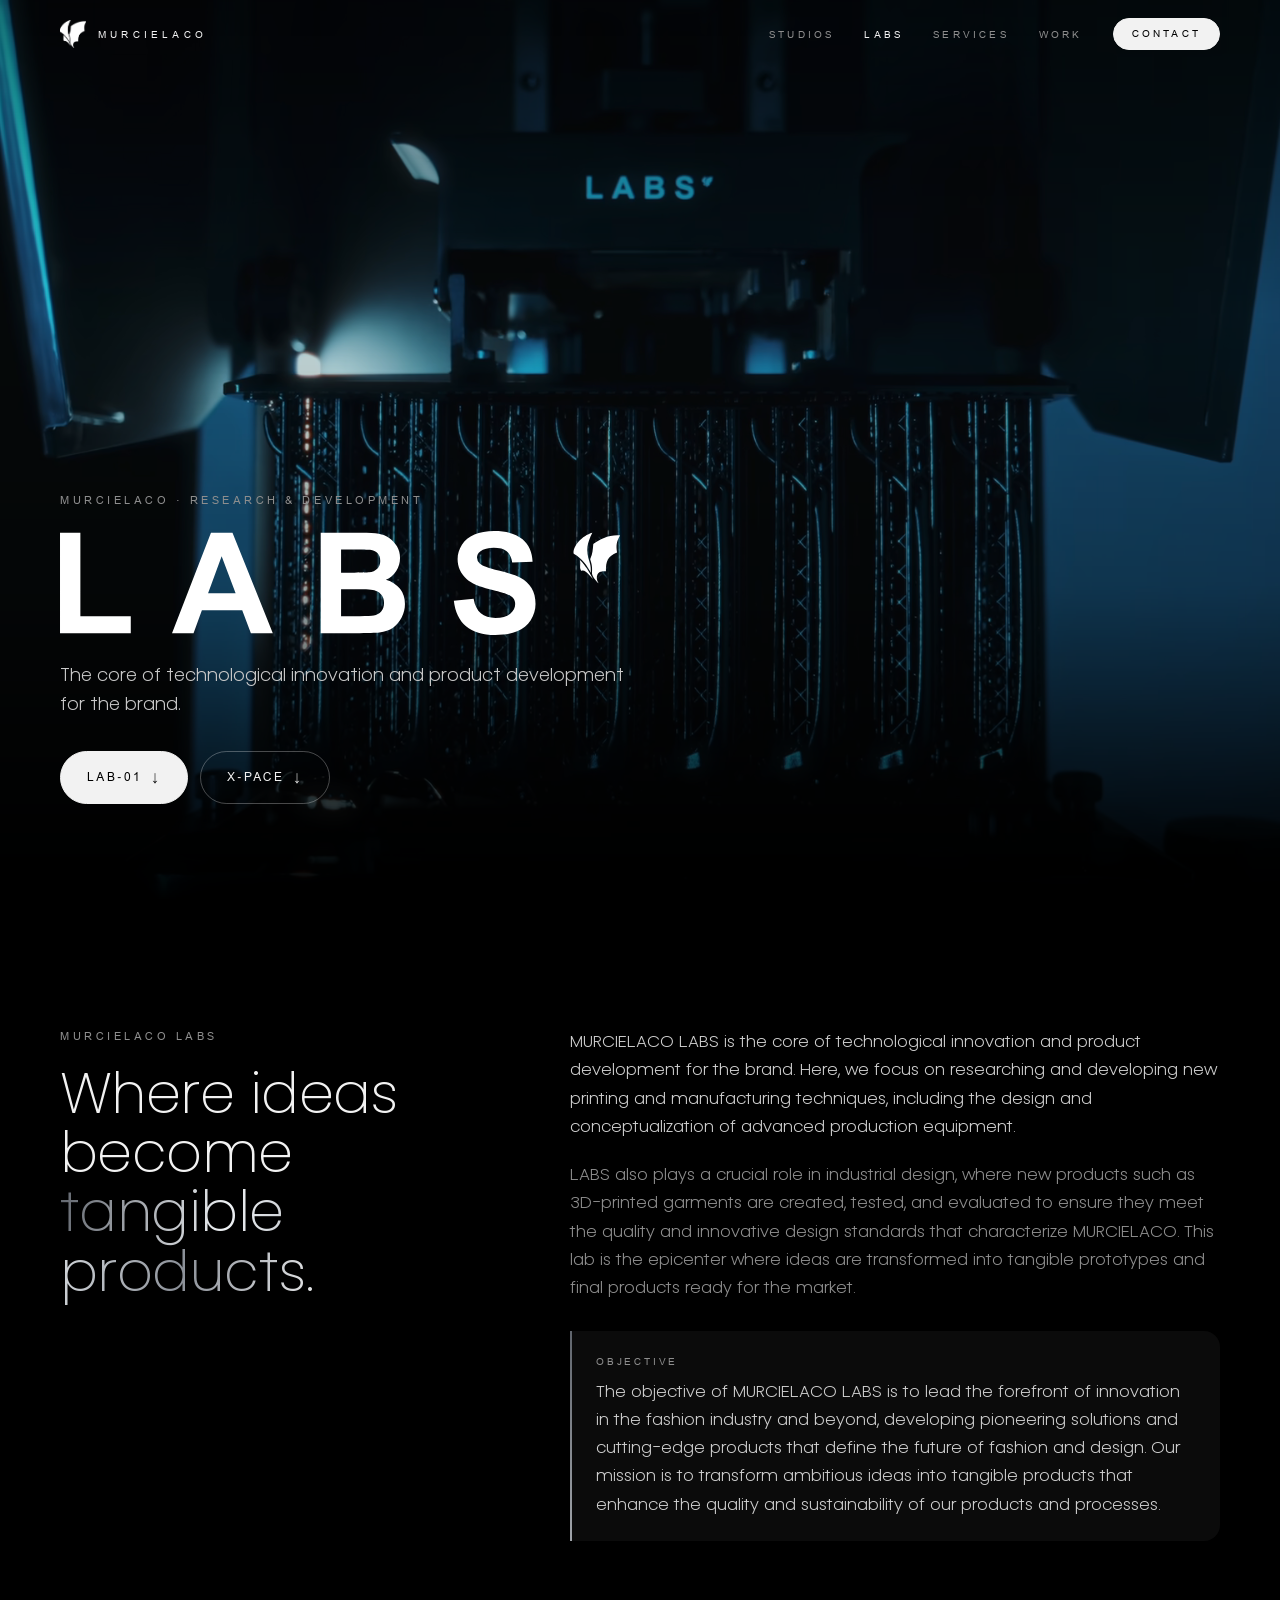
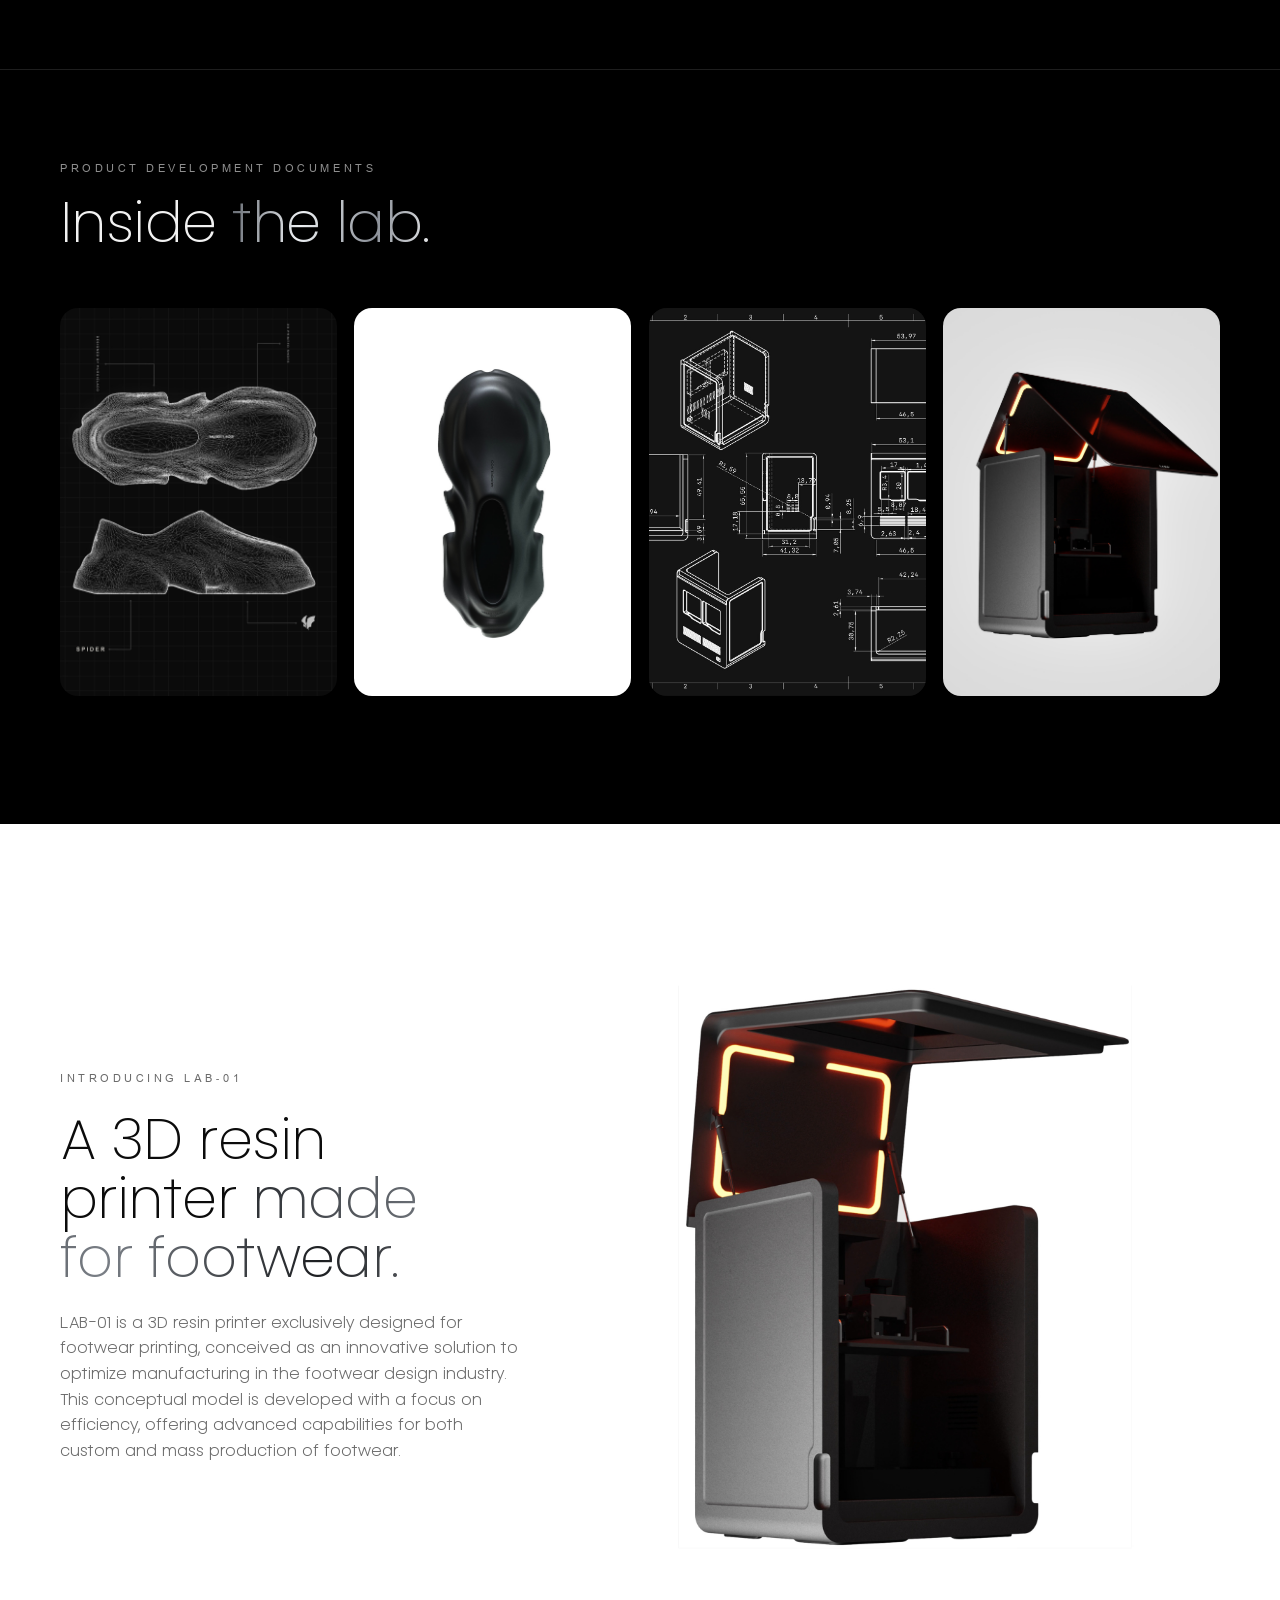
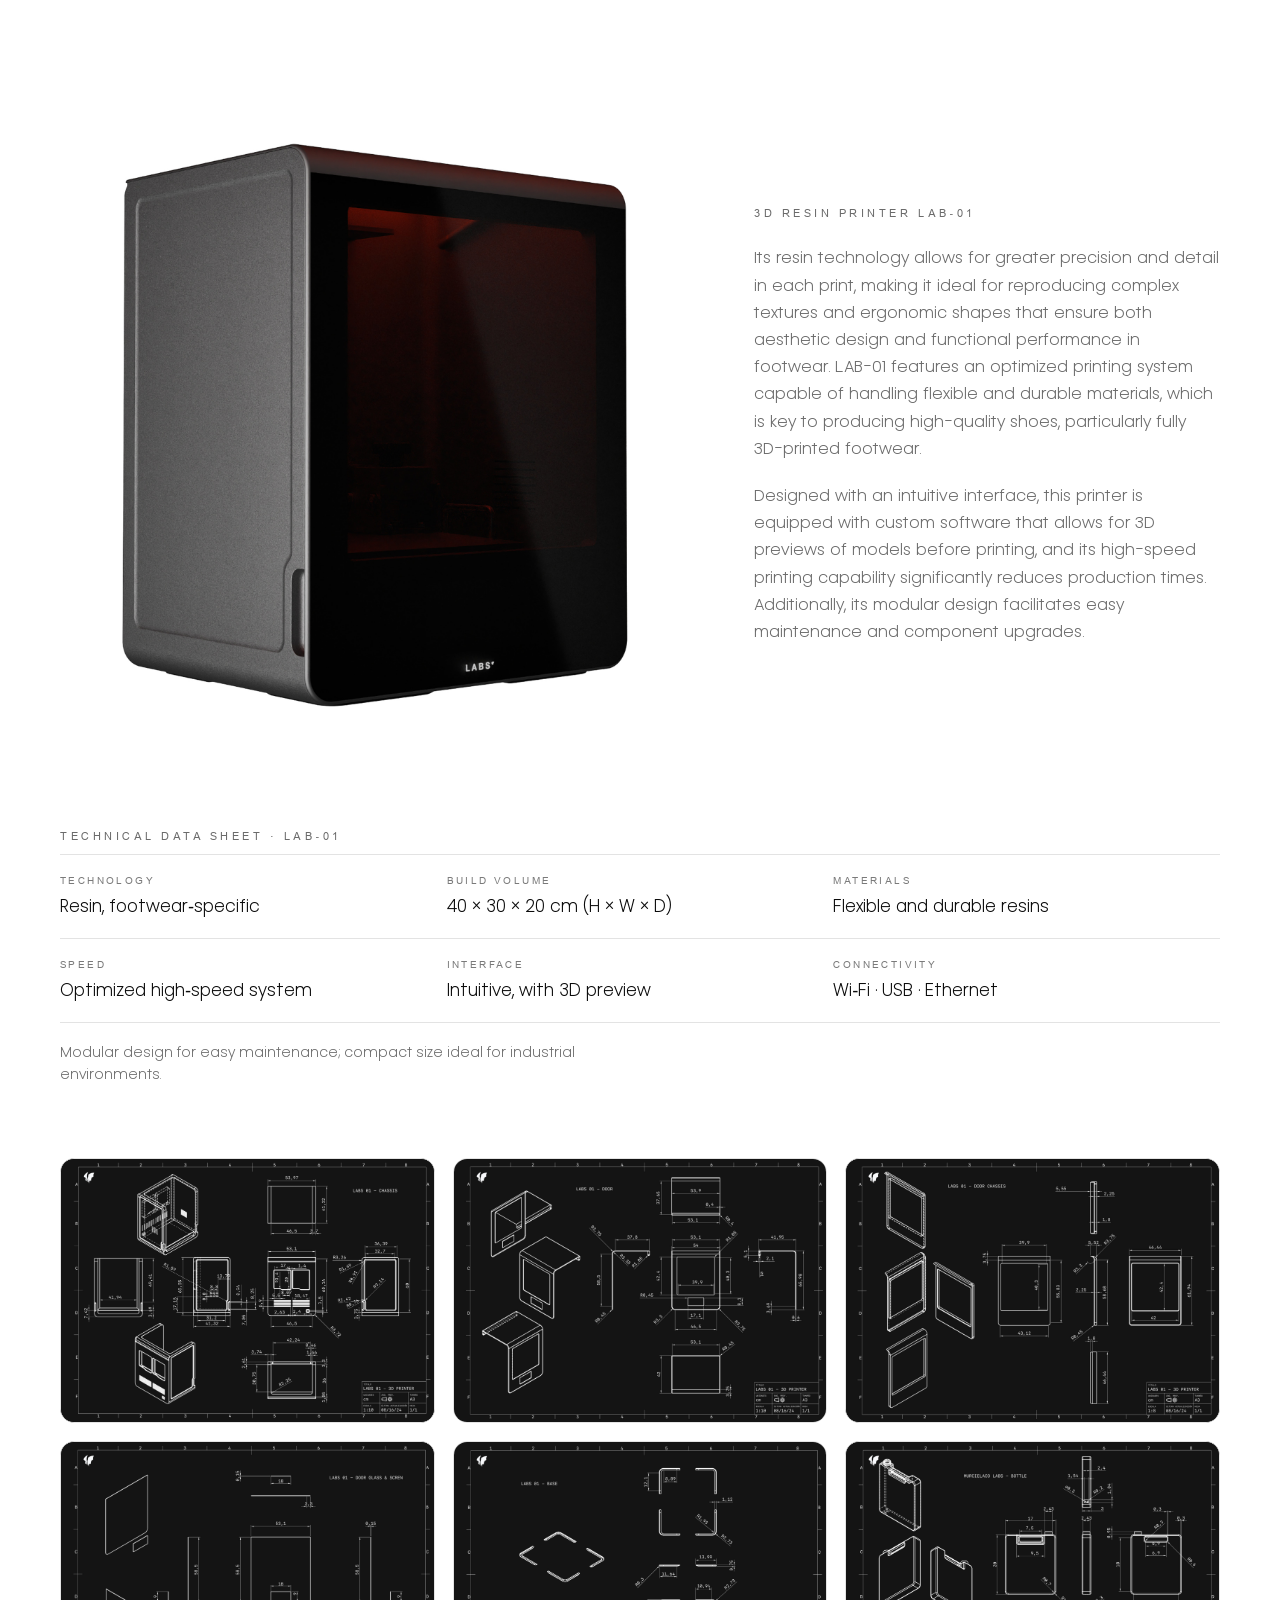
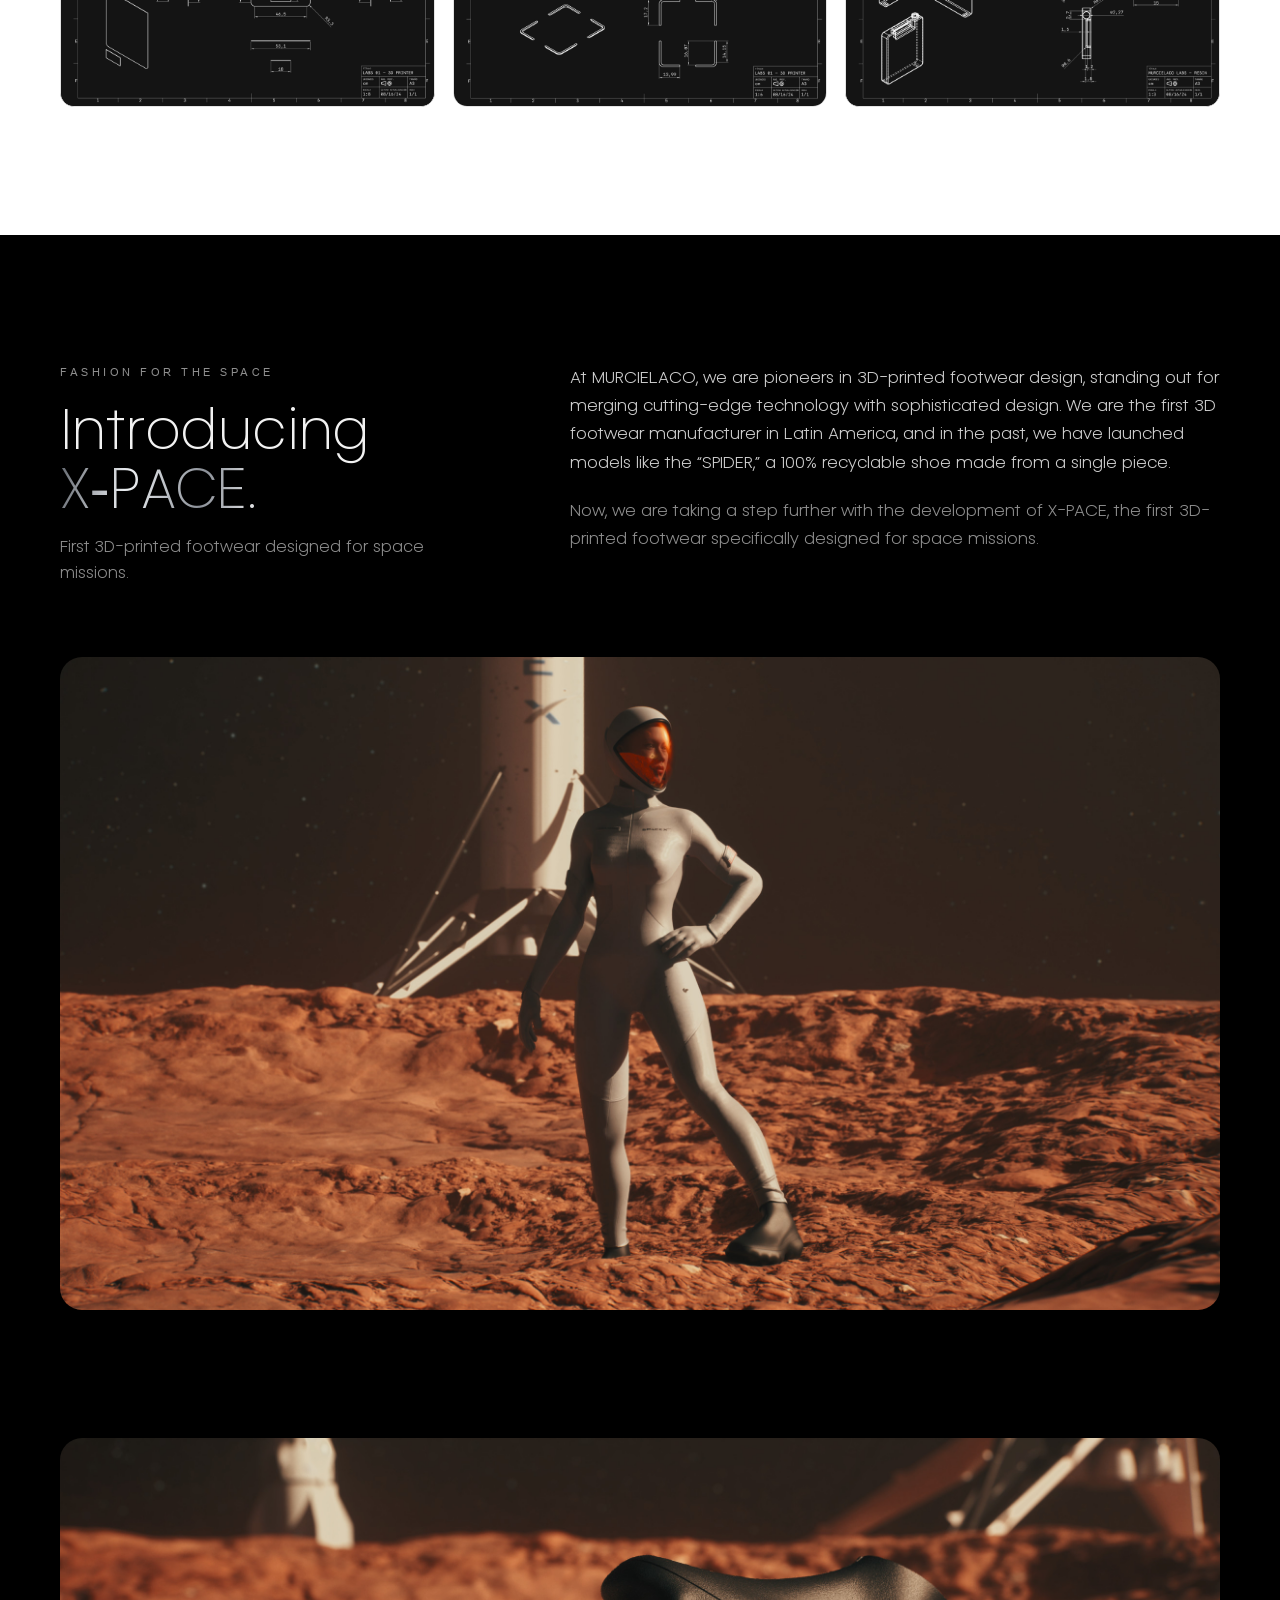
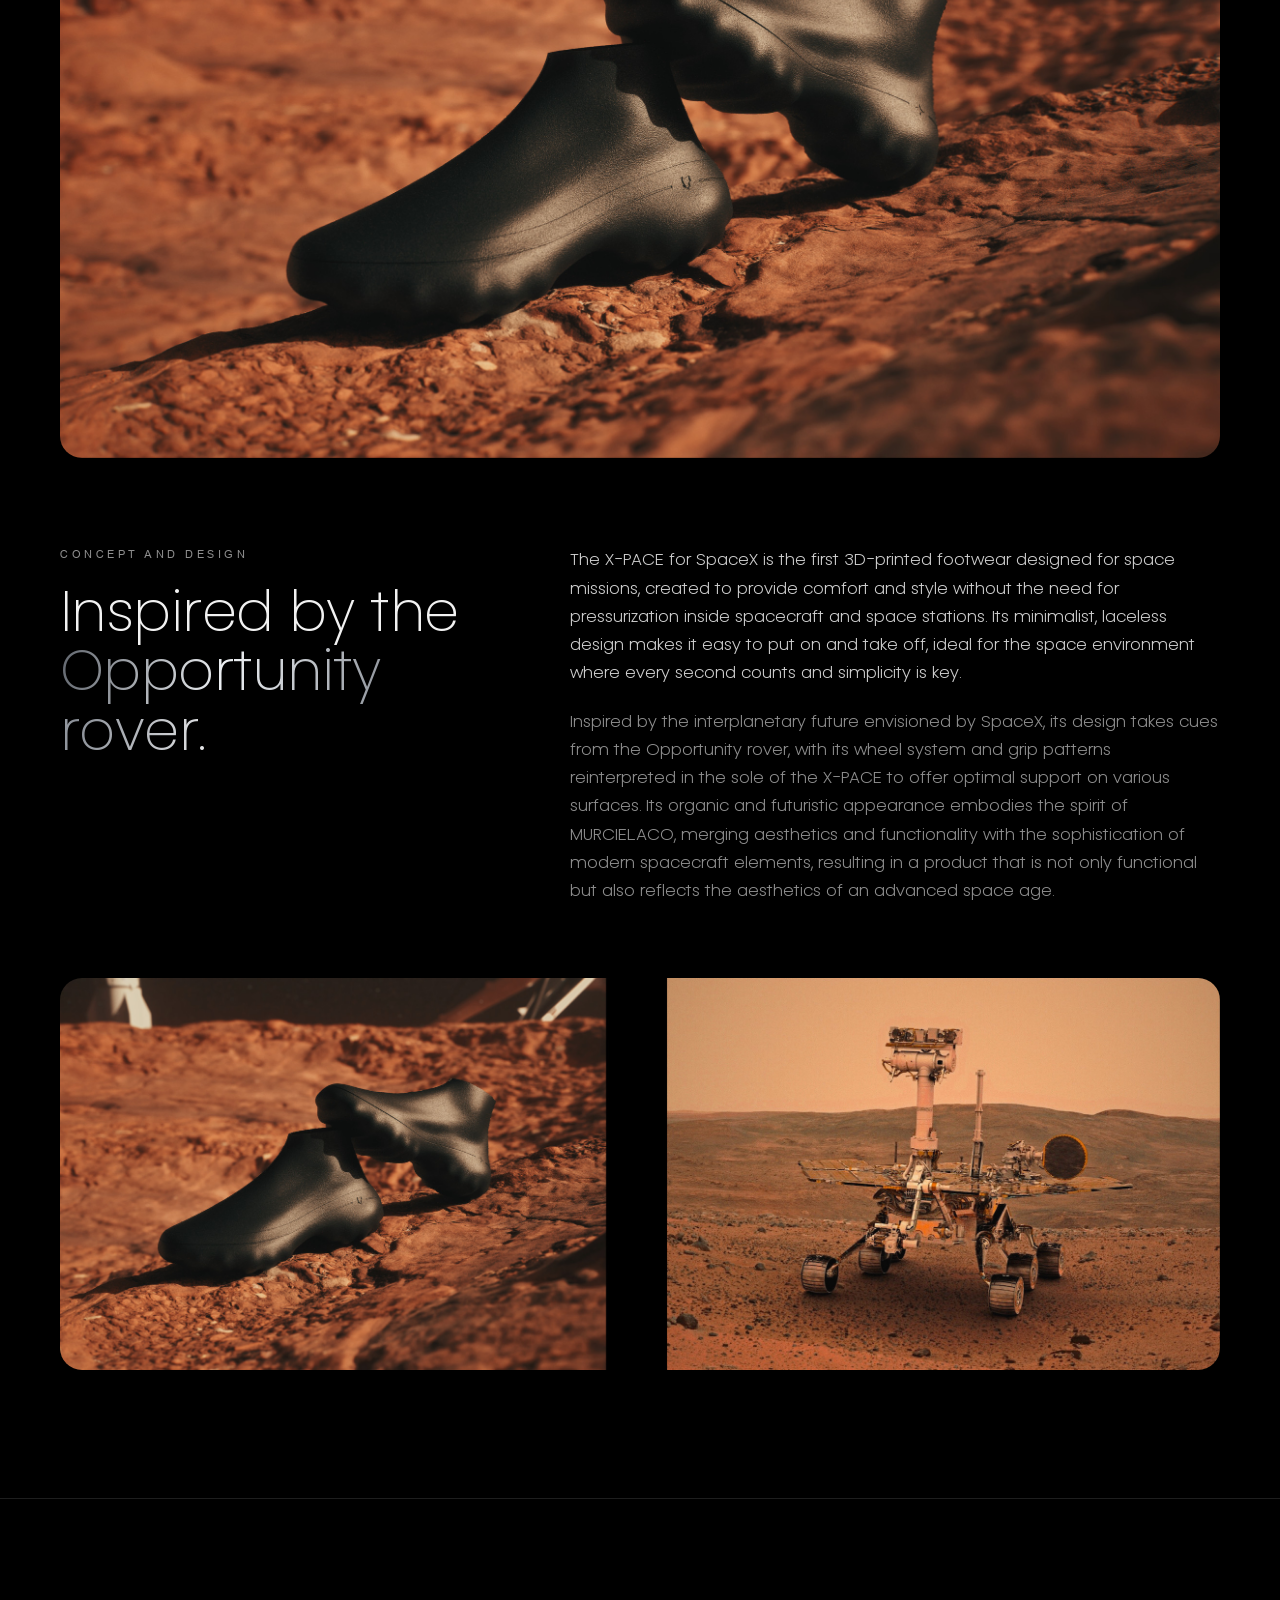
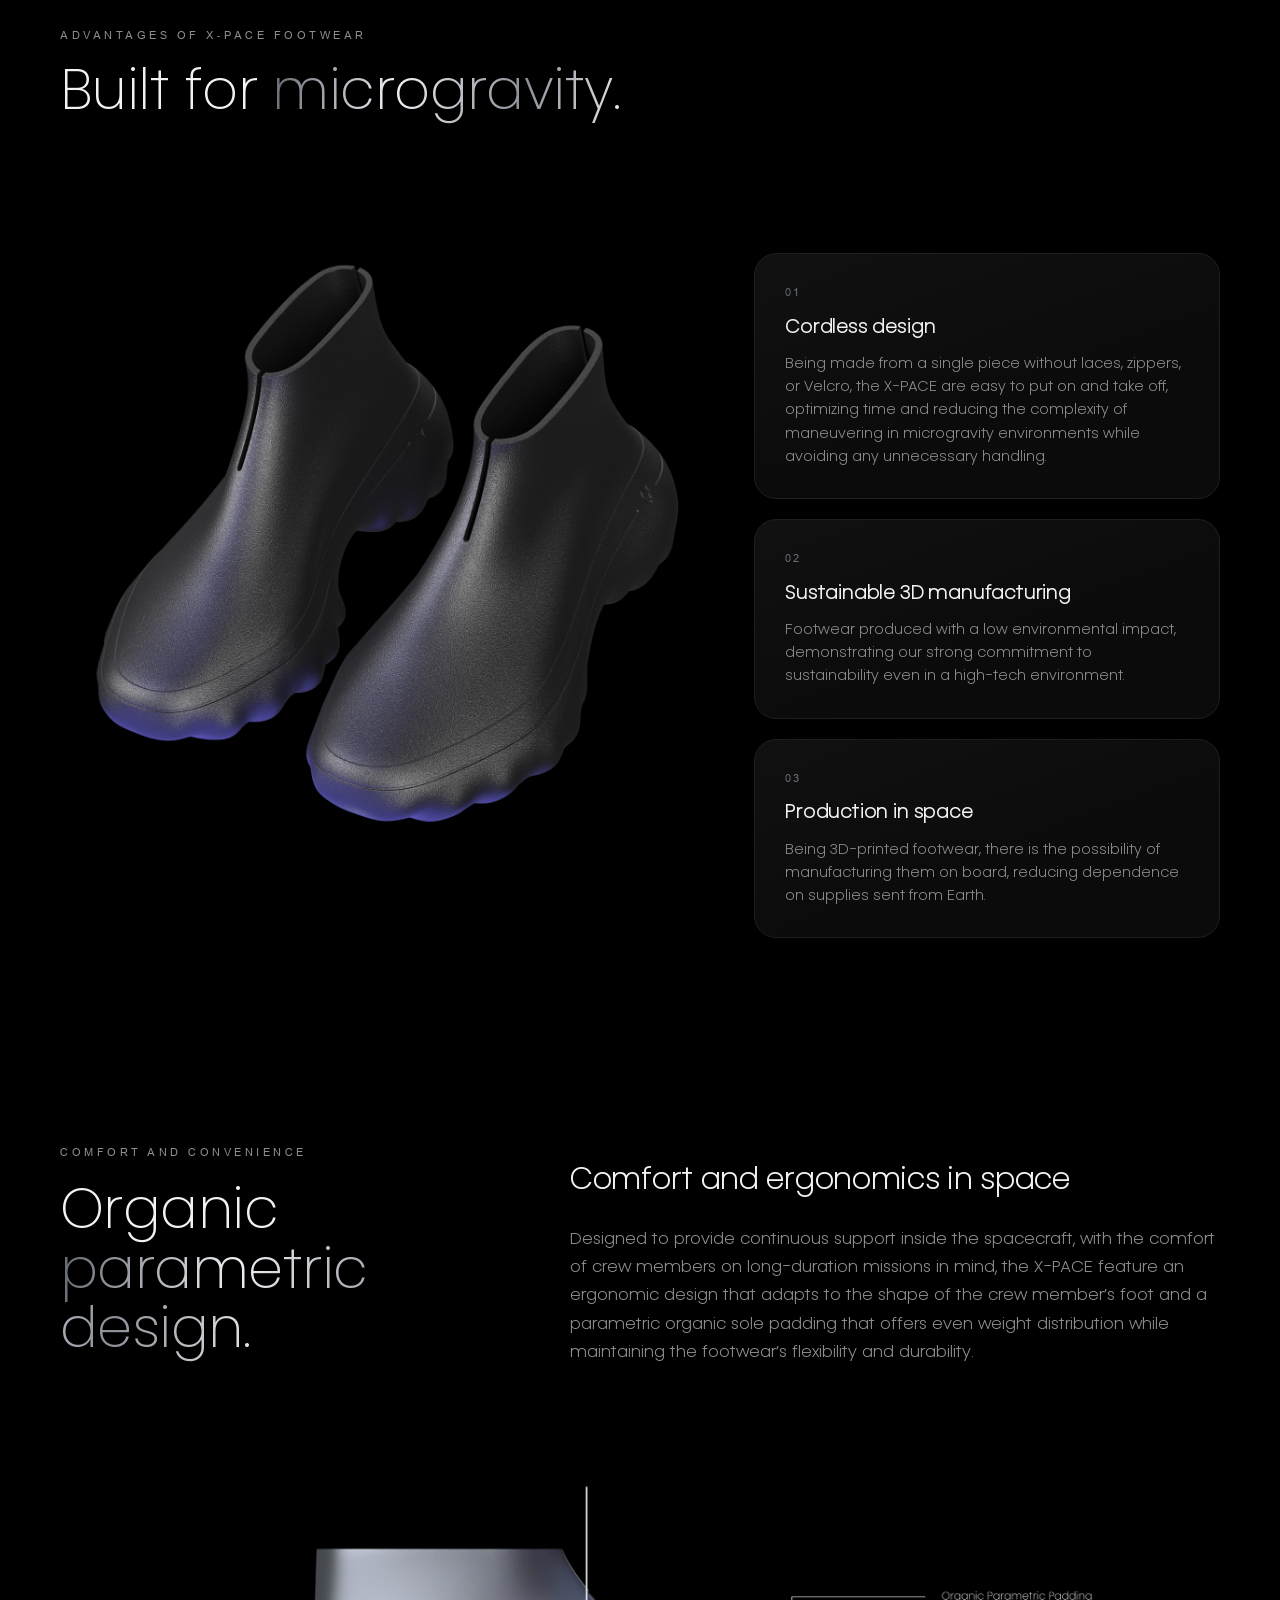
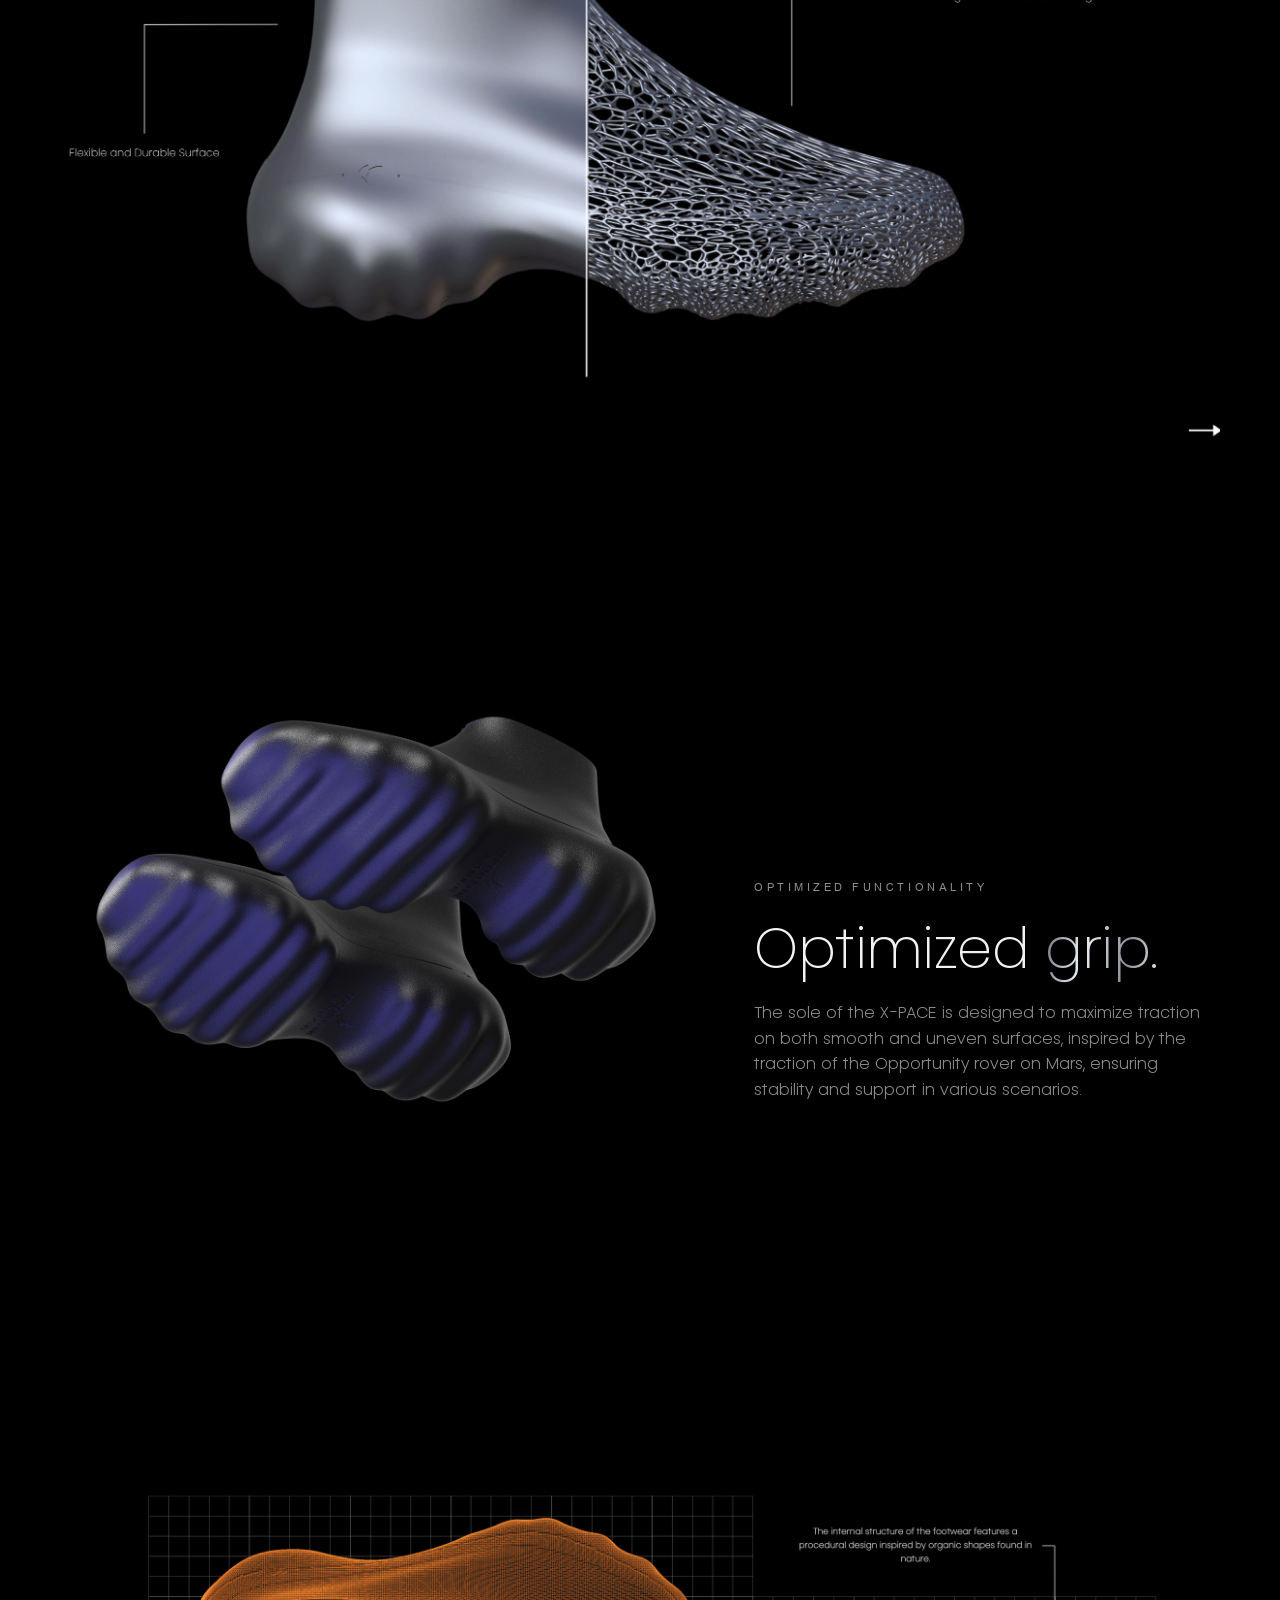
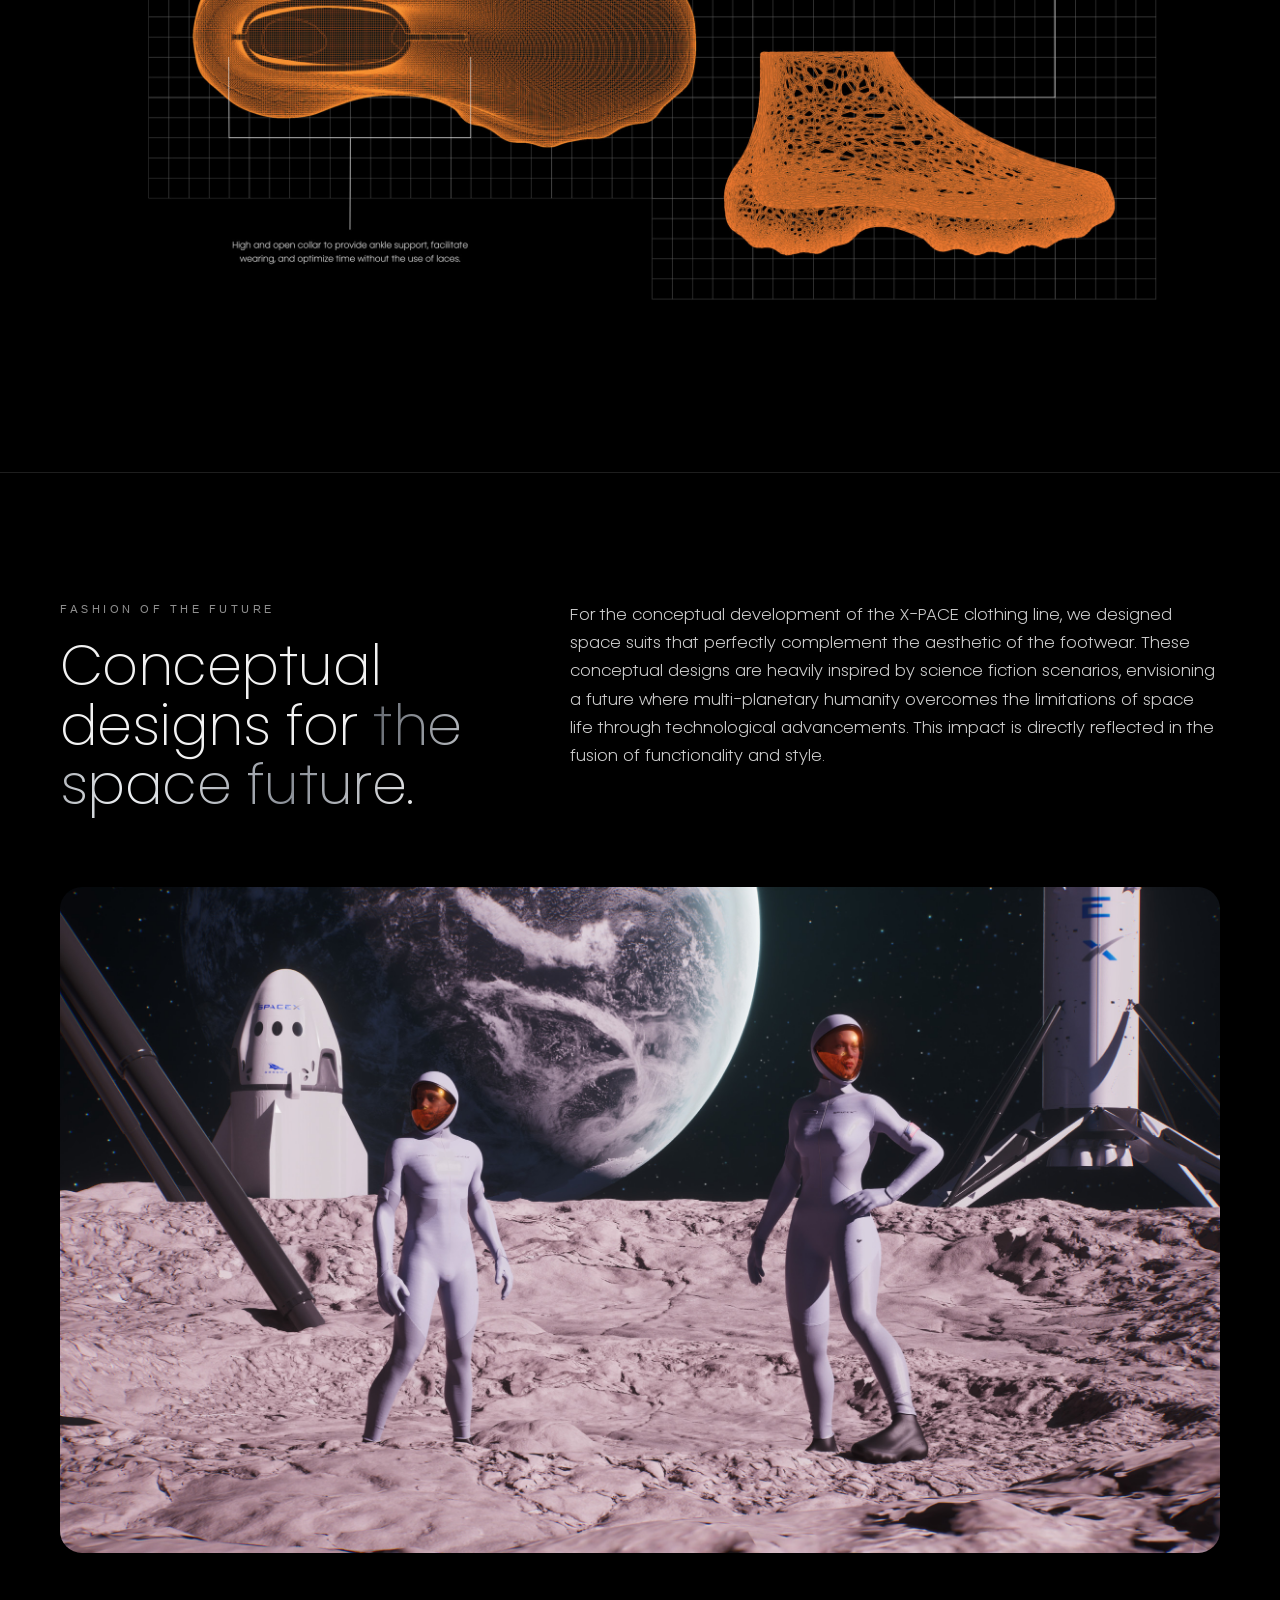
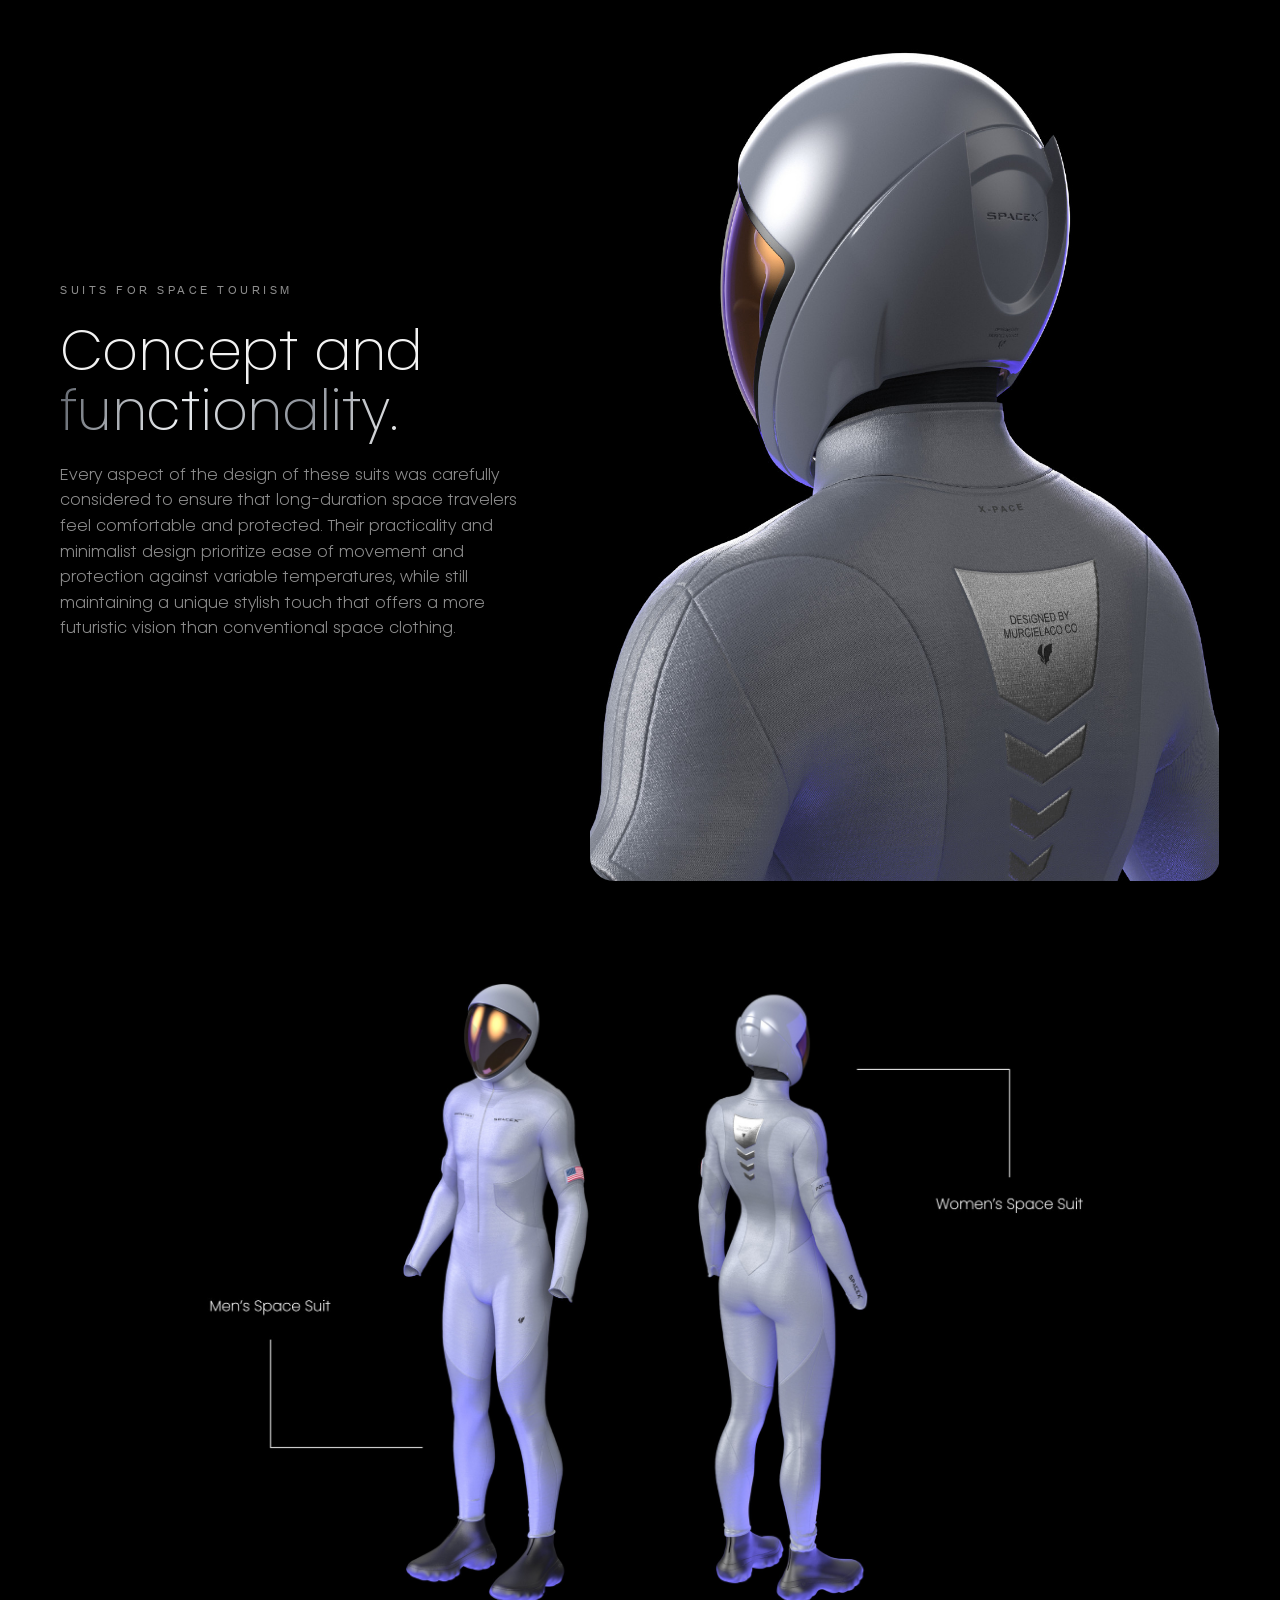
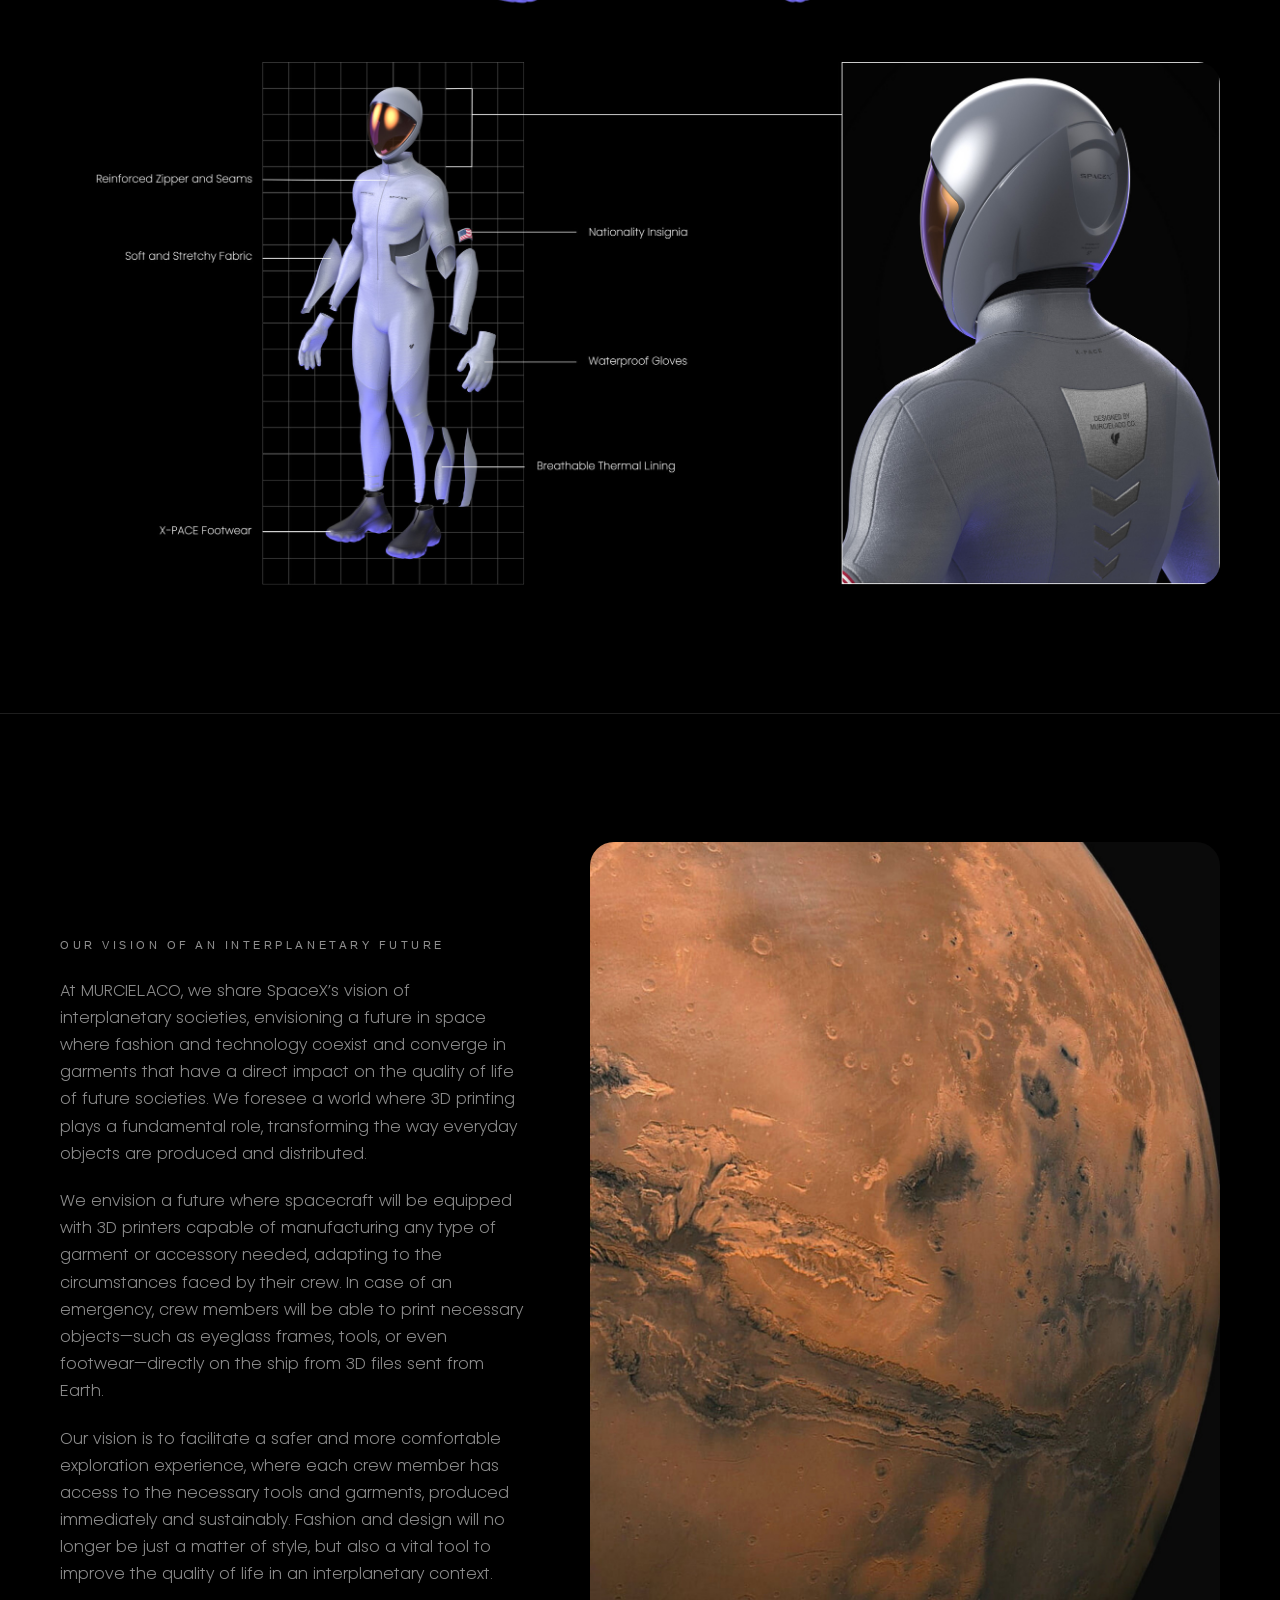
==== labs/index.html @ 5fa409cf "Add files via upload" ====
<!doctype html>
<html lang="en">
<head>
<meta charset="utf-8">
<meta name="viewport" content="width=device-width, initial-scale=1, viewport-fit=cover">
<title>MURCIELACO | LABS</title>
<meta name="description" content="MURCIELACO LABS: research and development of new printing and manufacturing techniques, the LAB-01 resin printer for footwear and X-PACE, the first 3D printed footwear designed for space missions.">
<link rel="icon" href="../assets/logo.png">
<link rel="canonical" href="https://www.murcielaco.com/labs/">
<meta property="og:type" content="website">
<meta property="og:site_name" content="MURCIELACO">
<meta property="og:title" content="MURCIELACO | LABS">
<meta property="og:description" content="LAB-01 resin printer for footwear and X-PACE, the first 3D printed footwear designed for space missions.">
<meta property="og:url" content="https://www.murcielaco.com/labs/">
<meta property="og:image" content="https://www.murcielaco.com/assets/img/og-labs.jpg">
<meta property="og:image:width" content="1200">
<meta property="og:image:height" content="630">
<meta name="twitter:card" content="summary_large_image">
<meta name="twitter:image" content="https://www.murcielaco.com/assets/img/og-labs.jpg">
<link rel="stylesheet" href="../assets/site.css?v=8">
</head>
<body>

<header class="nav">
  <div class="wrap">
    <a class="brand" href="../" aria-label="MURCIELACO home"><img src="../assets/logo.png" alt=""><span>MURCIELACO</span></a>
    <ul>
      <li><a href="../studios/">Studios</a></li>
      <li><a href="./" aria-current="page">Labs</a></li>
      <li><a href="../#services">Services</a></li>
      <li><a href="../#work">Work</a></li>
      <li><a href="#contact" class="btn sm" style="color:var(--void)">Contact</a></li>
    </ul>
    <button class="menu-btn" type="button" aria-label="Open menu" aria-expanded="false" aria-controls="drawer"><i></i></button>
  </div>
</header>
<div class="drawer" id="drawer" hidden>
  <button class="close" type="button" aria-label="Close menu">✕</button>
  <ul>
    <li><a href="../">Home</a></li>
    <li><a href="../studios/">Studios</a></li>
    <li><a href="./">Labs</a></li>
    <li><a href="../#services">Services</a></li>
    <li><a href="#contact">Contact</a></li>
  </ul>
  <p class="mail">contact@murcielaco.com</p>
</div>

<main>
<section class="hero labs-hero">
  <video data-auto autoplay muted loop playsinline preload="auto" poster="../assets/video/labs-poster.jpg">
    <source src="../assets/video/labs-av1.mp4" type='video/mp4; codecs="av01.0.08M.10"'>
    <source src="../assets/video/labs.mp4" type="video/mp4">
  </video>
  <div class="wrap">
    <p class="eyebrow">MURCIELACO · Research &amp; development</p>
    <h1 class="sr-only" style="position:absolute;width:1px;height:1px;overflow:hidden;clip:rect(0 0 0 0)">MURCIELACO LABS</h1>
    <img class="labs-title" src="../assets/labs-logo.svg" alt="LABS">
    <p class="lede">The core of technological innovation and product development for the brand.</p>
    <div class="cta-row"><a class="btn" href="#lab01">LAB‑01 <span aria-hidden="true">↓</span></a><a class="btn ghost" href="#xpace">X‑PACE <span aria-hidden="true">↓</span></a></div>
  </div>
</section>

<section class="block">
  <div class="wrap intro-grid">
    <div class="rv">
      <p class="eyebrow">MURCIELACO LABS</p>
      <h2 style="margin-top:18px">Where ideas become <span class="metal">tangible products.</span></h2>
    </div>
    <div class="prose rv">
      <p>MURCIELACO LABS is the core of technological innovation and product development for the brand. Here, we focus on researching and developing new printing and manufacturing techniques, including the design and conceptualization of advanced production equipment.</p>
      <p class="muted">LABS also plays a crucial role in industrial design, where new products such as 3D-printed garments are created, tested, and evaluated to ensure they meet the quality and innovative design standards that characterize MURCIELACO. This lab is the epicenter where ideas are transformed into tangible prototypes and final products ready for the market.</p>
      <div class="objective"><b>Objective</b>The objective of MURCIELACO LABS is to lead the forefront of innovation in the fashion industry and beyond, developing pioneering solutions and cutting-edge products that define the future of fashion and design. Our mission is to transform ambitious ideas into tangible products that enhance the quality and sustainability of our products and processes.</div>
    </div>
  </div>
</section>

<section class="block rule" style="padding-top:clamp(56px,7vw,96px)">
  <div class="wrap">
    <div class="sec-head rv">
      <p class="eyebrow">Product development documents</p>
      <h2>Inside <span class="metal">the lab.</span></h2>
    </div>
    <div class="strip rv">
      <figure><img src="../assets/img/spider-wireframe.jpg" alt="SPIDER shoe wireframe study" loading="lazy"></figure>
      <figure><img src="../assets/img/lab-shoe-top.jpg" alt="3D printed black shoe seen from above" loading="lazy"></figure>
      <figure><img src="../assets/img/lab01-blueprint.jpg" alt="LAB-01 printer blueprint" loading="lazy" style="object-position:30% 50%"></figure>
      <figure><img src="../assets/img/lab01-white.jpg" alt="LAB-01 printer render on white" loading="lazy"></figure>
    </div>
  </div>
</section>

<section class="block light" id="lab01">
  <div class="wrap">
    <div class="split rev">
      <figure class="media rv" style="aspect-ratio:1"><img style="object-fit:contain" src="../assets/img/lab01-open.jpg" alt="LAB-01 3D resin printer with the lid open" loading="lazy"></figure>
      <div class="text rv">
        <p class="eyebrow">Introducing LAB‑01</p>
        <h2>A 3D resin printer <span class="metal">made for footwear.</span></h2>
        <p>LAB-01 is a 3D resin printer exclusively designed for footwear printing, conceived as an innovative solution to optimize manufacturing in the footwear design industry. This conceptual model is developed with a focus on efficiency, offering advanced capabilities for both custom and mass production of footwear.</p>
      </div>
    </div>
  </div>
</section>

<section class="block light" style="padding-top:0">
  <div class="wrap">
    <div class="split">
      <figure class="media rv" style="aspect-ratio:1"><img style="object-fit:contain" src="../assets/img/lab01-closed.jpg" alt="LAB-01 3D resin printer closed, with the LABS logo" loading="lazy"></figure>
      <div class="text rv">
        <p class="eyebrow">3D Resin Printer LAB‑01</p>
        <div class="prose" style="font-size:16px">
          <p>Its resin technology allows for greater precision and detail in each print, making it ideal for reproducing complex textures and ergonomic shapes that ensure both aesthetic design and functional performance in footwear. LAB-01 features an optimized printing system capable of handling flexible and durable materials, which is key to producing high-quality shoes, particularly fully 3D-printed footwear.</p>
          <p class="muted">Designed with an intuitive interface, this printer is equipped with custom software that allows for 3D previews of models before printing, and its high-speed printing capability significantly reduces production times. Additionally, its modular design facilitates easy maintenance and component upgrades.</p>
        </div>
      </div>
    </div>

    <div class="rv" style="margin-top:clamp(48px,7vw,88px)">
      <p class="eyebrow">Technical data sheet · LAB‑01</p>
      <dl class="specs">
        <div><dt>Technology</dt><dd>Resin, footwear‑specific</dd></div>
        <div><dt>Build volume</dt><dd>40 × 30 × 20 cm (H × W × D)</dd></div>
        <div><dt>Materials</dt><dd>Flexible and durable resins</dd></div>
        <div><dt>Speed</dt><dd>Optimized high‑speed system</dd></div>
        <div><dt>Interface</dt><dd>Intuitive, with 3D preview</dd></div>
        <div><dt>Connectivity</dt><dd>Wi‑Fi · USB · Ethernet</dd></div>
      </dl>
      <p class="lede" style="margin-top:18px;font-size:14px">Modular design for easy maintenance; compact size ideal for industrial environments.</p>
    </div>

    <div class="docs rv" style="margin-top:clamp(40px,6vw,72px)">
      <a href="../assets/img/lab01-doc-1.jpg" target="_blank" rel="noopener"><img src="../assets/img/lab01-doc-1.jpg" alt="LAB-01 technical drawing 1" loading="lazy"></a>
      <a href="../assets/img/lab01-doc-2.jpg" target="_blank" rel="noopener"><img src="../assets/img/lab01-doc-2.jpg" alt="LAB-01 technical drawing 2" loading="lazy"></a>
      <a href="../assets/img/lab01-doc-3.jpg" target="_blank" rel="noopener"><img src="../assets/img/lab01-doc-3.jpg" alt="LAB-01 technical drawing 3" loading="lazy"></a>
      <a href="../assets/img/lab01-doc-4.jpg" target="_blank" rel="noopener"><img src="../assets/img/lab01-doc-4.jpg" alt="LAB-01 technical drawing 4" loading="lazy"></a>
      <a href="../assets/img/lab01-doc-5.jpg" target="_blank" rel="noopener"><img src="../assets/img/lab01-doc-5.jpg" alt="LAB-01 technical drawing 5" loading="lazy"></a>
      <a href="../assets/img/lab01-doc-6.jpg" target="_blank" rel="noopener"><img src="../assets/img/lab01-doc-6.jpg" alt="LAB-01 technical drawing 6" loading="lazy"></a>
    </div>
  </div>
</section>

<section class="block rule" id="xpace">
  <div class="wrap">
    <div class="intro-grid">
      <div class="rv">
        <p class="eyebrow">Fashion for the space</p>
        <h2 style="margin-top:18px">Introducing <span class="metal">X‑PACE.</span></h2>
        <p class="lede" style="margin-top:16px">First 3D-printed footwear designed for space missions.</p>
      </div>
      <div class="prose rv">
        <p>At MURCIELACO, we are pioneers in 3D-printed footwear design, standing out for merging cutting-edge technology with sophisticated design. We are the first 3D footwear manufacturer in Latin America, and in the past, we have launched models like the “SPIDER,” a 100% recyclable shoe made from a single piece.</p>
        <p class="muted">Now, we are taking a step further with the development of X-PACE, the first 3D-printed footwear specifically designed for space missions.</p>
      </div>
    </div>
    <figure class="wide rv" style="margin-top:clamp(40px,6vw,72px);aspect-ratio:16/9"><img src="../assets/img/xpace-mars-walk.jpg" alt="Astronaut wearing X-PACE footwear on Mars" loading="lazy"></figure>
  </div>
</section>

<section class="block" style="padding-top:0">
  <div class="wrap">
    <figure class="wide rv" style="aspect-ratio:1.87"><img src="../assets/img/xpace-mars-pair.jpg" alt="Pair of X-PACE shoes on Martian soil" loading="lazy"></figure>
    <div class="intro-grid" style="margin-top:clamp(48px,7vw,88px)">
      <div class="rv"><p class="eyebrow">Concept and design</p><h2 style="margin-top:18px">Inspired by the <span class="metal">Opportunity rover.</span></h2></div>
      <div class="prose rv">
        <p>The X-PACE for SpaceX is the first 3D-printed footwear designed for space missions, created to provide comfort and style without the need for pressurization inside spacecraft and space stations. Its minimalist, laceless design makes it easy to put on and take off, ideal for the space environment where every second counts and simplicity is key.</p>
        <p class="muted">Inspired by the interplanetary future envisioned by SpaceX, its design takes cues from the Opportunity rover, with its wheel system and grip patterns reinterpreted in the sole of the X-PACE to offer optimal support on various surfaces. Its organic and futuristic appearance embodies the spirit of MURCIELACO, merging aesthetics and functionality with the sophistication of modern spacecraft elements, resulting in a product that is not only functional but also reflects the aesthetics of an advanced space age.</p>
      </div>
    </div>
    <figure class="wide rv" style="margin-top:clamp(40px,6vw,72px);aspect-ratio:2.96"><img src="../assets/img/xpace-rover.jpg" alt="X-PACE shoe beside the Opportunity rover reference" loading="lazy"></figure>
  </div>
</section>

<section class="block rule">
  <div class="wrap">
    <div class="sec-head rv"><p class="eyebrow">Advantages of X‑PACE footwear</p><h2>Built for <span class="metal">microgravity.</span></h2></div>
    <div class="split">
      <figure class="media rv" style="aspect-ratio:3/4"><img src="../assets/img/xpace-pair-studio.jpg" alt="Pair of X-PACE shoes in the studio" loading="lazy"></figure>
      <div class="adv rv" style="grid-template-columns:minmax(0,1fr)">
        <article><span class="n metal">01</span><h3>Cordless design</h3><p>Being made from a single piece without laces, zippers, or Velcro, the X-PACE are easy to put on and take off, optimizing time and reducing the complexity of maneuvering in microgravity environments while avoiding any unnecessary handling.</p></article>
        <article><span class="n metal">02</span><h3>Sustainable 3D manufacturing</h3><p>Footwear produced with a low environmental impact, demonstrating our strong commitment to sustainability even in a high-tech environment.</p></article>
        <article><span class="n metal">03</span><h3>Production in space</h3><p>Being 3D-printed footwear, there is the possibility of manufacturing them on board, reducing dependence on supplies sent from Earth.</p></article>
      </div>
    </div>
  </div>
</section>

<section class="block" style="padding-top:0">
  <div class="wrap">
    <div class="intro-grid">
      <div class="rv"><p class="eyebrow">Comfort and convenience</p><h2 style="margin-top:18px">Organic <span class="metal">parametric design.</span></h2></div>
      <div class="prose rv">
        <h3>Comfort and ergonomics in space</h3>
        <p class="muted">Designed to provide continuous support inside the spacecraft, with the comfort of crew members on long-duration missions in mind, the X-PACE feature an ergonomic design that adapts to the shape of the crew member’s foot and a parametric organic sole padding that offers even weight distribution while maintaining the footwear’s flexibility and durability.</p>
      </div>
    </div>
    <figure class="wide rv" style="margin-top:clamp(40px,6vw,72px);aspect-ratio:1.8"><img src="../assets/img/xpace-parametric.jpg" alt="X-PACE parametric lattice structure" loading="lazy"></figure>
    <div class="split" style="margin-top:clamp(48px,7vw,88px)">
      <figure class="media rv" style="aspect-ratio:3/4"><img src="../assets/img/xpace-sole-blue.jpg" alt="X-PACE sole traction pattern" loading="lazy"></figure>
      <div class="text rv"><p class="eyebrow">Optimized functionality</p><h2>Optimized <span class="metal">grip.</span></h2><p>The sole of the X-PACE is designed to maximize traction on both smooth and uneven surfaces, inspired by the traction of the Opportunity rover on Mars, ensuring stability and support in various scenarios.</p></div>
    </div>
    <figure class="wide rv" style="margin-top:clamp(40px,6vw,72px);aspect-ratio:2.516"><img src="../assets/img/xpace-sole-grid.jpg" alt="X-PACE sole and collar design sheet" loading="lazy"></figure>
  </div>
</section>

<section class="block rule">
  <div class="wrap">
    <div class="intro-grid">
      <div class="rv"><p class="eyebrow">Fashion of the future</p><h2 style="margin-top:18px">Conceptual designs for <span class="metal">the space future.</span></h2></div>
      <div class="prose rv"><p>For the conceptual development of the X-PACE clothing line, we designed space suits that perfectly complement the aesthetic of the footwear. These conceptual designs are heavily inspired by science fiction scenarios, envisioning a future where multi-planetary humanity overcomes the limitations of space life through technological advancements. This impact is directly reflected in the fusion of functionality and style.</p></div>
    </div>
    <figure class="wide rv" style="margin-top:clamp(40px,6vw,72px);aspect-ratio:1.74"><img src="../assets/img/suits-moon.jpg" alt="Two travelers in X-PACE space suits on the Moon" loading="lazy"></figure>
    <div class="split rev" style="margin-top:clamp(48px,7vw,88px)">
      <figure class="media rv" style="aspect-ratio:3/4"><img src="../assets/img/suit-helmet.jpg" alt="Space suit helmet and back detail" loading="lazy"></figure>
      <div class="text rv"><p class="eyebrow">Suits for space tourism</p><h2>Concept and <span class="metal">functionality.</span></h2><p>Every aspect of the design of these suits was carefully considered to ensure that long-duration space travelers feel comfortable and protected. Their practicality and minimalist design prioritize ease of movement and protection against variable temperatures, while still maintaining a unique stylish touch that offers a more futuristic vision than conventional space clothing.</p></div>
    </div>
    <figure class="wide rv" style="margin-top:clamp(40px,6vw,72px);aspect-ratio:1.68"><img src="../assets/img/suits-front-back.jpg" alt="Men's and women's space suits, front and back" loading="lazy"></figure>
    <figure class="wide rv" style="margin-top:clamp(10px,1.4vw,18px);aspect-ratio:2.216"><img src="../assets/img/suits-specs.jpg" alt="Space suit specification sheet" loading="lazy"></figure>
  </div>
</section>

<section class="block rule">
  <div class="wrap">
    <div class="split rev">
      <figure class="media rv" style="aspect-ratio:3/4"><img src="../assets/img/mars.jpg" alt="Mars" loading="lazy"></figure>
      <div class="text rv">
        <p class="eyebrow">Our vision of an interplanetary future</p>
        <div class="prose" style="font-size:16px">
          <p>At MURCIELACO, we share SpaceX’s vision of interplanetary societies, envisioning a future in space where fashion and technology coexist and converge in garments that have a direct impact on the quality of life of future societies. We foresee a world where 3D printing plays a fundamental role, transforming the way everyday objects are produced and distributed.</p>
          <p class="muted">We envision a future where spacecraft will be equipped with 3D printers capable of manufacturing any type of garment or accessory needed, adapting to the circumstances faced by their crew. In case of an emergency, crew members will be able to print necessary objects—such as eyeglass frames, tools, or even footwear—directly on the ship from 3D files sent from Earth.</p>
          <p class="muted">Our vision is to facilitate a safer and more comfortable exploration experience, where each crew member has access to the necessary tools and garments, produced immediately and sustainably. Fashion and design will no longer be just a matter of style, but also a vital tool to improve the quality of life in an interplanetary context.</p>
        </div>
      </div>
    </div>
  </div>
</section>

<section class="block" style="padding-top:0">
  <div class="wrap">
    <figure class="wide rv" style="aspect-ratio:1.74"><img src="../assets/img/suits-moon-2.jpg" alt="Space travelers on the lunar surface" loading="lazy"></figure>
    <div class="intro-grid" style="margin-top:clamp(48px,7vw,88px)">
      <div class="rv"><p class="eyebrow">A step towards the future</p><h2 style="margin-top:18px">The first contact is <span class="metal">through the feet.</span></h2></div>
      <div class="prose rv">
        <p>Interestingly, humanity’s first contact with the surface of another planet is through the feet. When Neil Armstrong descended from the lunar module and stepped onto the Moon’s surface, his feet were not only touching unknown ground but also the future.</p>
        <p class="muted">The feet are the first physical connection that humans have when exploring a new world. Each step represents a historic moment and an act of conquest, a declaration of our presence on that unfamiliar terrain. The footwear that astronauts wear holds unparalleled symbolic and practical significance: an essential tool for mobility and safety, and an extension of our desire to explore, adapt, and thrive in environments so foreign to those on Earth.</p>
        <p class="muted">The first contact with the surface of Mars could be marked by footwear that not only protects and facilitates exploration but also reflects human vision and creativity — a work of art and technology that tells the story of how we arrived at that moment. This idea is precisely what inspires the design of MURCIELACO. X-PACE aims to be more than just footwear; it seeks to be a symbol of the human spirit in exploring new horizons.</p>
      </div>
    </div>
  </div>
</section>

<section class="quote rule">
  <div class="wrap">
    <figure class="rv" style="margin:0 auto 40px;width:min(320px,70%)"><img src="../assets/img/mars-2.jpg" alt="" loading="lazy" style="border-radius:50%;aspect-ratio:1;object-fit:cover"></figure>
    <blockquote class="rv">“Setting the pace for the future in <span class="metal">space.</span>”</blockquote>
    <p class="eyebrow rv">X‑PACE · MURCIELACO LABS</p>
  </div>
</section>

<section class="block rule" id="contact">
  <div class="wrap contact-grid">
    <div class="rv">
      <p class="eyebrow">Contact us</p>
      <h2 style="margin-top:18px">Build with <span class="metal">LABS.</span></h2>
      <a class="mail-big" href="mailto:contact@murcielaco.com">contact@murcielaco.com</a>
      <div class="socials">
        <a href="https://www.instagram.com/murcielaco" target="_blank" rel="noopener">Instagram @murcielaco</a>
        <a href="https://www.tiktok.com/@murcielaco" target="_blank" rel="noopener">TikTok</a>
        <a href="https://www.youtube.com/@murcielacostudios" target="_blank" rel="noopener">YouTube</a>
        <a href="https://x.com/murcielaco" target="_blank" rel="noopener">X</a>
      </div>
    </div>
    <form class="contact rv" id="contactForm">
      <div class="field"><label for="first">First name</label><input id="first" name="first" autocomplete="given-name" required></div>
      <div class="field"><label for="last">Last name</label><input id="last" name="last" autocomplete="family-name"></div>
      <div class="field full"><label for="email">Email</label><input id="email" name="email" type="email" autocomplete="email" required></div>
      <div class="field full"><label for="message">Message</label><textarea id="message" name="message" required></textarea></div>
      <button class="btn" type="submit">Send <span aria-hidden="true">→</span></button>
      <p class="form-note">Sending opens your email app with the message ready to go to contact@murcielaco.com.</p>
    </form>
  </div>
</section>
</main>

<footer>
  <div class="wrap">
    <div class="top">
      <a class="brand" href="../"><img src="../assets/logo.png" alt=""><span>MURCIELACO</span></a>
      <ul>
        <li><a href="../">Home</a></li>
        <li><a href="../studios/">Studios</a></li>
        <li><a href="./">Labs</a></li>
        <li><a href="#contact">Contact</a></li>
      </ul>
    </div>
    <p class="fine">© 2026 MURCIELACO · LAB‑01 and X‑PACE are conceptual products developed by MURCIELACO LABS. X‑PACE is a concept design and is not affiliated with, sponsored or endorsed by SpaceX; all third‑party names and trademarks belong to their respective owners.</p>
  </div>
</footer>

<script src="../assets/site.js?v=7" defer></script>
</body>
</html>
---- assets/site.css ----
@font-face{font-family:"Metal Bat";src:url("../fonts/metal-bat-thin.woff2") format("woff2");font-weight:200;font-display:swap}
@font-face{font-family:"Metal Bat";src:url("../fonts/metal-bat-light.woff2") format("woff2");font-weight:300;font-display:swap}
@font-face{font-family:"Metal Bat";src:url("../fonts/metal-bat-regular.woff2") format("woff2");font-weight:400;font-display:swap}
@font-face{font-family:"Metal Bat";src:url("../fonts/metal-bat-bold.woff2") format("woff2");font-weight:700;font-display:swap}
@font-face{font-family:"Murcielaco Type";src:url("../fonts/murcielaco-type-regular.woff2") format("woff2");font-weight:400;font-display:swap}
@font-face{font-family:"Murcielaco Type";src:url("../fonts/murcielaco-type-black.woff2") format("woff2");font-weight:900;font-display:swap}

/* Pure black stage, bone text, one liquid-chrome accent — same system as studios.murcielaco.com */
:root{
  --void:#000;--hall:#0b0b0b;--line:#1e1e1e;--mist:#8e8e8e;--bone:#f2f2f2;--signal:#dfe3e8;
  --chrome:linear-gradient(100deg,#5f646c 0%,#eef1f4 12%,#8b9098 24%,#fff 36%,#6e737b 48%,#d9dde2 60%,#7d828a 72%,#f6f8fa 84%,#5f646c 100%);
  --display:"Metal Bat","Poppins",system-ui,sans-serif;
  --util:"Murcielaco Type","Helvetica Neue",Arial,sans-serif;
  --wrap:1240px;color-scheme:dark;
}
*{box-sizing:border-box}
[hidden]{display:none!important}
html{scroll-behavior:smooth;background:var(--void)}
body{margin:0;background:var(--void);color:var(--bone);font-family:var(--display);font-weight:300;font-size:16px;line-height:1.6;-webkit-font-smoothing:antialiased;overflow-x:hidden}
img,video{max-width:100%;display:block}
a{color:inherit}
button,input,textarea{font:inherit;color:inherit}
:focus-visible{outline:2px solid var(--signal);outline-offset:3px;border-radius:2px}
.wrap{max-width:var(--wrap);margin-inline:auto;padding-inline:clamp(16px,4vw,40px)}
.eyebrow{font-family:var(--util);font-size:11px;letter-spacing:.32em;text-transform:uppercase;color:var(--mist);margin:0}
h1,h2,h3{font-family:var(--display);font-weight:200;letter-spacing:-.01em;text-wrap:balance;margin:0}
h2{font-size:clamp(30px,4.4vw,56px);line-height:1.06}
p{margin:0}
.lede{color:var(--mist);max-width:60ch}
.metal{background:var(--chrome);background-size:300% 100%;-webkit-background-clip:text;background-clip:text;color:transparent;-webkit-text-fill-color:transparent;animation:flow 7s linear infinite}
.metal{padding-right:.14em;margin-right:-.14em}
@keyframes flow{to{background-position:-300% 0}}
section.block{padding-block:clamp(72px,10vw,140px)}
.rule{border-top:1px solid var(--line)}

/* nav */
.nav{position:fixed;inset:0 0 auto;z-index:30;transition:background .3s,border-color .3s;border-bottom:1px solid transparent;padding-top:env(safe-area-inset-top,0px)}
.nav.solid{background:rgba(0,0,0,.82);backdrop-filter:blur(14px);-webkit-backdrop-filter:blur(14px);border-color:var(--line)}
.nav .wrap{display:flex;align-items:center;gap:24px;height:68px}
.brand{display:flex;align-items:center;gap:12px;text-decoration:none}
.brand img{width:26px;height:auto}
.brand span,.nav ul a{font-family:var(--util);font-size:10px;line-height:1;display:block;padding-top:.12em}
.brand span{letter-spacing:.42em}
.nav ul{display:flex;align-items:center;gap:30px;list-style:none;margin:0 0 0 auto;padding:0}
.nav ul a{letter-spacing:.32em;text-transform:uppercase;text-decoration:none;color:var(--mist);transition:color .2s}
.nav ul a:hover,.nav ul a[aria-current]{color:var(--bone)}
.nav ul a sup{font-size:8px;margin-left:2px}
.menu-btn{display:none;margin-left:auto;width:44px;height:44px;margin-right:-14px;border:0;background:none;padding:0;cursor:pointer;place-items:center}
.menu-btn i{display:block;width:16px;height:1px;background:var(--bone);box-shadow:0 5px 0 var(--bone),0 -5px 0 var(--bone)}
.drawer{position:fixed;inset:0;z-index:40;background:rgba(0,0,0,.96);backdrop-filter:blur(10px);display:grid;align-content:center;padding:32px}
.drawer ul{list-style:none;margin:0;padding:0;display:grid;gap:8px}
.drawer ul a{text-transform:uppercase;letter-spacing:.04em}
.drawer a{font-family:var(--display);font-weight:200;font-size:clamp(34px,10vw,56px);text-decoration:none;line-height:1.15}
.drawer .close{position:absolute;top:calc(env(safe-area-inset-top,0px) + 12px);right:16px;width:44px;height:44px;border:0;background:none;padding:0;color:transparent;font-size:0;cursor:pointer}
.drawer .close::before,.drawer .close::after{content:"";position:absolute;left:50%;top:50%;width:15px;height:1px;background:var(--bone);transform:translate(-50%,-50%) rotate(45deg)}
.drawer .close::after{transform:translate(-50%,-50%) rotate(-45deg)}
.drawer .mail{margin-top:36px;font-family:var(--util);font-size:12px;letter-spacing:.2em;color:var(--mist)}

.btn{display:inline-flex;align-items:center;justify-content:center;gap:10px;font-family:var(--util);font-size:12px;letter-spacing:.2em;text-transform:uppercase;text-decoration:none;padding:16px 26px;border-radius:999px;border:1px solid var(--bone);background:var(--bone);color:var(--void);transition:transform .2s,background .2s,color .2s,border-color .2s;white-space:nowrap;cursor:pointer}
.btn:hover{transform:translateY(-1px);background:var(--chrome);background-size:300% 100%;animation:flow 4s linear infinite;border-color:#cfd4da}
.btn.ghost{background:transparent;color:var(--bone);border-color:rgba(255,255,255,.28)}
.btn.ghost:hover{border-color:var(--signal);color:var(--signal);background:transparent}
.btn.sm{padding:10px 18px;font-size:10px}
.cta-row{display:flex;flex-wrap:wrap;gap:12px}

/* hero video */
.hero{position:relative;min-height:100svh;display:grid;align-items:end;overflow:hidden;isolation:isolate}
.hero video,.hero .poster{position:absolute;inset:0;width:100%;height:100%;object-fit:cover;z-index:-2}
.hero::after{content:"";position:absolute;inset:0;z-index:-1;background:linear-gradient(180deg,rgba(0,0,0,.55) 0%,rgba(0,0,0,.15) 35%,rgba(0,0,0,.35) 65%,#000 100%)}
.hero .wrap{width:100%;padding-block:140px clamp(56px,9vw,110px)}
.hero h1{font-size:clamp(46px,9vw,132px);line-height:.95;margin-block:20px 26px;letter-spacing:-.025em}
.hero h1 b{font-weight:700}
.hero .lede{font-size:clamp(15px,1.4vw,18px);color:#c9c9c9;max-width:52ch}
.hero .cta-row{margin-top:32px}
.scroll-cue{position:absolute;right:clamp(16px,4vw,40px);bottom:clamp(56px,9vw,110px);font-family:var(--util);font-size:10px;letter-spacing:.32em;color:var(--mist);writing-mode:vertical-rl;text-transform:uppercase}

/* about */
.about .wrap{display:grid;grid-template-columns:minmax(0,.8fr) minmax(0,1.2fr);gap:clamp(28px,6vw,96px);align-items:start}
.about h2{font-size:clamp(30px,4vw,52px)}
.about .copy{display:grid;gap:22px;color:#cfcfcf;font-size:clamp(16px,1.35vw,19px);line-height:1.65}
.stats{display:flex;flex-wrap:wrap;gap:12px 40px;margin-top:10px;border-top:1px solid var(--line);padding-top:24px}
.stats div{display:grid;gap:4px}
.stats strong{font-family:var(--display);font-weight:300;font-size:clamp(32px,4vw,46px);line-height:1}
.stats span{font-family:var(--util);font-size:10px;letter-spacing:.24em;text-transform:uppercase;color:var(--mist)}

/* featured */
.featured{border-block:1px solid var(--line);padding-block:clamp(40px,6vw,72px)}
.featured-title{text-align:center;margin-bottom:clamp(28px,4vw,48px);font-weight:200;font-size:clamp(22px,2.6vw,30px)}
.logos{display:flex;flex-wrap:wrap;justify-content:center;align-items:center;gap:28px clamp(36px,7vw,96px)}
.logos a{display:block;opacity:.85;transition:opacity .2s}
.logos a:hover{opacity:1}
.logos img{height:30px;width:auto}
.logos a.forbes img{height:32px}.logos a.polly img{height:38px}.logos a.unreal img{height:34px}

/* split feature */
.split{display:grid;grid-template-columns:minmax(0,1.15fr) minmax(0,.85fr);gap:clamp(28px,5vw,80px);align-items:center}
.split.rev{grid-template-columns:minmax(0,.85fr) minmax(0,1.15fr)}
.split.rev .media{order:2}
.media{margin:0;border-radius:24px;overflow:hidden;background:var(--hall);position:relative}
.media img,.media video{width:100%;height:100%;object-fit:cover}
.media figcaption,.cap{font-family:var(--util);font-size:9px;letter-spacing:.2em;text-transform:uppercase;color:rgba(255,255,255,.8);text-shadow:0 1px 4px rgba(0,0,0,.6)}
.media figcaption{position:absolute;left:20px;bottom:18px}
.split .text{display:grid;gap:22px;align-content:center}
.split .text p{color:var(--mist)}

/* divisions */
.divisions{display:grid;grid-template-columns:repeat(2,minmax(0,1fr));gap:clamp(14px,2vw,24px)}
.division{position:relative;display:grid;align-content:end;min-height:clamp(440px,48vw,640px);border-radius:28px;overflow:hidden;text-decoration:none;isolation:isolate;border:1px solid var(--line);background:var(--hall)}
.division > img,.division > video{position:absolute;inset:0;width:100%;height:100%;object-fit:cover;z-index:-2;transition:transform 1.2s cubic-bezier(.2,.7,.2,1)}
.division:hover > img,.division:hover > video{transform:scale(1.04)}
.division::after{content:"";position:absolute;inset:0;z-index:-1;background:linear-gradient(180deg,transparent 35%,rgba(0,0,0,.85) 100%)}
.division .in{padding:clamp(22px,3vw,40px);display:grid;gap:12px}
.division h3{font-size:clamp(30px,3.6vw,48px);line-height:1}
.division p{color:#c5c5c5;max-width:42ch;font-size:15px}
.division .go{font-family:var(--util);font-size:11px;letter-spacing:.24em;text-transform:uppercase;display:inline-flex;gap:10px;align-items:center;margin-top:6px}
.division .go i{font-style:normal;transition:transform .25s}
.division:hover .go i{transform:translateX(4px)}
.division .labs-mark{width:min(220px,50%);height:auto;margin-bottom:6px}
.division.studios{background:radial-gradient(70% 60% at 55% 40%,#242424,#000 75%)}
.division.studios > img{object-fit:contain;padding:9% 12% 34%;filter:drop-shadow(0 40px 50px rgba(0,0,0,.8));animation:float 7s ease-in-out infinite}
@keyframes float{50%{transform:translateY(-12px)}}
.division.studios:hover > img{transform:none}

/* full-bleed video band */
.band{position:relative;overflow:hidden;isolation:isolate;min-height:clamp(420px,62vw,820px);display:grid;align-items:center}
.band video{position:absolute;inset:0;width:100%;height:100%;object-fit:cover;z-index:-2}
.band::after{content:"";position:absolute;inset:0;z-index:-1;background:linear-gradient(90deg,rgba(0,0,0,.75),rgba(0,0,0,.1) 60%)}
.band h2{font-size:clamp(36px,6vw,88px);line-height:.98}
.band .eyebrow{margin-bottom:18px}
.band .lede{margin-top:22px;color:#c9c9c9}

/* studios feature with rotating renders */
.shoes{display:grid;grid-template-columns:minmax(0,1fr) minmax(0,1fr);gap:clamp(28px,5vw,80px);align-items:center}
.rot-frame{margin:0;position:relative;aspect-ratio:1;border-radius:24px;overflow:hidden;background:var(--hall)}
.rot-frame img{position:absolute;inset:0;width:100%;height:100%;object-fit:cover;opacity:0;transition:opacity 1.6s ease}
.rot-frame img.on{opacity:1}
.rot-frame figcaption{position:absolute;left:20px;bottom:20px;z-index:2}
.claim{display:flex;align-items:center;gap:14px;padding:14px 18px;border:1px solid var(--line);border-radius:14px;max-width:440px;background:var(--hall)}
.claim strong{font-weight:400;font-size:30px;line-height:1}
.claim span{font-size:13px;color:var(--mist);line-height:1.4}
.ticks{list-style:none;margin:0;padding:0;display:grid;gap:10px}
.ticks li{display:grid;grid-template-columns:18px minmax(0,1fr);gap:12px;font-size:15px;color:#cfcfcf}
.ticks li::before{content:"";width:8px;height:8px;margin-top:8px;border-radius:50%;background:var(--chrome);background-size:300% 100%}

/* liquid separator */
.liquid{display:grid;place-items:center;overflow:hidden}
.liquid video{width:min(100%,1400px);aspect-ratio:16/9;object-fit:cover;pointer-events:none}

/* services */
.services-head{display:grid;grid-template-columns:minmax(0,1fr) minmax(0,1fr);gap:24px 64px;align-items:end;margin-bottom:clamp(36px,5vw,64px)}
.services-head .eyebrow{grid-column:1/-1}
.services-grid{display:grid;grid-template-columns:minmax(0,.9fr) minmax(0,1.1fr);gap:clamp(28px,5vw,72px);align-items:start}
.services-grid .media{position:sticky;top:96px;aspect-ratio:4/5}
.svc{list-style:none;margin:0;padding:0;border-top:1px solid var(--line);counter-reset:s}
.svc li{counter-increment:s;display:grid;grid-template-columns:44px minmax(0,1fr);gap:14px;padding-block:20px;border-bottom:1px solid var(--line)}
.svc li::before{content:counter(s,decimal-leading-zero);font-family:var(--util);font-size:11px;letter-spacing:.1em;padding-top:5px;background:var(--chrome);background-size:300% 100%;-webkit-background-clip:text;background-clip:text;color:transparent;-webkit-text-fill-color:transparent;animation:flow 7s linear infinite}
.svc h3{font-weight:400;font-size:18px;margin-bottom:4px}
.svc p{color:var(--mist);font-size:14.5px}

/* work */
.work .wrap{display:grid;grid-template-columns:minmax(0,1fr) auto;gap:24px 48px;align-items:end}
.work .lede{margin-top:16px}
.work-btn{display:flex;align-items:center;gap:18px;padding:14px 14px 14px 26px;border:1px solid var(--line);border-radius:999px;background:var(--hall);cursor:pointer;transition:border-color .2s}
.work-btn:hover{border-color:var(--signal)}
.work-btn span{font-family:var(--util);font-size:12px;letter-spacing:.22em;text-transform:uppercase}
.work-btn .thumbs{display:flex}
.work-btn .thumbs img{width:44px;height:44px;border-radius:50%;object-fit:cover;border:2px solid var(--void);margin-left:-12px}
.work-btn .thumbs img:first-child{margin-left:0}

/* gallery overlay (Instagram) */
.gal{position:fixed;inset:0;z-index:50;background:var(--void);display:grid;grid-template-rows:auto minmax(0,1fr) auto;padding:calc(env(safe-area-inset-top,0px) + 16px) clamp(16px,4vw,40px) calc(env(safe-area-inset-bottom,0px) + 20px)}
.gal-top{display:flex;justify-content:space-between;align-items:center;gap:16px}
.gal-close{width:44px;height:44px;border-radius:50%;border:1px solid var(--line);background:transparent;cursor:pointer;font-size:20px;line-height:1}
.track{display:flex;overflow:hidden;margin-block:16px;touch-action:pan-y}
.slide{flex:0 0 100%;margin:0;transform:translateX(var(--x,0px));transition:transform .45s cubic-bezier(.2,.7,.2,1);display:flex;align-items:center;justify-content:center;min-width:0;padding-inline:4px}
.igwrap{position:relative;overflow:hidden;border-radius:12px;background:#0b0b0b;max-width:100%}
.igwrap iframe{position:absolute;left:-1px;display:block;border:0;background:#0b0b0b;color-scheme:light}
.gal-nav{display:flex;justify-content:center;align-items:center;gap:20px}
.gal-nav button{width:52px;height:52px;border-radius:50%;border:1px solid var(--line);background:transparent;cursor:pointer;font-family:var(--util);font-size:18px}
.gal-nav button:hover,.gal-close:hover{border-color:var(--signal);color:var(--signal)}
.count{font-family:var(--util);font-size:12px;letter-spacing:.2em;color:var(--mist);min-width:70px;text-align:center;font-variant-numeric:tabular-nums}

/* contact */
.contact-grid{display:grid;grid-template-columns:minmax(0,.9fr) minmax(0,1.1fr);gap:clamp(28px,6vw,96px);align-items:start}
.contact-grid h2{font-size:clamp(36px,5.4vw,76px);line-height:.98}
.mail-big{display:inline-block;margin-top:26px;font-size:clamp(18px,2vw,24px);text-decoration:none;border-bottom:1px solid var(--line);padding-bottom:4px}
.mail-big:hover{border-color:var(--signal)}
.socials{display:flex;flex-wrap:wrap;gap:10px;margin-top:28px}
.socials a{display:inline-flex;align-items:center;gap:8px;font-family:var(--util);font-size:10px;letter-spacing:.24em;text-transform:uppercase;text-decoration:none;padding:10px 16px;border:1px solid var(--line);border-radius:999px;color:var(--mist);transition:color .2s,border-color .2s}
.socials a:hover{color:var(--bone);border-color:var(--signal)}
.socials svg{width:14px;height:14px;fill:currentColor}
form.contact{display:grid;grid-template-columns:1fr 1fr;gap:14px}
.field{display:grid;gap:8px}
.field.full{grid-column:1/-1}
.field label{font-family:var(--util);font-size:10px;letter-spacing:.24em;text-transform:uppercase;color:var(--mist)}
.field input,.field textarea{width:100%;background:var(--hall);border:1px solid var(--line);border-radius:14px;padding:15px 16px;font-size:16px;font-weight:300;transition:border-color .2s;resize:vertical}
.field input:focus,.field textarea:focus{outline:none;border-color:var(--signal)}
.field textarea{min-height:150px}
form.contact .btn{justify-self:start;grid-column:1/-1;margin-top:6px}
.form-note{grid-column:1/-1;font-size:12.5px;color:var(--mist)}

footer{border-top:1px solid var(--line);padding-block:36px 44px}
footer .wrap{display:grid;gap:22px}
footer .top{display:flex;flex-wrap:wrap;justify-content:space-between;gap:16px 32px;align-items:center}
footer ul{display:flex;flex-wrap:wrap;gap:12px 28px;list-style:none;margin:0;padding:0}
footer ul a{font-family:var(--util);font-size:10px;letter-spacing:.28em;text-transform:uppercase;text-decoration:none;color:var(--mist)}
footer ul a:hover{color:var(--bone)}
.fine{font-size:11.5px;line-height:1.6;color:var(--mist);max-width:110ch}

/* reveal */
@media (prefers-reduced-motion:no-preference){
  .rv{opacity:0;transform:translateY(22px);transition:opacity .9s cubic-bezier(.2,.7,.2,1),transform .9s cubic-bezier(.2,.7,.2,1)}
  .rv.in{opacity:1;transform:none}
}
@media (prefers-reduced-motion:reduce){*{animation:none!important;transition:none!important}}

@media (max-width:980px){
  .nav ul{display:none}
  .menu-btn{display:grid}
  .about .wrap,.split,.split.rev,.shoes,.services-head,.services-grid,.contact-grid,.work .wrap{grid-template-columns:minmax(0,1fr)}
  .split.rev .media{order:0}
  .services-grid .media{position:relative;top:0;aspect-ratio:16/10}
  .divisions{grid-template-columns:minmax(0,1fr)}
  .work-btn{justify-self:start}
  .band::after{background:linear-gradient(180deg,rgba(0,0,0,.2),rgba(0,0,0,.8))}
  .band{align-items:end}
  .band video{top:12.5%;height:75%}
  .band .wrap{padding-block:48px}
}
@media (max-width:560px){
  .brand span{letter-spacing:.28em}
  form.contact{grid-template-columns:minmax(0,1fr)}
  .logos{gap:22px 30px}
  .logos img{height:17px}.logos a.forbes img{height:19px}.logos a.polly img{height:22px}.logos a.unreal img{height:21px}
  .cta-row .btn{flex:1 1 100%}
  .scroll-cue{display:none}
}

/* ---------- LABS ---------- */
.labs-hero .wrap{padding-bottom:clamp(48px,8vw,96px)}
.labs-hero .labs-title{width:min(560px,82vw);height:auto;margin-block:22px 26px}
.prose{display:grid;gap:20px;color:#cfcfcf;font-size:clamp(16px,1.3vw,18px);line-height:1.7;max-width:68ch}
.prose p.muted,.prose .muted{color:var(--mist)}
.prose h3{font-weight:300;font-size:clamp(22px,2.4vw,30px);color:var(--bone);margin-top:10px}
.intro-grid{display:grid;grid-template-columns:minmax(0,.8fr) minmax(0,1.2fr);gap:clamp(28px,6vw,96px);align-items:start}
.objective{margin-top:8px;padding:22px 24px;border-left:2px solid;border-image:var(--chrome) 1;background:var(--hall);border-radius:0 16px 16px 0}
.objective b{display:block;font-family:var(--util);font-weight:400;font-size:10px;letter-spacing:.28em;text-transform:uppercase;color:var(--mist);margin-bottom:8px}
.strip{display:grid;grid-template-columns:repeat(4,minmax(0,1fr));gap:clamp(10px,1.4vw,18px)}
.strip figure{margin:0;border-radius:18px;overflow:hidden;aspect-ratio:5/7;background:var(--hall)}
.strip img{width:100%;height:100%;object-fit:cover}
.docs{display:grid;grid-template-columns:repeat(3,minmax(0,1fr));gap:clamp(10px,1.4vw,18px)}
.docs a{display:block;border-radius:14px;overflow:hidden;border:1px solid var(--line);background:#131313;transition:border-color .2s,transform .3s}
.docs a:hover{border-color:var(--signal);transform:translateY(-2px)}
.docs img{width:100%;aspect-ratio:1.414;object-fit:cover}
.sec-head{display:grid;gap:16px;margin-bottom:clamp(32px,5vw,56px);max-width:860px}
.sec-head h2 small{display:block;font-family:var(--util);font-size:11px;letter-spacing:.32em;text-transform:uppercase;color:var(--mist);margin-bottom:14px}
.duo{display:grid;grid-template-columns:repeat(2,minmax(0,1fr));gap:clamp(10px,1.4vw,18px)}
.duo figure,.wide{margin:0;border-radius:22px;overflow:hidden;background:var(--hall)}
.duo img,.wide img{width:100%;height:100%;object-fit:cover}
.specs{display:grid;grid-template-columns:repeat(3,minmax(0,1fr));border-top:1px solid var(--line);margin-top:8px}
.specs div{padding:18px 18px 18px 0;border-bottom:1px solid var(--line);display:grid;gap:4px}
.specs dt{font-family:var(--util);font-size:10px;letter-spacing:.24em;text-transform:uppercase;color:var(--mist)}
.specs dd{margin:0;font-size:17px}
.adv{display:grid;grid-template-columns:repeat(3,minmax(0,1fr));gap:clamp(12px,1.6vw,20px)}
.adv article{border:1px solid var(--line);border-radius:22px;padding:clamp(20px,2.4vw,30px);background:linear-gradient(160deg,#111,var(--hall) 60%);display:grid;gap:10px;align-content:start}
.adv .n{font-family:var(--util);font-size:11px;letter-spacing:.14em}
.adv h3{font-weight:400;font-size:19px}
.adv p{color:var(--mist);font-size:14.5px}
.quote{text-align:center;padding-block:clamp(80px,12vw,160px)}
.quote blockquote{margin:0 auto;max-width:22ch;font-family:var(--display);font-weight:200;font-size:clamp(34px,5.6vw,80px);line-height:1.02;letter-spacing:-.02em}
.quote p{margin-top:24px}
@media (max-width:980px){
  .intro-grid{grid-template-columns:minmax(0,1fr)}
  .strip{grid-template-columns:repeat(2,minmax(0,1fr))}
  .docs{grid-template-columns:repeat(2,minmax(0,1fr))}
  .adv{grid-template-columns:minmax(0,1fr)}
  .specs{grid-template-columns:repeat(2,minmax(0,1fr))}
}
@media (max-width:560px){
  .duo{grid-template-columns:minmax(0,1fr)}
  .specs{grid-template-columns:minmax(0,1fr)}
}
@media (max-width:980px){.division.studios > img{padding:6% 12% 46%}}

/* light section (LAB-01) */
.light{background:#fff;color:#0b0b0b;--chrome:linear-gradient(100deg,#2a2d31 0%,#7a7f86 14%,#1c1e21 28%,#9aa0a7 42%,#2f3237 56%,#6d727a 70%,#1d1f22 84%,#2a2d31 100%)}
.light .eyebrow,.light .lede,.light .split .text p,.light .prose .muted{color:#6b6b6b}
.light .prose{color:#2a2a2a}
.light .media{background:#fff}
.light .media figcaption{color:#6b6b6b;text-shadow:none}
.light .specs{border-color:#e3e3e3}
.light .specs div{border-color:#e3e3e3}
.light .specs dt{color:#7a7a7a}
.light .docs a{border-color:#e3e3e3}
.light .docs a:hover{border-color:#0b0b0b}
.light + .rule{border-top-color:transparent}
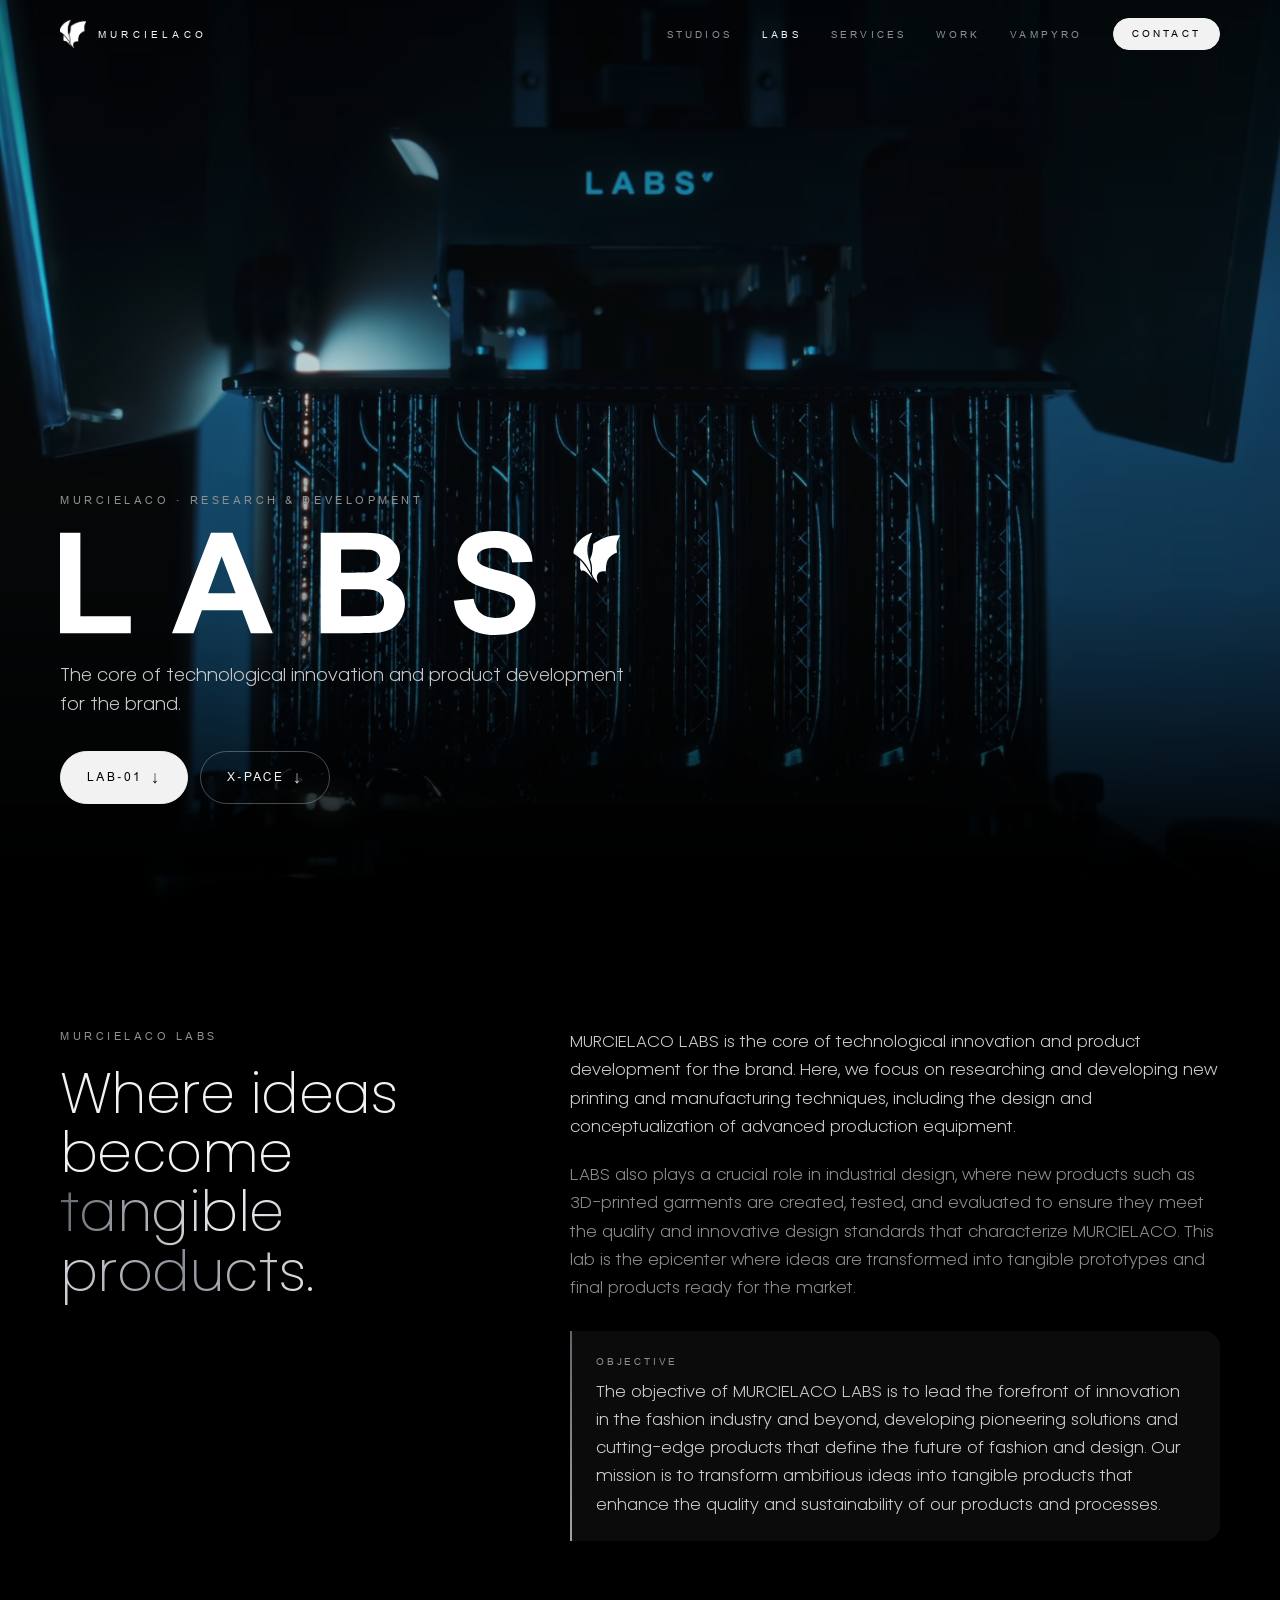
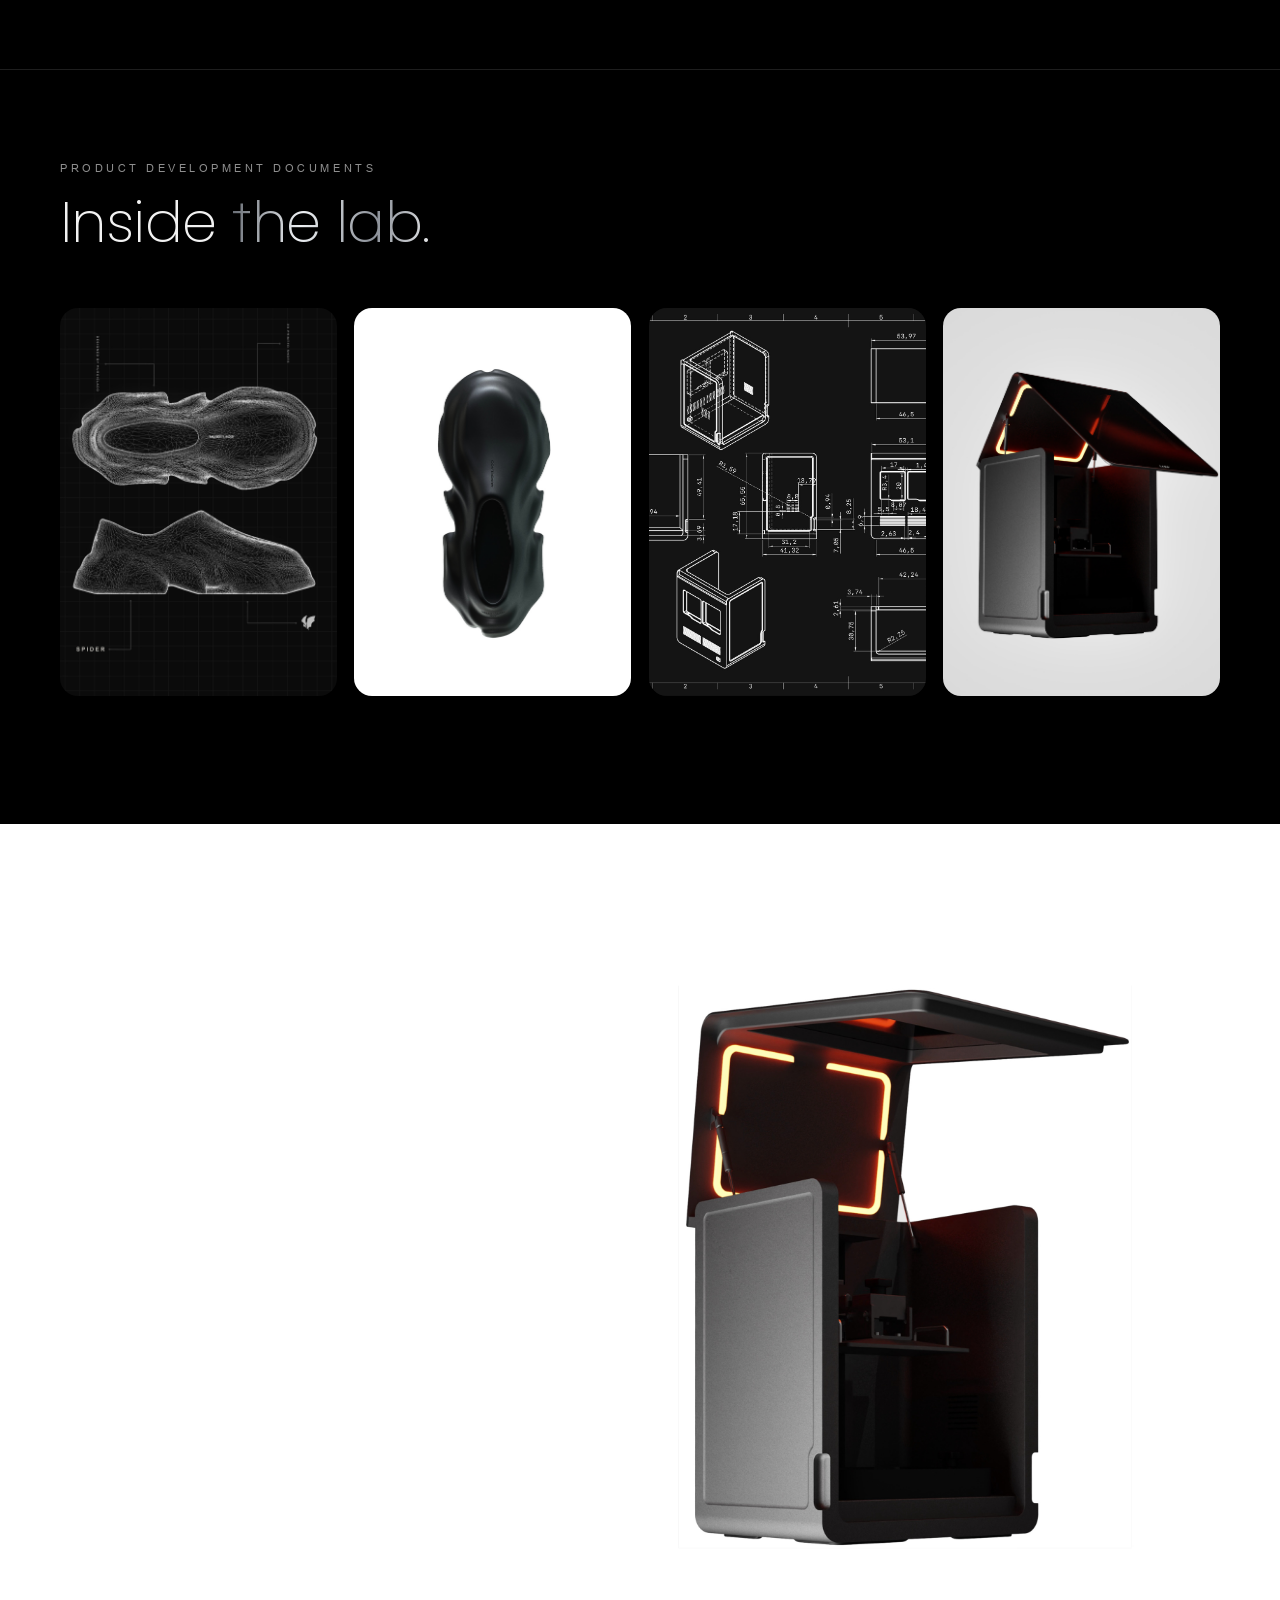
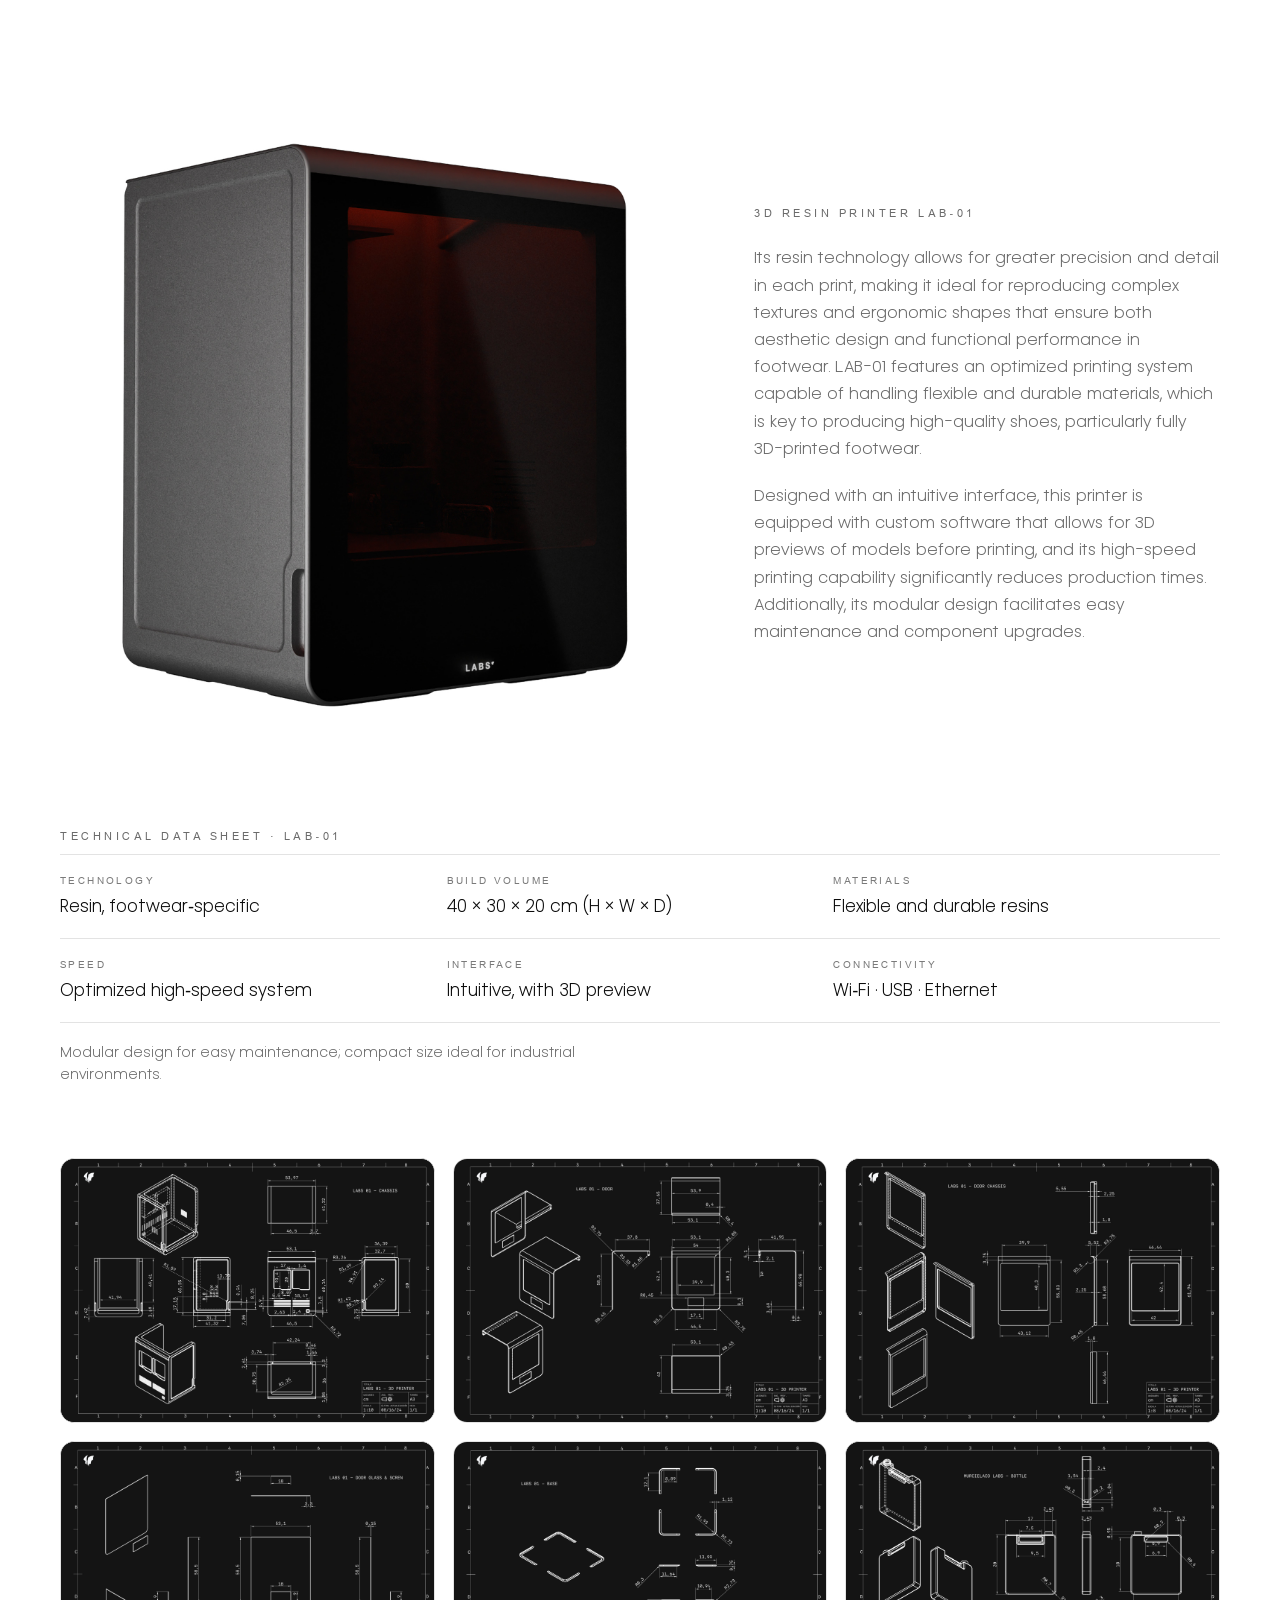
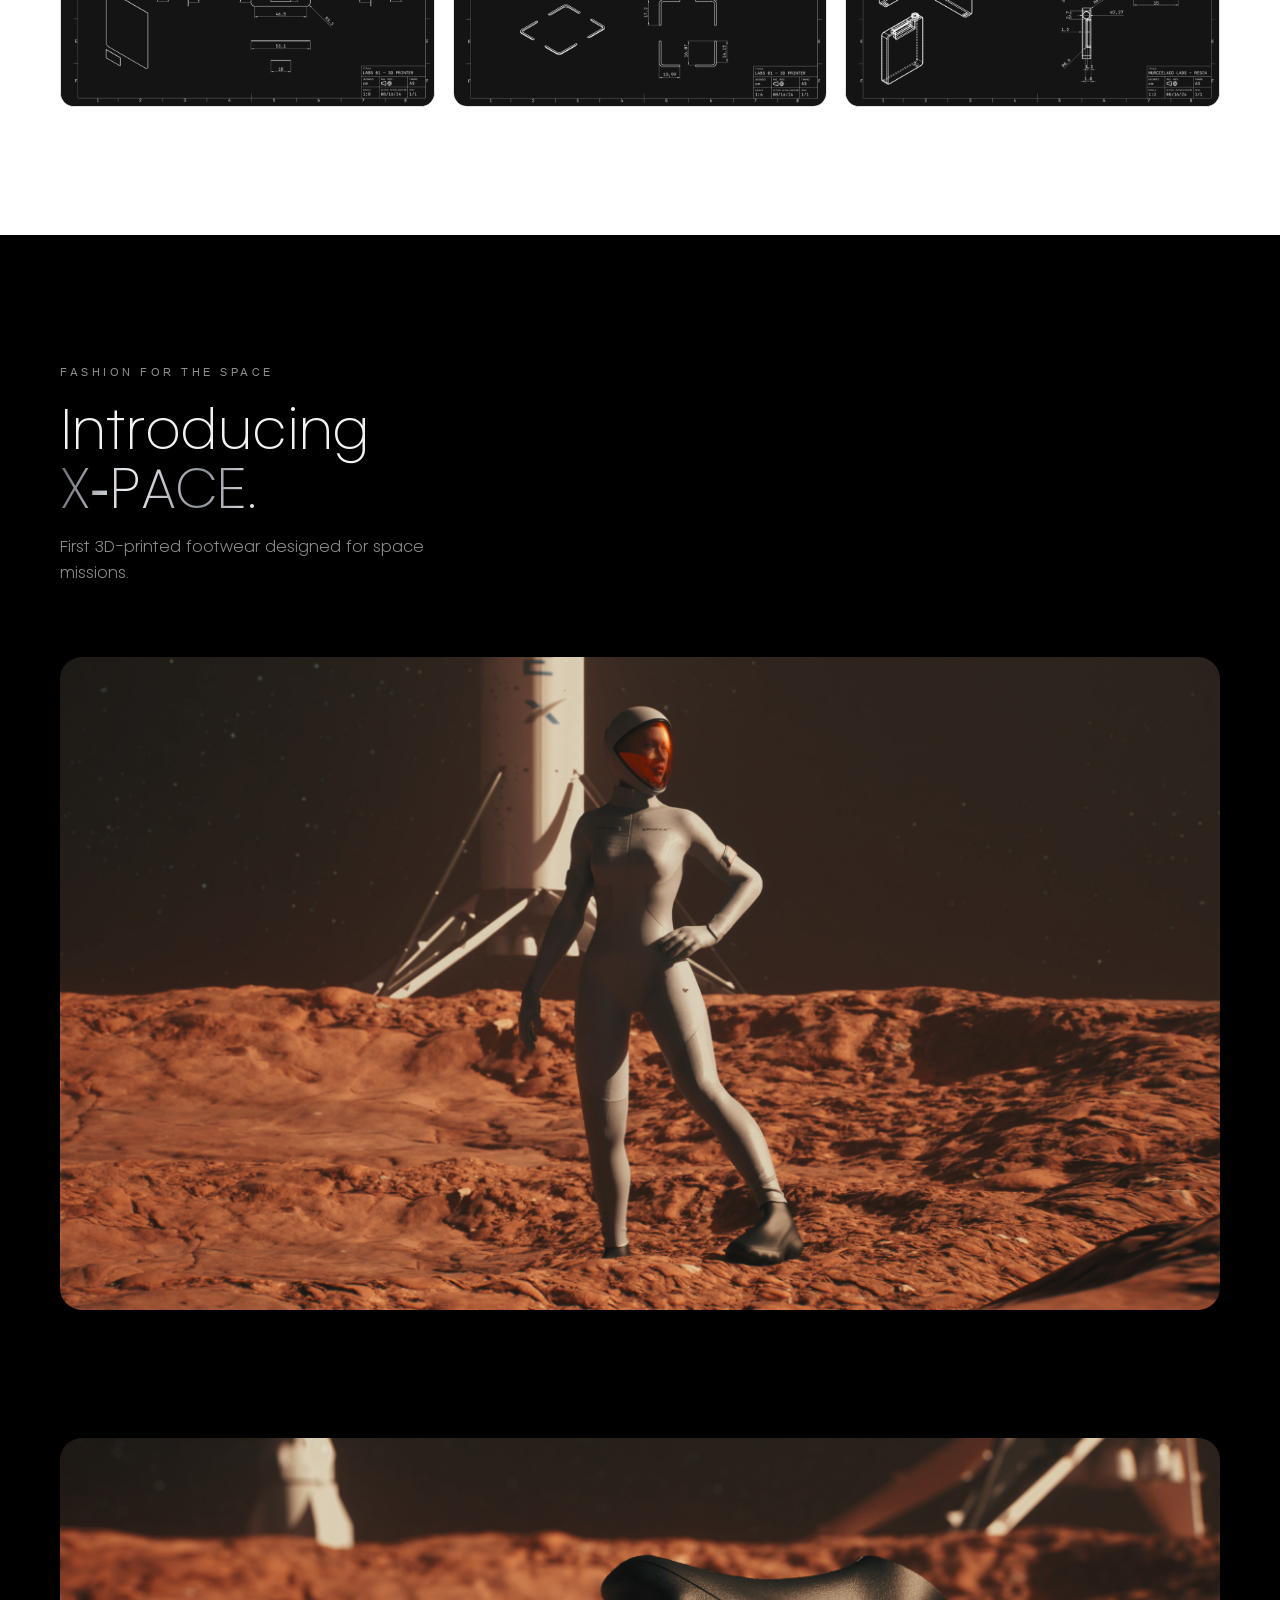
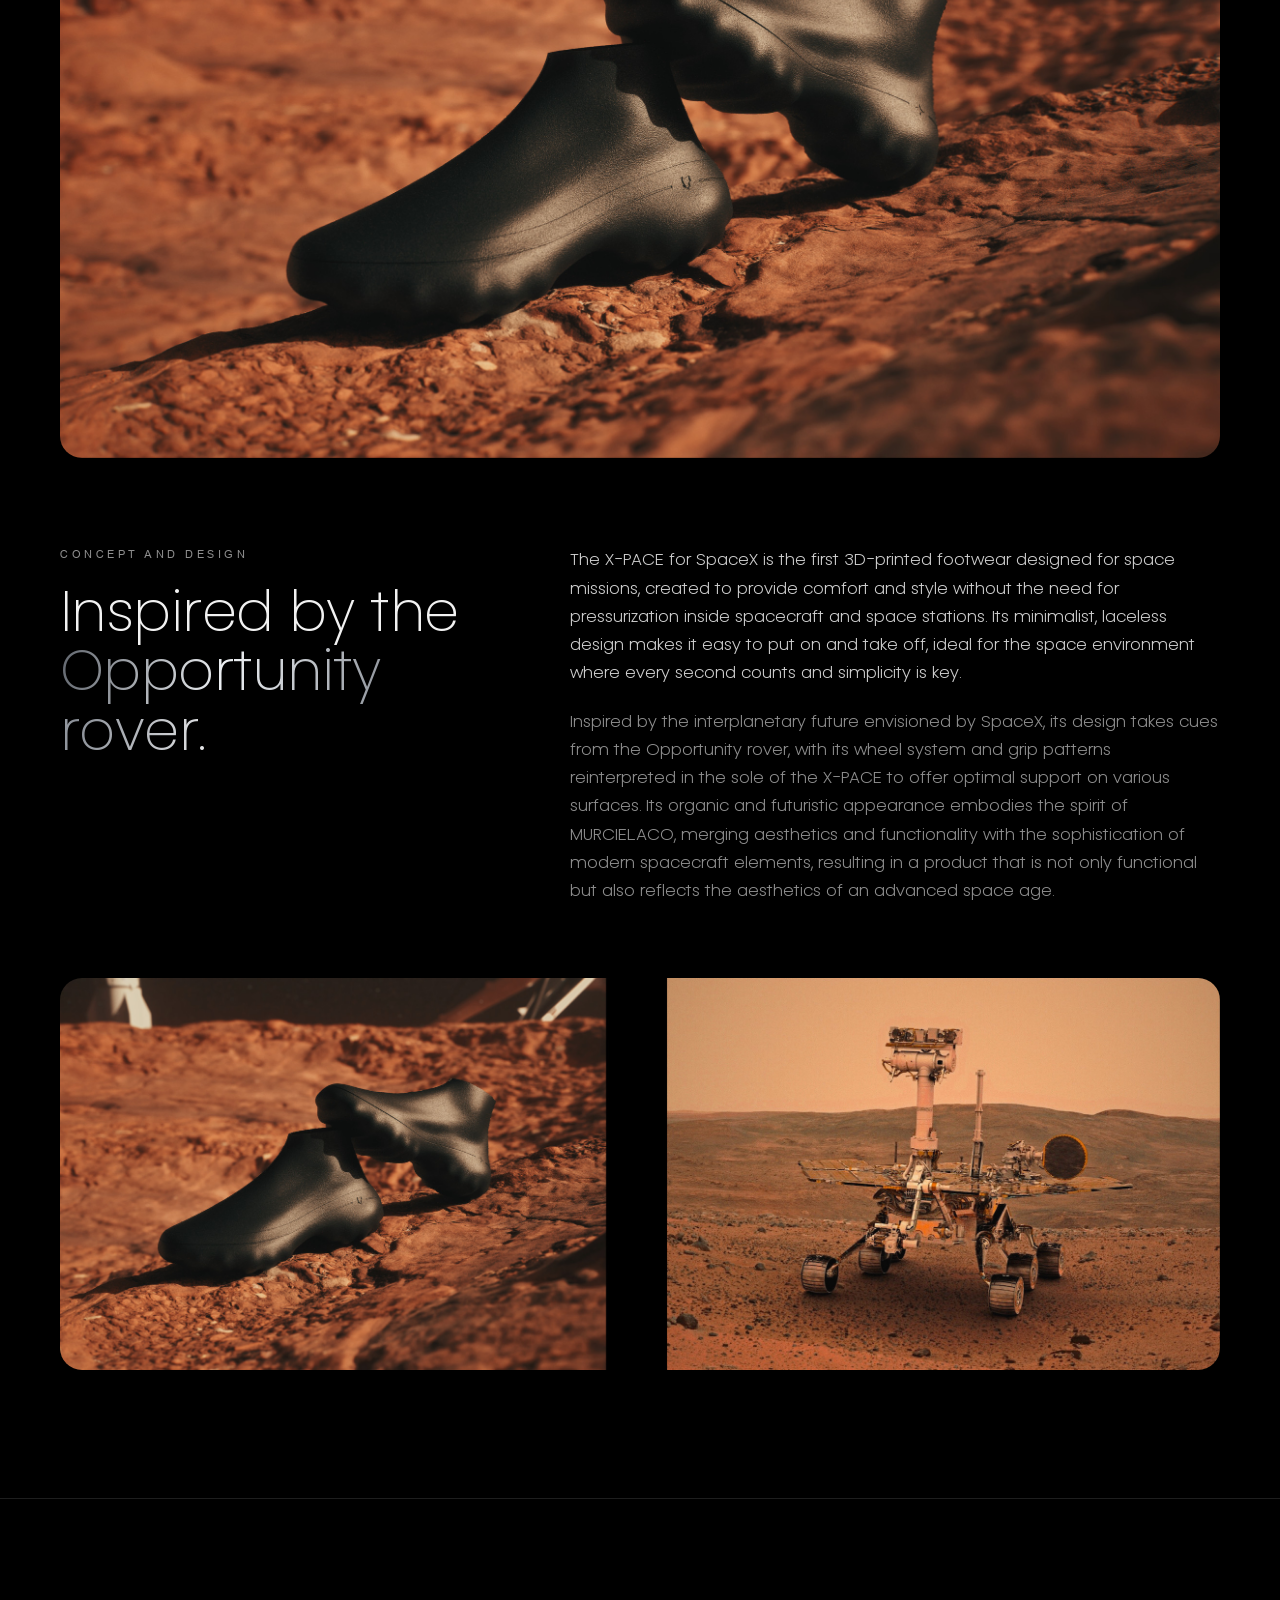
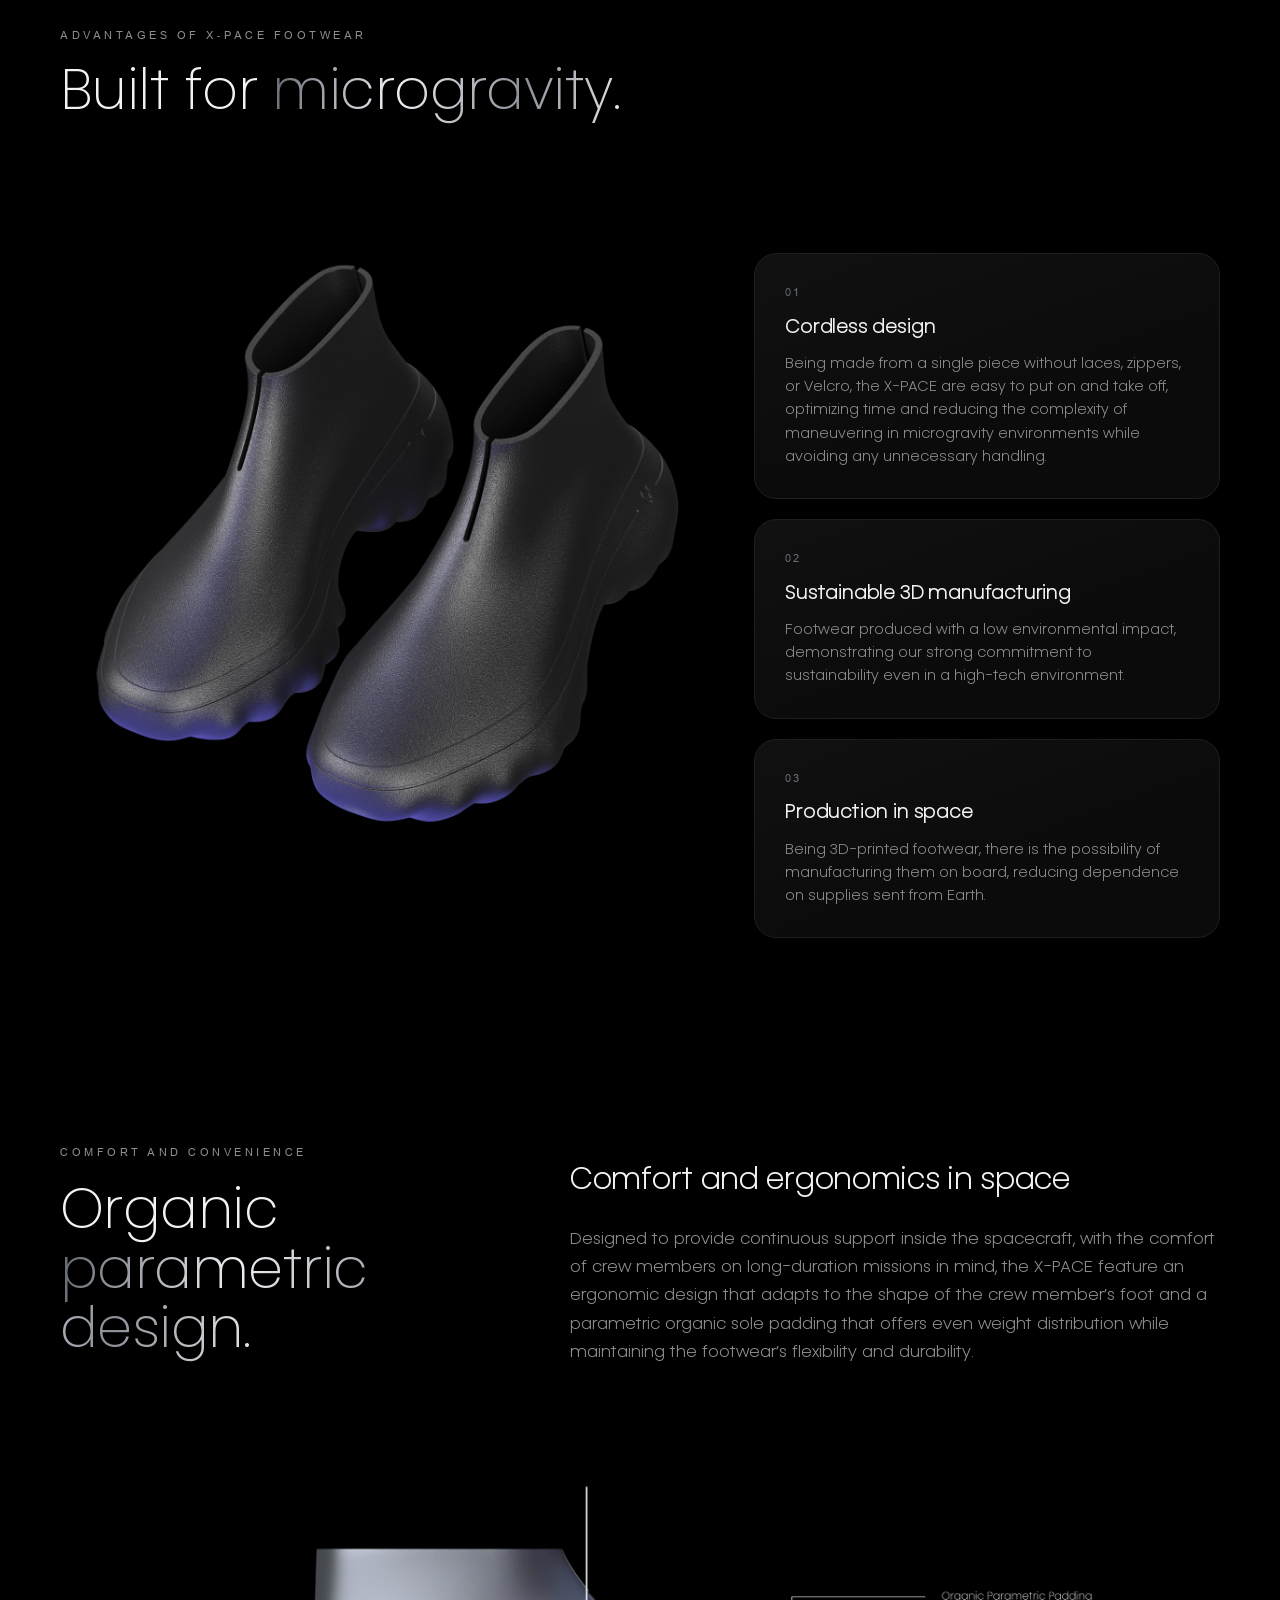
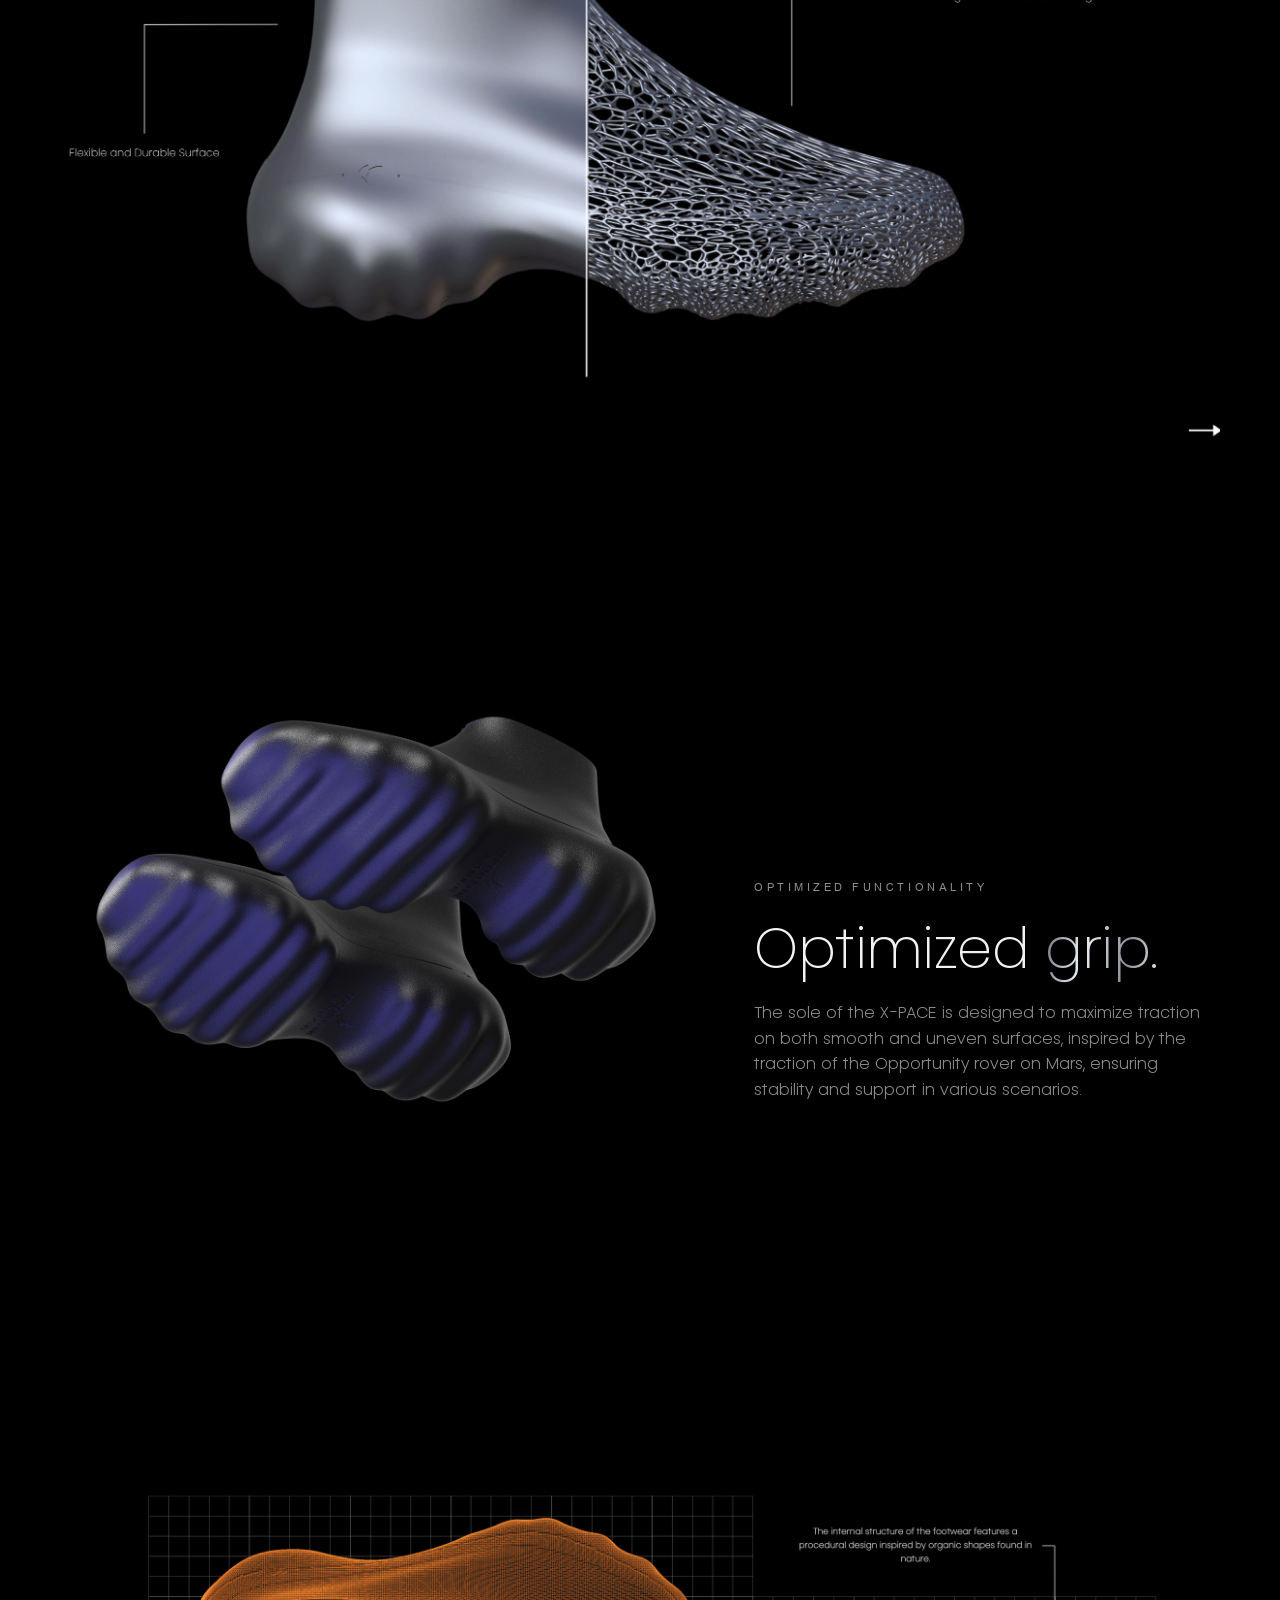
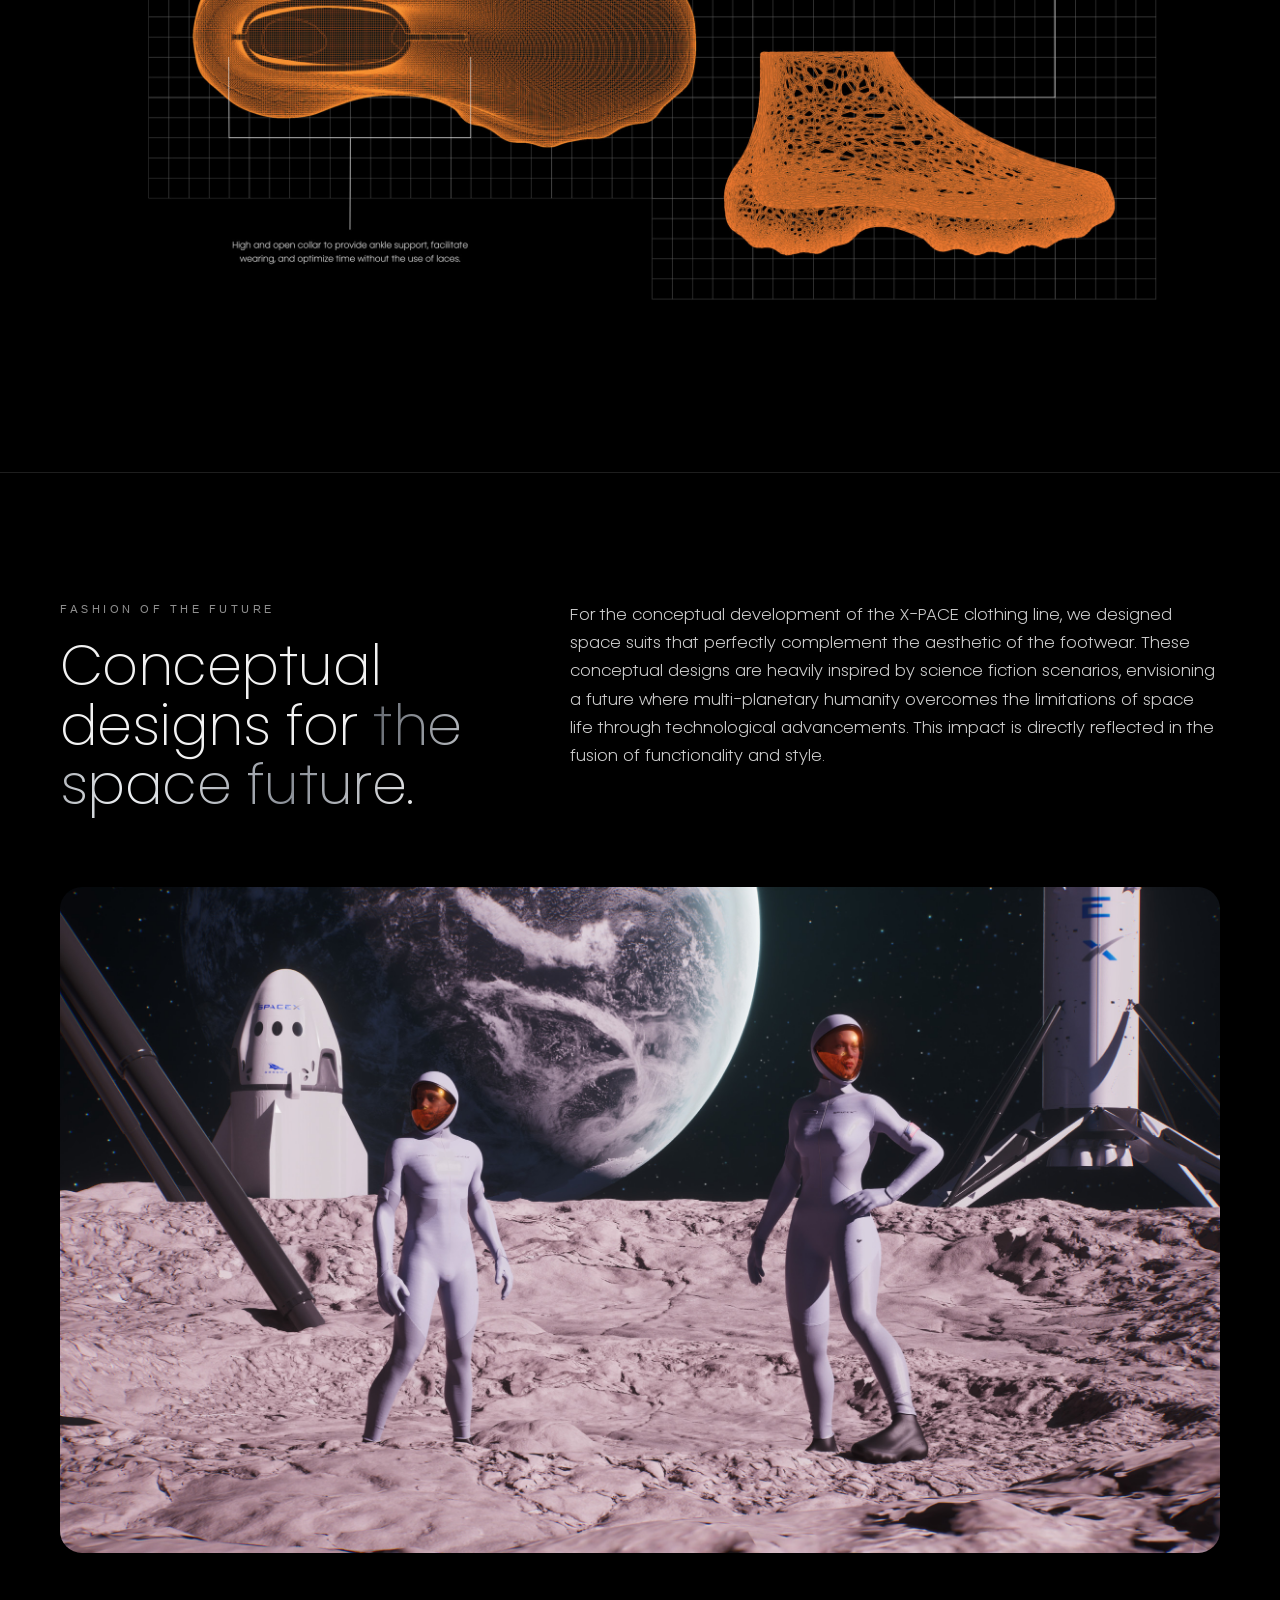
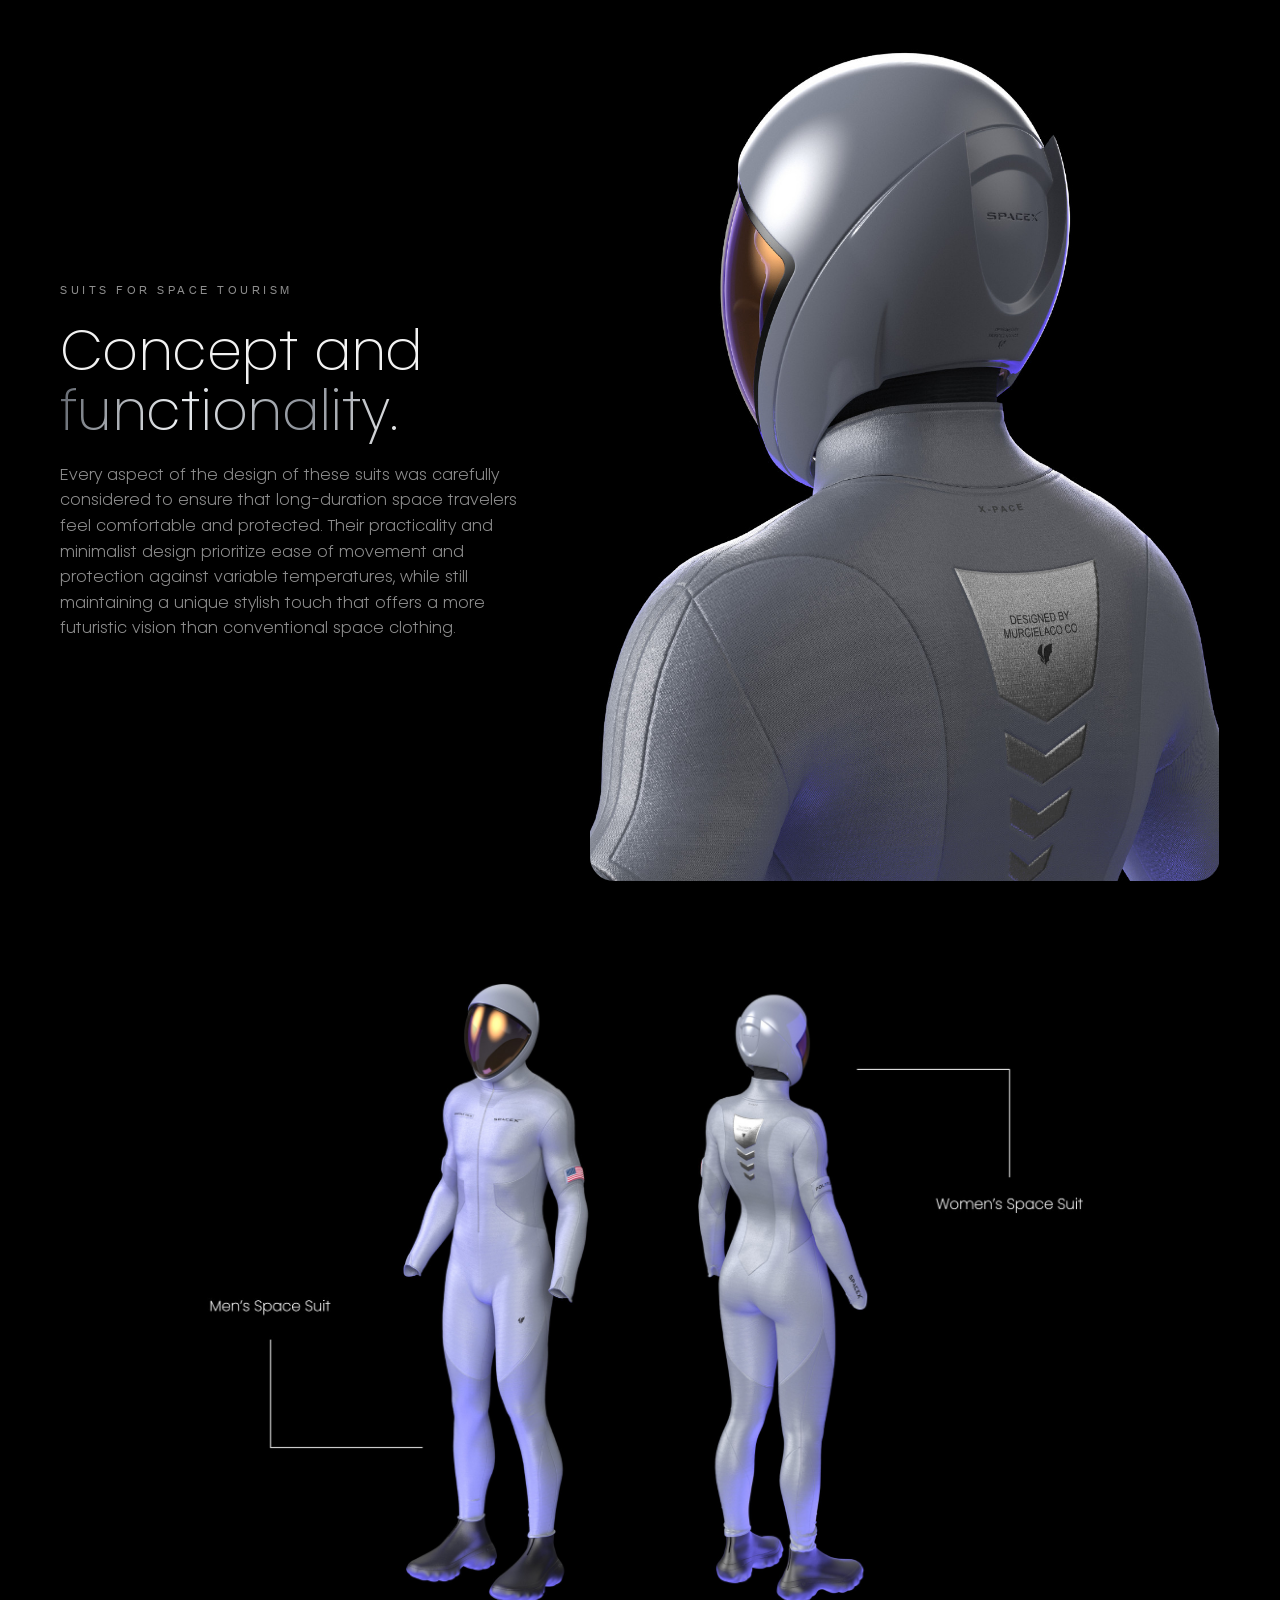
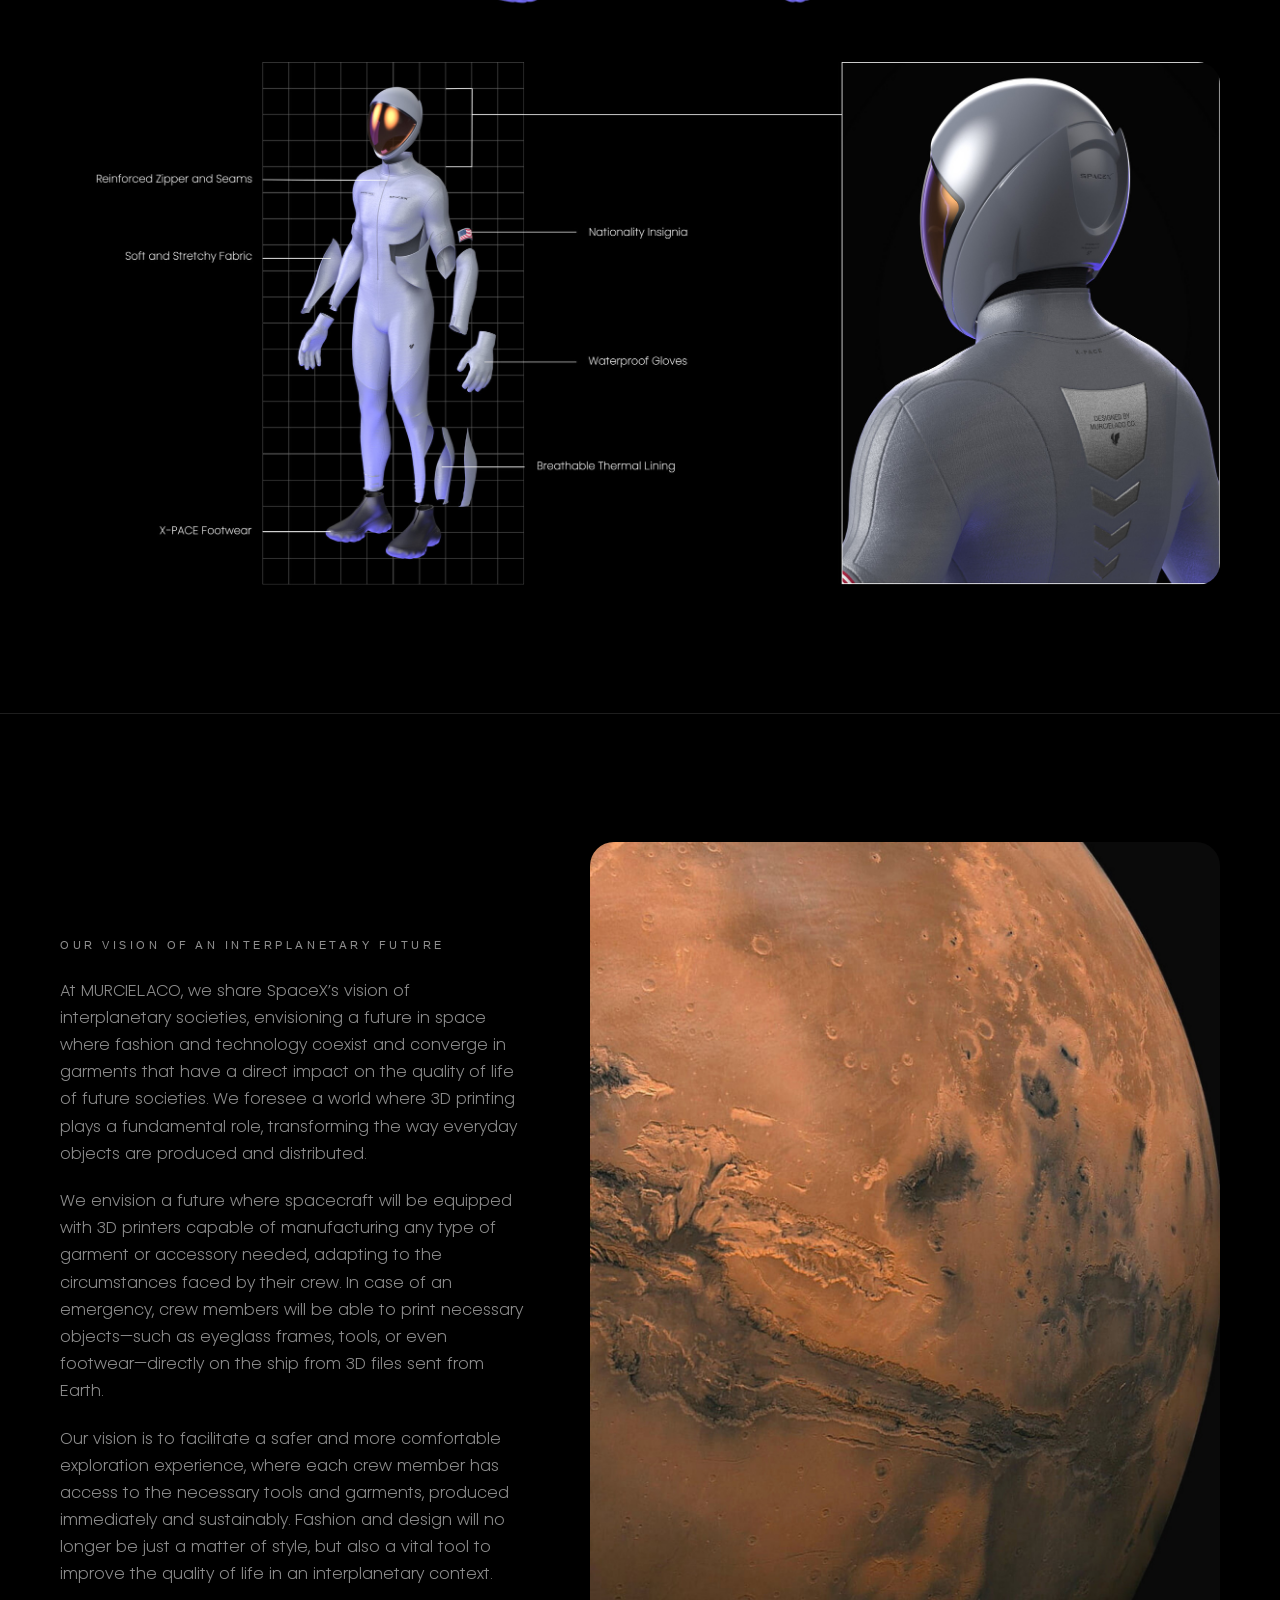
==== commit 1adcd435: "Add files via upload" ====
--- a/labs/index.html
+++ b/labs/index.html
@@ -29,6 +29,7 @@
       <li><a href="./" aria-current="page">Labs</a></li>
       <li><a href="../#services">Services</a></li>
       <li><a href="../#work">Work</a></li>
+      <li><a href="https://vampyro.space">VAMPYRO</a></li>
       <li><a href="#contact" class="btn sm" style="color:var(--void)">Contact</a></li>
     </ul>
     <button class="menu-btn" type="button" aria-label="Open menu" aria-expanded="false" aria-controls="drawer"><i></i></button>
@@ -41,6 +42,7 @@
     <li><a href="../studios/">Studios</a></li>
     <li><a href="./">Labs</a></li>
     <li><a href="../#services">Services</a></li>
+    <li><a href="https://vampyro.space">VAMPYRO</a></li>
     <li><a href="#contact">Contact</a></li>
   </ul>
   <p class="mail">contact@murcielaco.com</p>
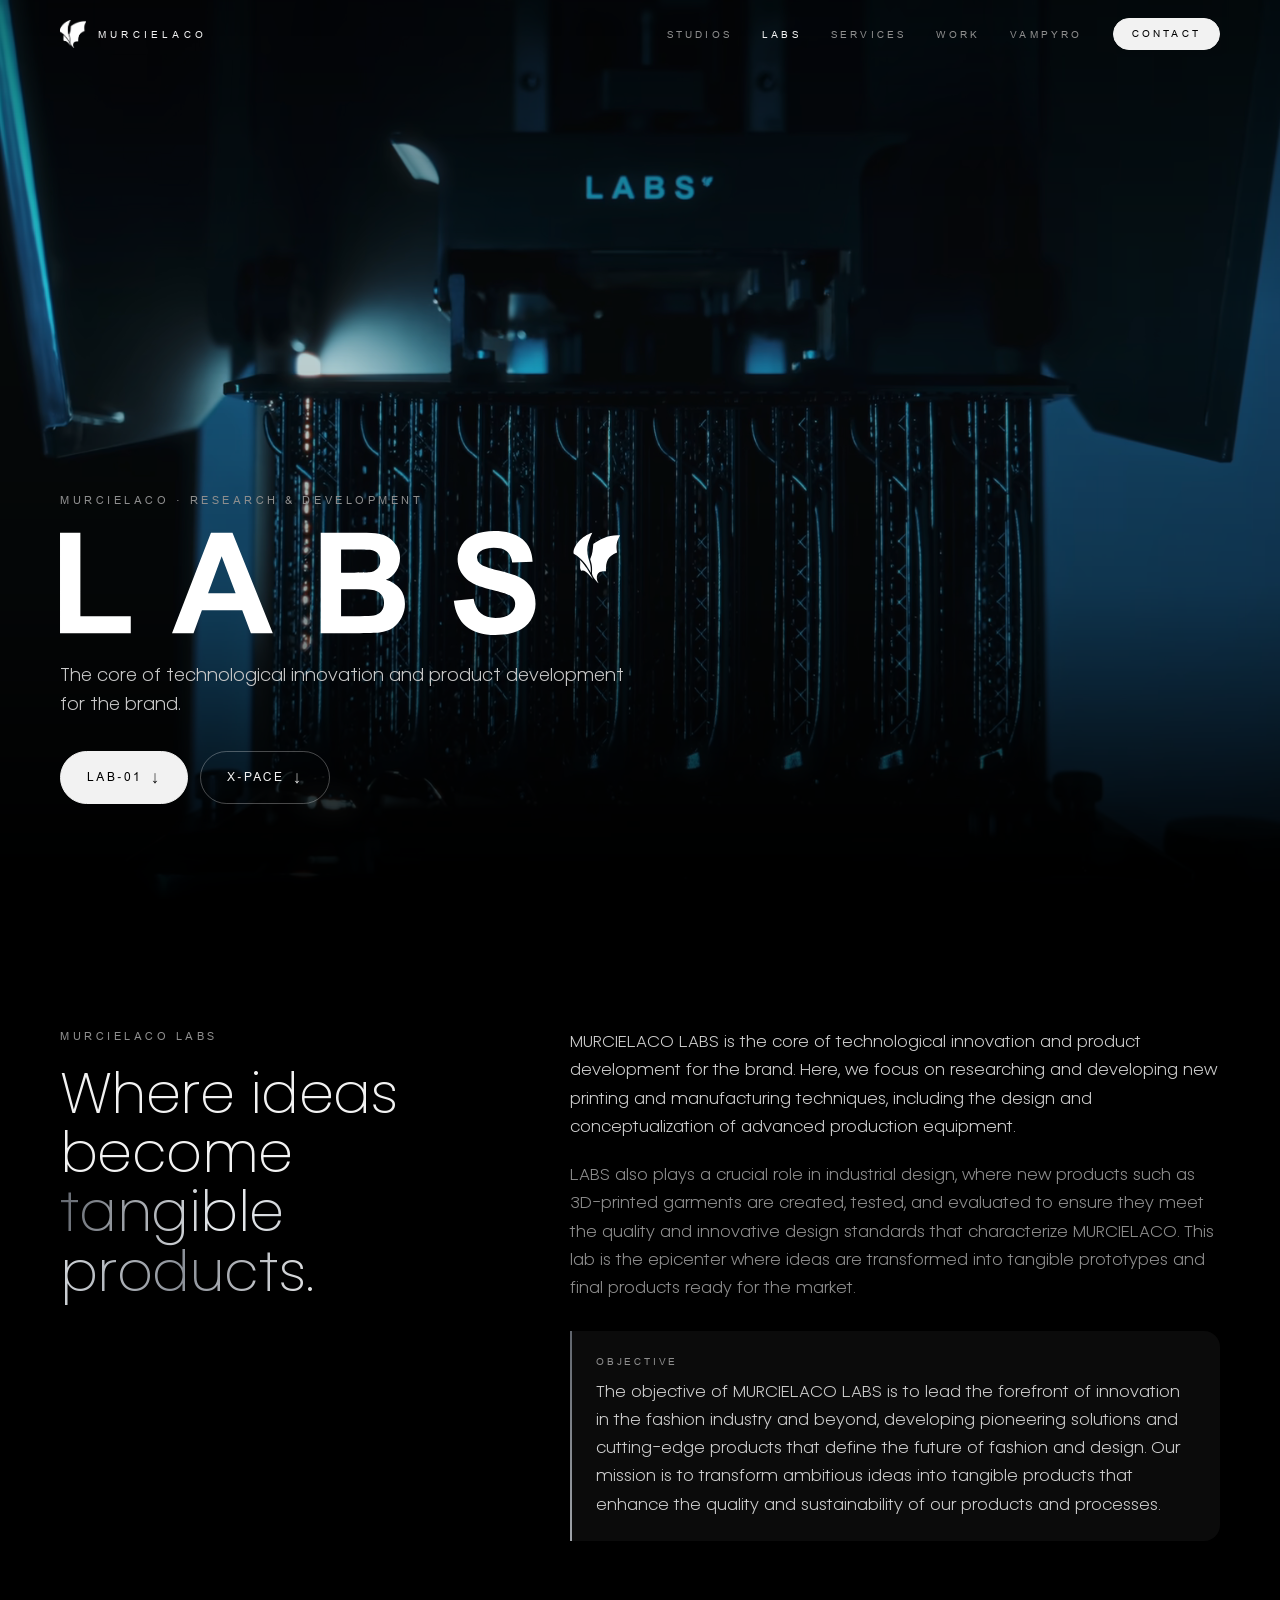
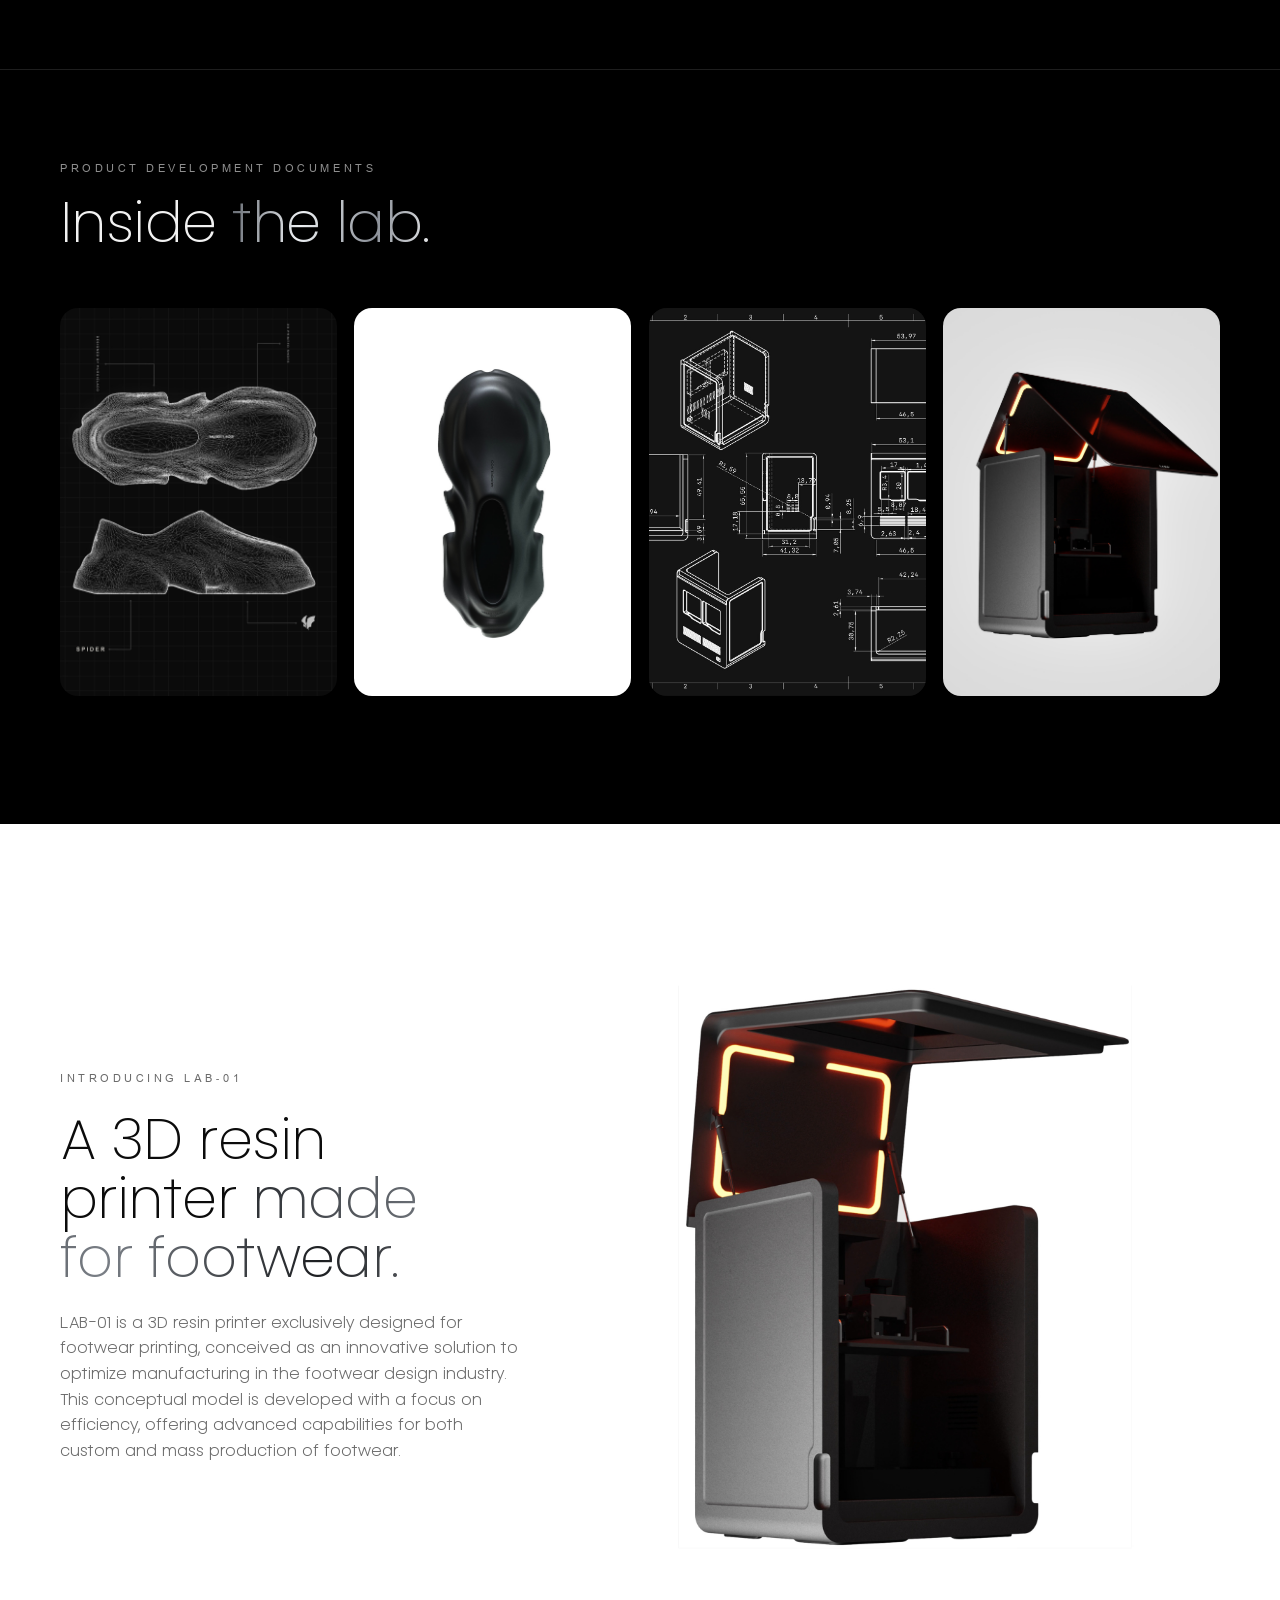
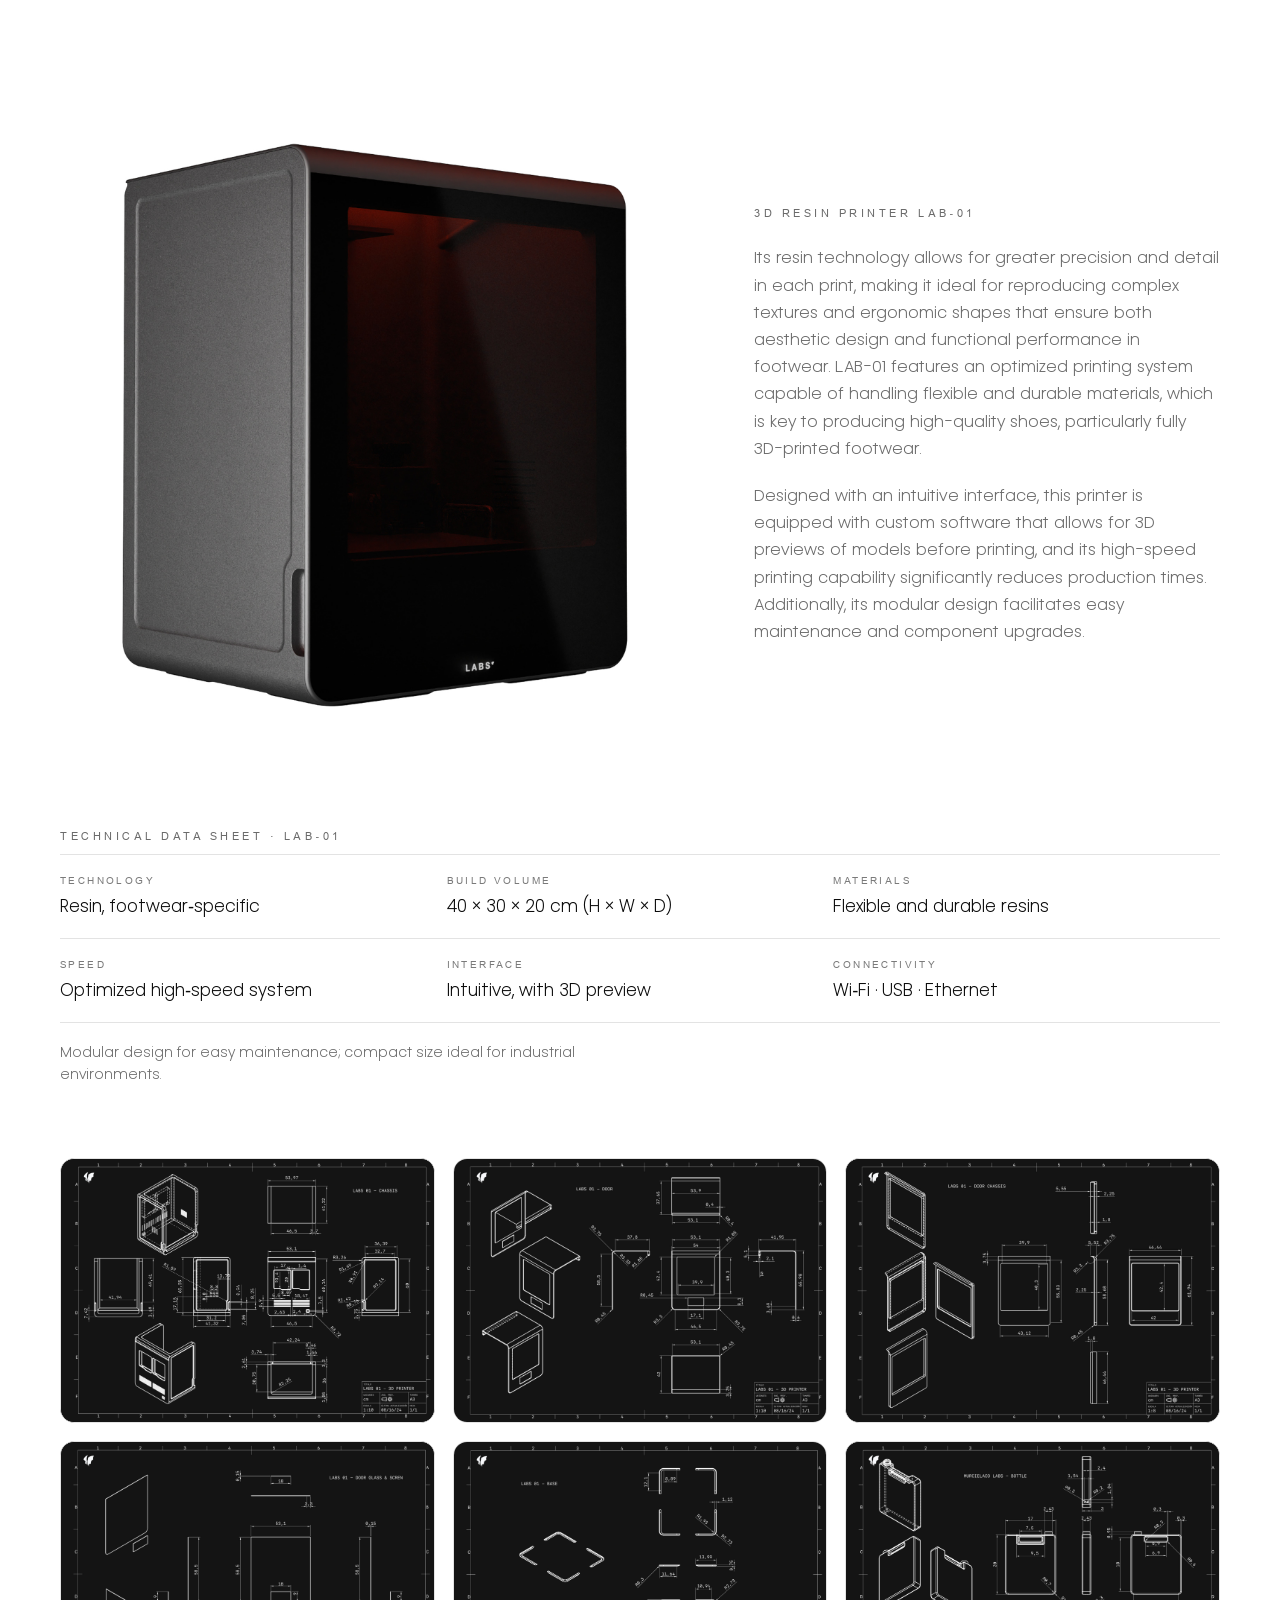
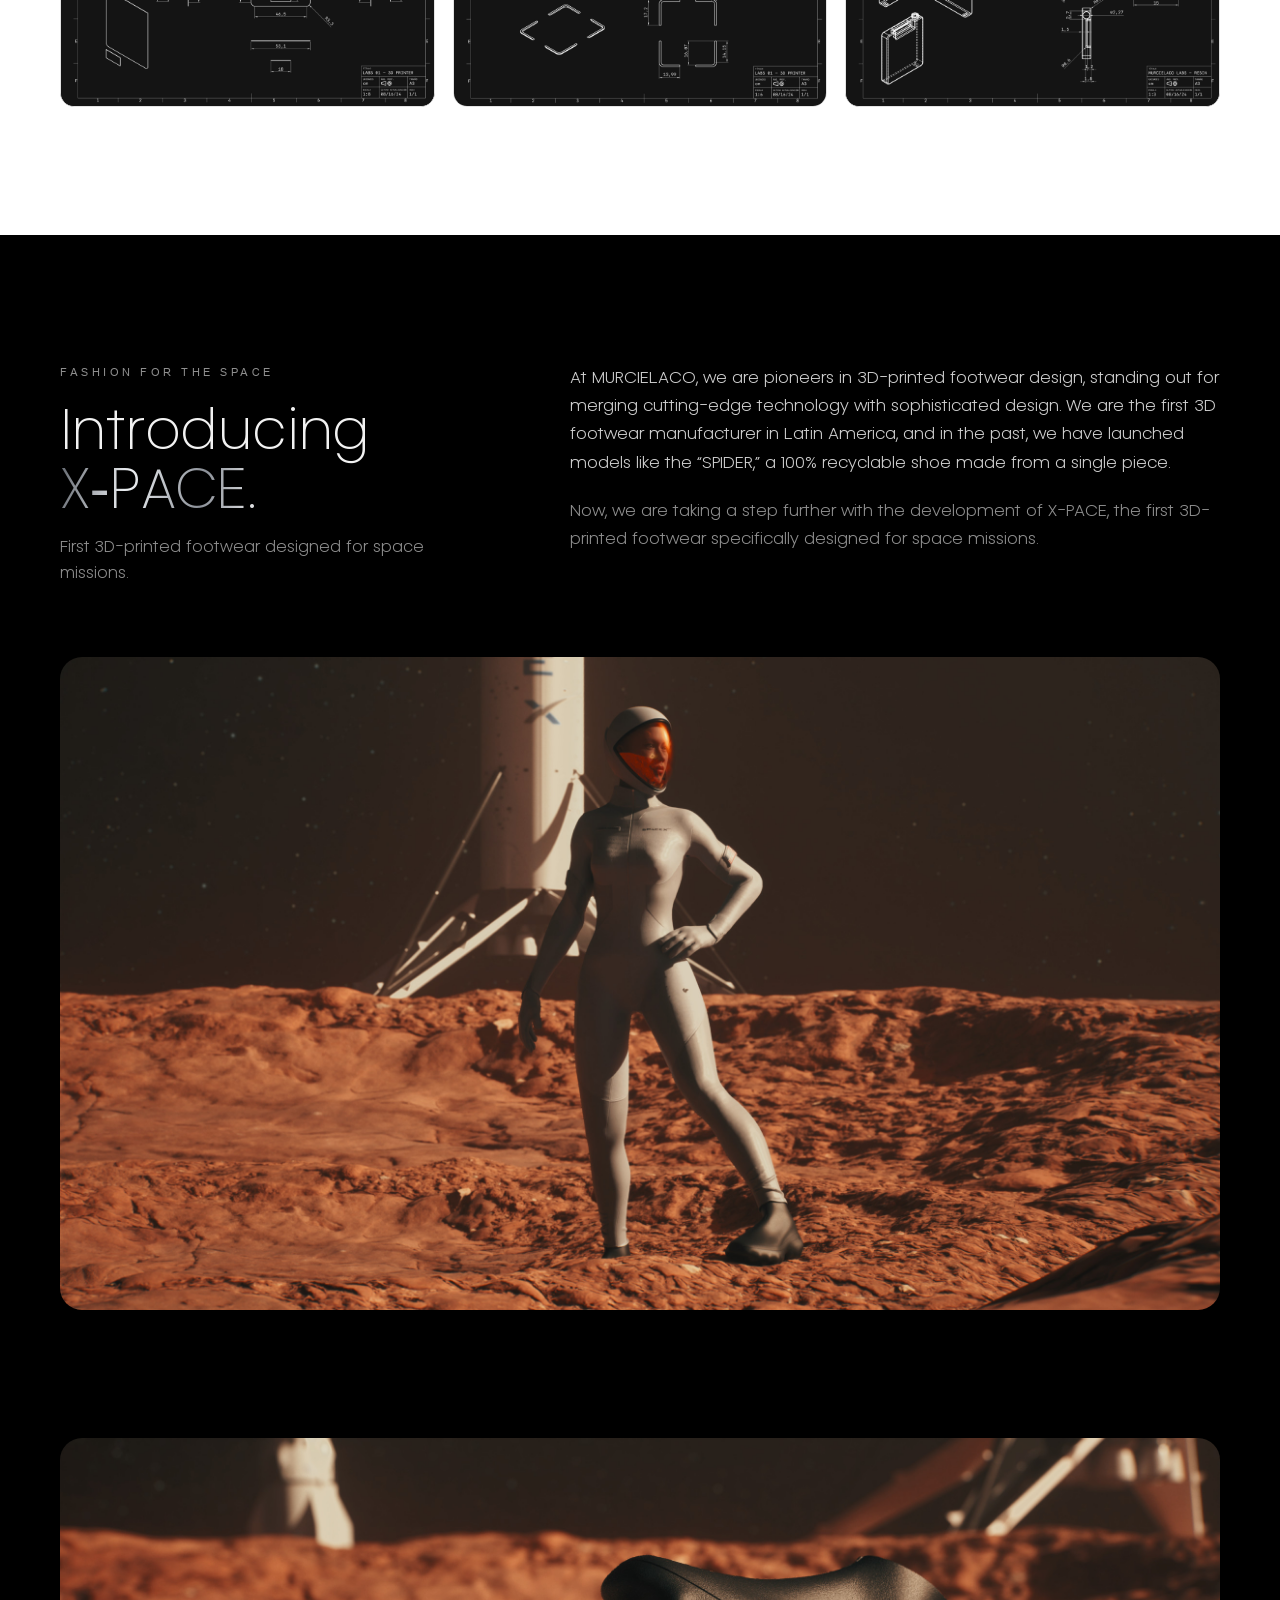
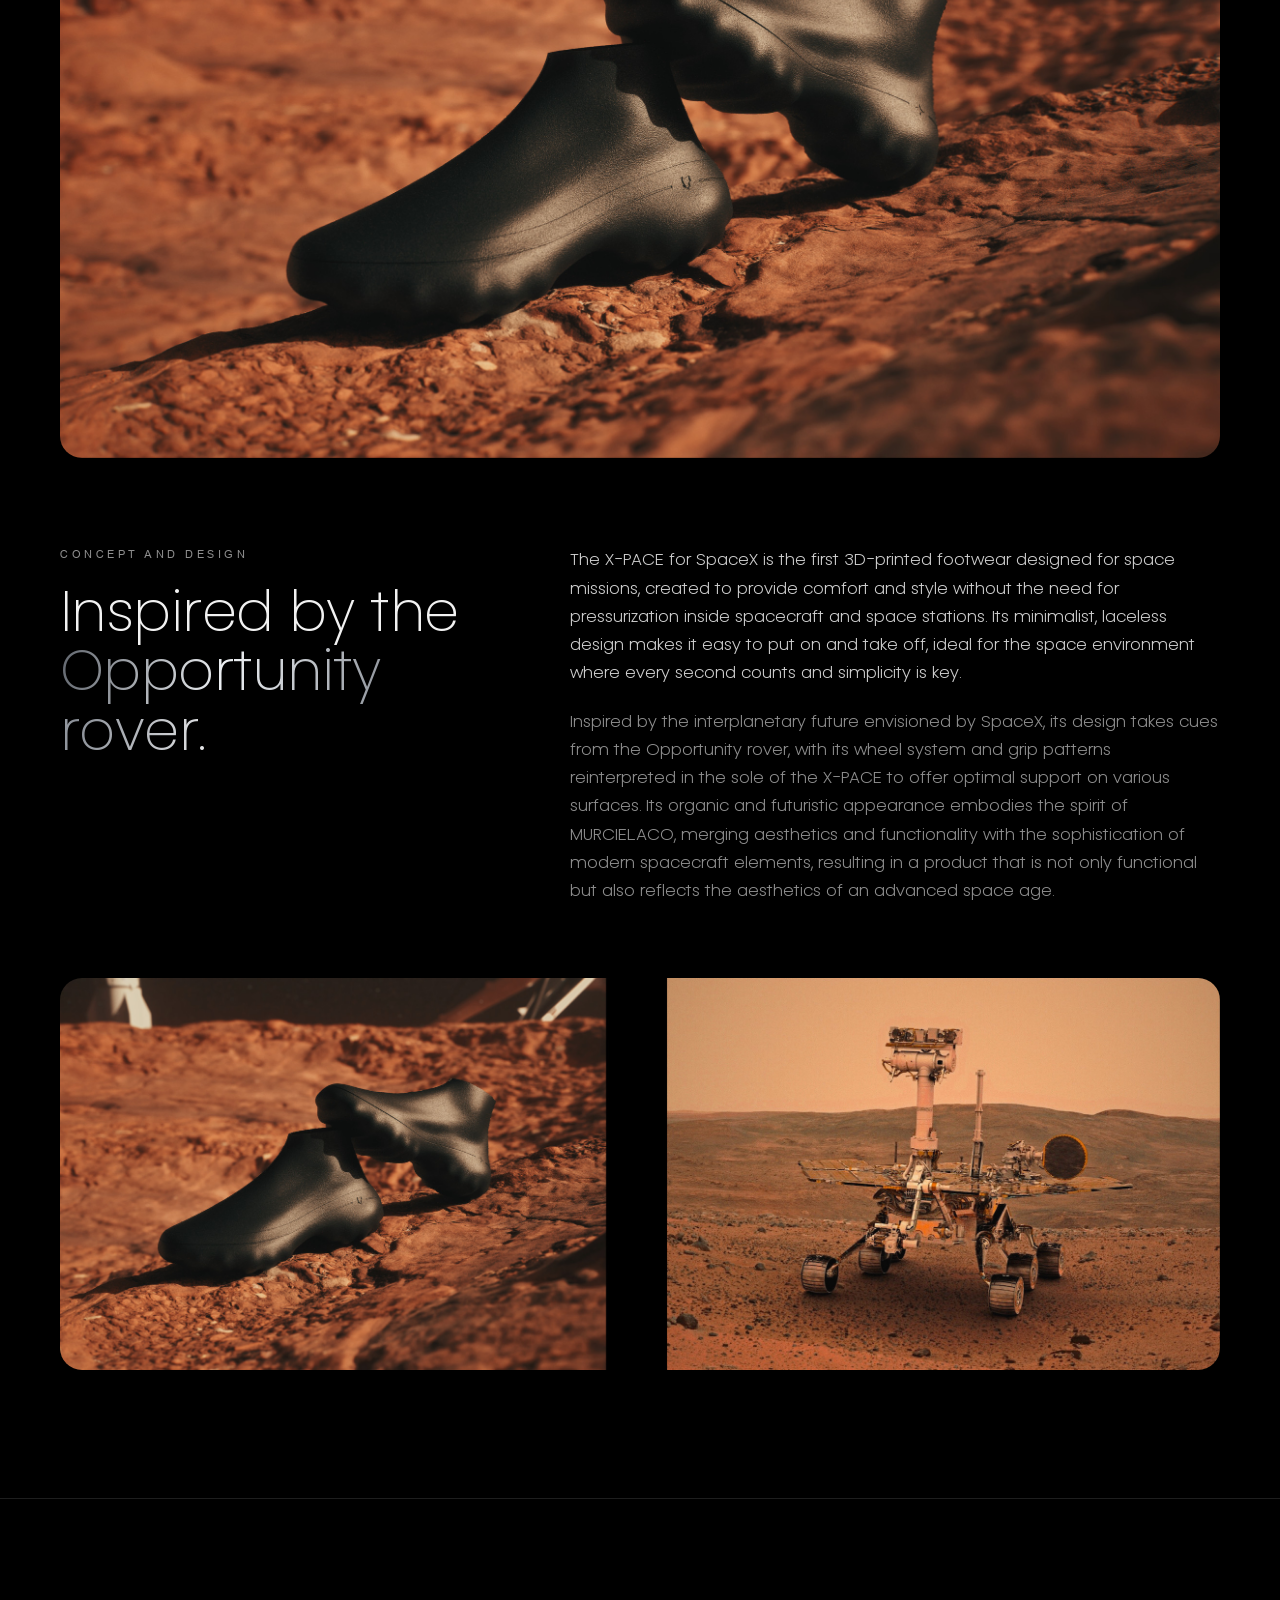
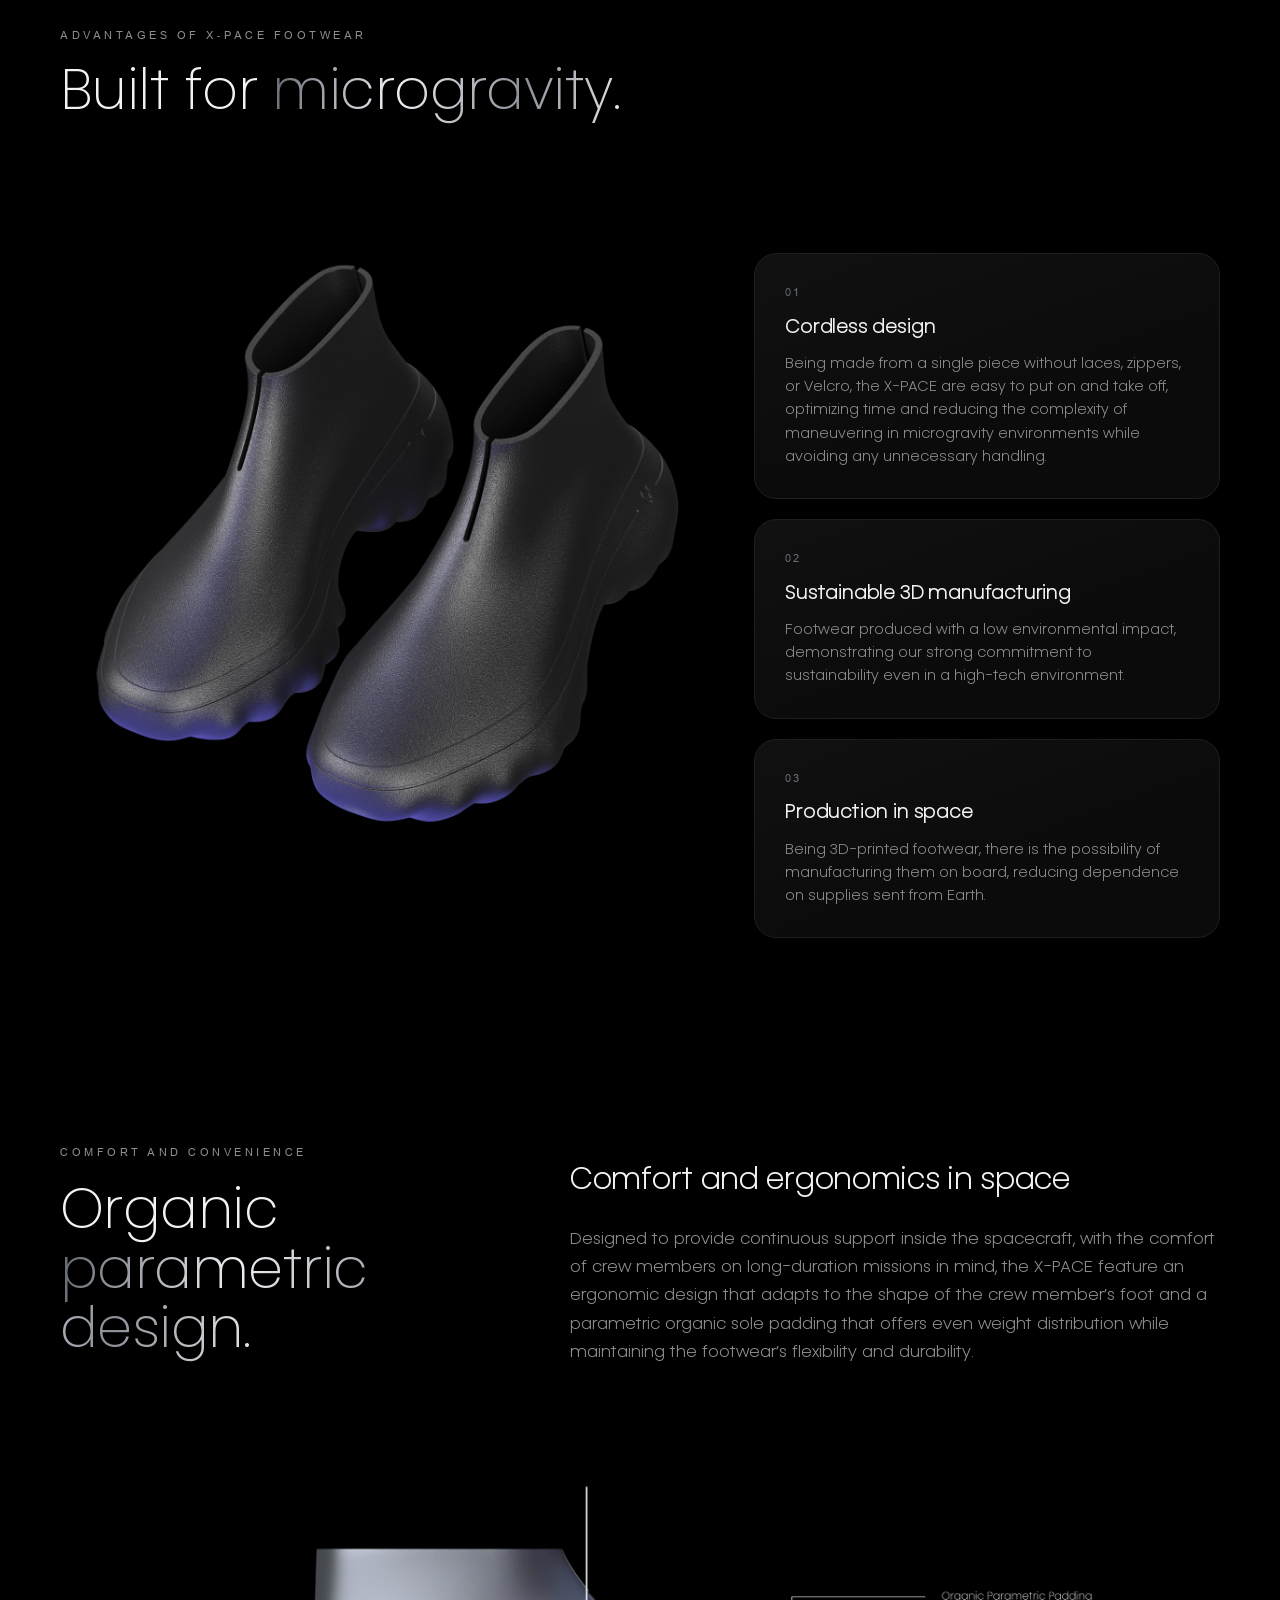
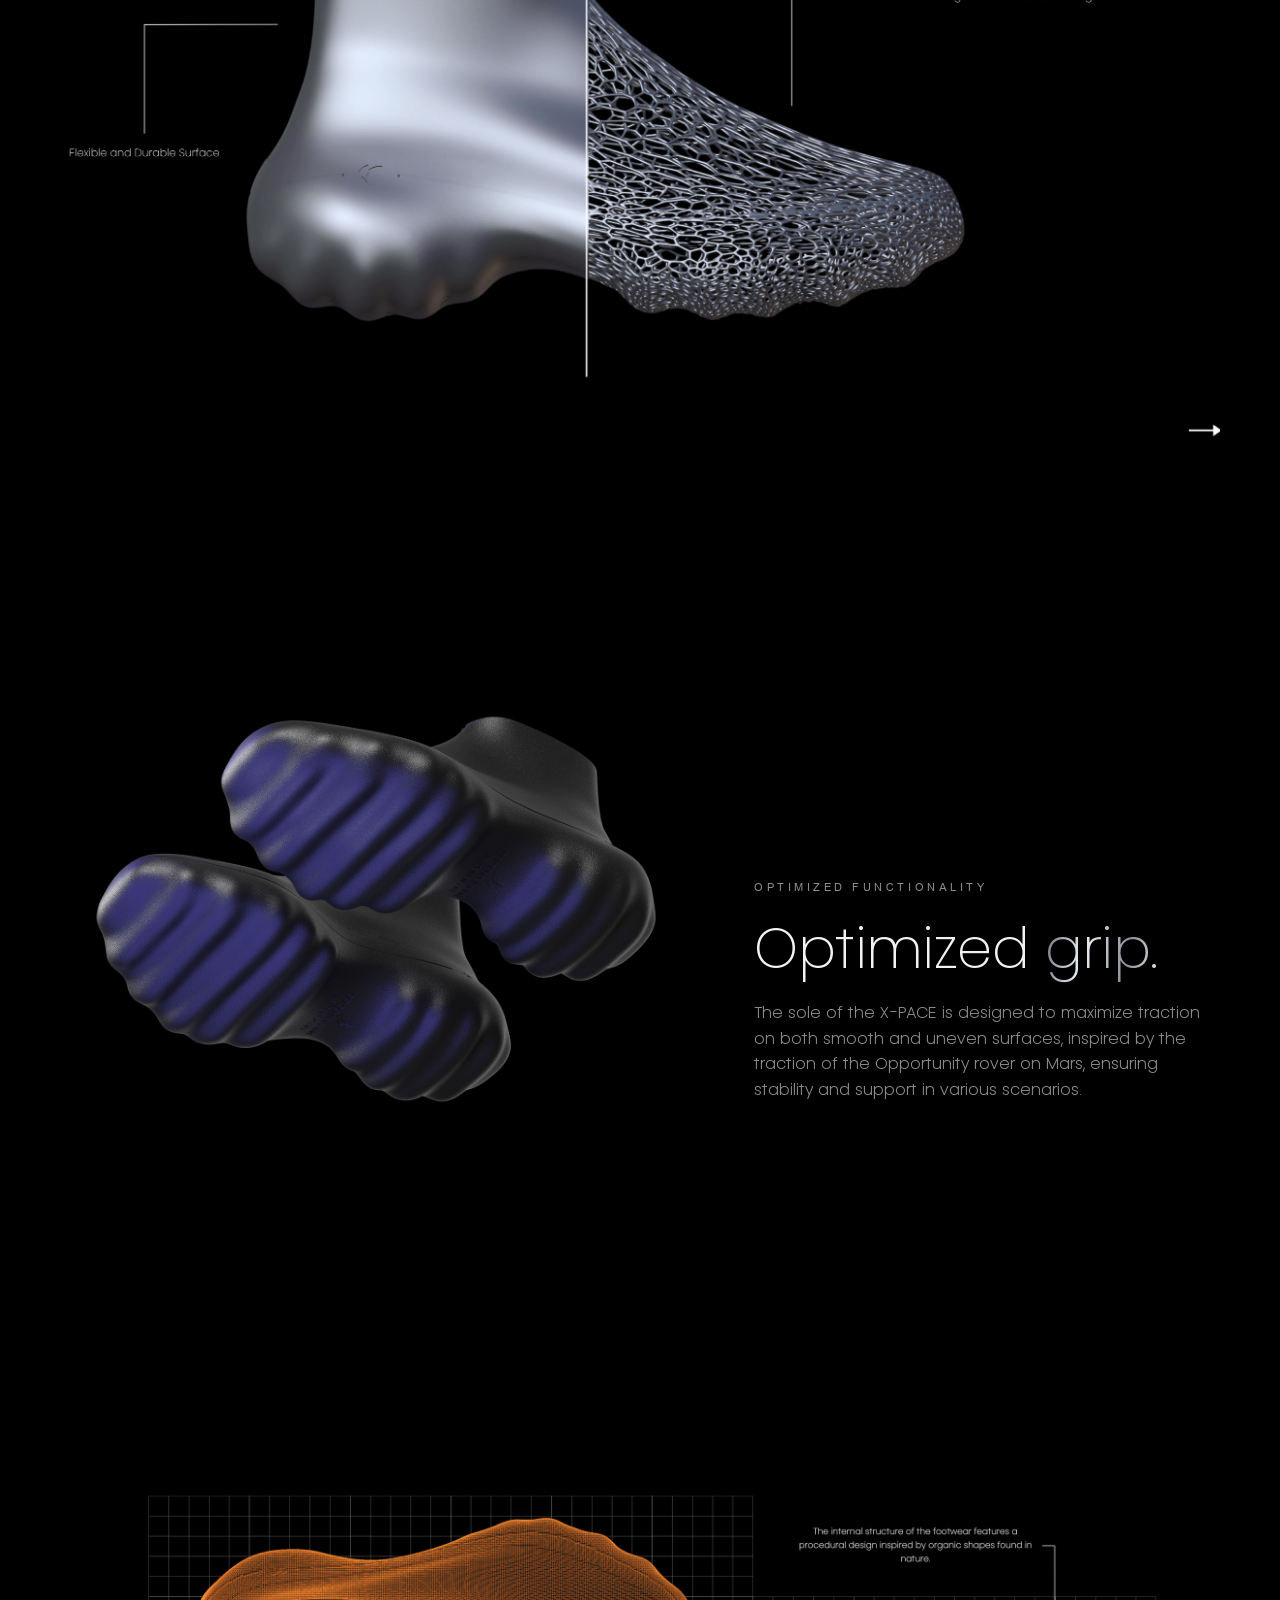
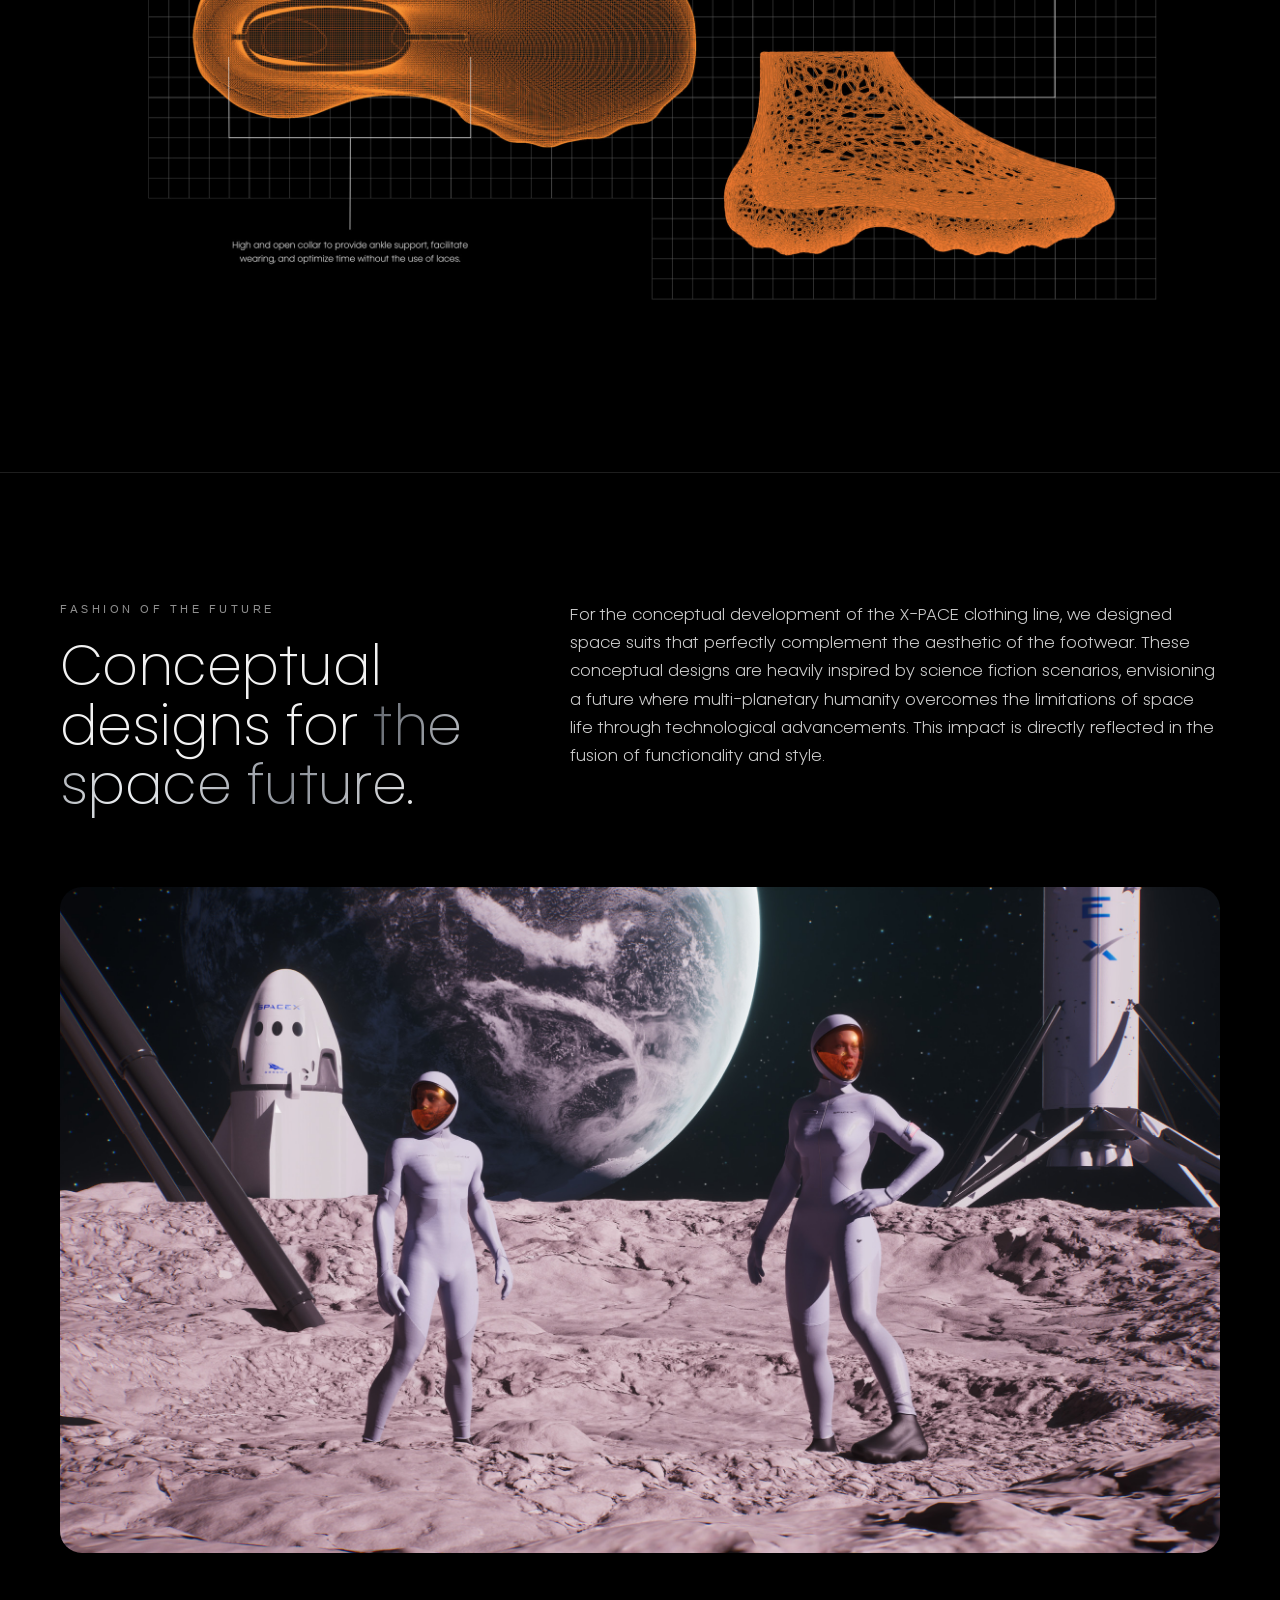
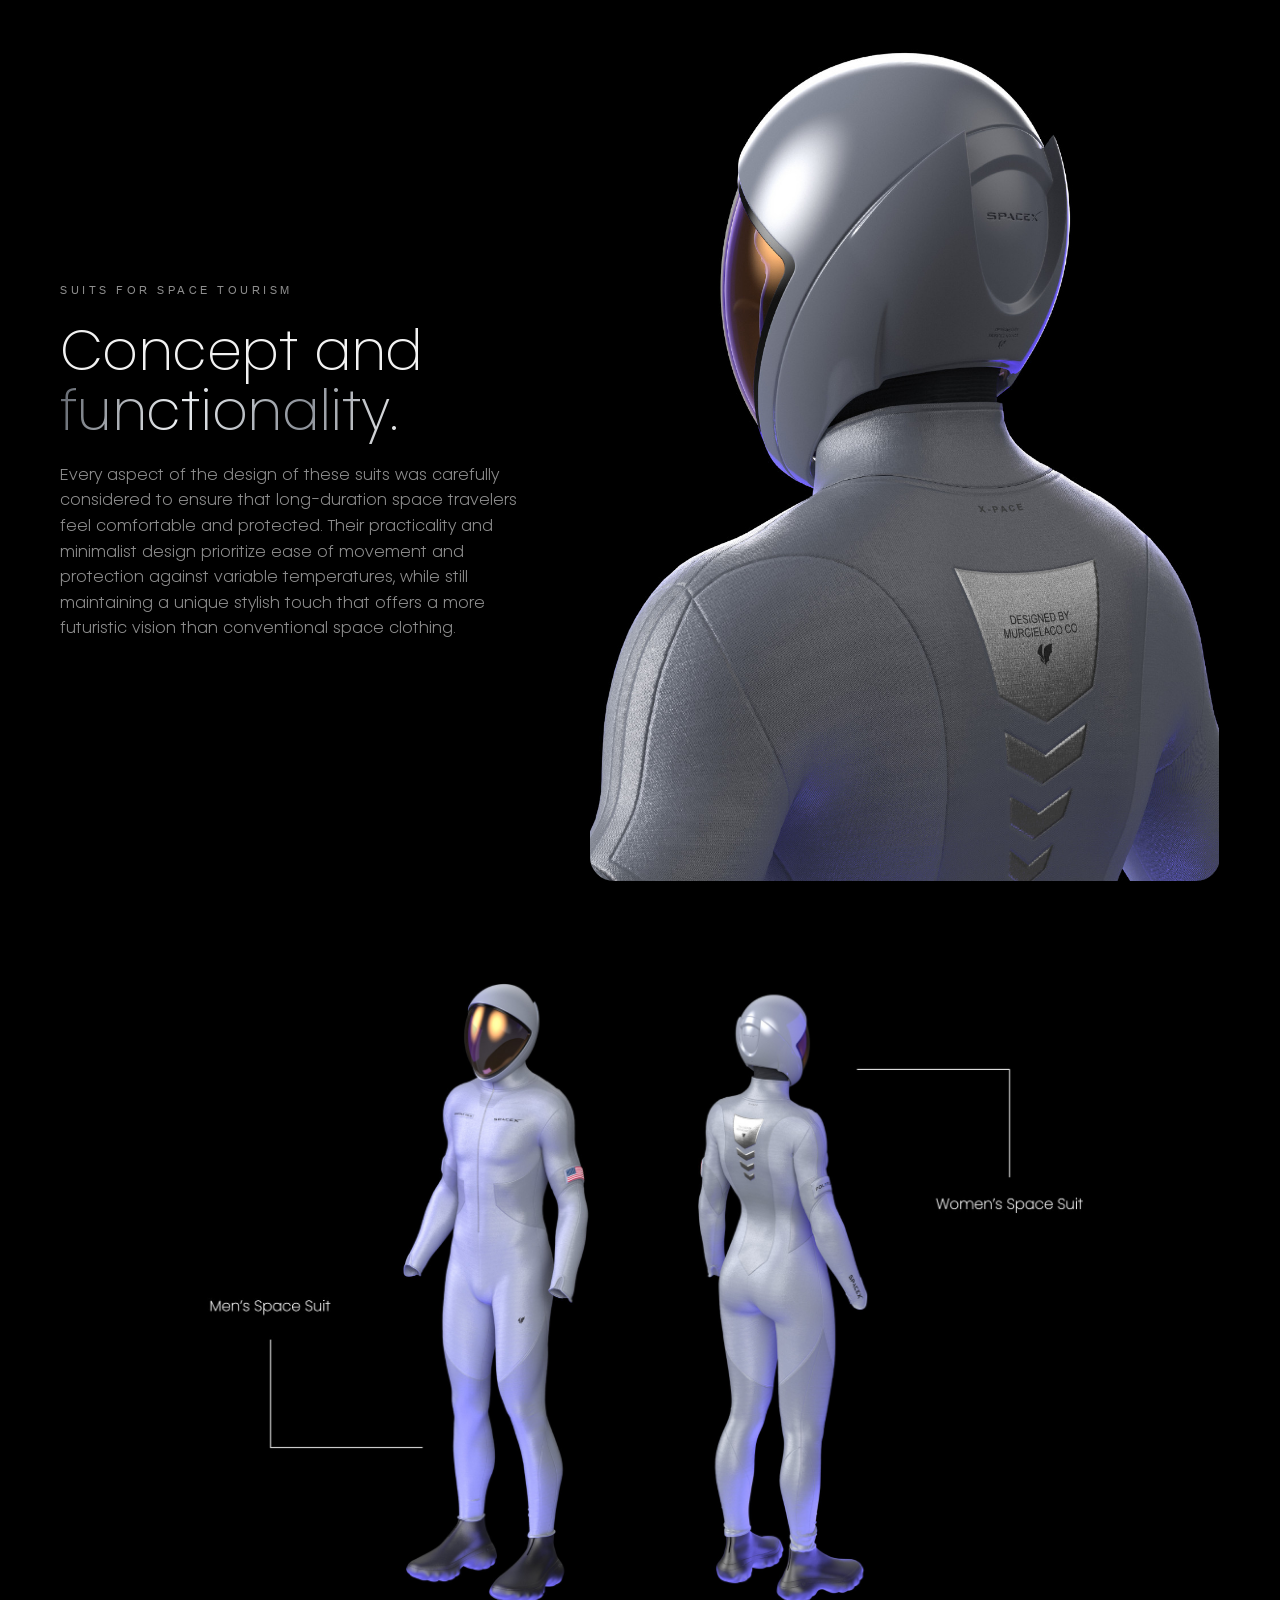
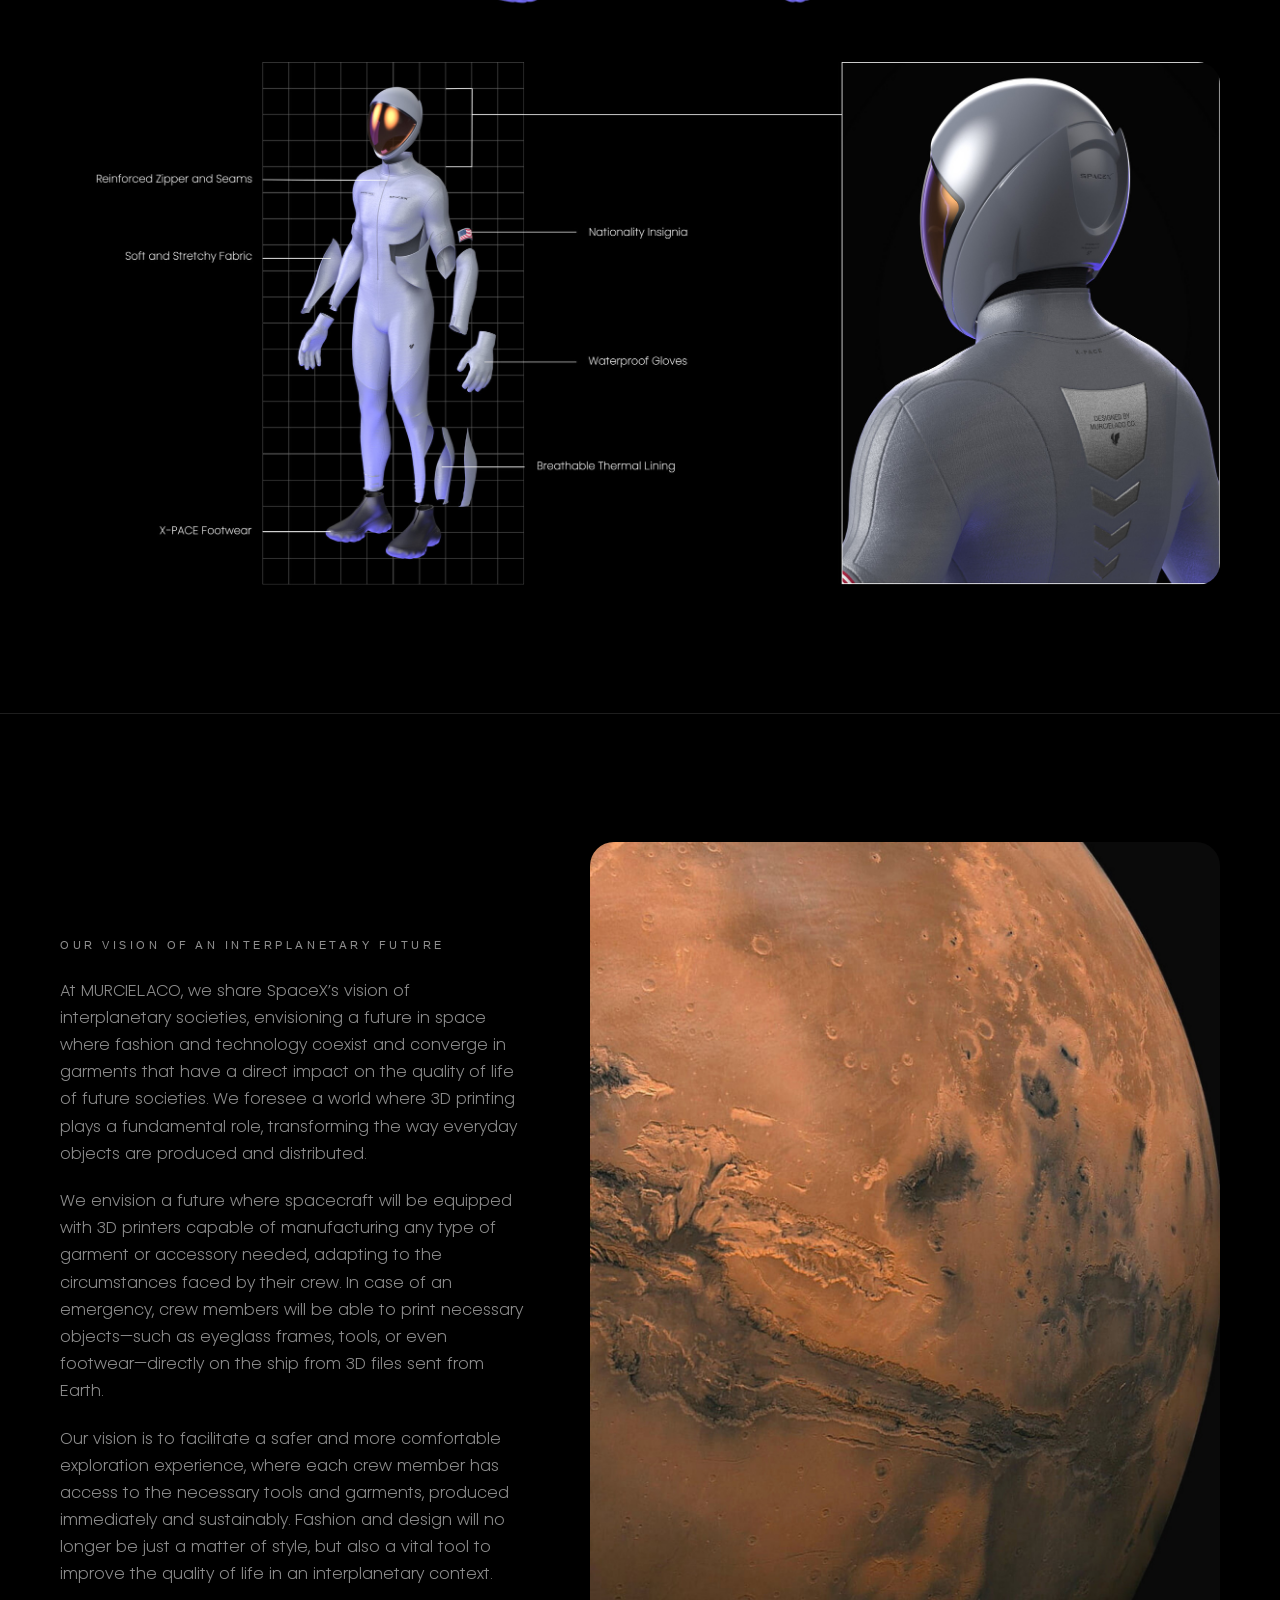
==== commit d1858b84: "Open VAMPYRO nav link in a new tab (labs) Co-Authored-By: Claude Opus 5.5 <noreply@anthropic.com> C" ====
--- a/labs/index.html
+++ b/labs/index.html
@@ -29,7 +29,7 @@
       <li><a href="./" aria-current="page">Labs</a></li>
       <li><a href="../#services">Services</a></li>
       <li><a href="../#work">Work</a></li>
-      <li><a href="https://vampyro.space">VAMPYRO</a></li>
+      <li><a href="https://vampyro.space" target="_blank" rel="noopener">VAMPYRO</a></li>
       <li><a href="#contact" class="btn sm" style="color:var(--void)">Contact</a></li>
     </ul>
     <button class="menu-btn" type="button" aria-label="Open menu" aria-expanded="false" aria-controls="drawer"><i></i></button>
@@ -42,7 +42,7 @@
     <li><a href="../studios/">Studios</a></li>
     <li><a href="./">Labs</a></li>
     <li><a href="../#services">Services</a></li>
-    <li><a href="https://vampyro.space">VAMPYRO</a></li>
+    <li><a href="https://vampyro.space" target="_blank" rel="noopener">VAMPYRO</a></li>
     <li><a href="#contact">Contact</a></li>
   </ul>
   <p class="mail">contact@murcielaco.com</p>
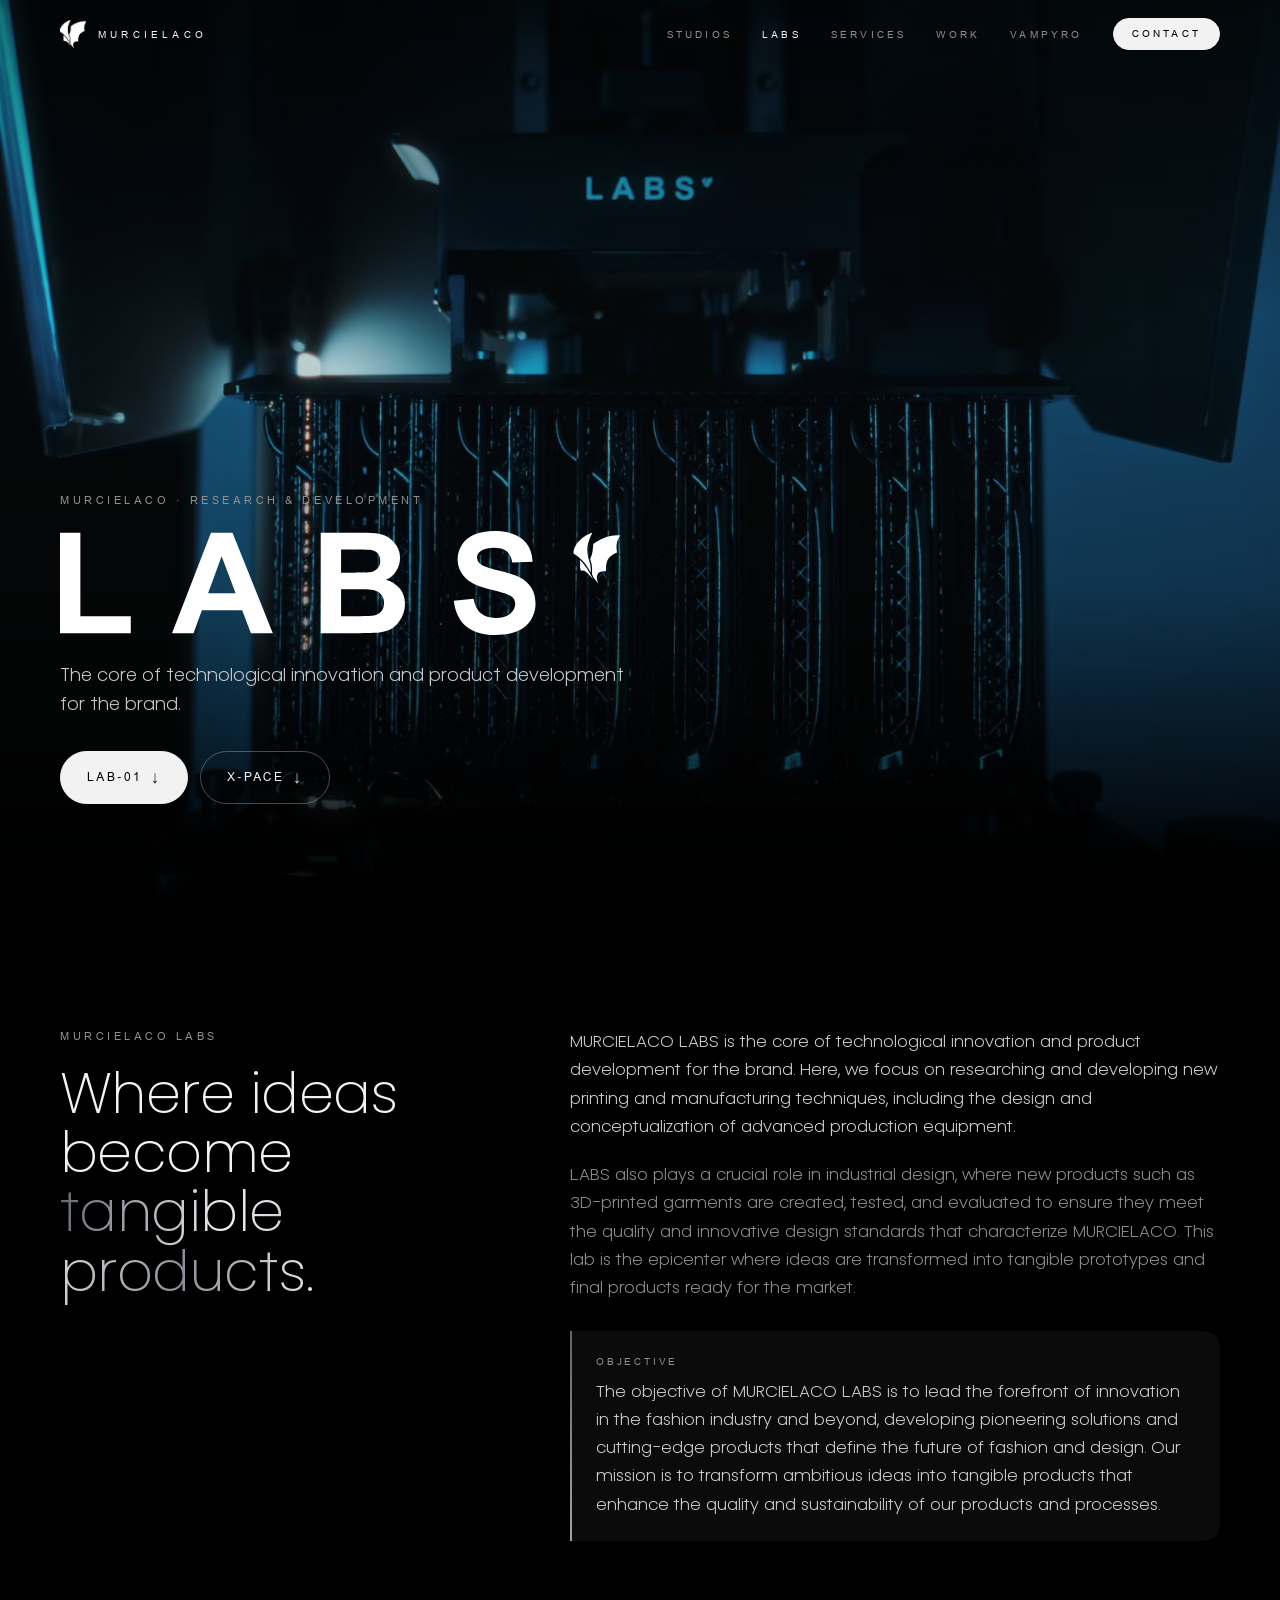
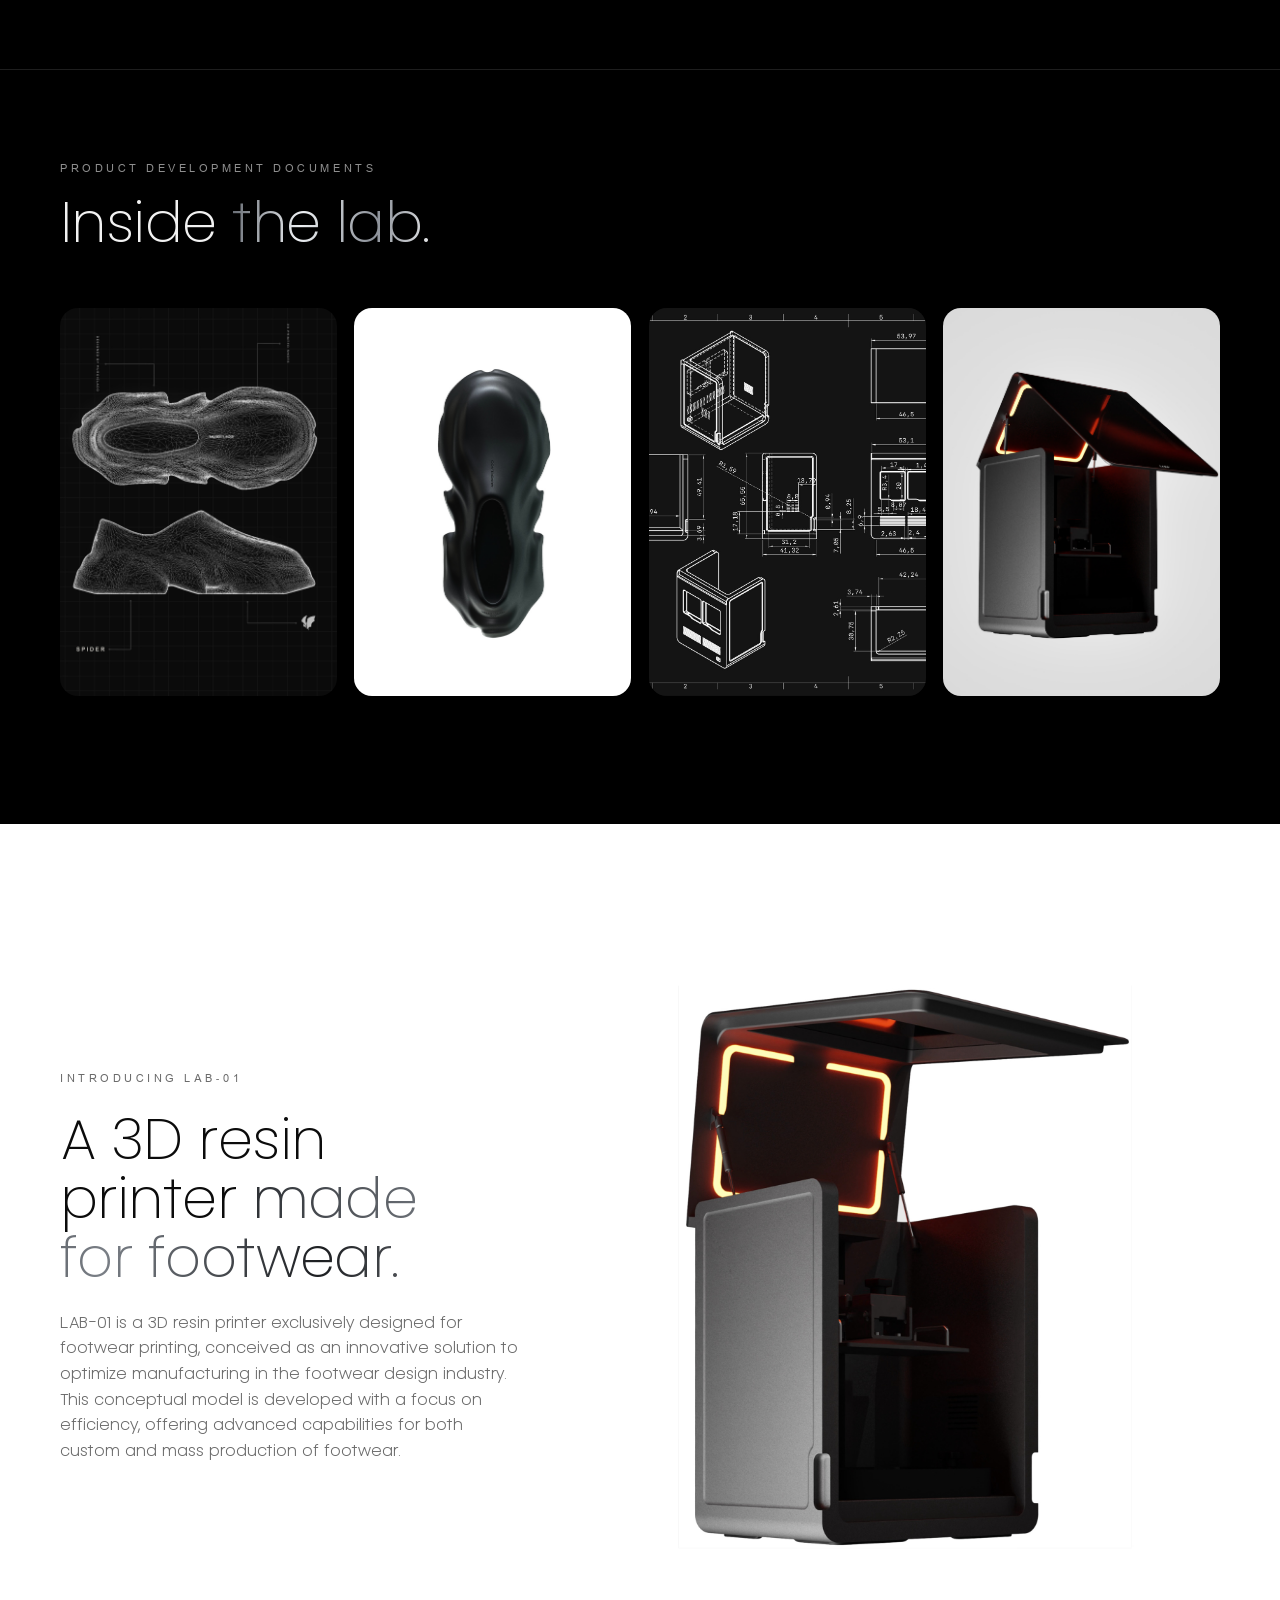
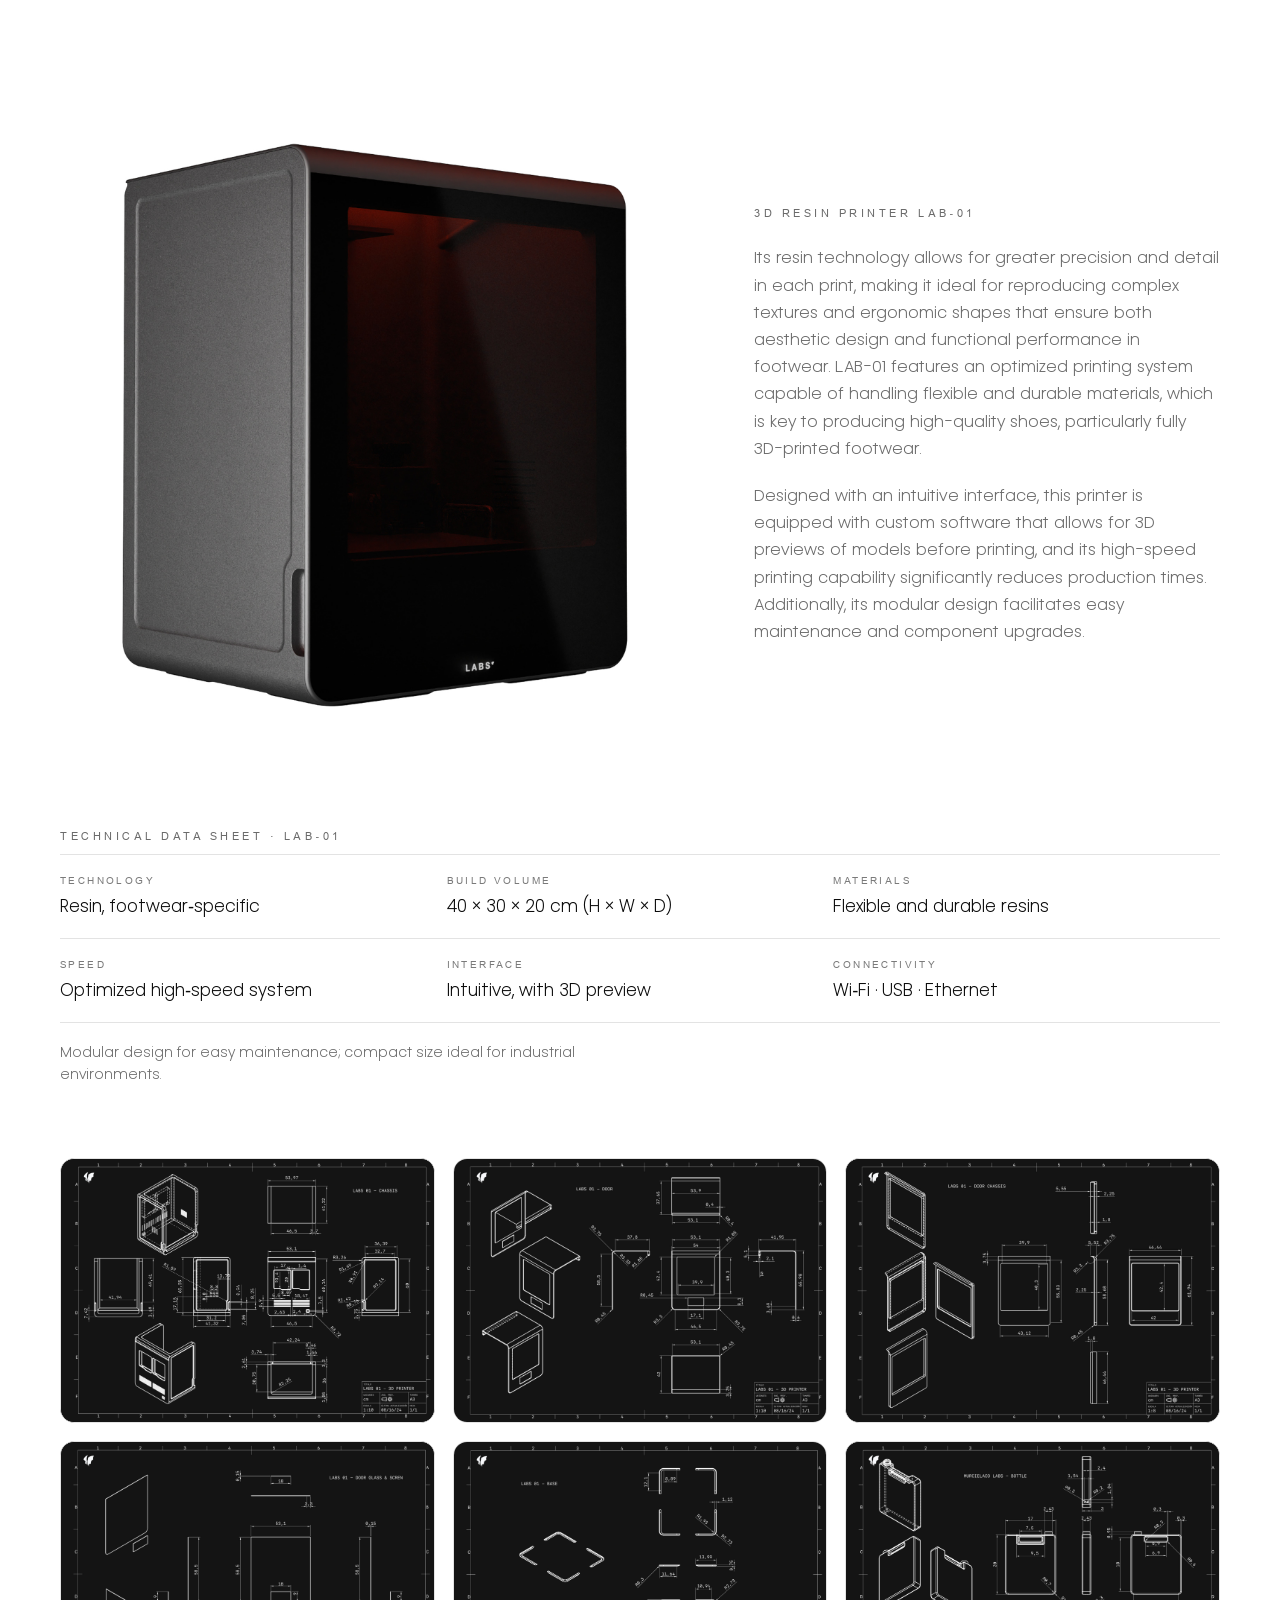
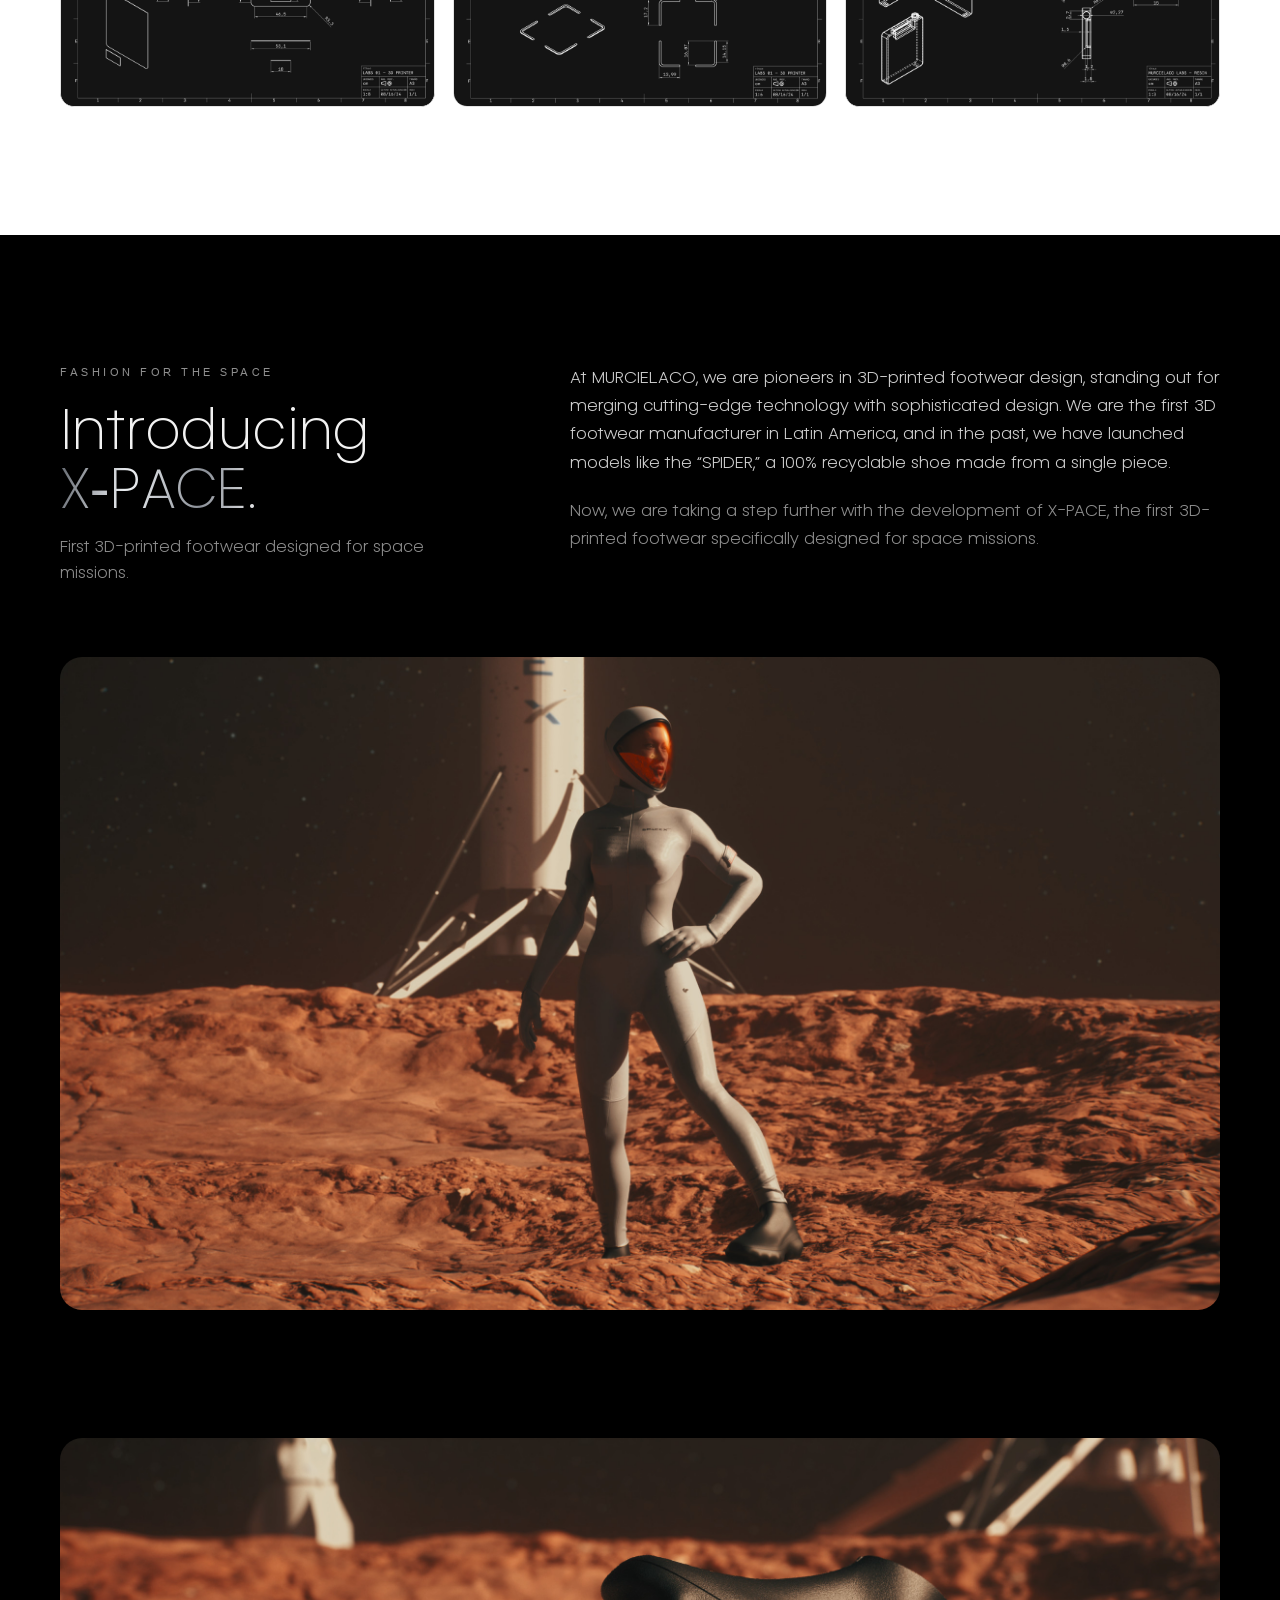
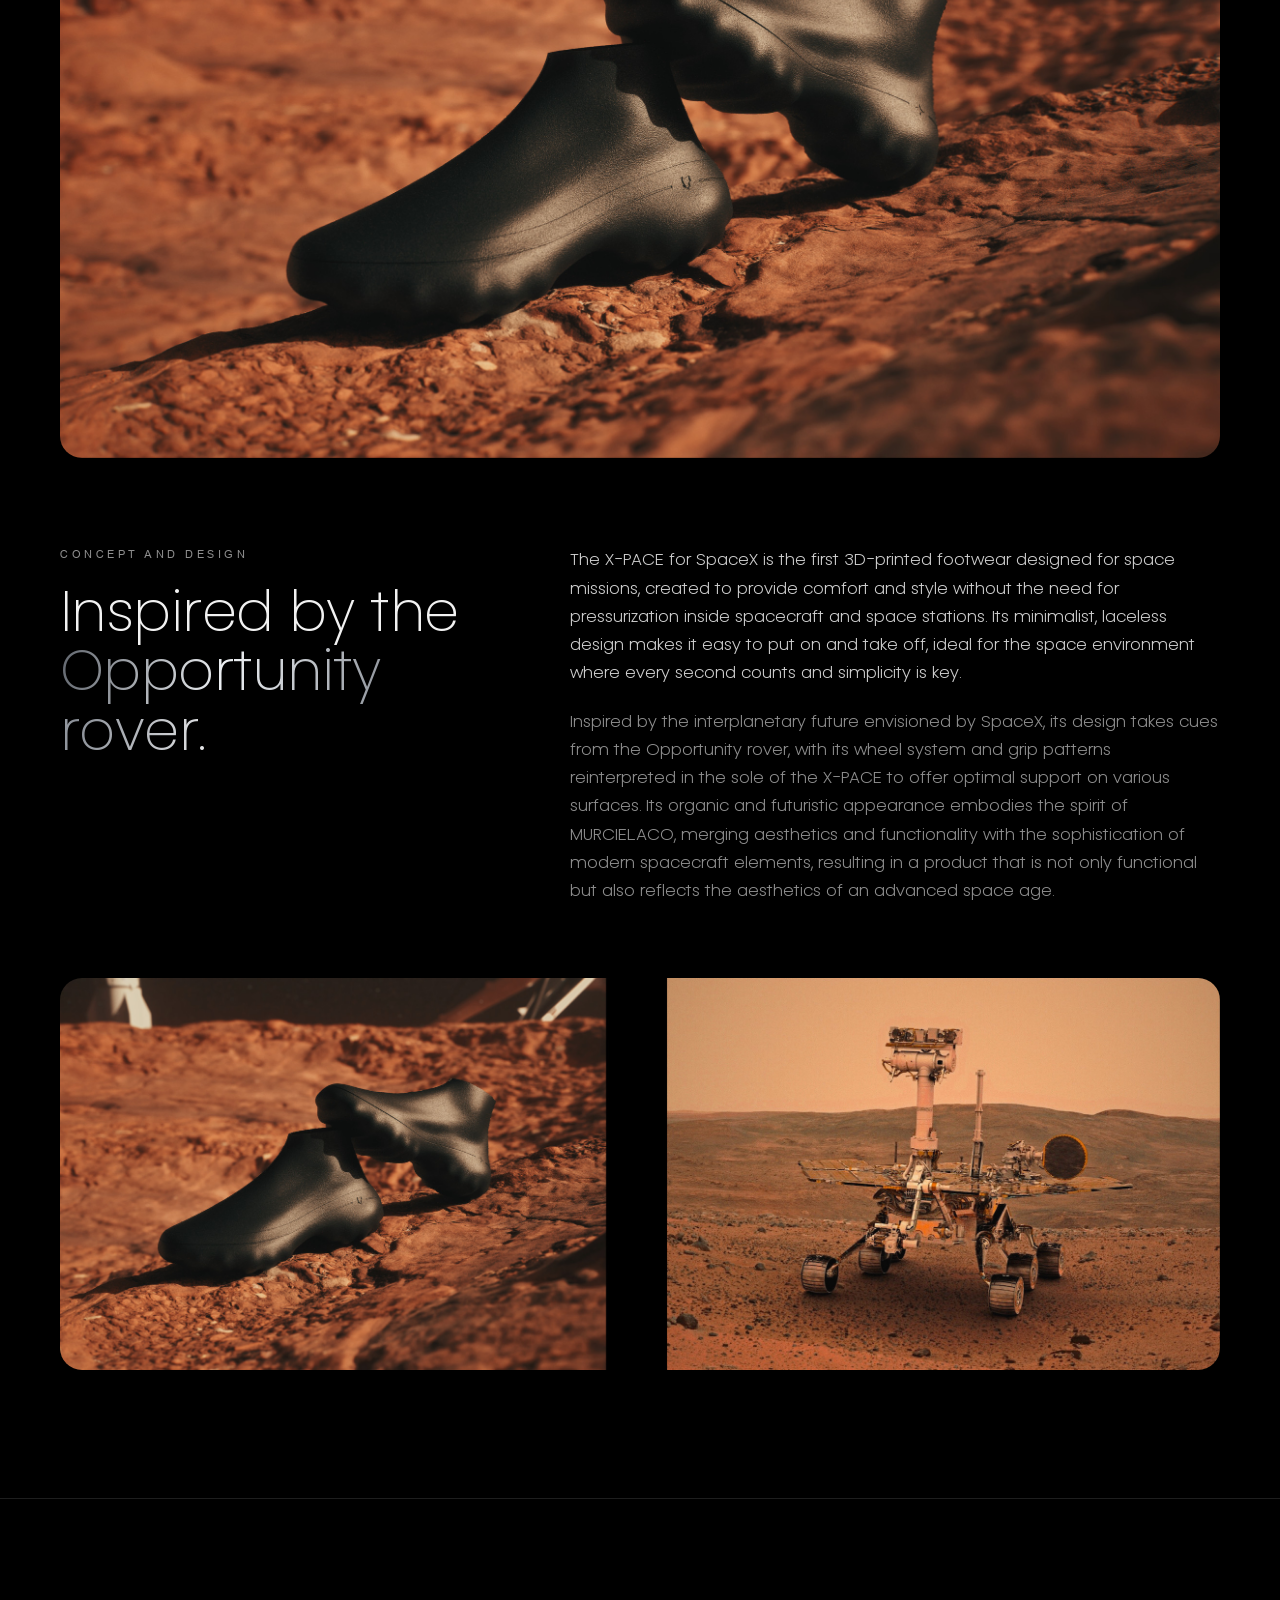
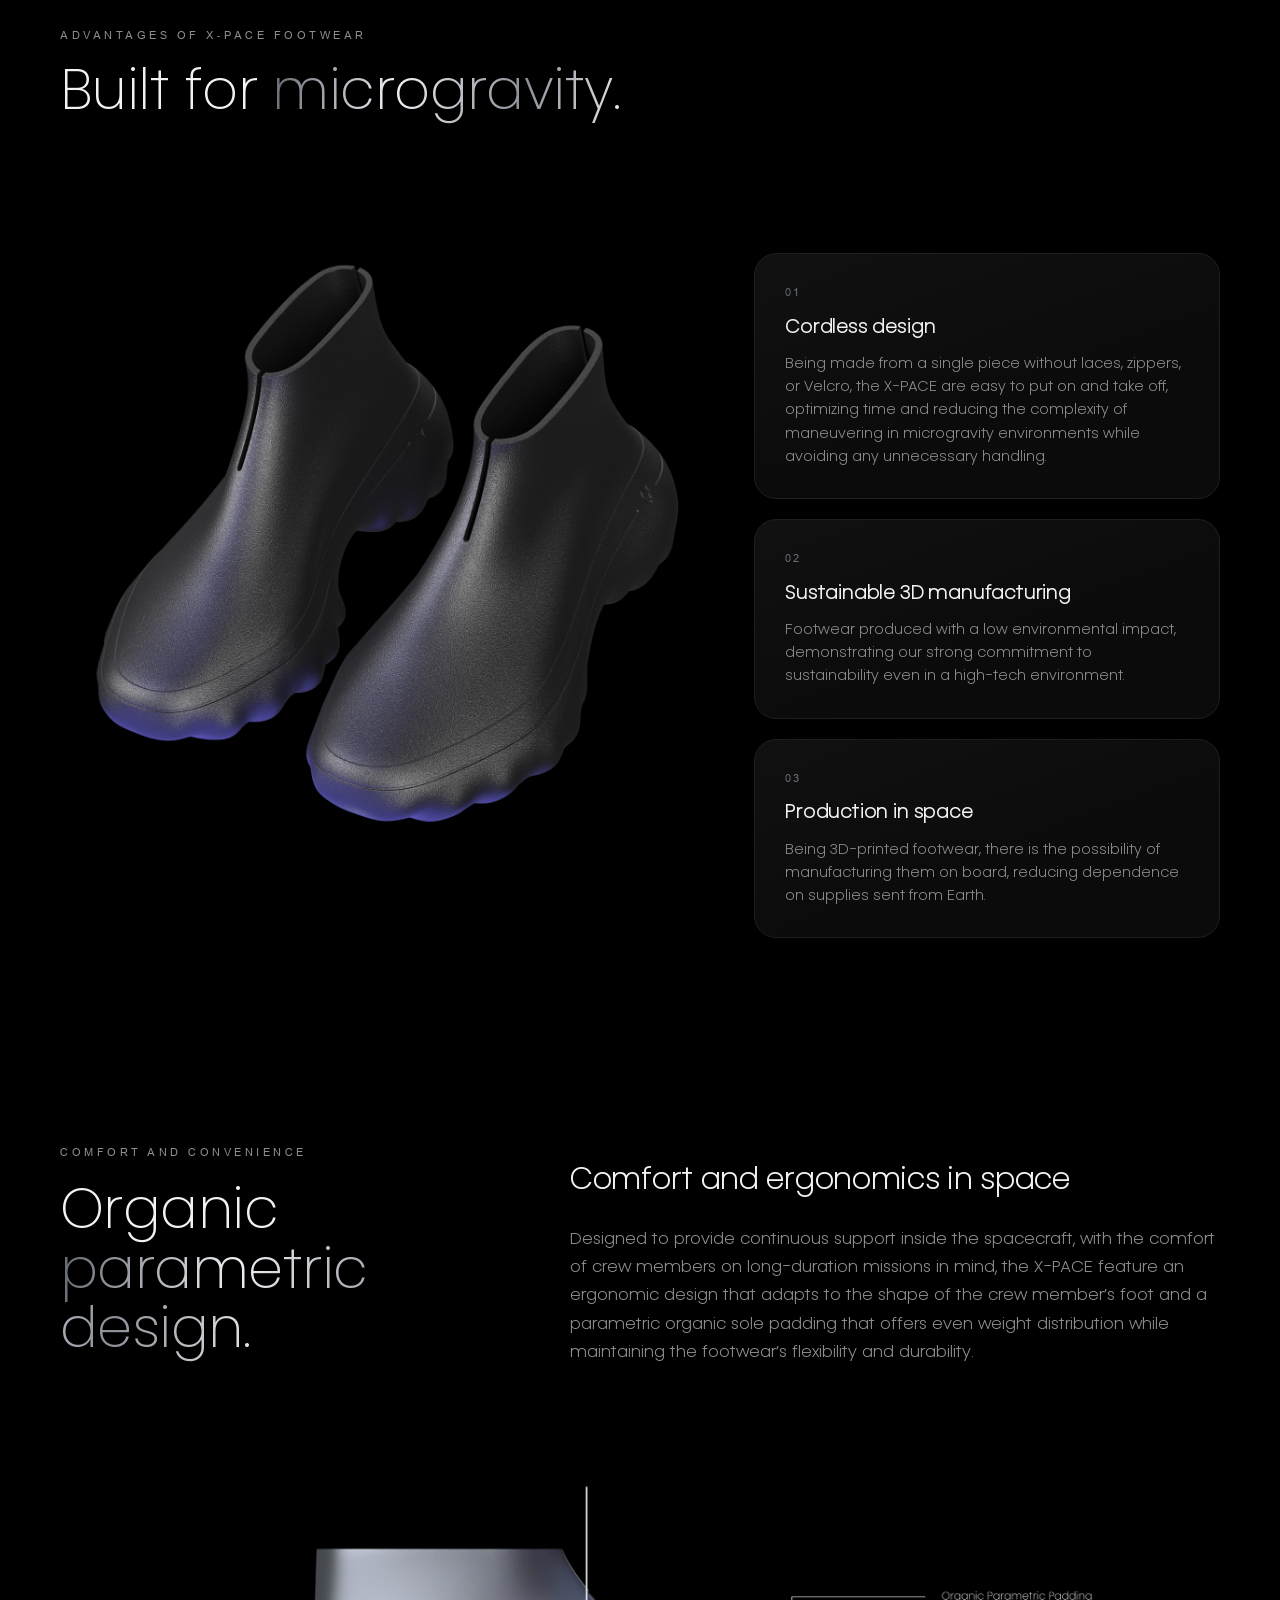
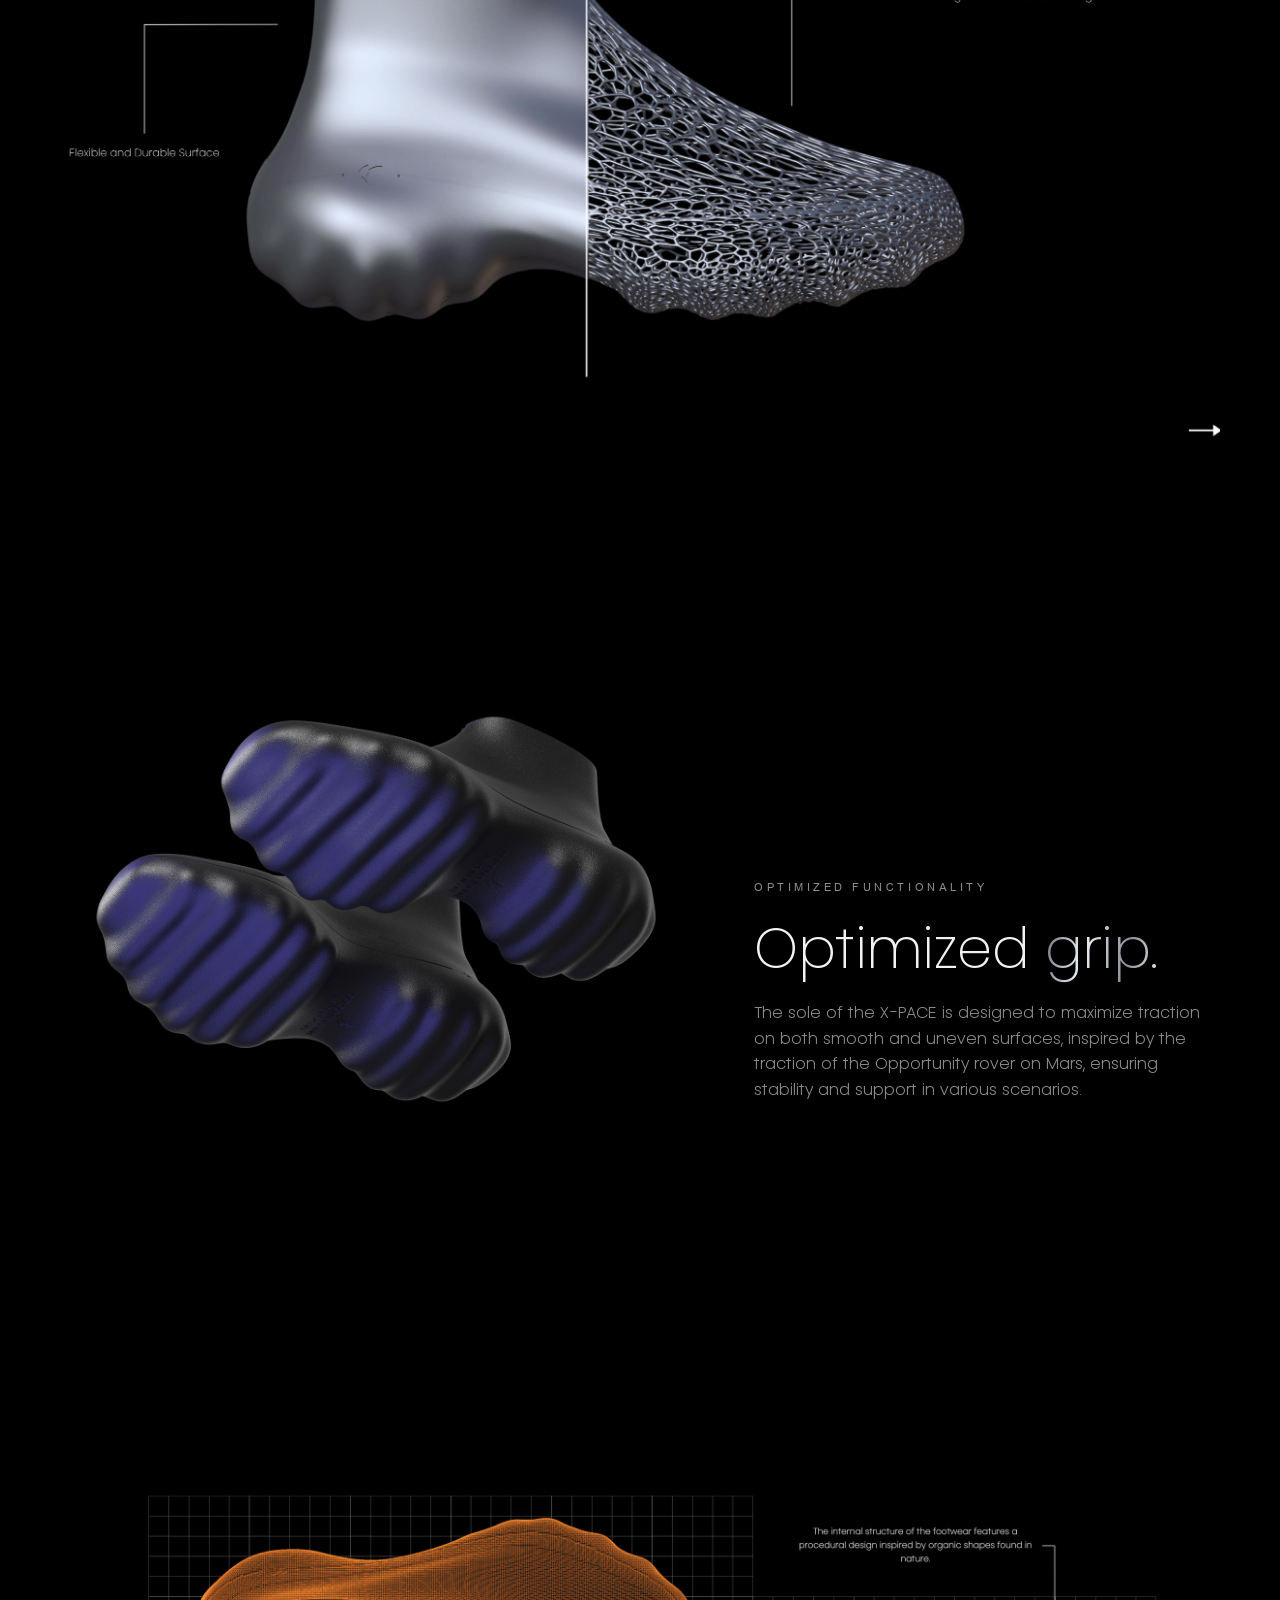
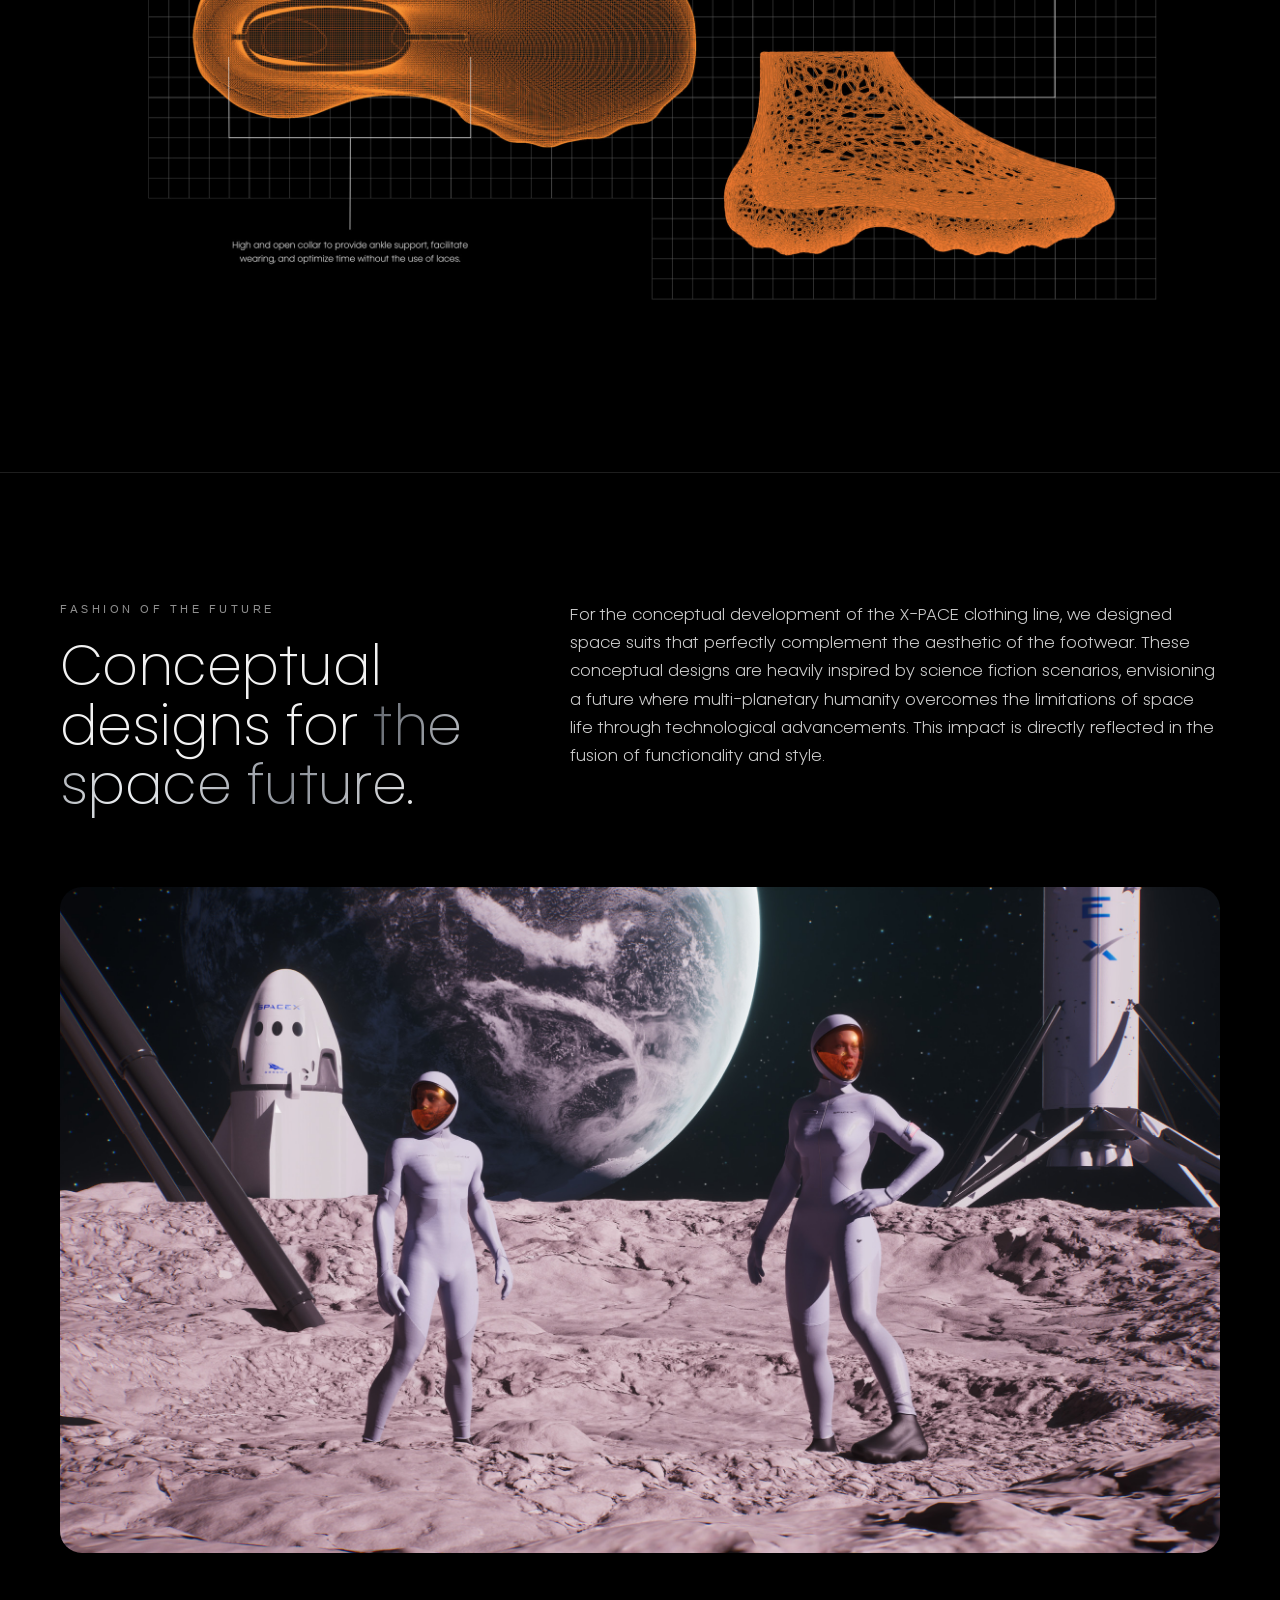
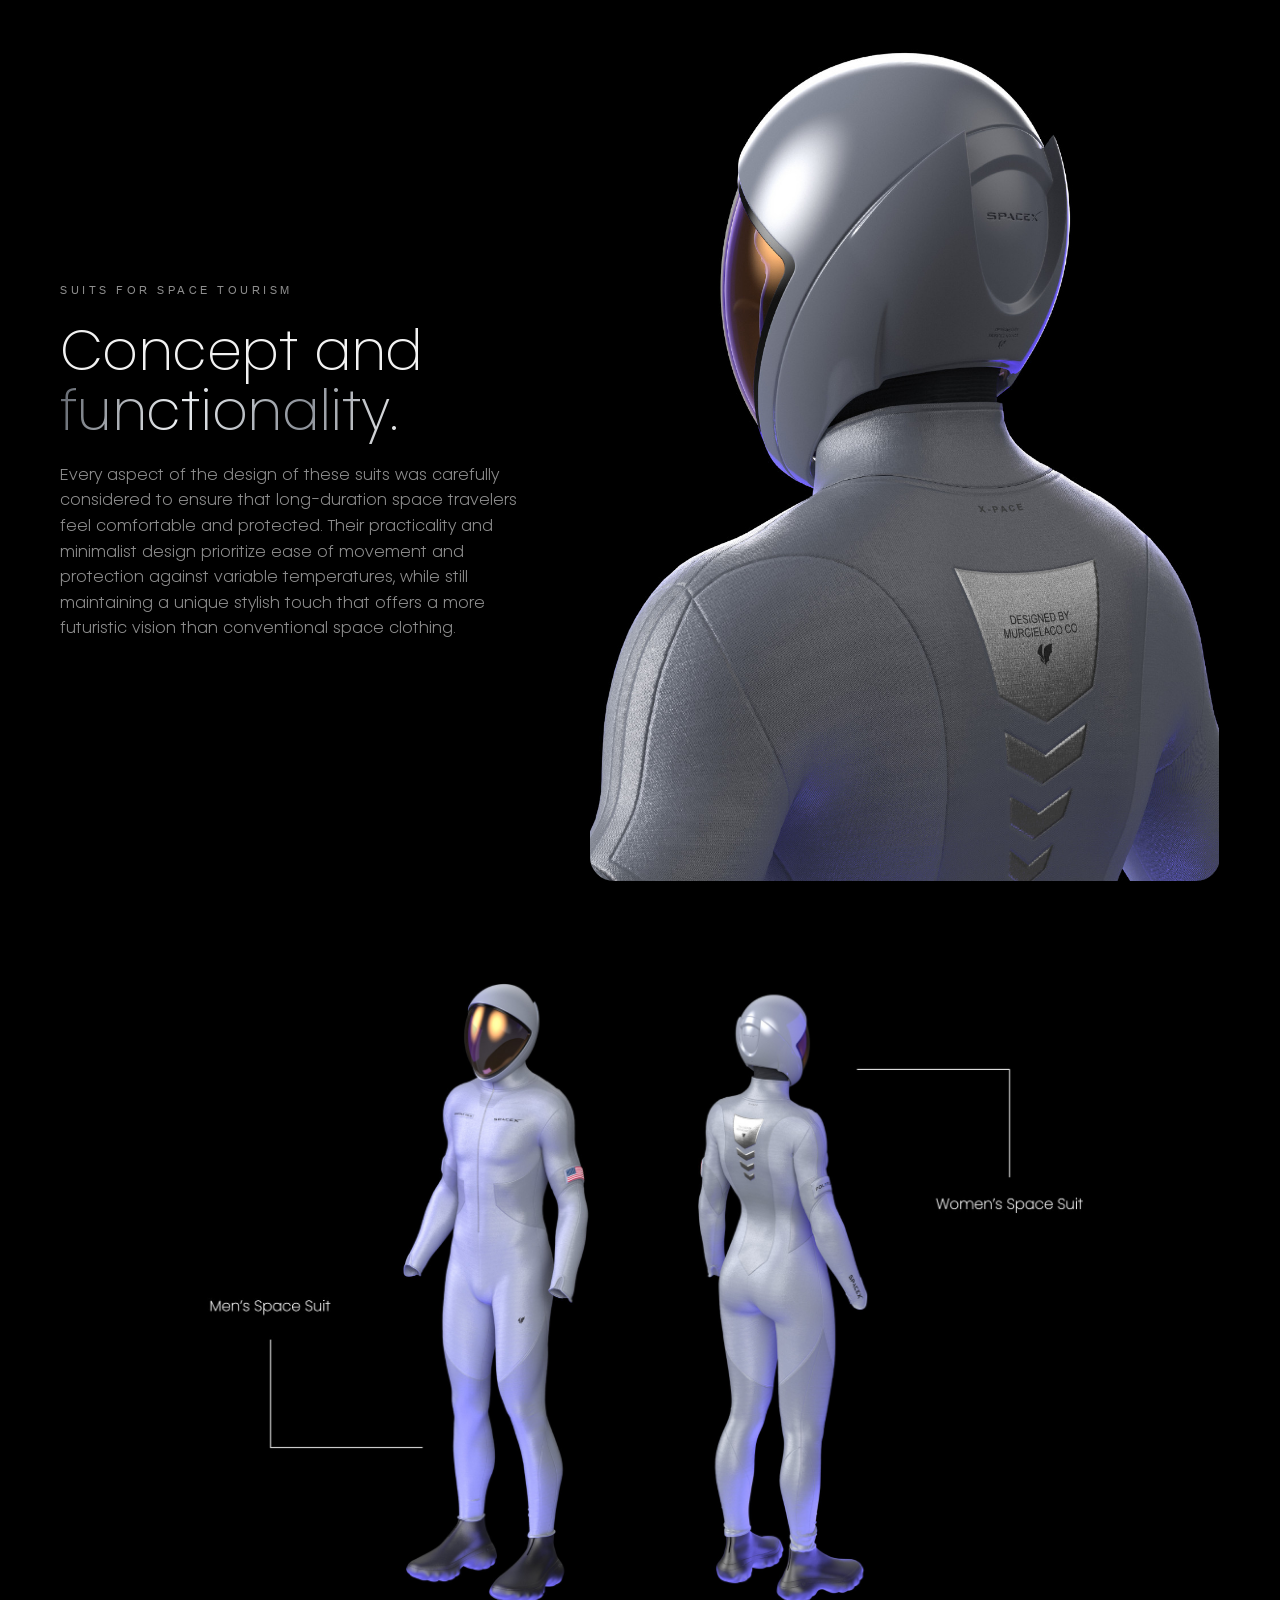
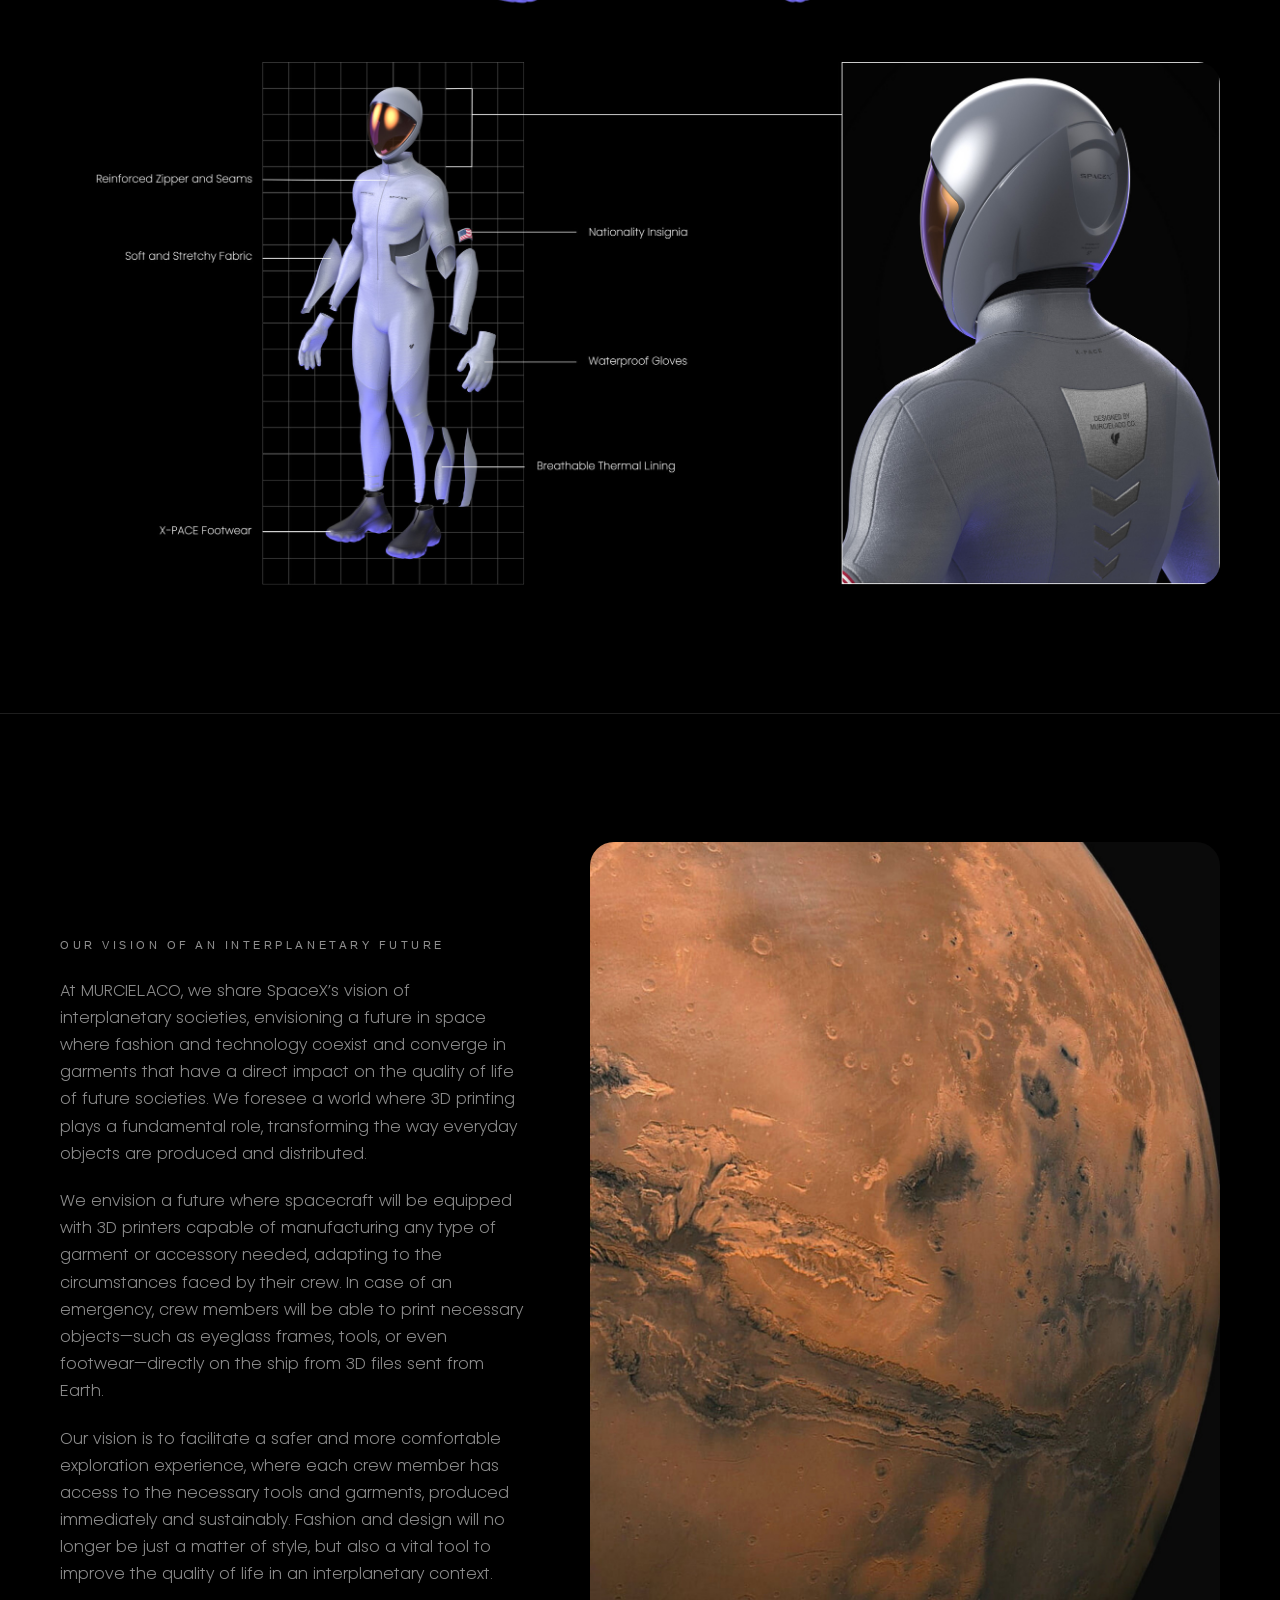
==== commit 779ba959: "Uppercase LABS/STUDIOS link text for search results (labs) Co-Authored-By: Claude Opus 5.5 <noreply@" ====
--- a/labs/index.html
+++ b/labs/index.html
@@ -25,8 +25,8 @@
   <div class="wrap">
     <a class="brand" href="../" aria-label="MURCIELACO home"><img src="../assets/logo.png" alt=""><span>MURCIELACO</span></a>
     <ul>
-      <li><a href="../studios/">Studios</a></li>
-      <li><a href="./" aria-current="page">Labs</a></li>
+      <li><a href="../studios/">STUDIOS</a></li>
+      <li><a href="./" aria-current="page">LABS</a></li>
       <li><a href="../#services">Services</a></li>
       <li><a href="../#work">Work</a></li>
       <li><a href="https://vampyro.space" target="_blank" rel="noopener">VAMPYRO</a></li>
@@ -39,8 +39,8 @@
   <button class="close" type="button" aria-label="Close menu">✕</button>
   <ul>
     <li><a href="../">Home</a></li>
-    <li><a href="../studios/">Studios</a></li>
-    <li><a href="./">Labs</a></li>
+    <li><a href="../studios/">STUDIOS</a></li>
+    <li><a href="./">LABS</a></li>
     <li><a href="../#services">Services</a></li>
     <li><a href="https://vampyro.space" target="_blank" rel="noopener">VAMPYRO</a></li>
     <li><a href="#contact">Contact</a></li>
@@ -290,8 +290,8 @@
       <a class="brand" href="../"><img src="../assets/logo.png" alt=""><span>MURCIELACO</span></a>
       <ul>
         <li><a href="../">Home</a></li>
-        <li><a href="../studios/">Studios</a></li>
-        <li><a href="./">Labs</a></li>
+        <li><a href="../studios/">STUDIOS</a></li>
+        <li><a href="./">LABS</a></li>
         <li><a href="#contact">Contact</a></li>
       </ul>
     </div>
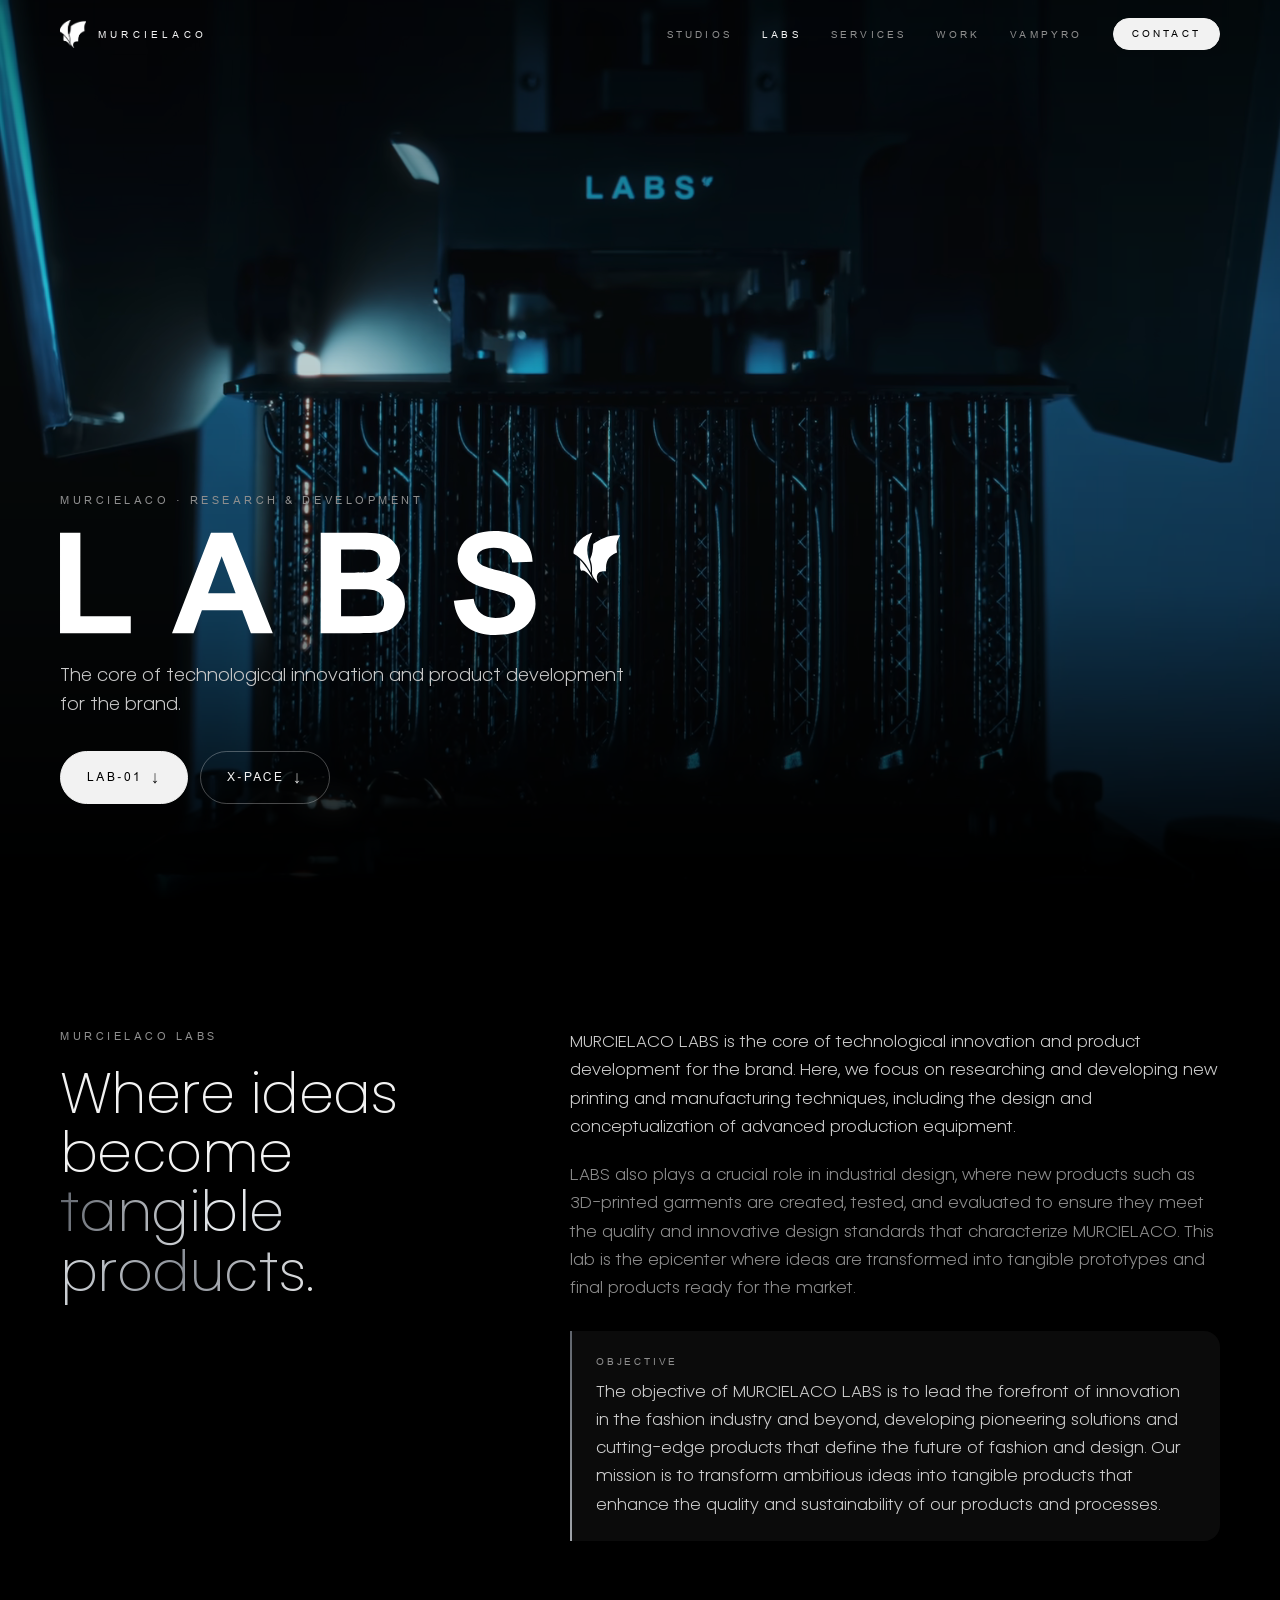
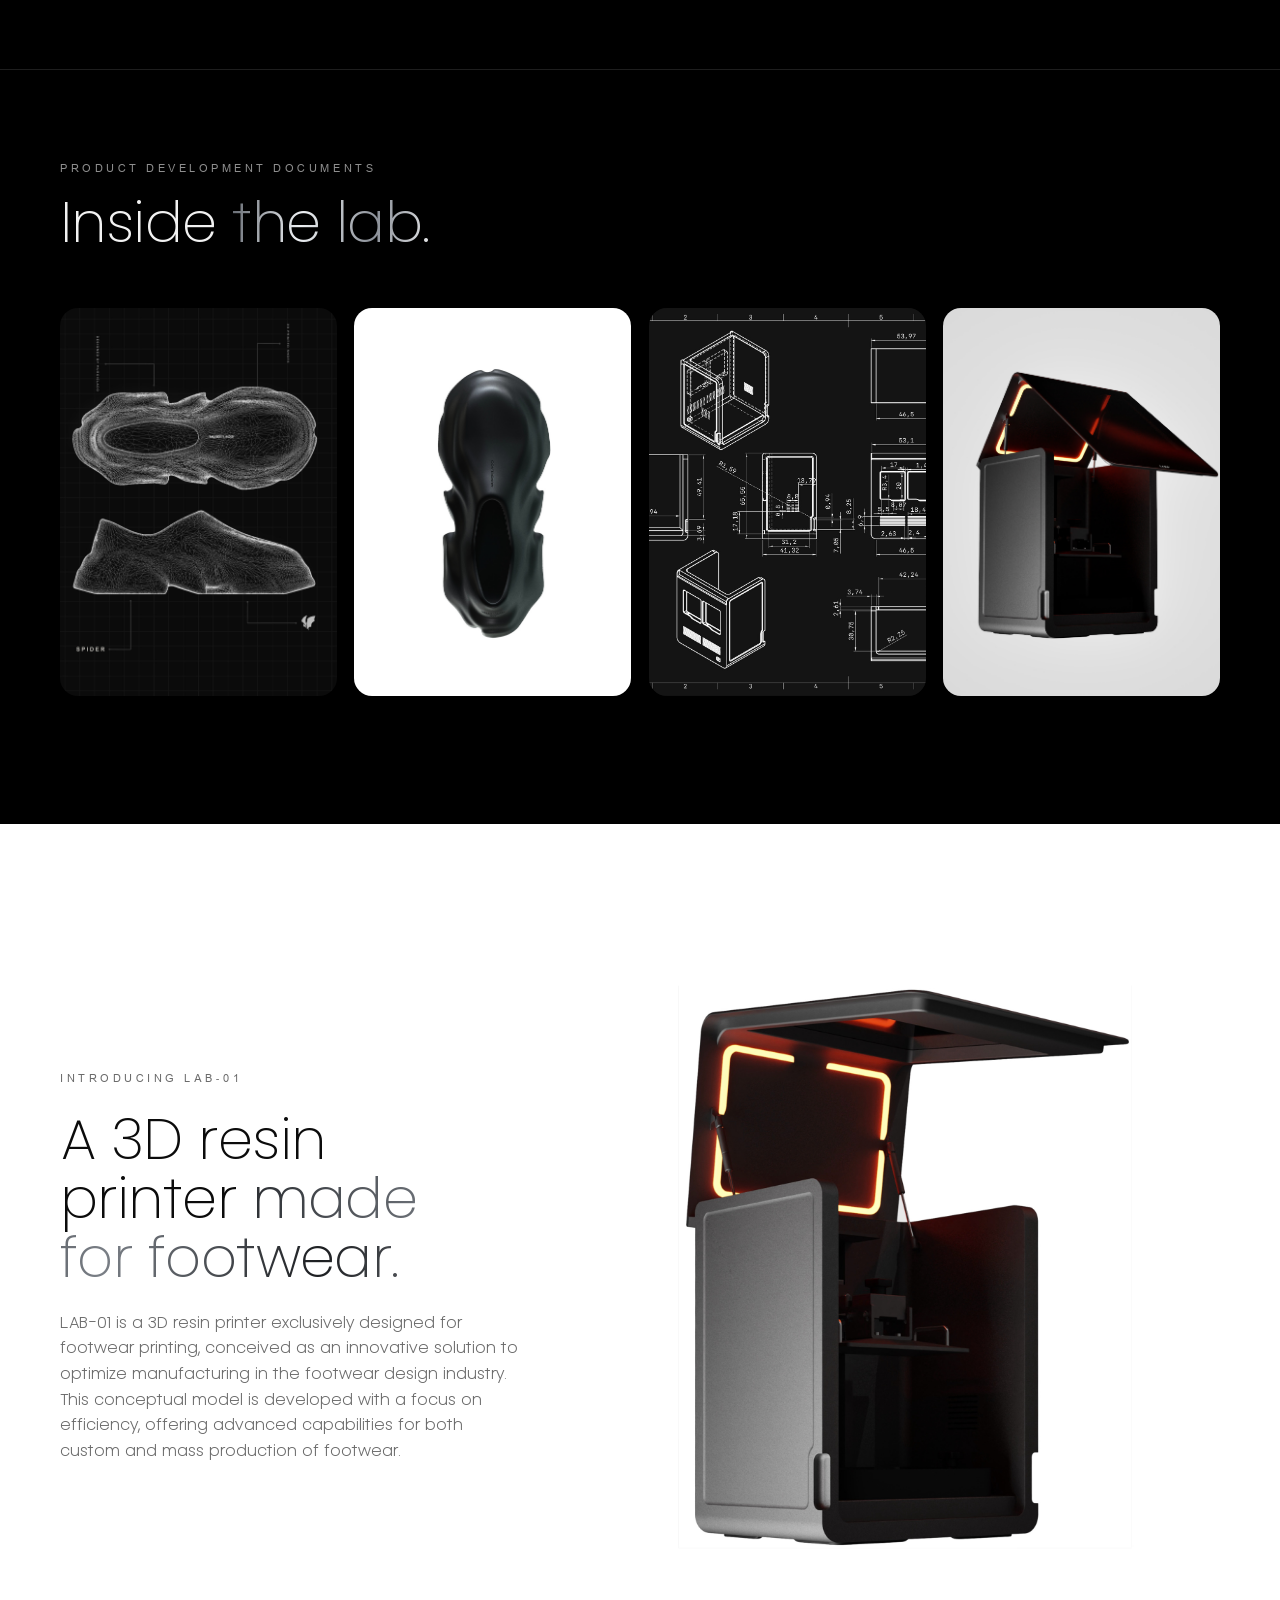
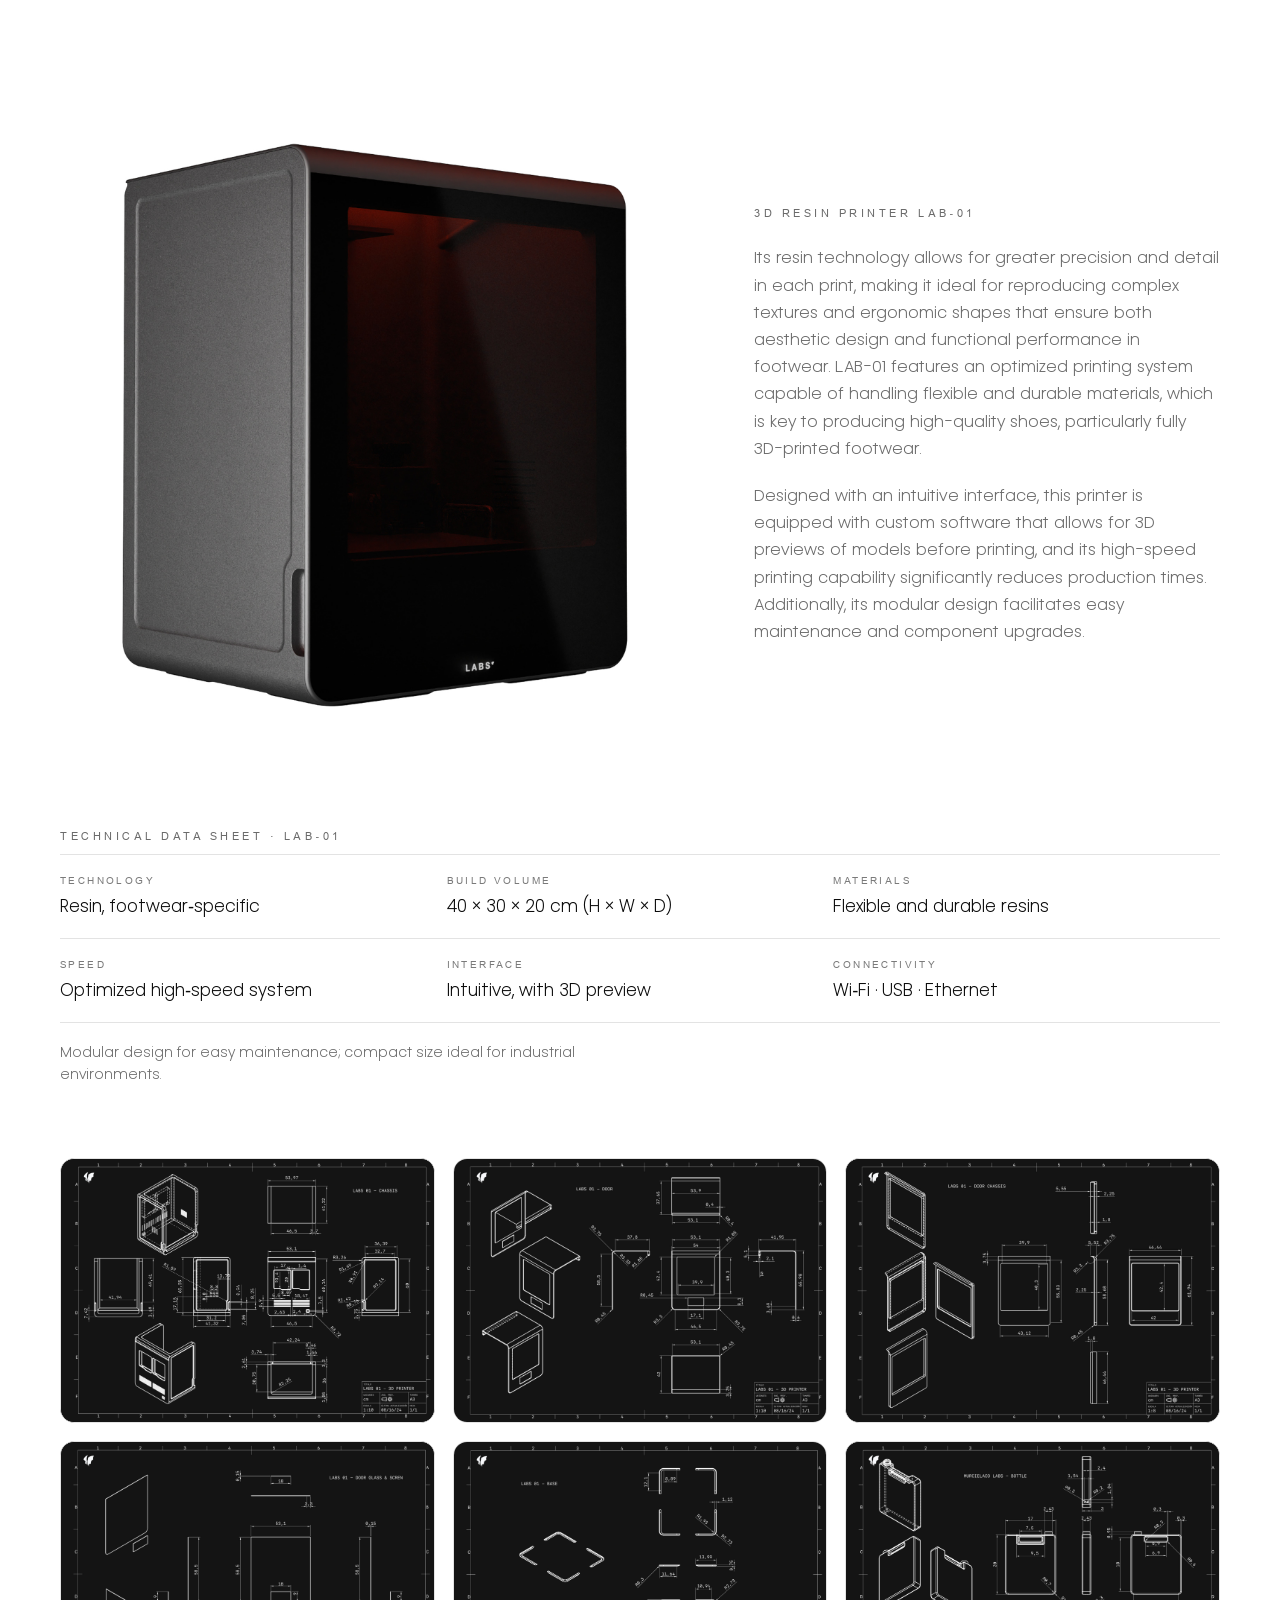
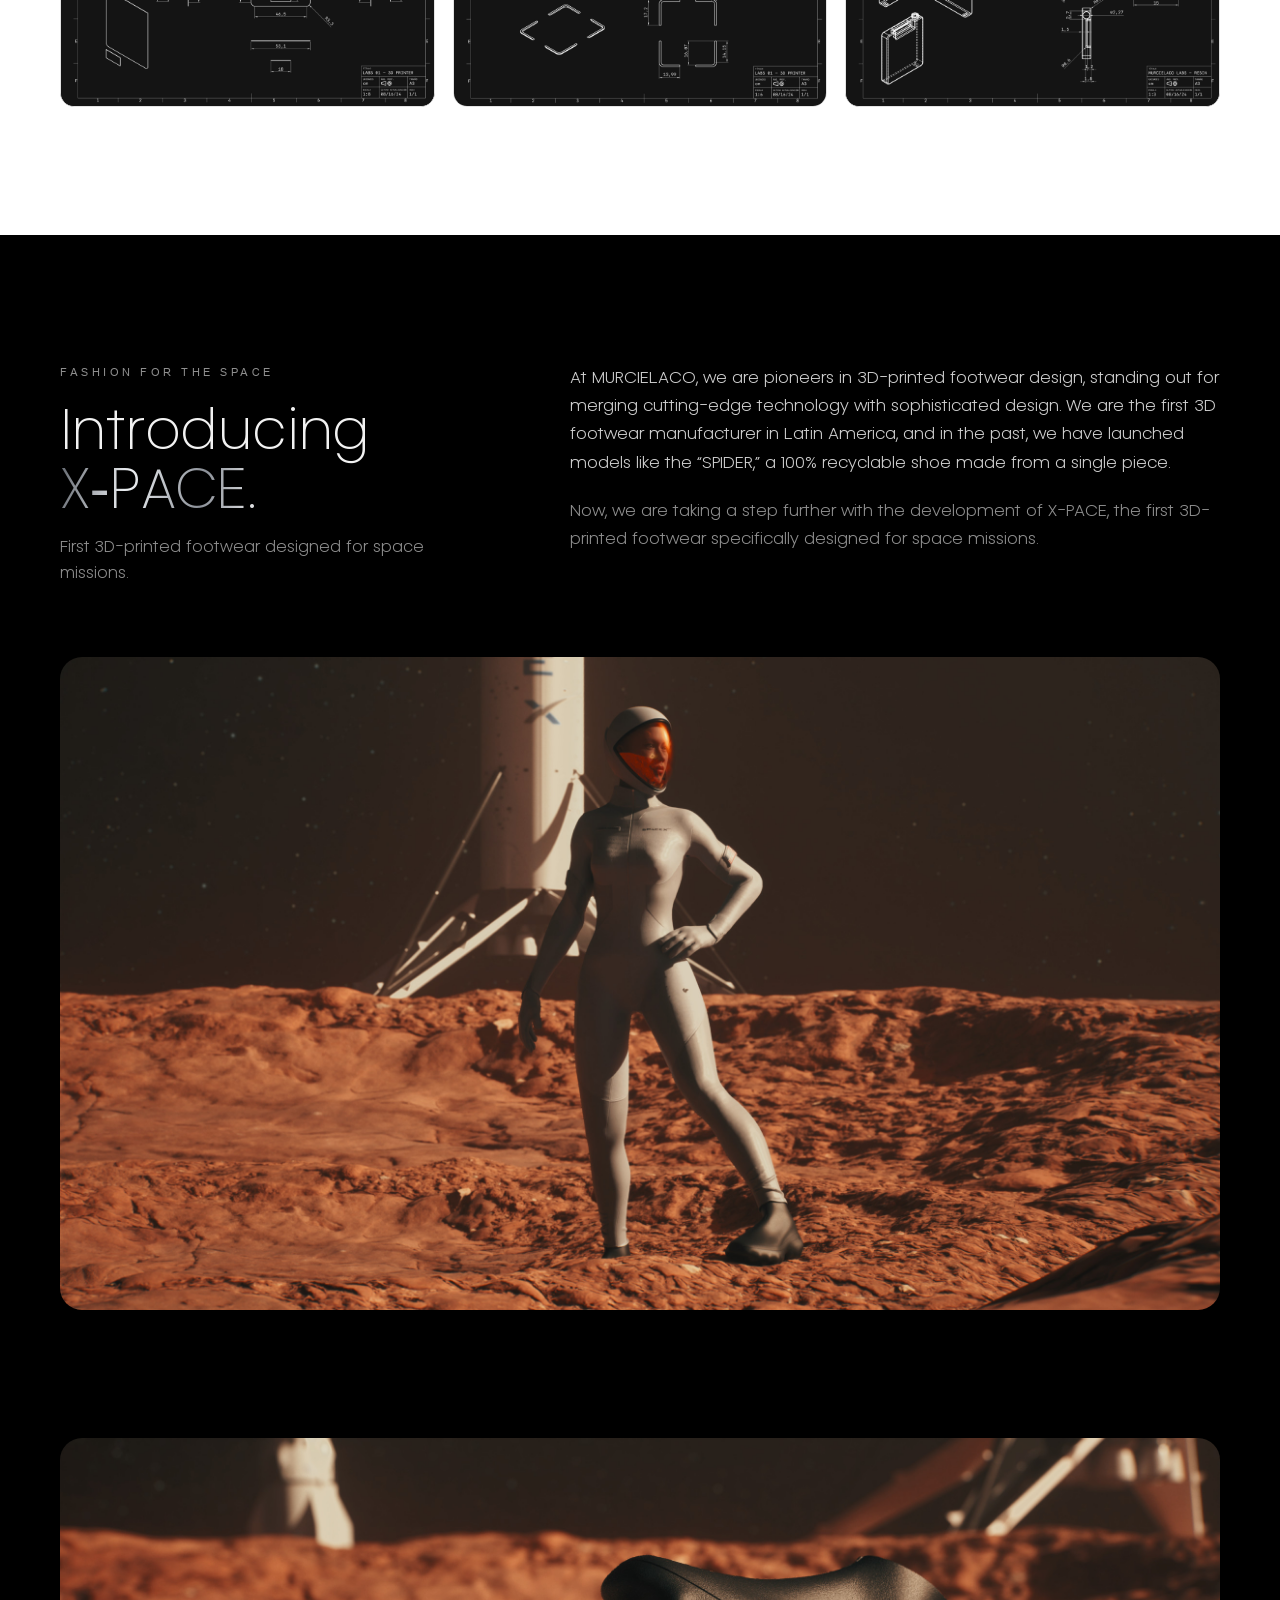
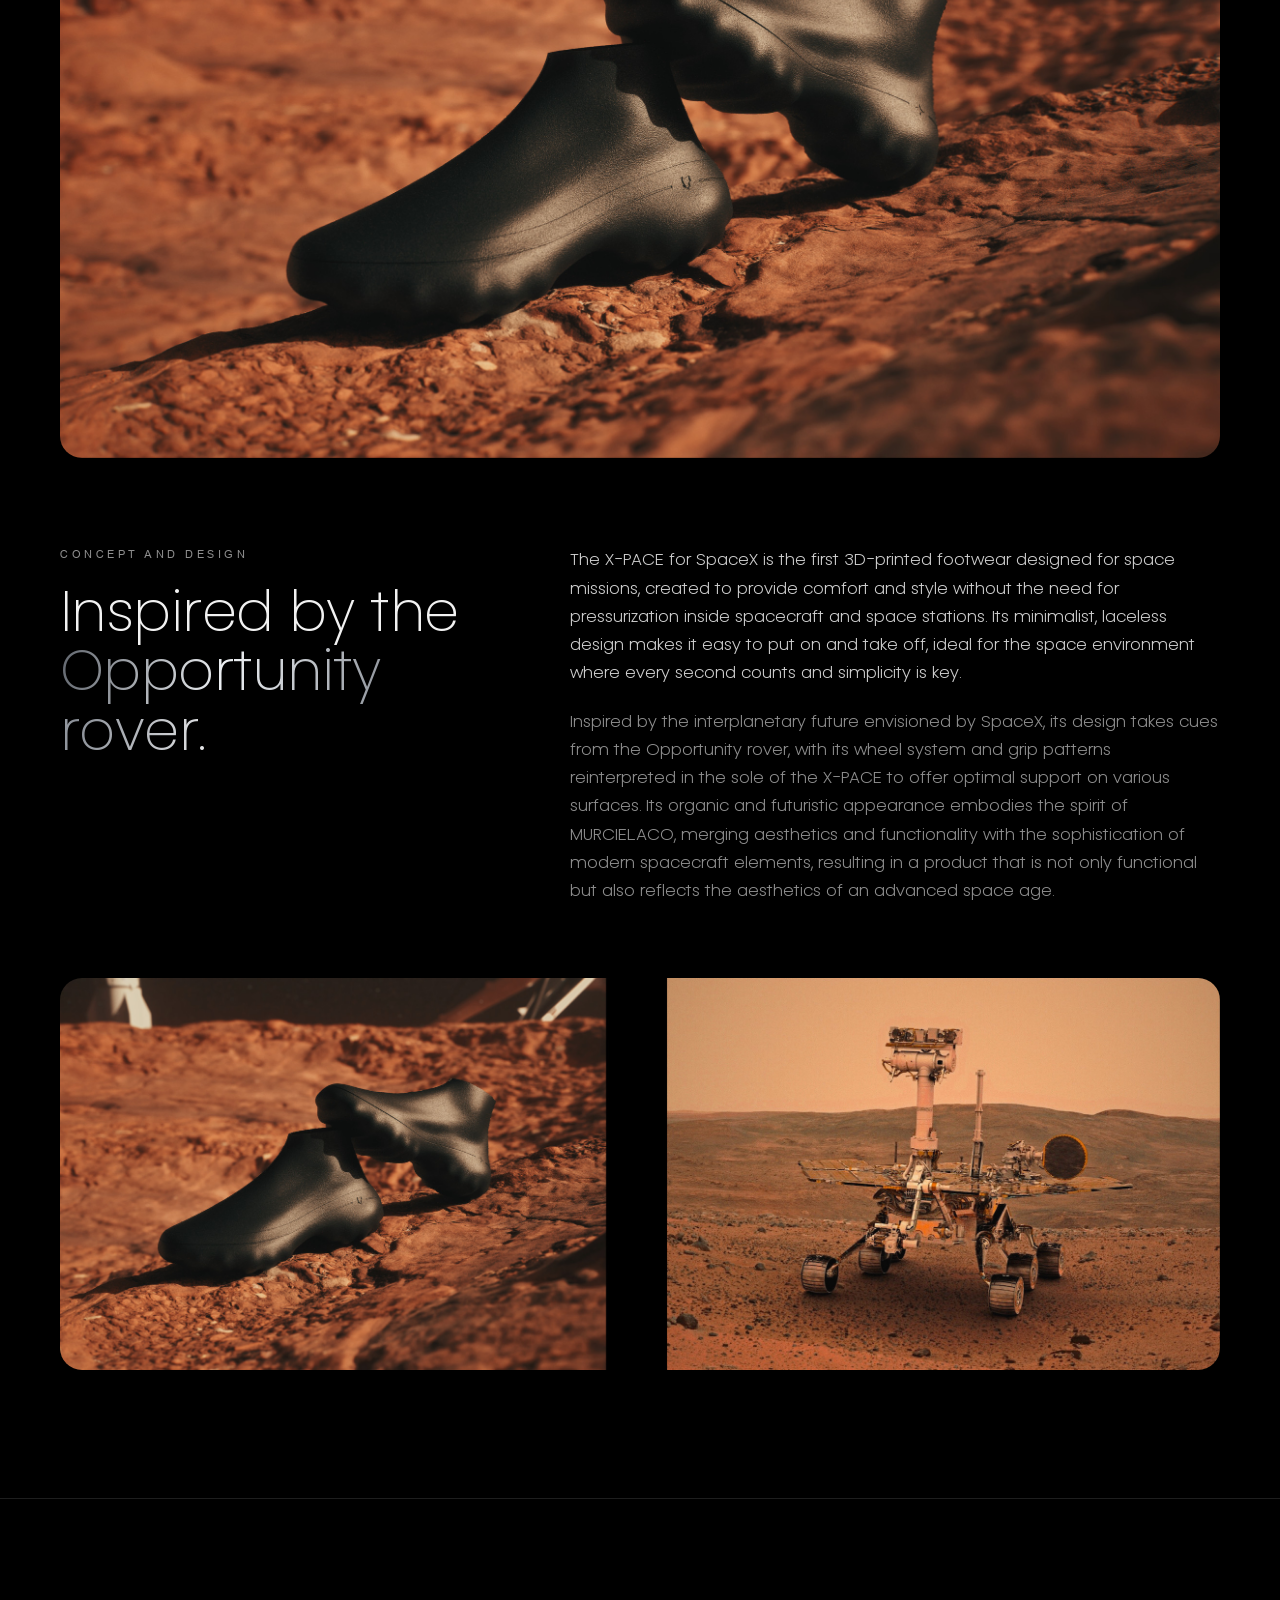
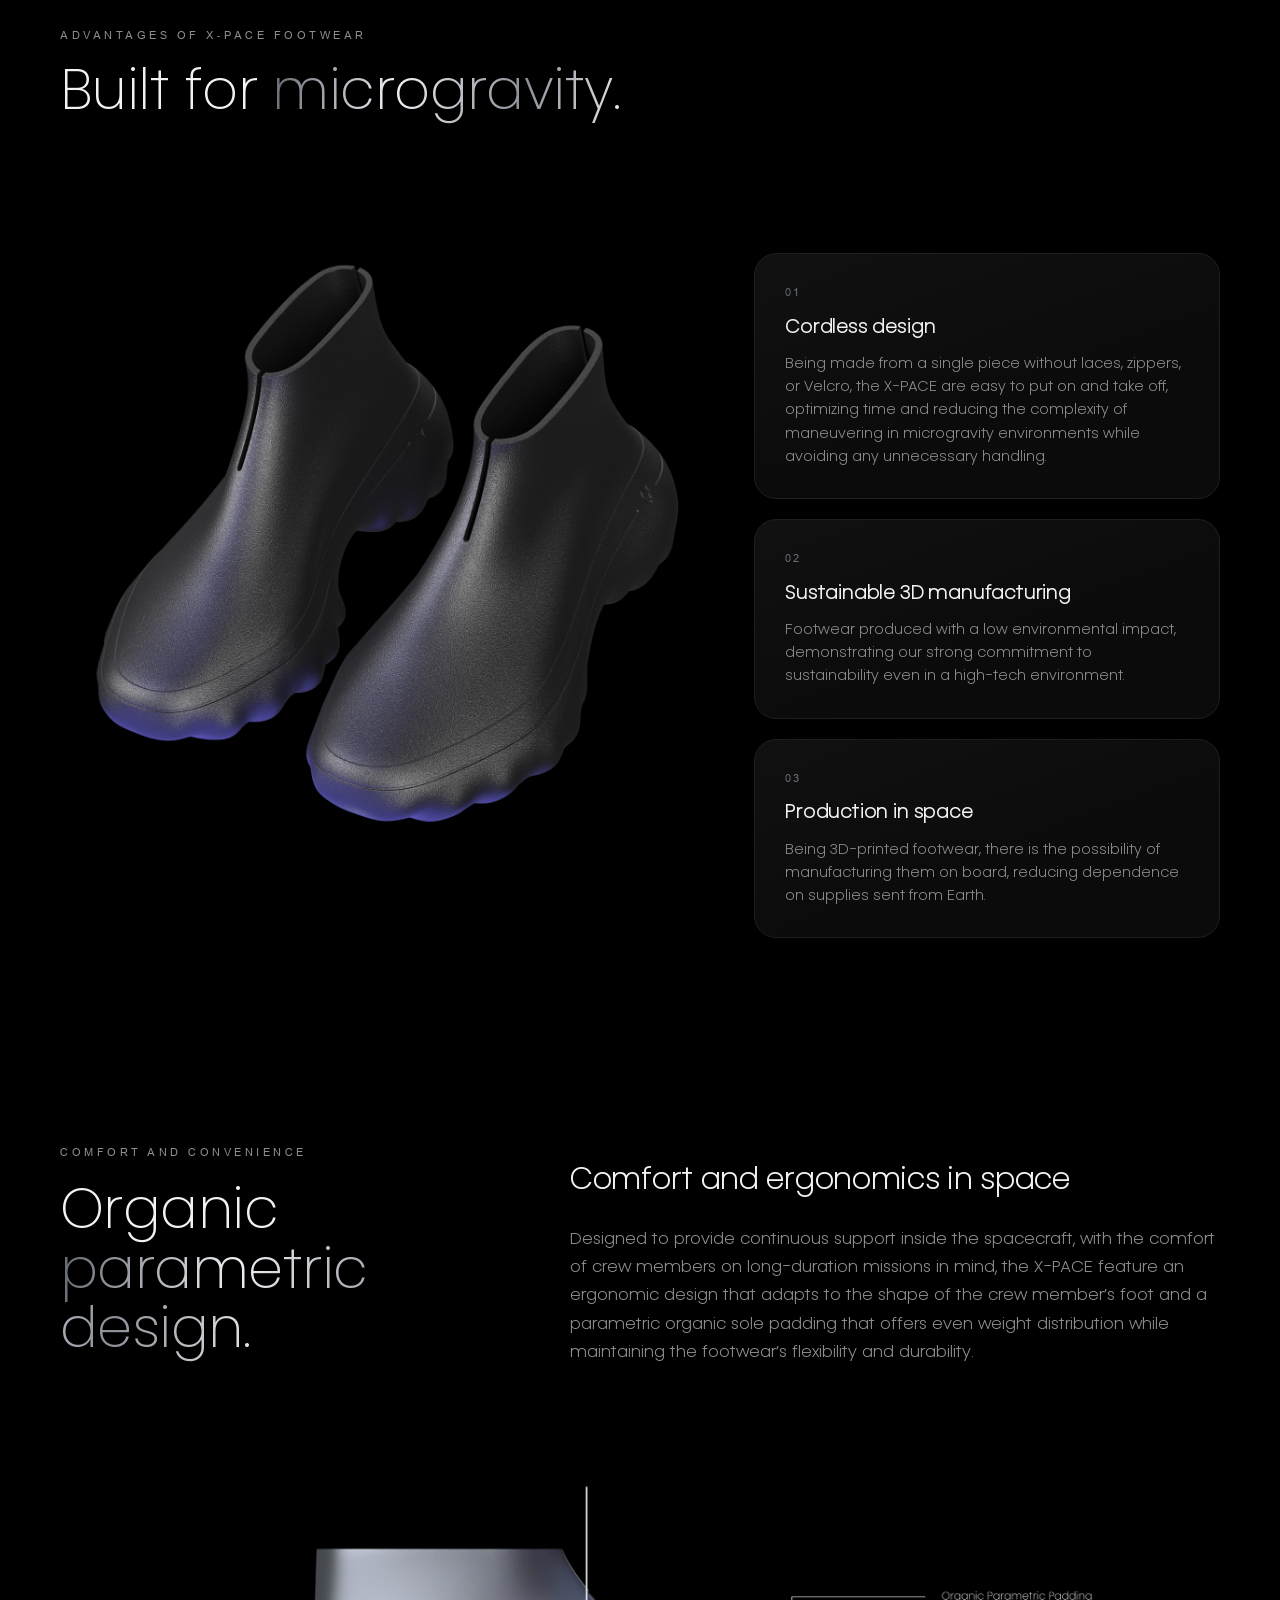
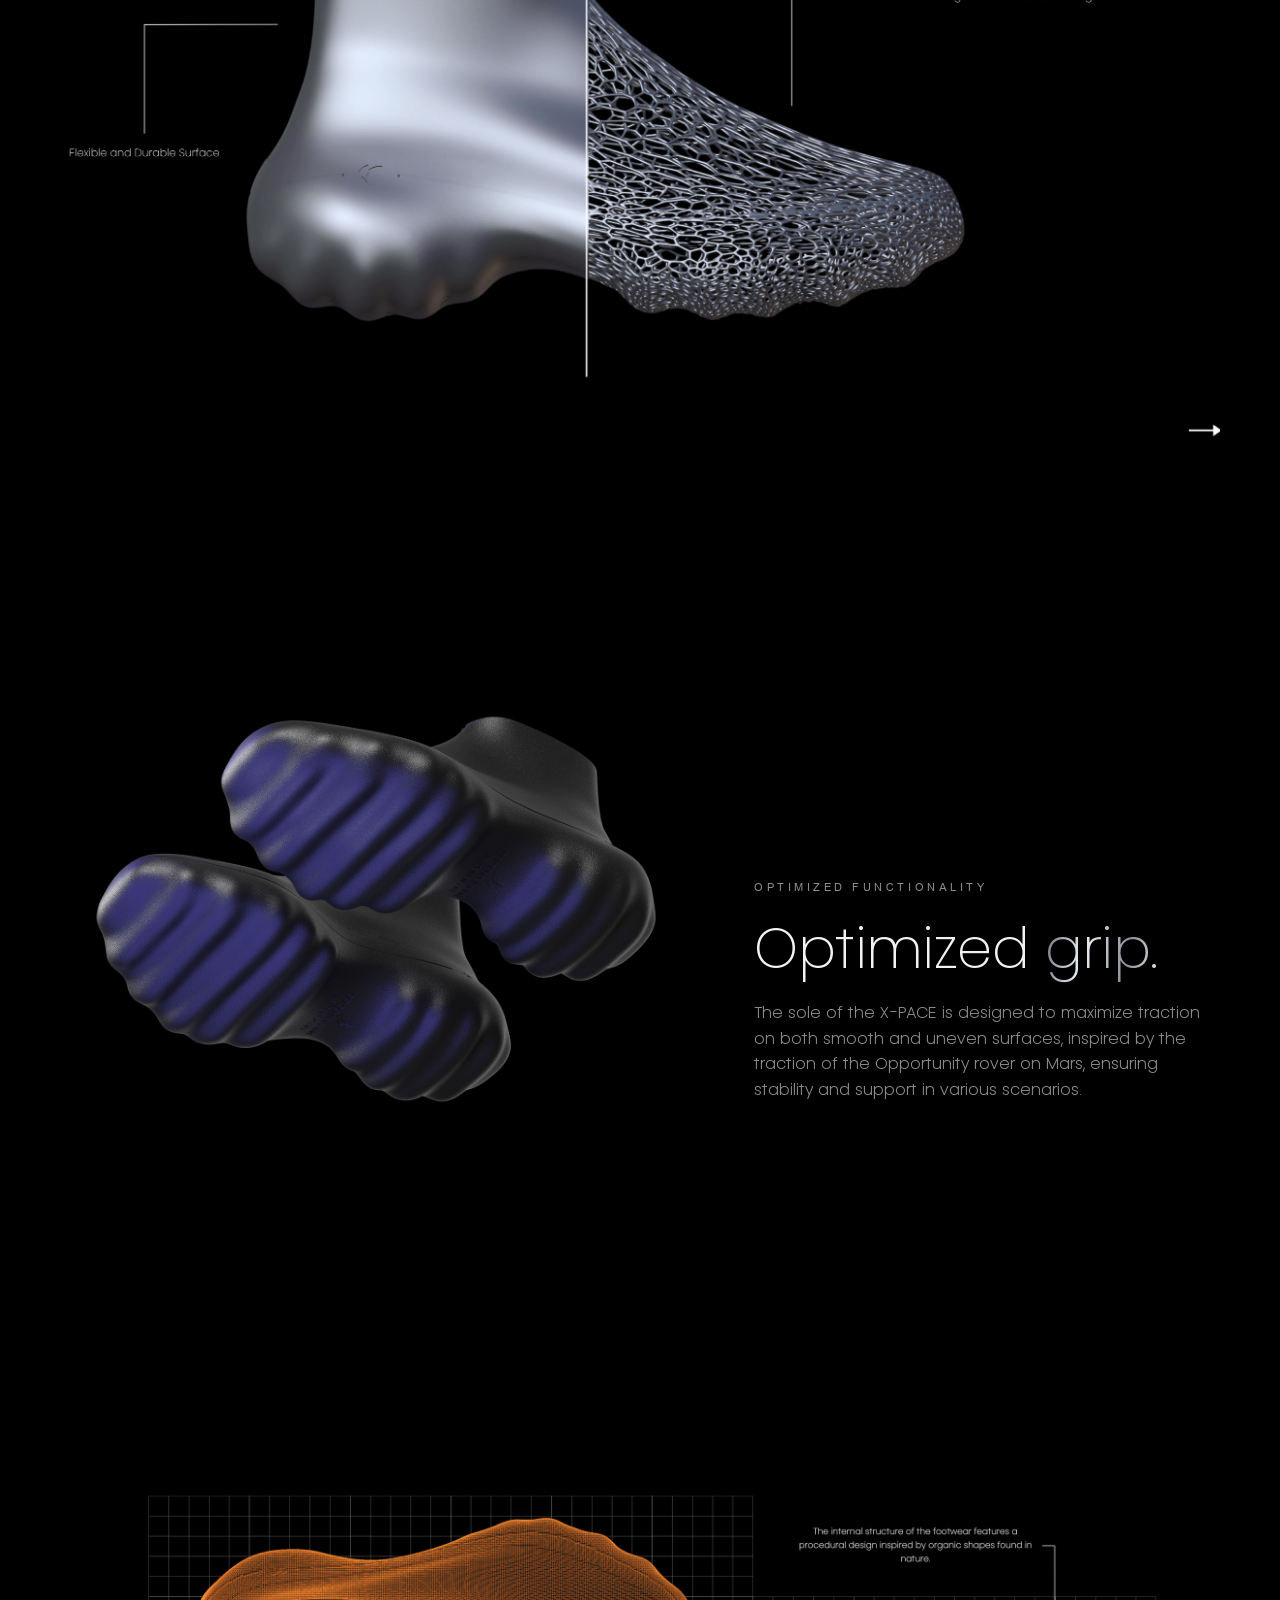
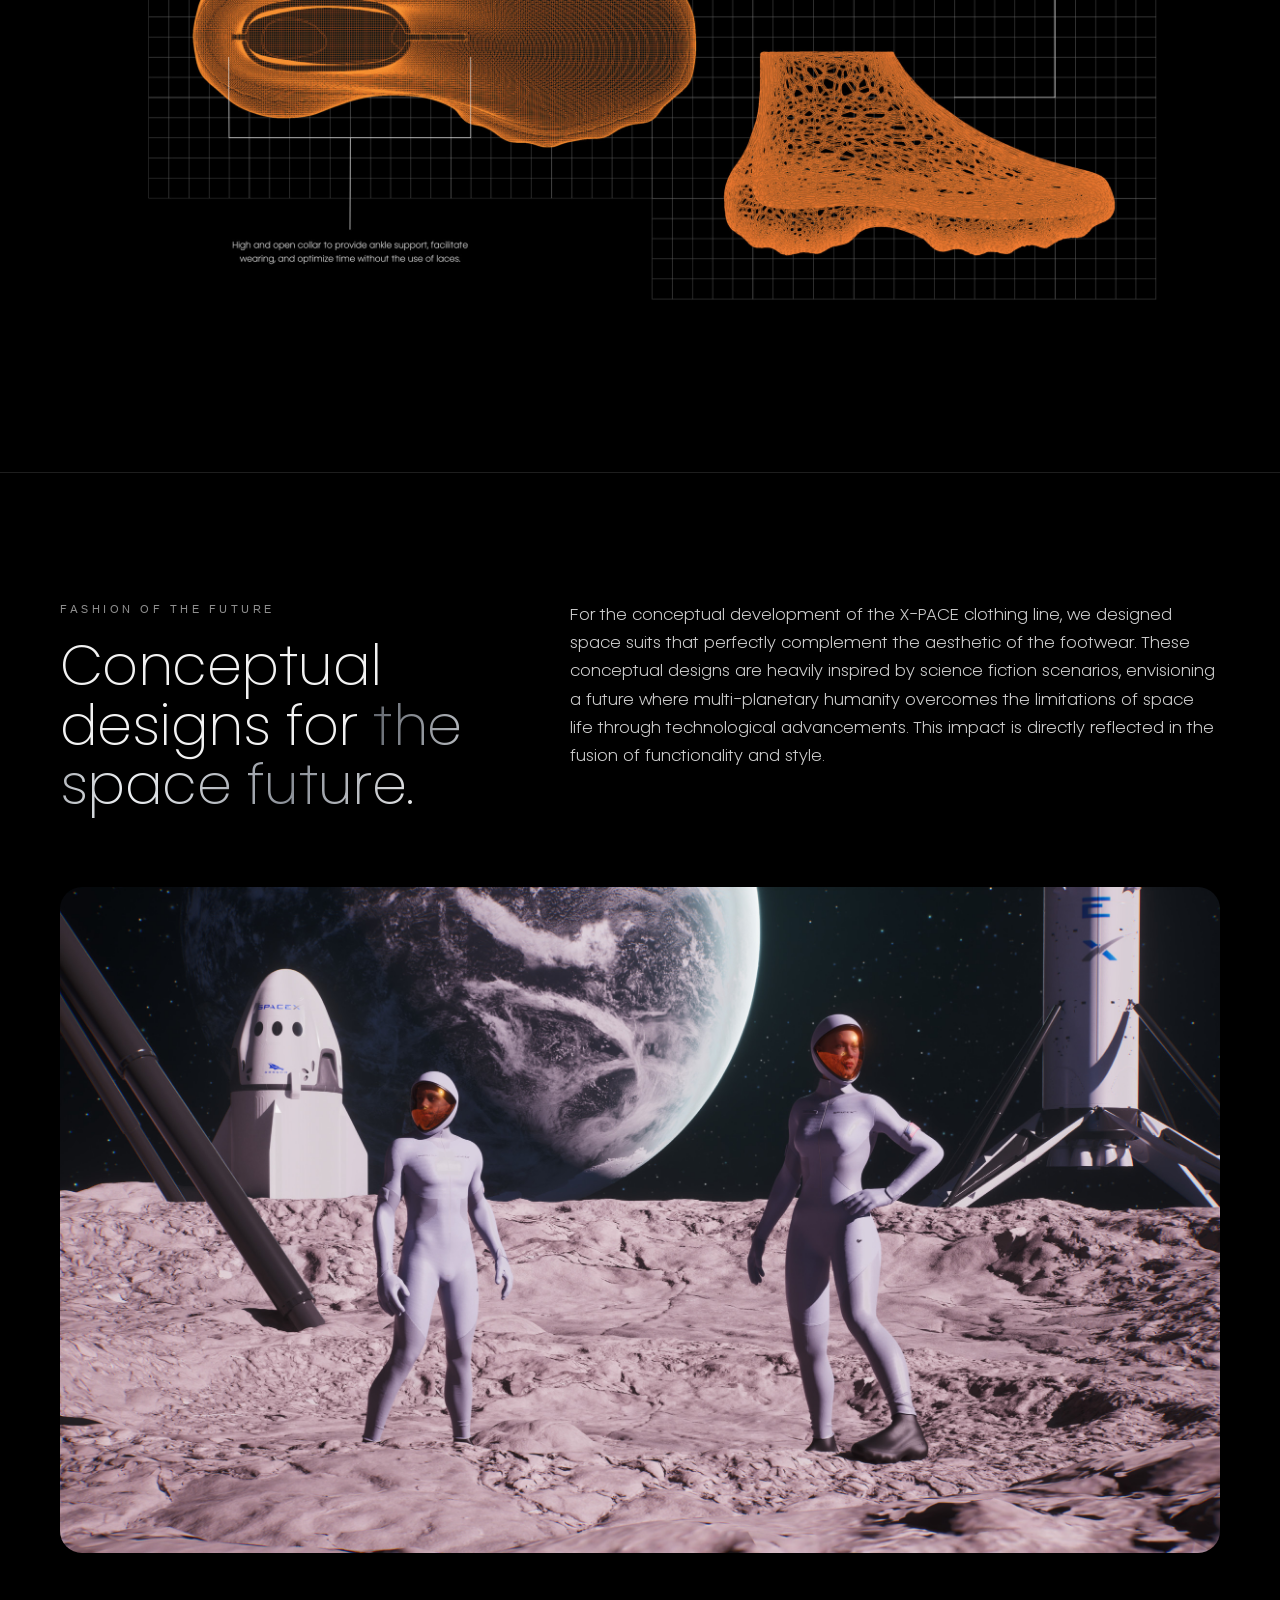
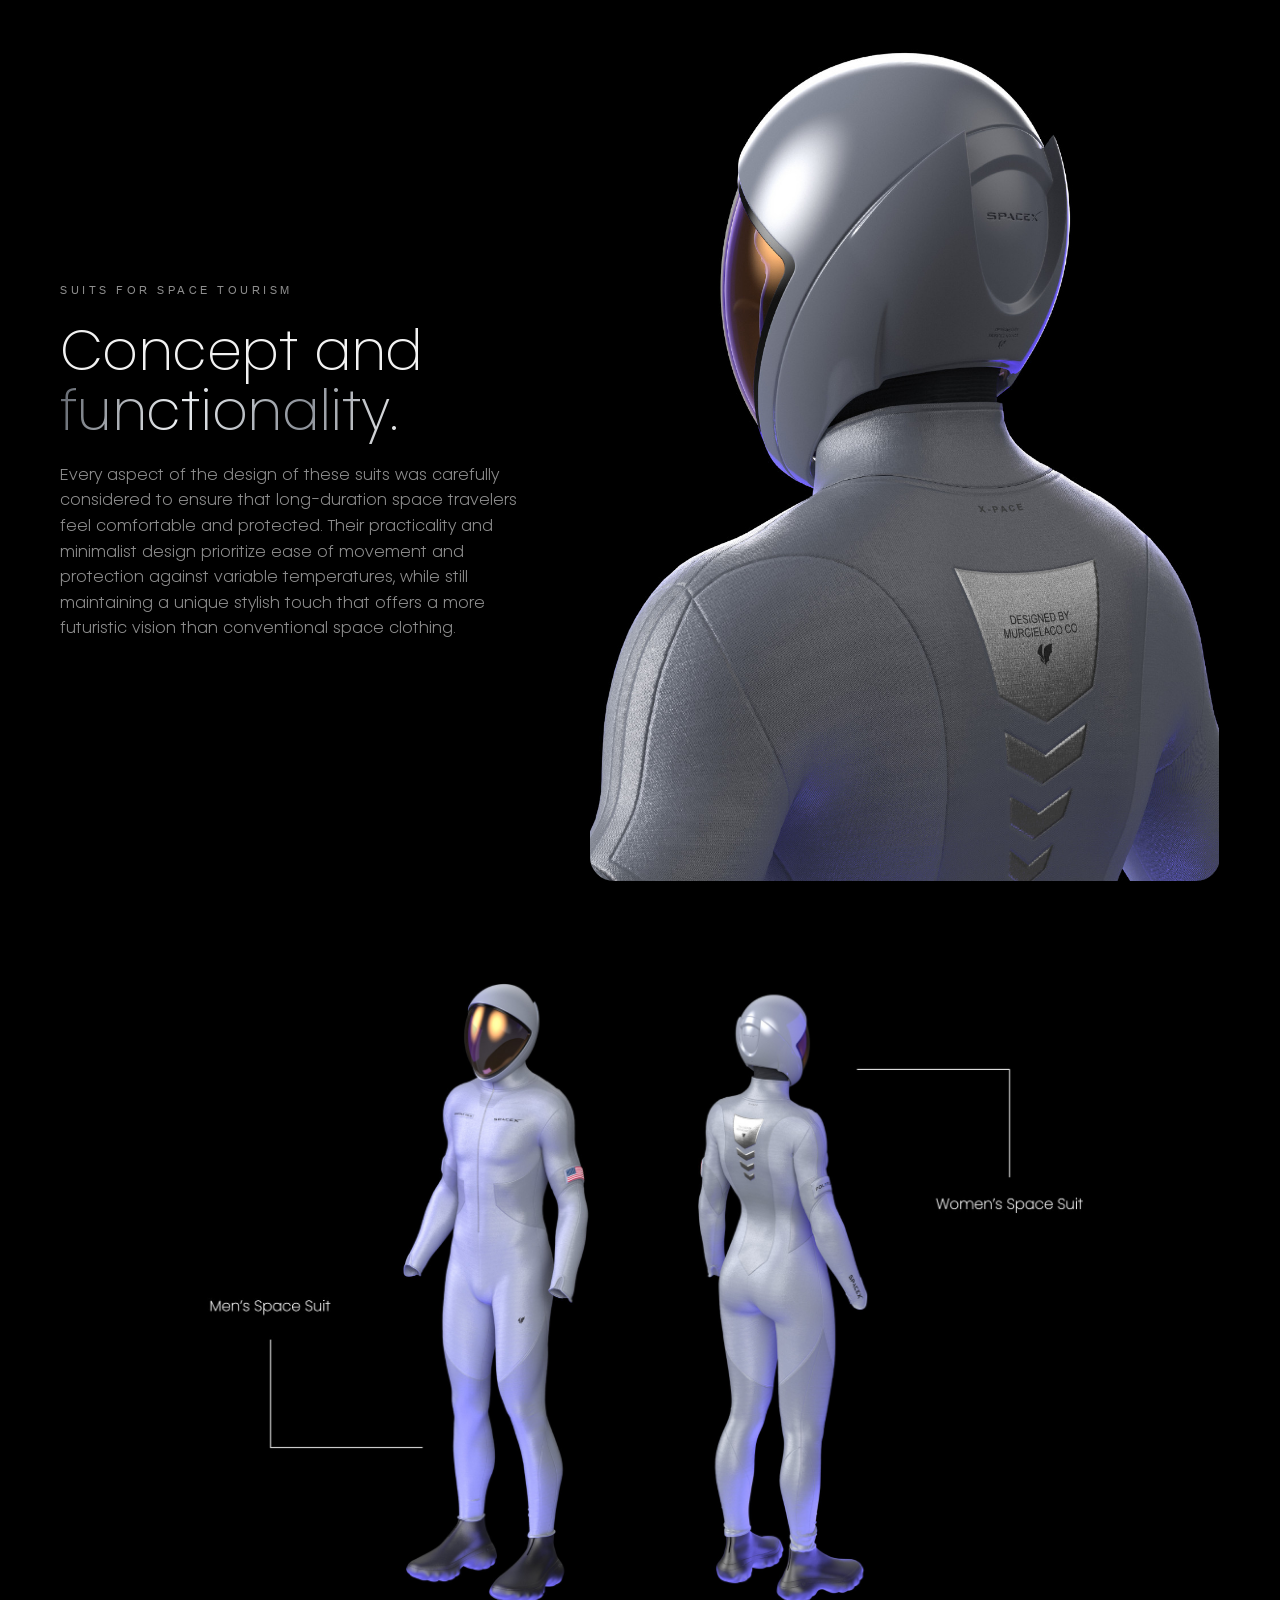
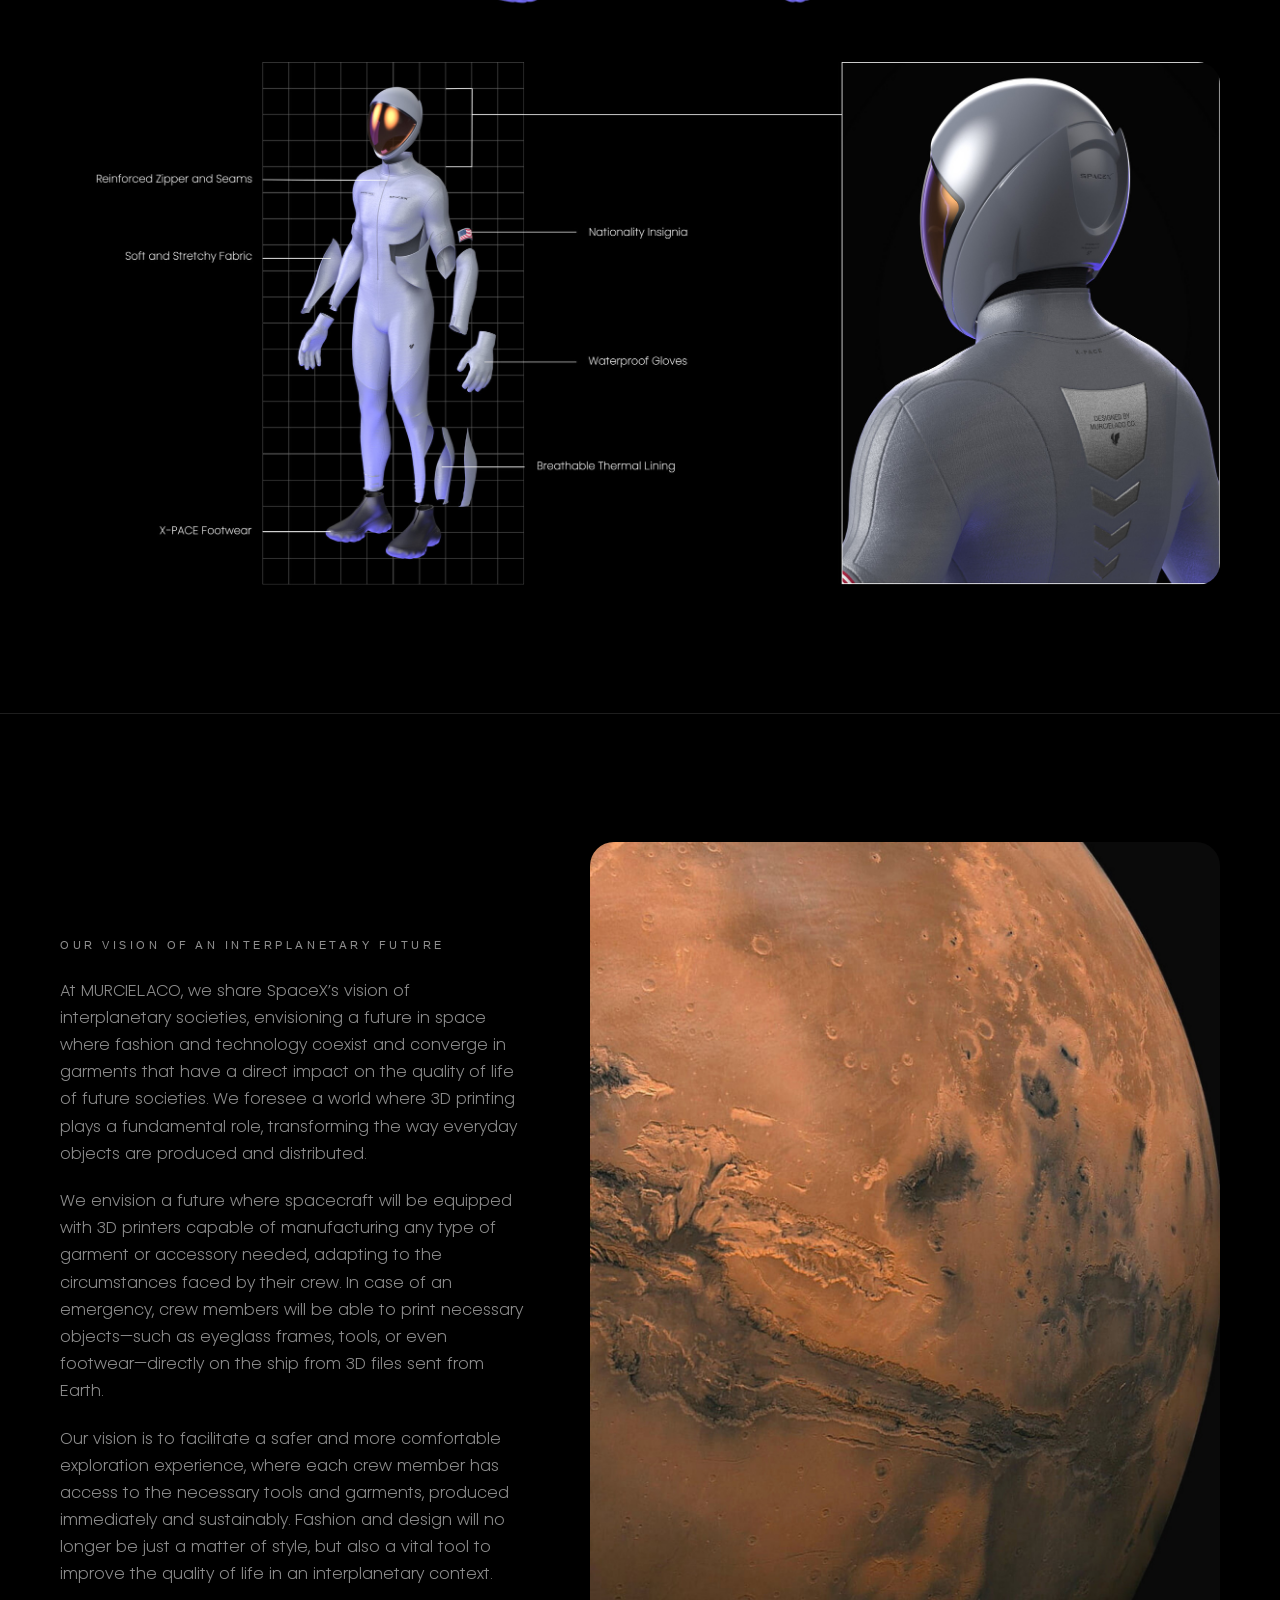
==== commit 990ed4d0: "Use new circle favicons (labs) Co-Authored-By: Claude Opus 5.5 <noreply@anthropic.com> Claude-Sessi" ====
--- a/labs/index.html
+++ b/labs/index.html
@@ -5,7 +5,7 @@
 <meta name="viewport" content="width=device-width, initial-scale=1, viewport-fit=cover">
 <title>MURCIELACO | LABS</title>
 <meta name="description" content="MURCIELACO LABS: research and development of new printing and manufacturing techniques, the LAB-01 resin printer for footwear and X-PACE, the first 3D printed footwear designed for space missions.">
-<link rel="icon" href="../assets/logo.png">
+<link rel="icon" href="/favicon.ico" sizes="48x48"><link rel="icon" href="/assets/favicon-192.png" sizes="192x192" type="image/png"><link rel="apple-touch-icon" href="/assets/apple-touch-icon.png">
 <link rel="canonical" href="https://www.murcielaco.com/labs/">
 <meta property="og:type" content="website">
 <meta property="og:site_name" content="MURCIELACO">
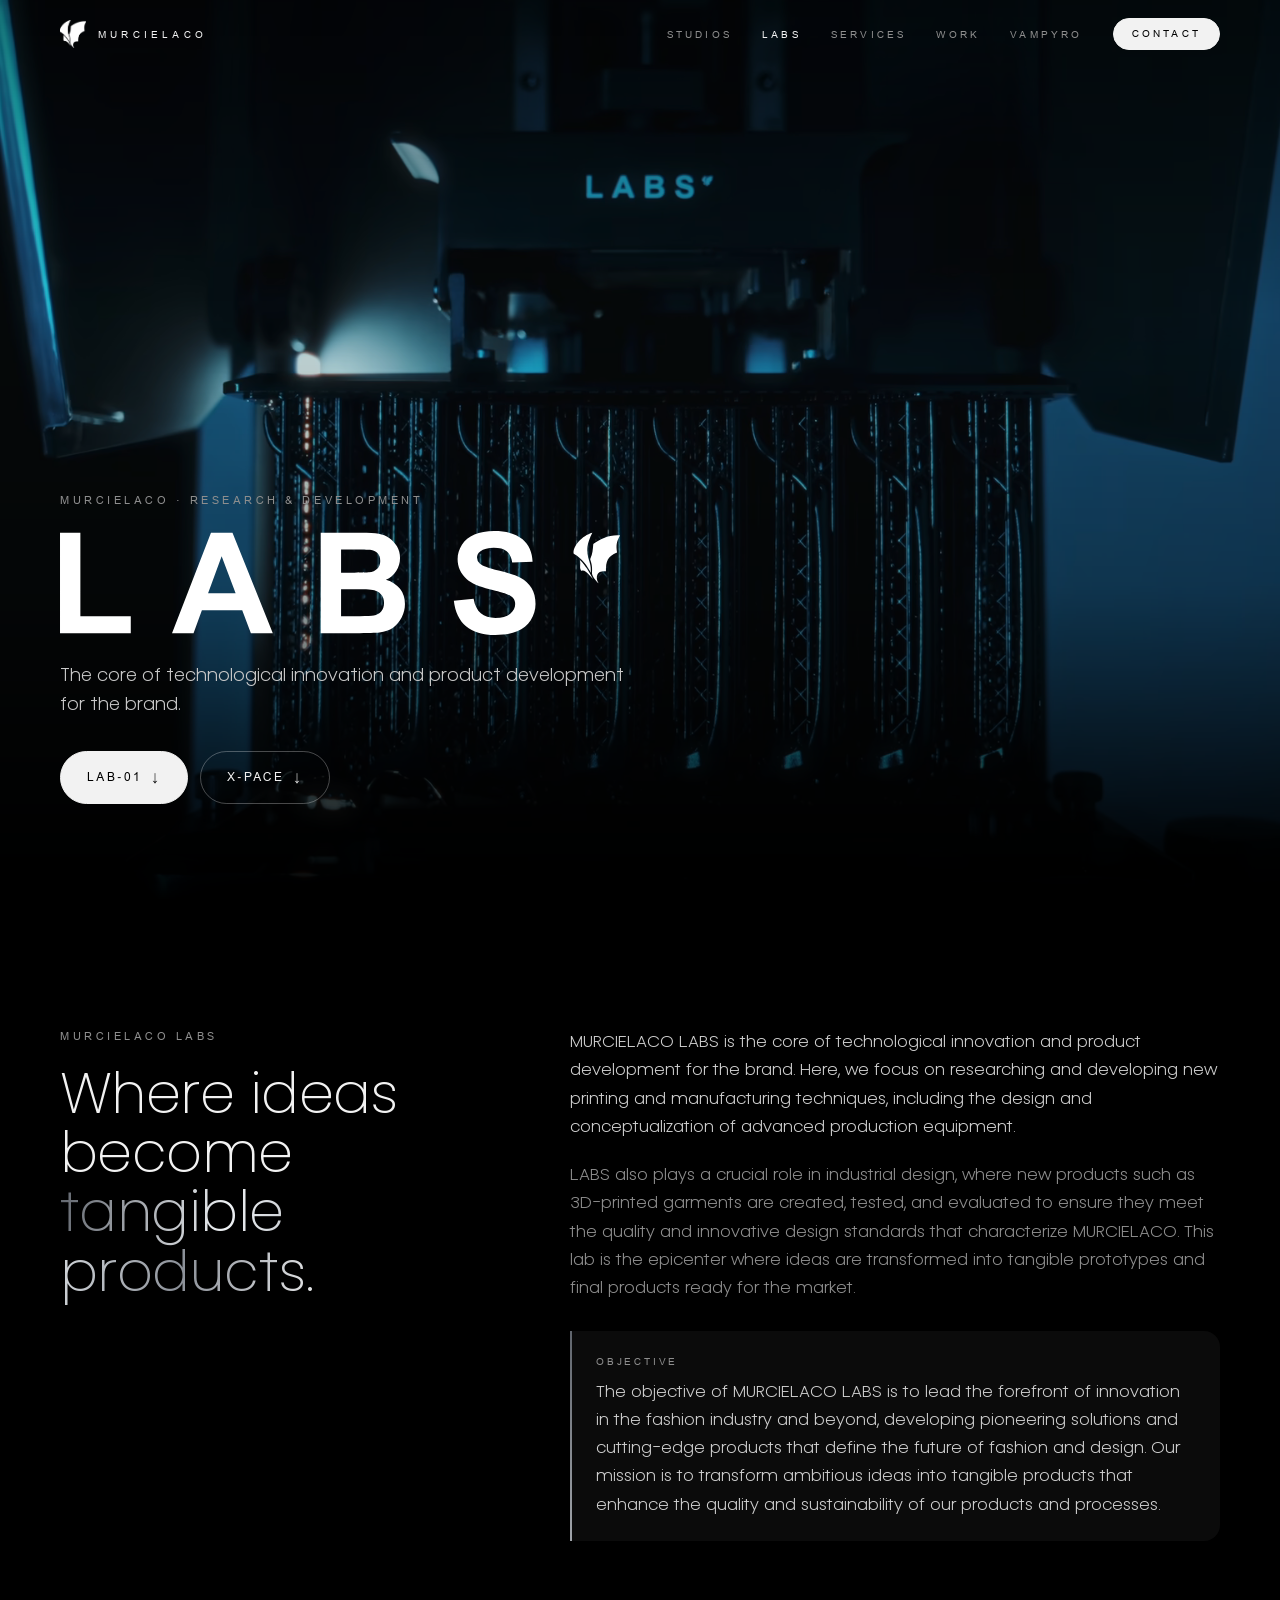
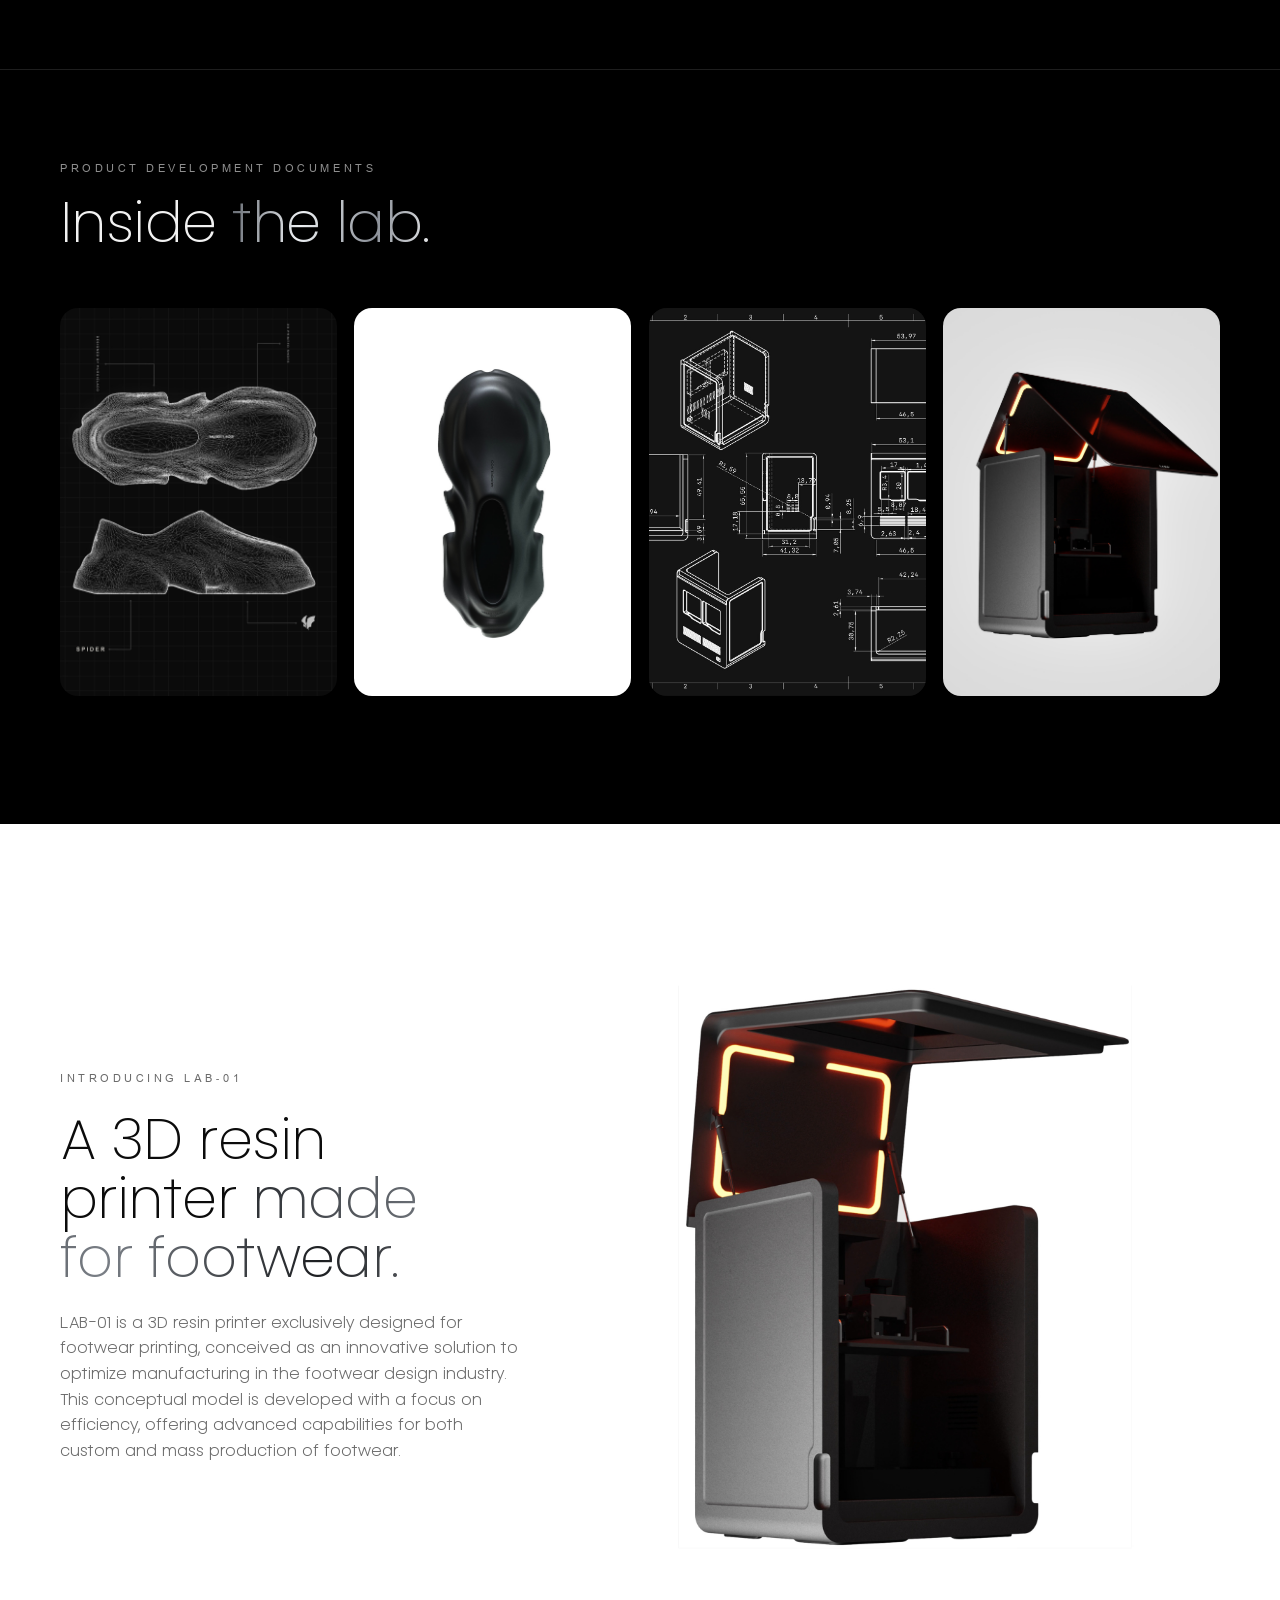
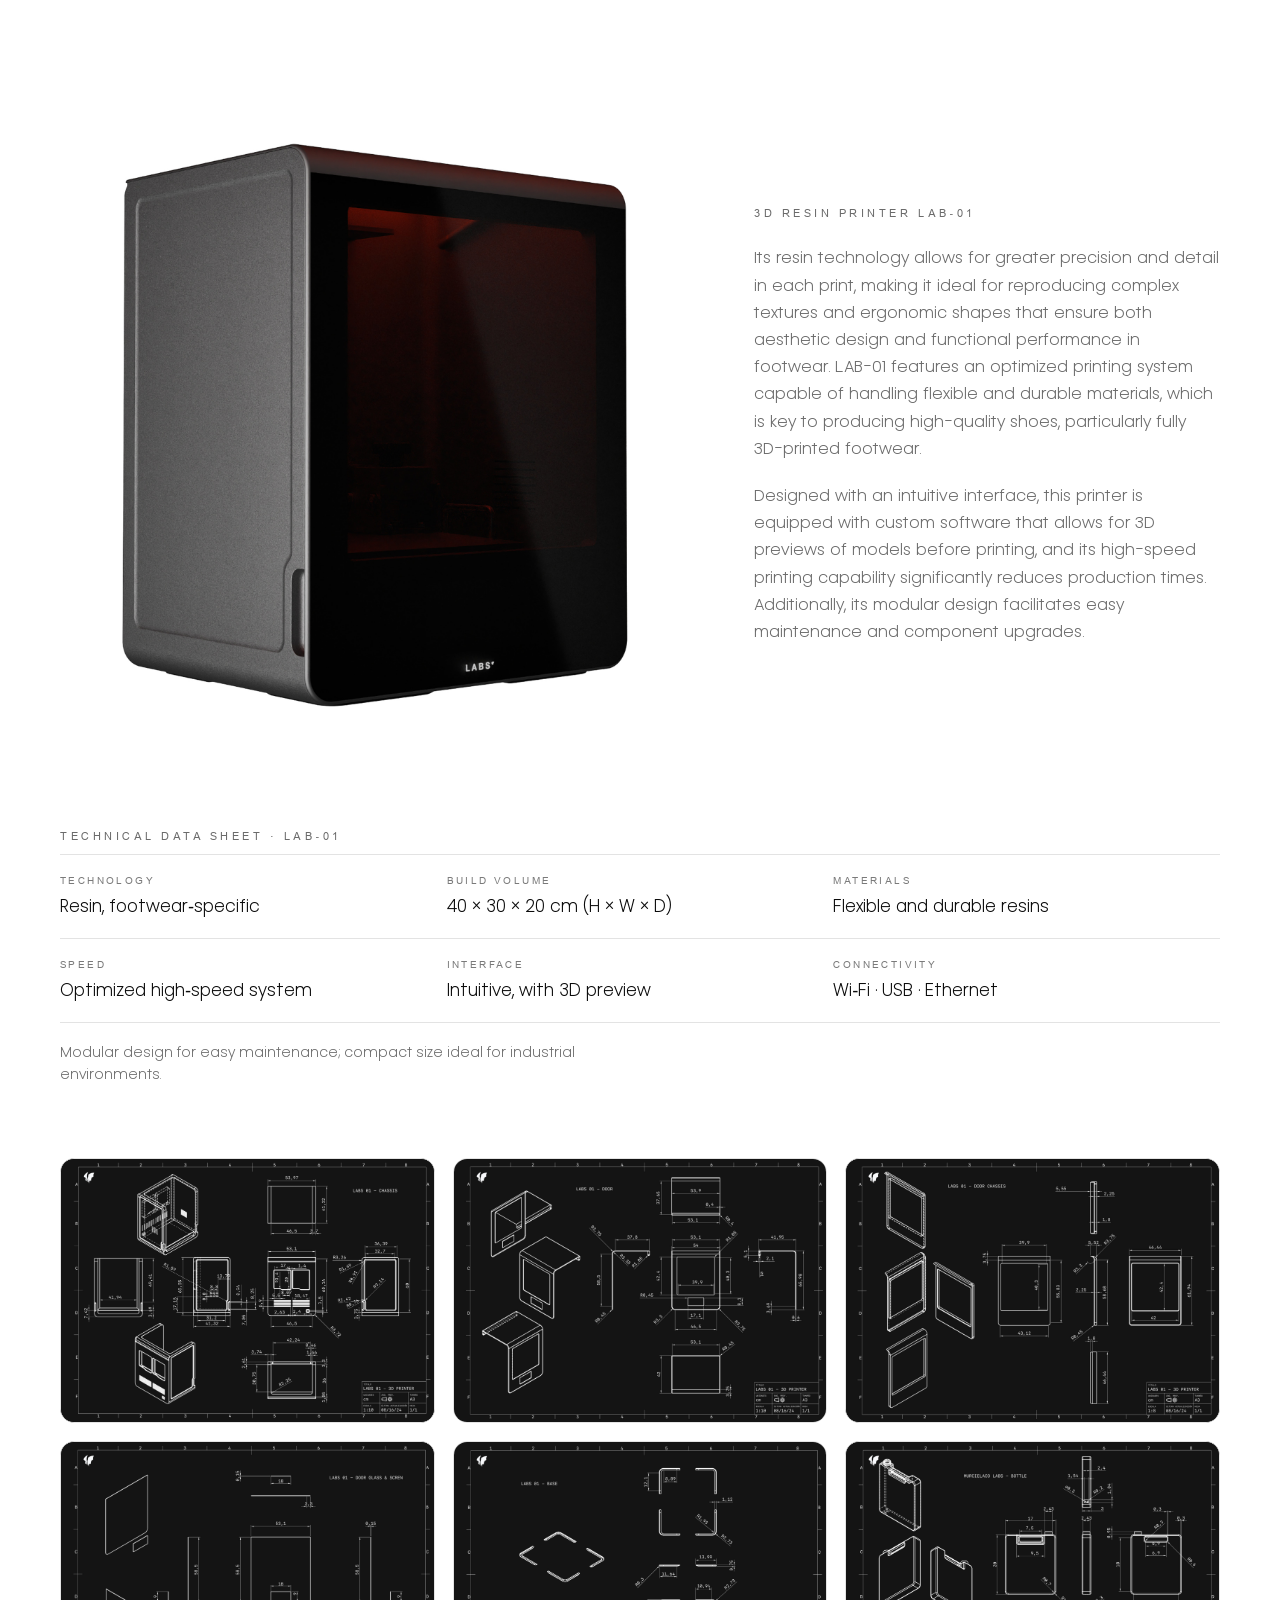
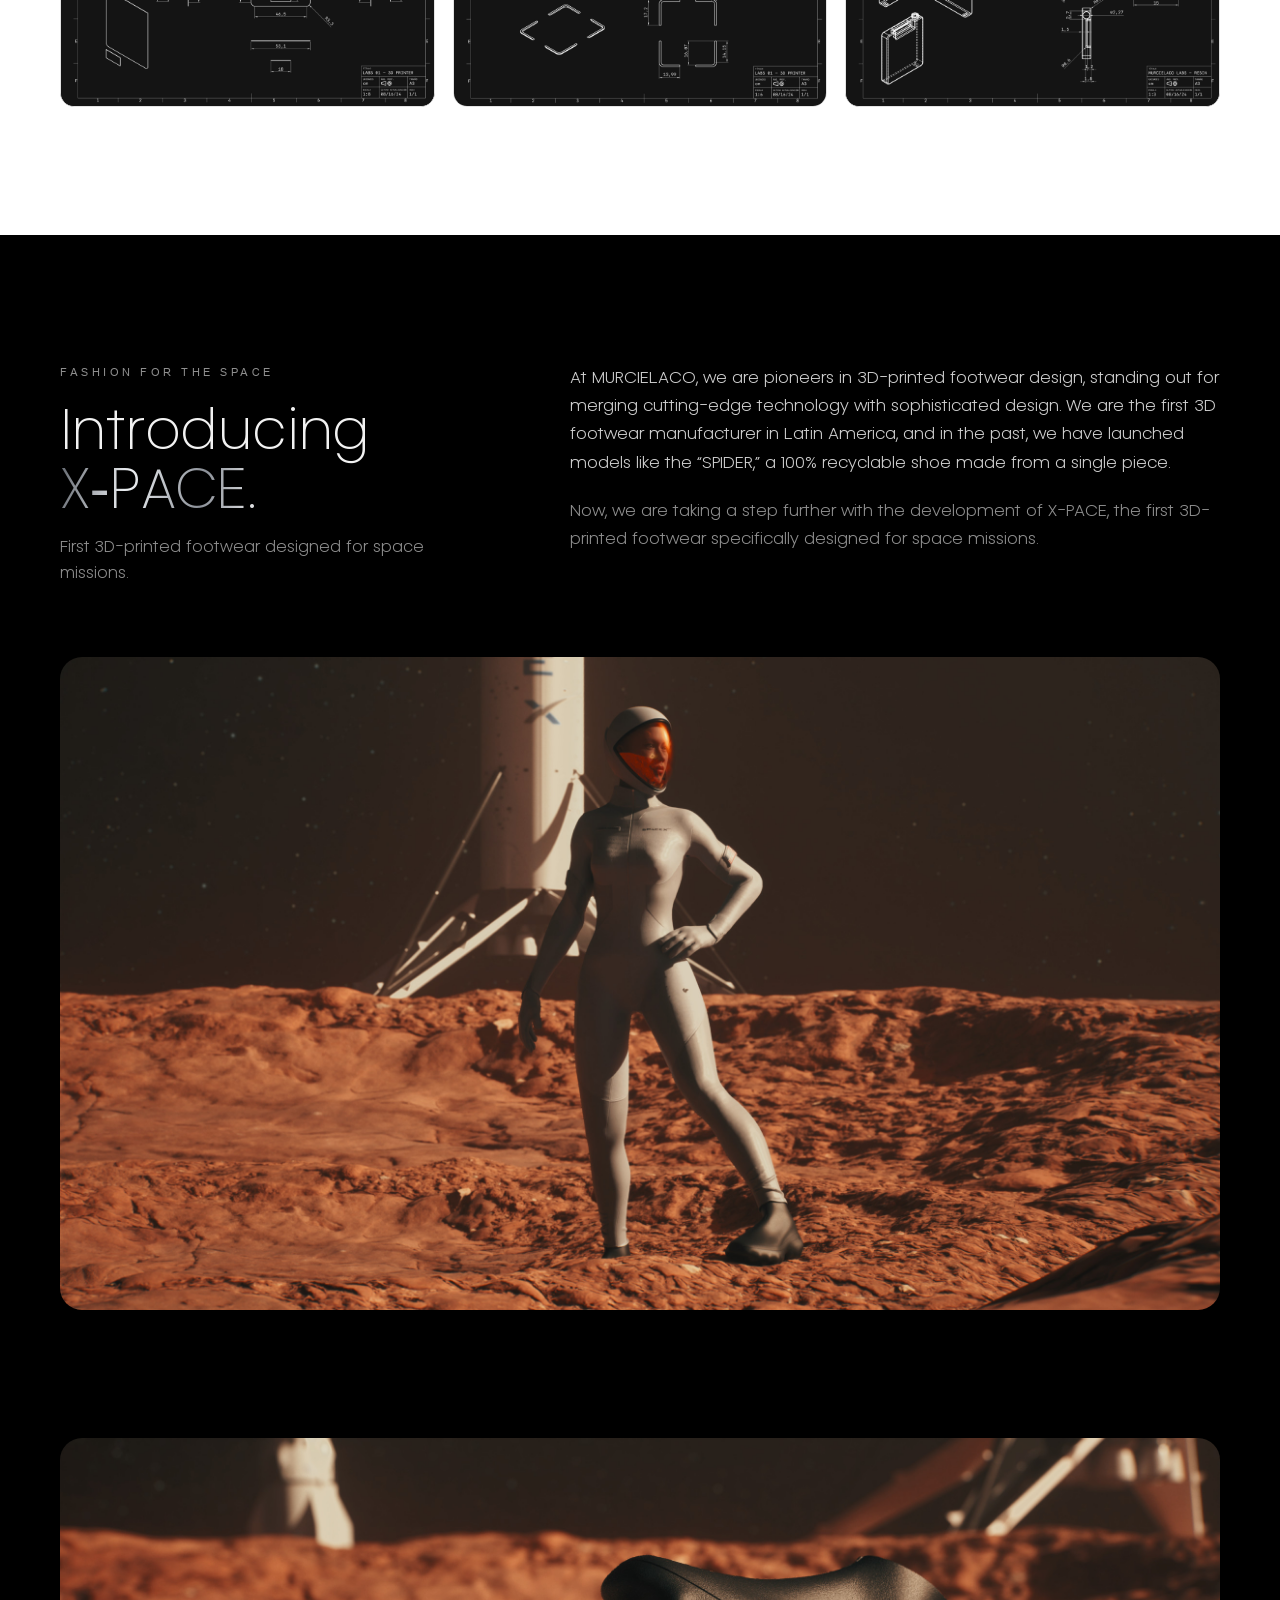
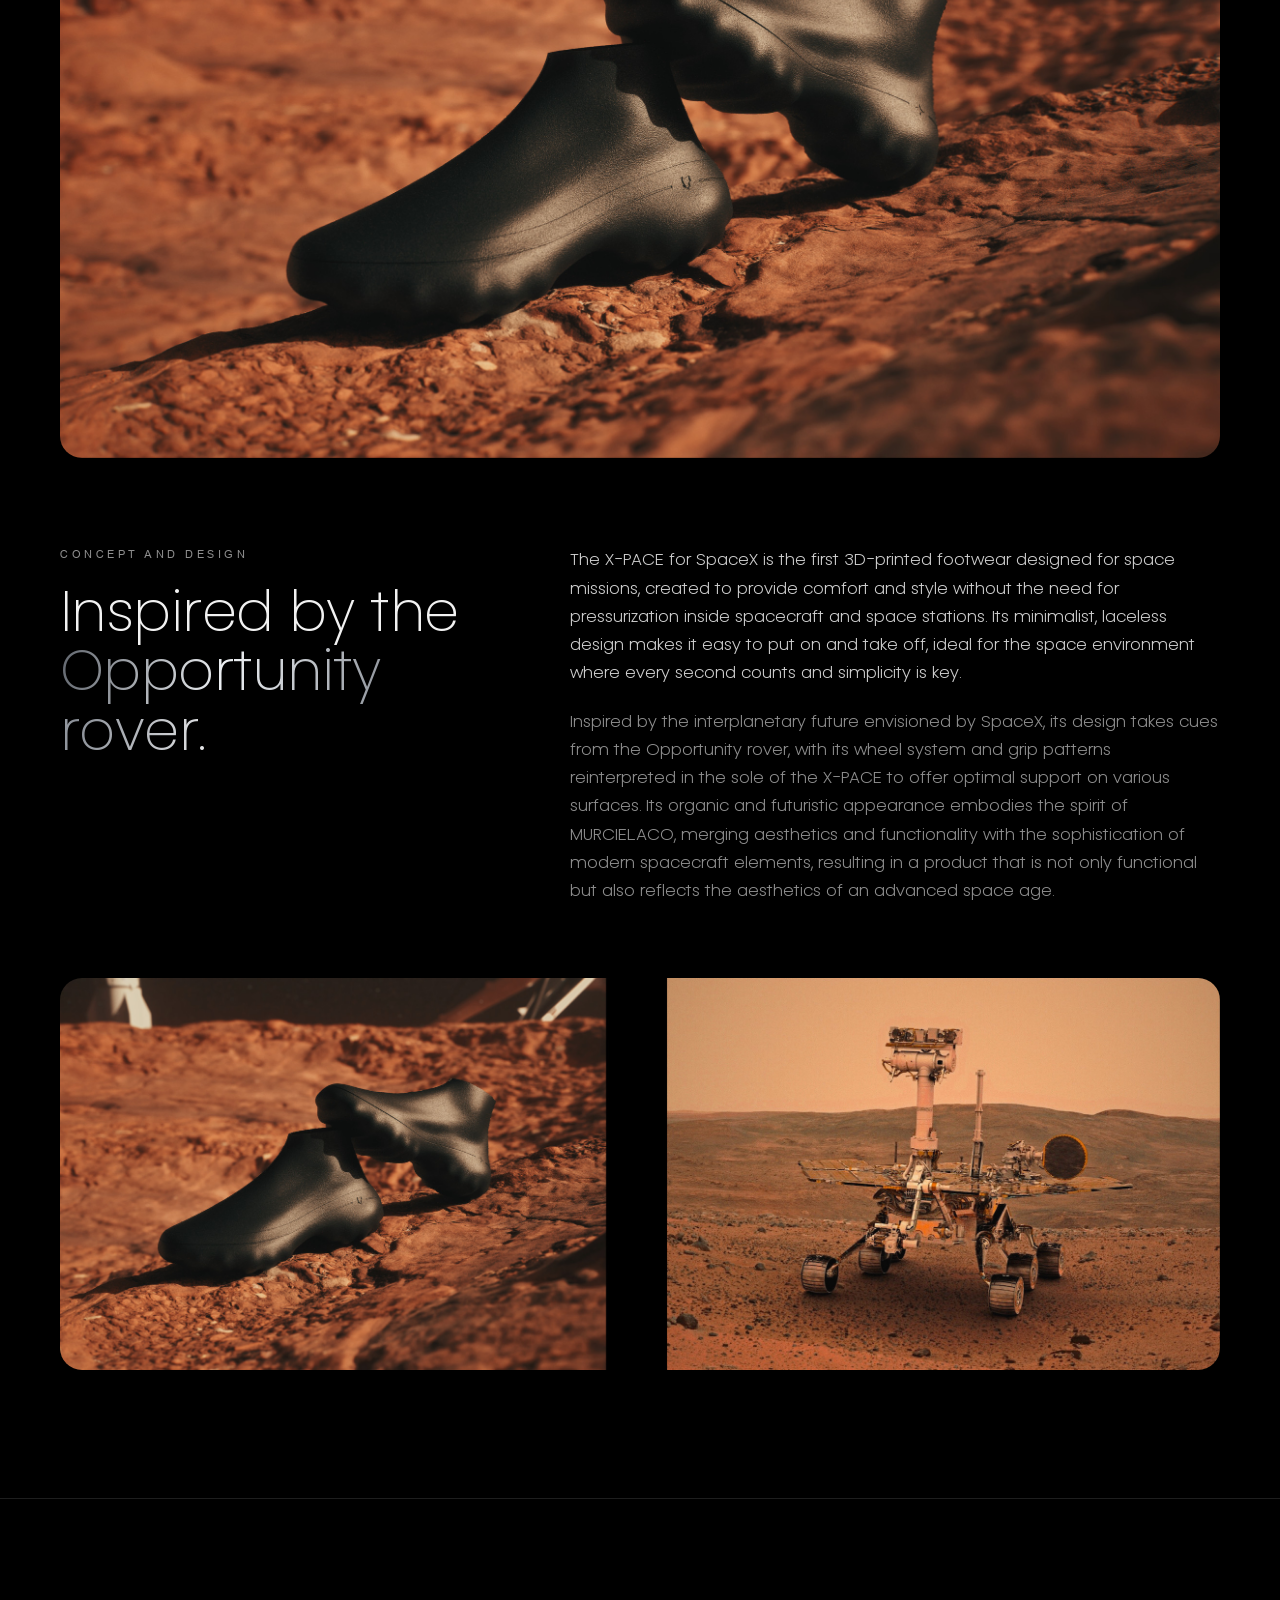
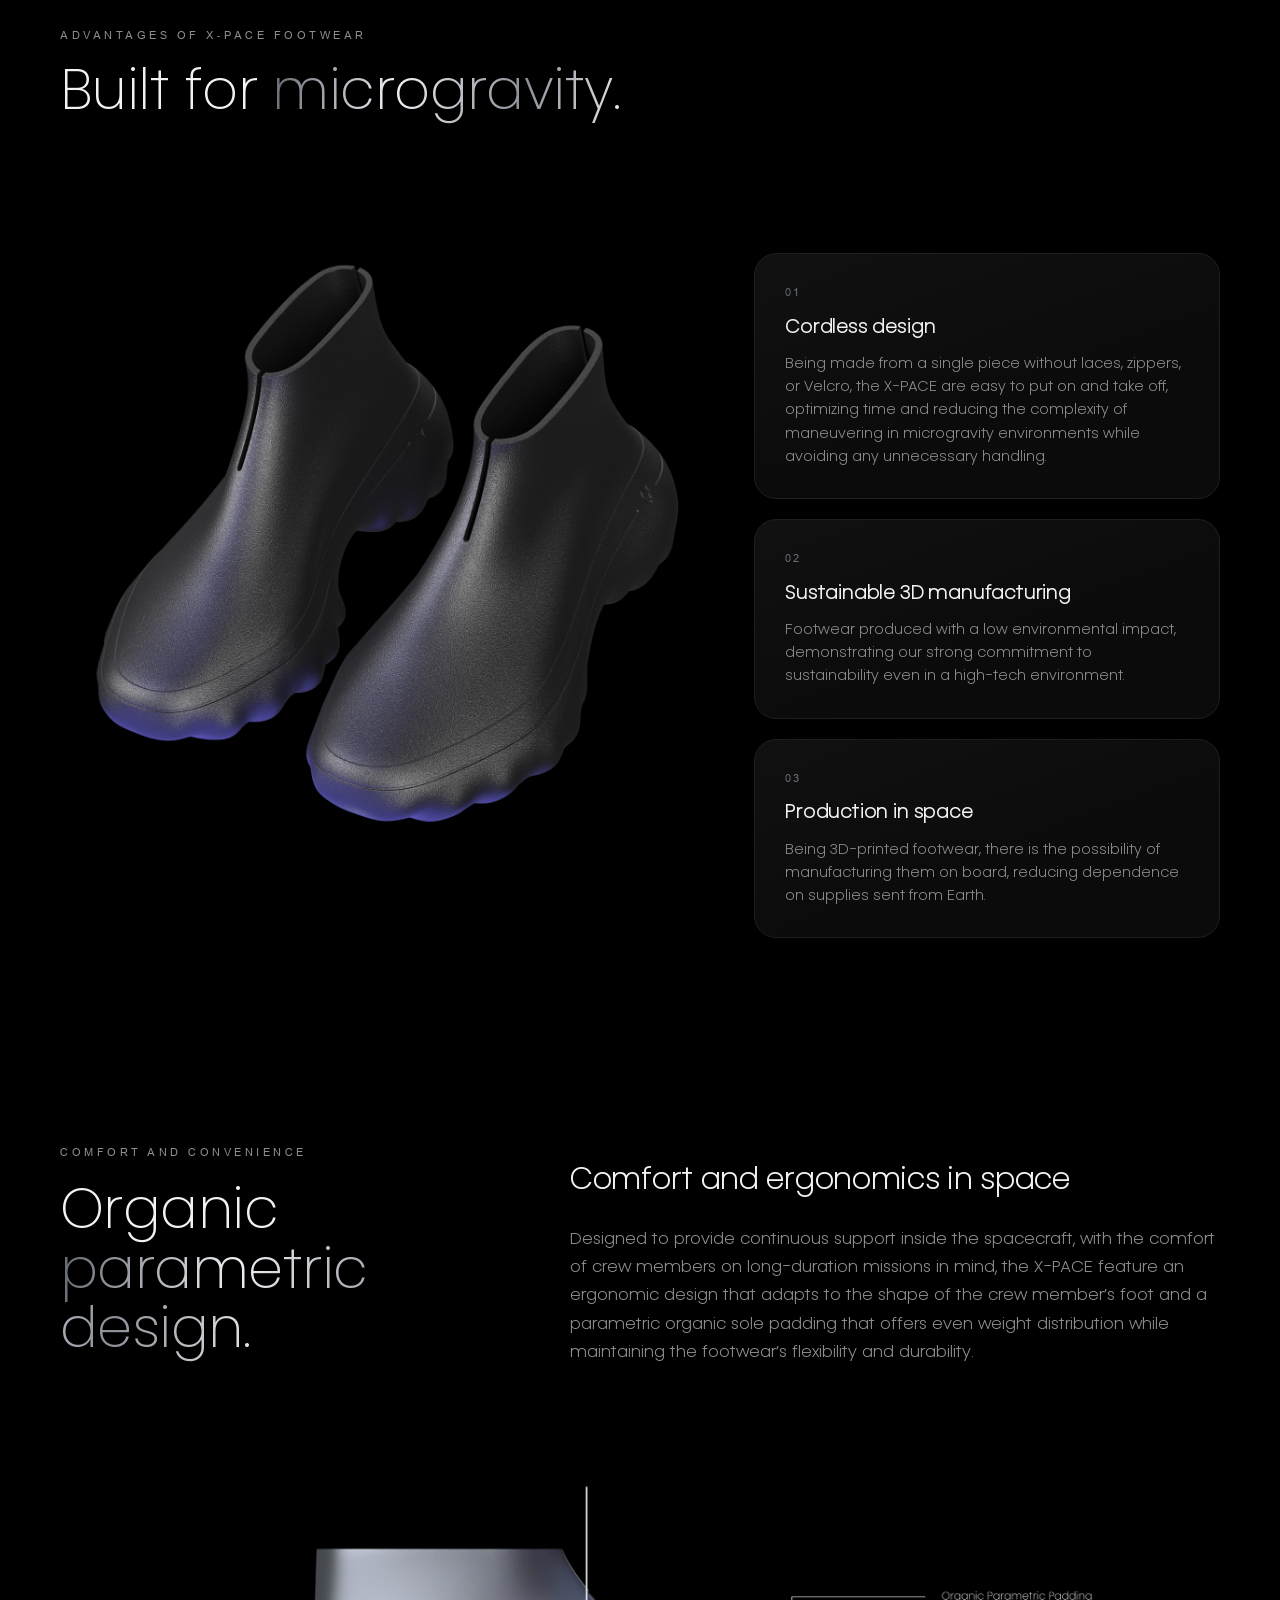
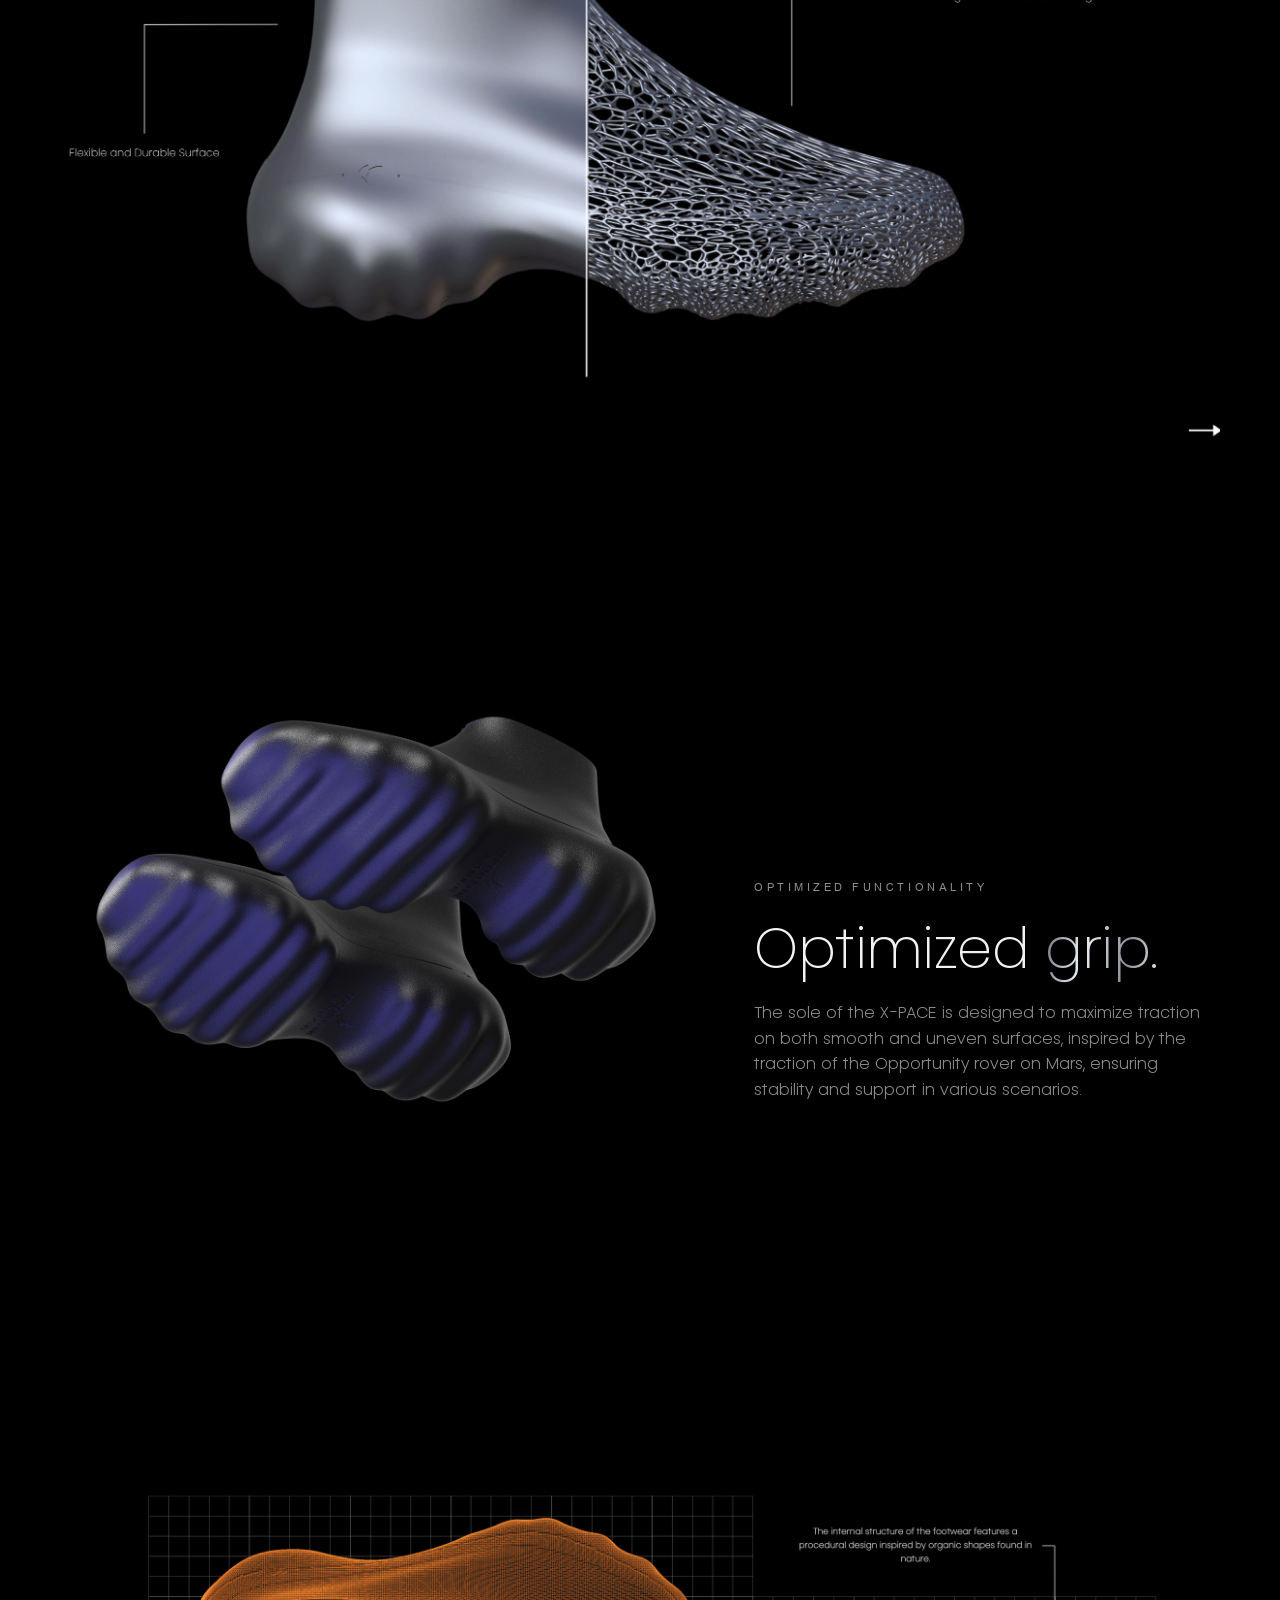
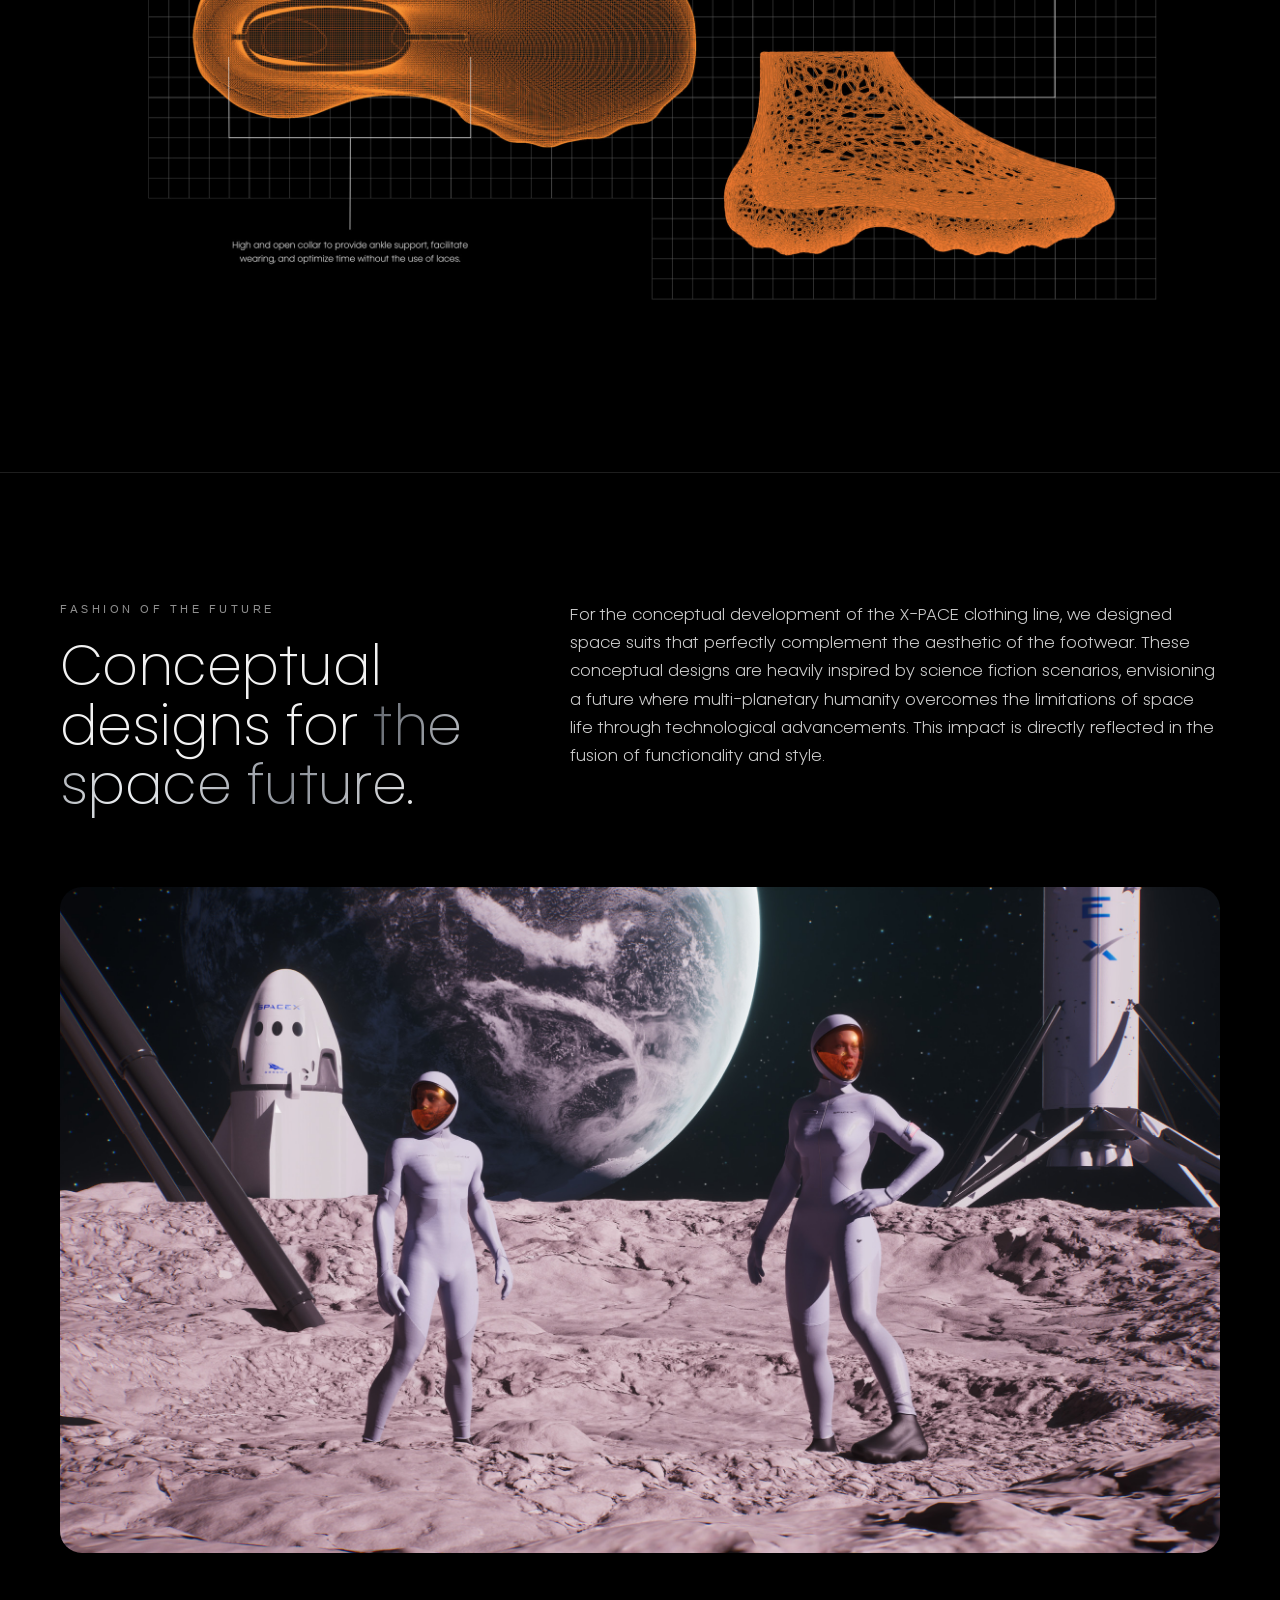
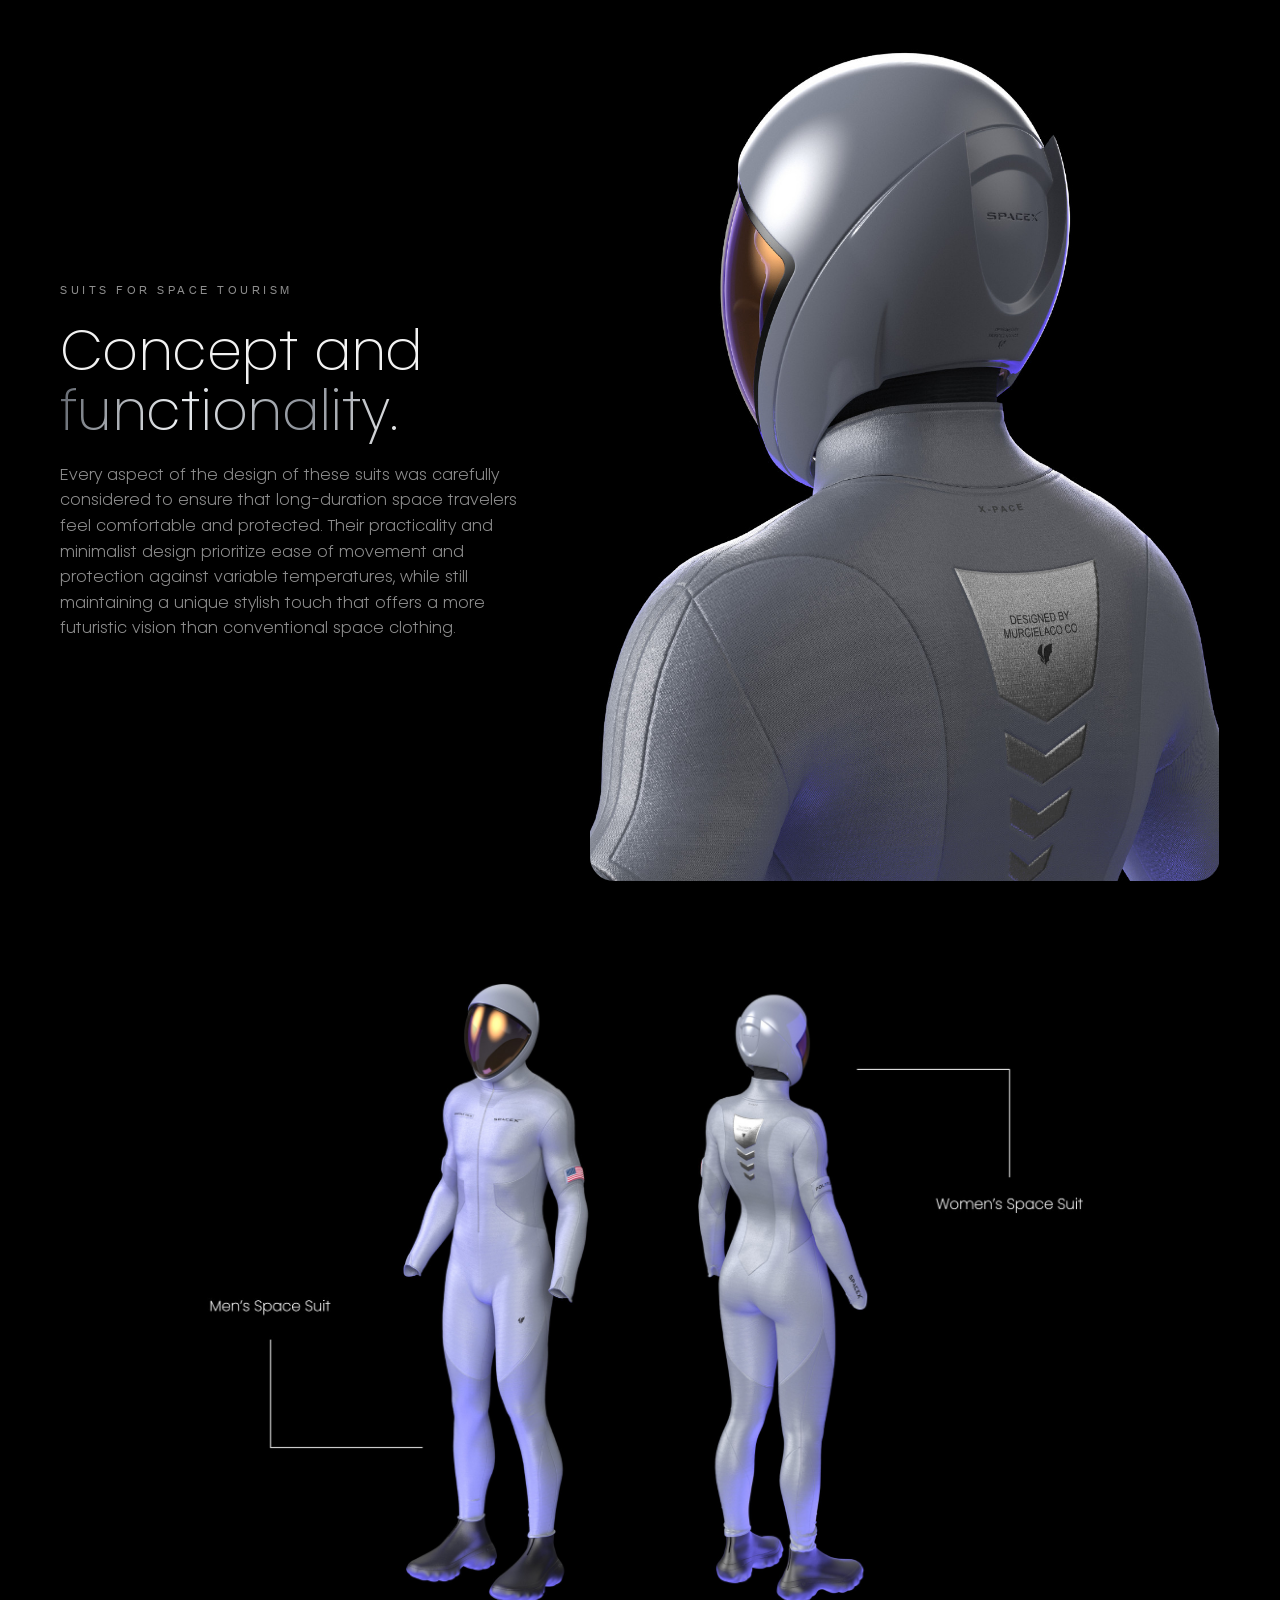
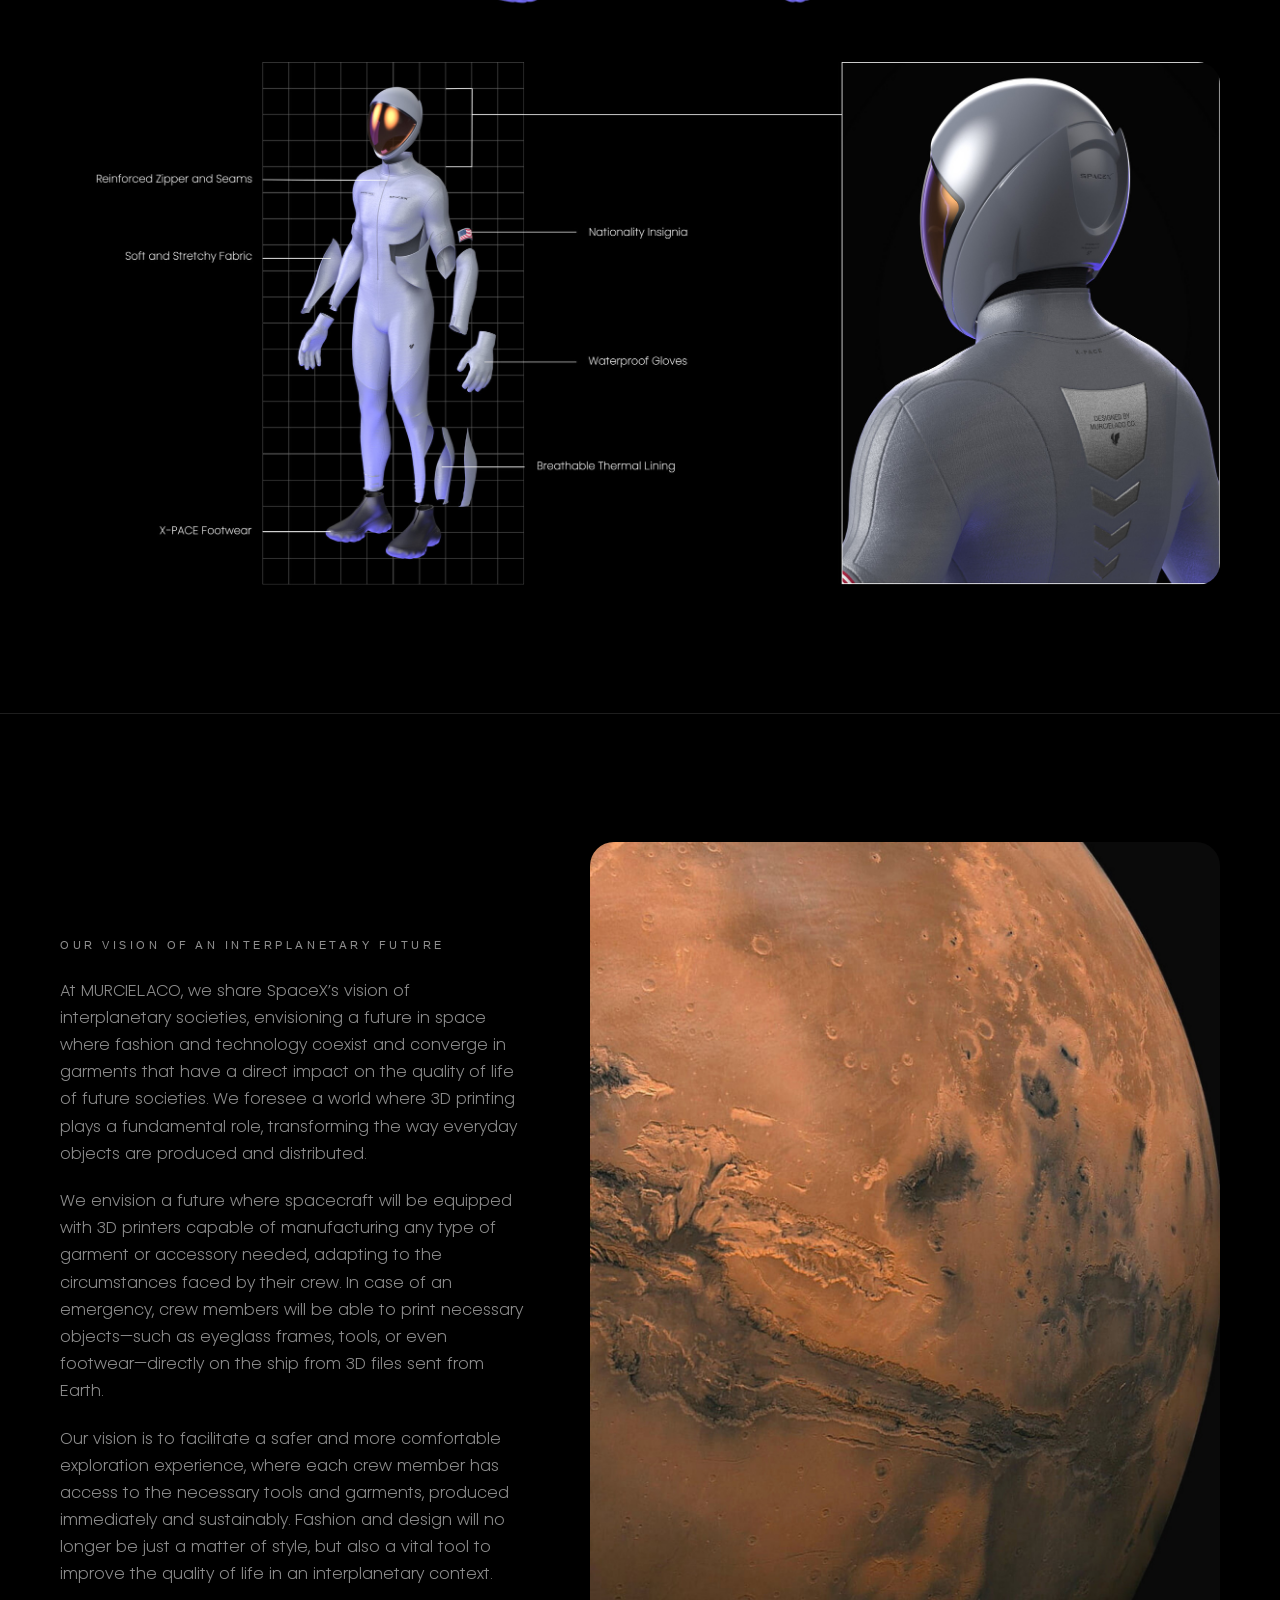
==== commit 817c66ac: "Gray SVG tab icon (labs) Co-Authored-By: Claude Opus 5.5 <noreply@anthropic.com> Claude-Session: ht" ====
--- a/labs/index.html
+++ b/labs/index.html
@@ -5,7 +5,7 @@
 <meta name="viewport" content="width=device-width, initial-scale=1, viewport-fit=cover">
 <title>MURCIELACO | LABS</title>
 <meta name="description" content="MURCIELACO LABS: research and development of new printing and manufacturing techniques, the LAB-01 resin printer for footwear and X-PACE, the first 3D printed footwear designed for space missions.">
-<link rel="icon" href="/favicon.ico" sizes="48x48"><link rel="icon" href="/assets/favicon-192.png" sizes="192x192" type="image/png"><link rel="apple-touch-icon" href="/assets/apple-touch-icon.png">
+<link rel="icon" href="/assets/favicon.svg" type="image/svg+xml"><link rel="icon" href="/favicon.ico" sizes="48x48"><link rel="icon" href="/assets/favicon-192.png" sizes="192x192" type="image/png"><link rel="apple-touch-icon" href="/assets/apple-touch-icon.png">
 <link rel="canonical" href="https://www.murcielaco.com/labs/">
 <meta property="og:type" content="website">
 <meta property="og:site_name" content="MURCIELACO">
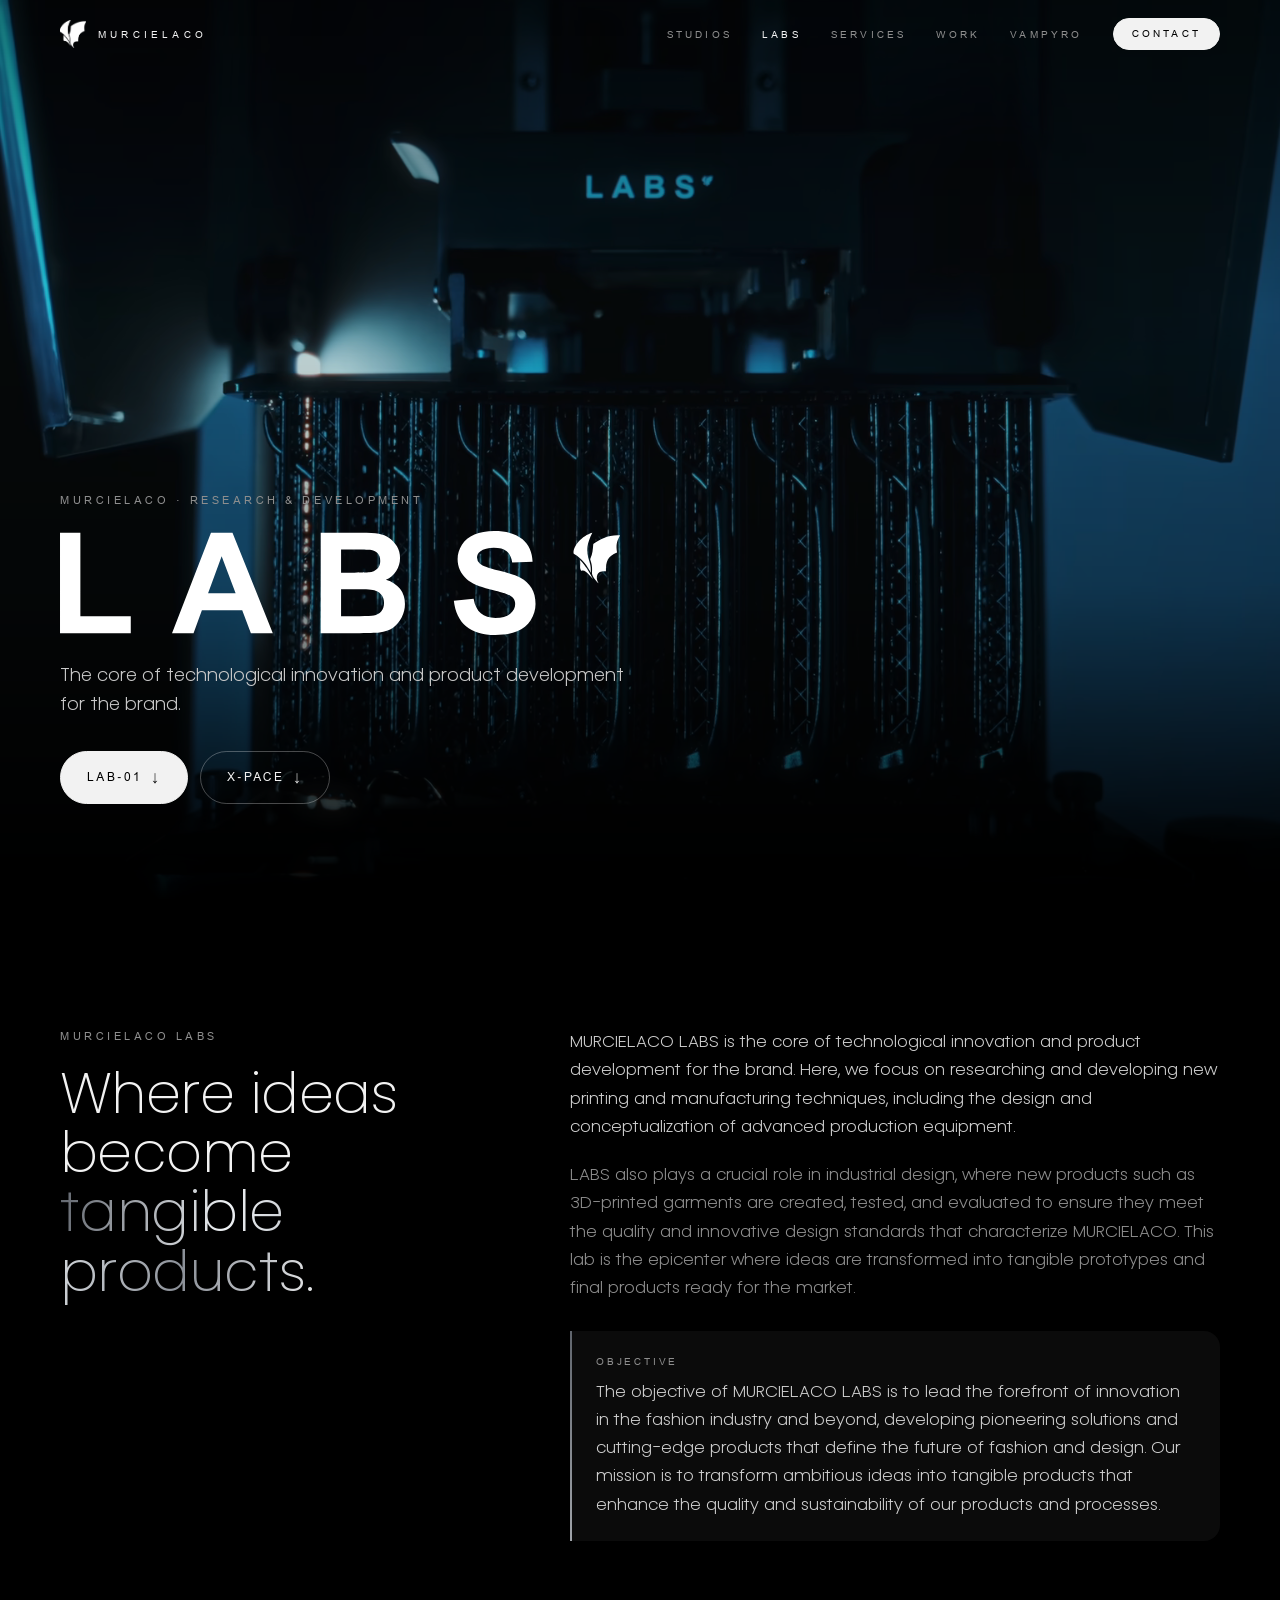
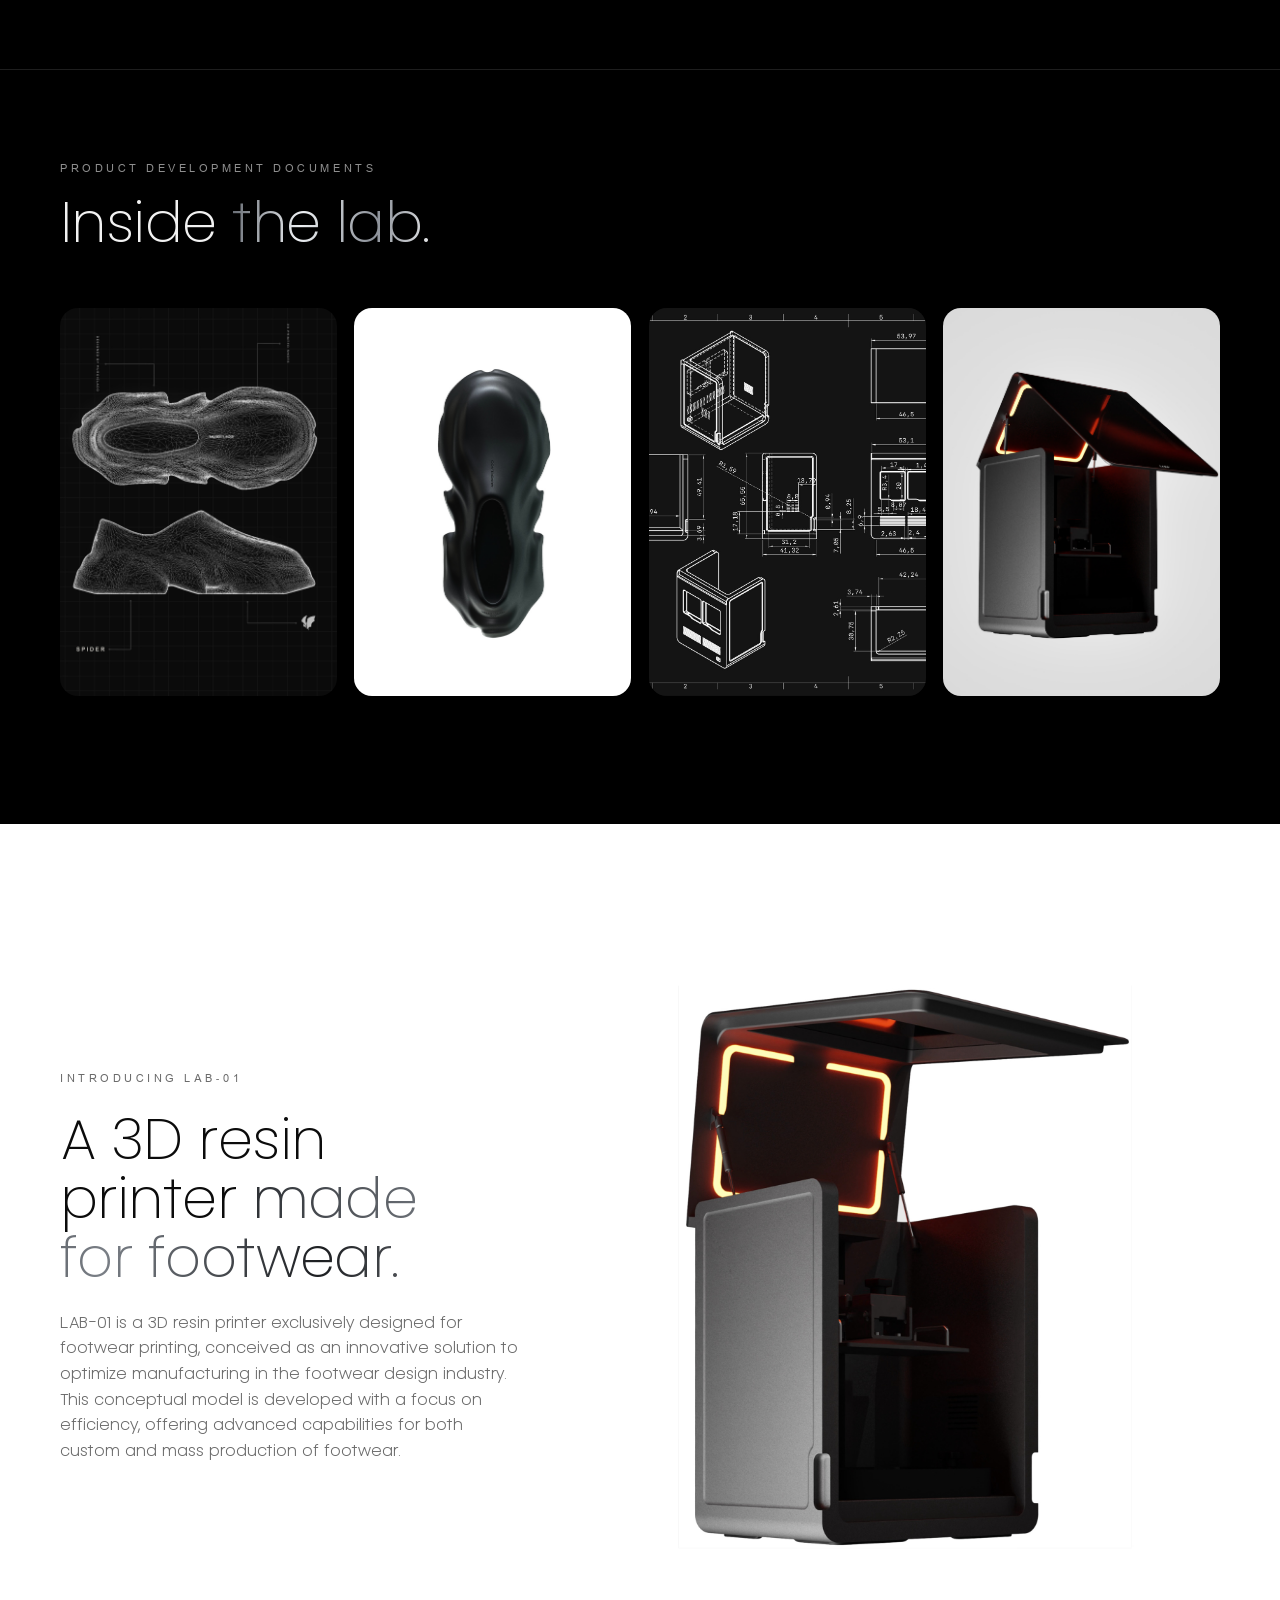
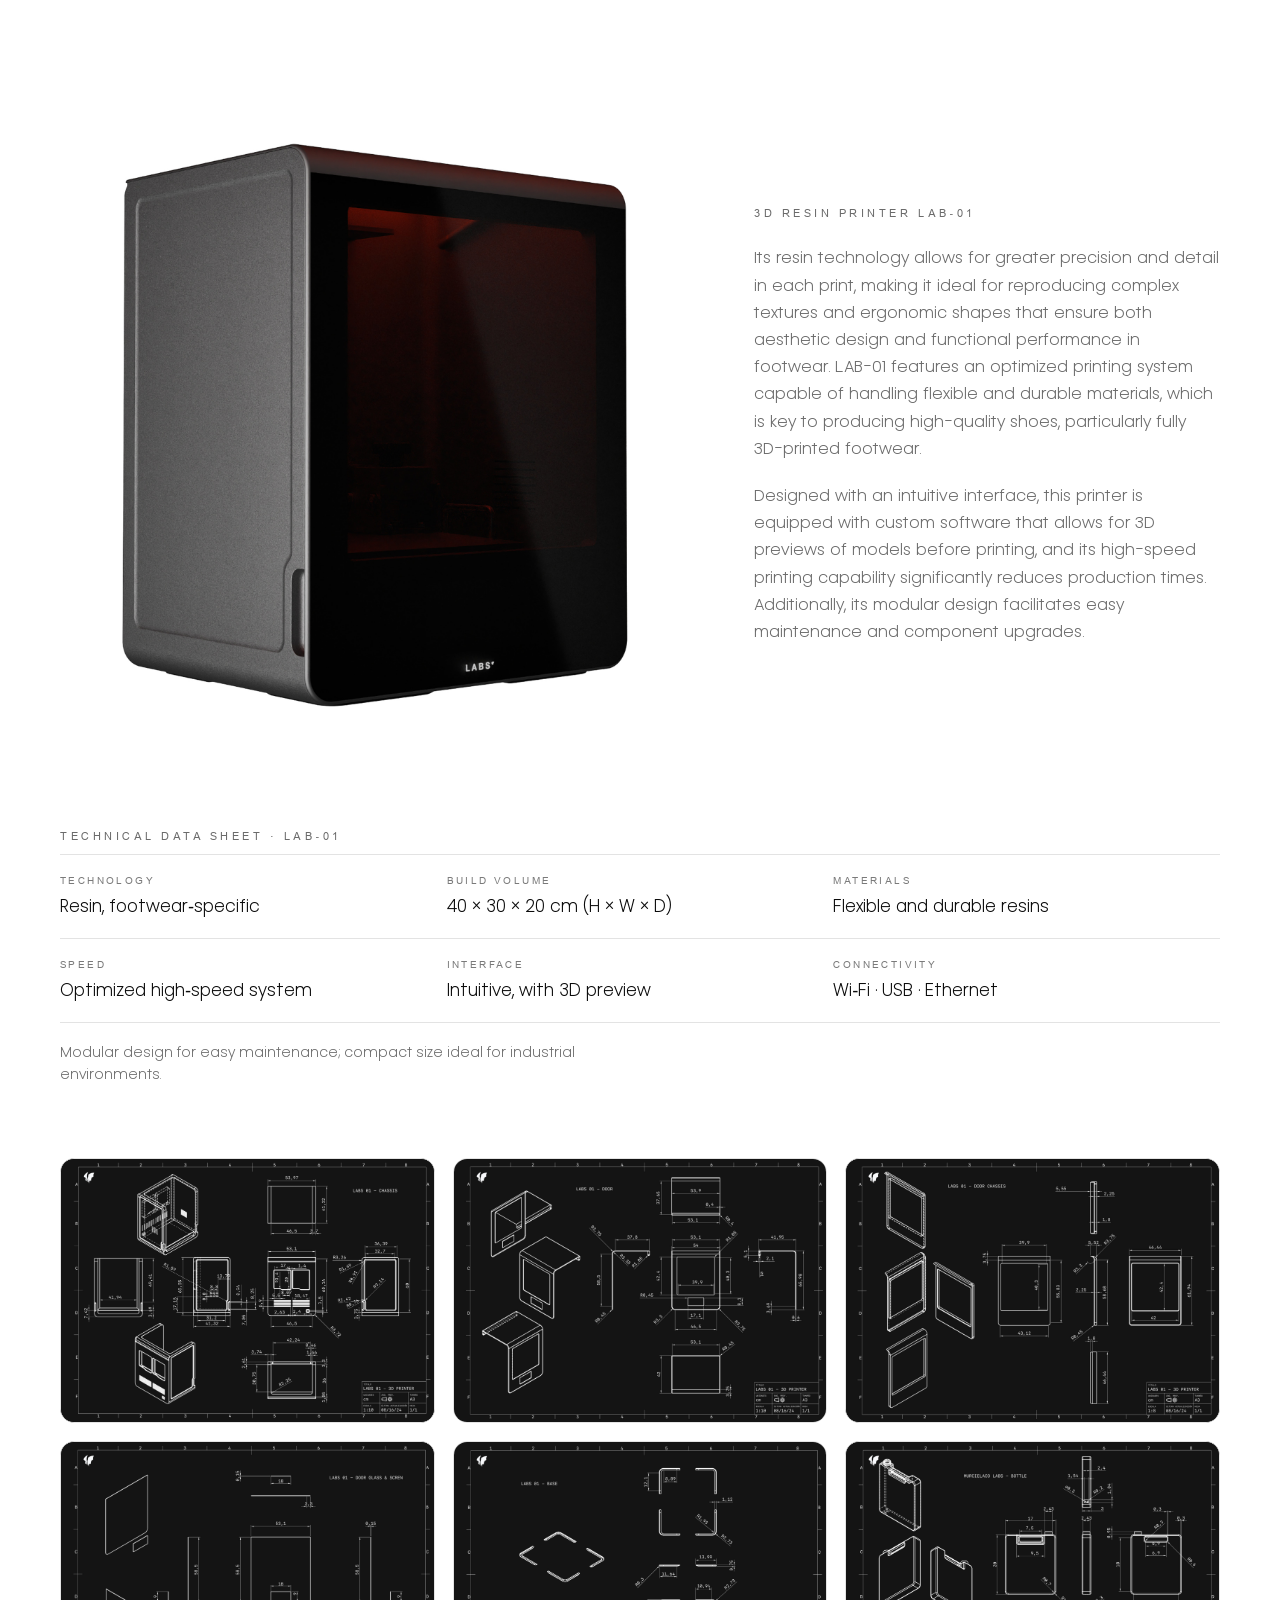
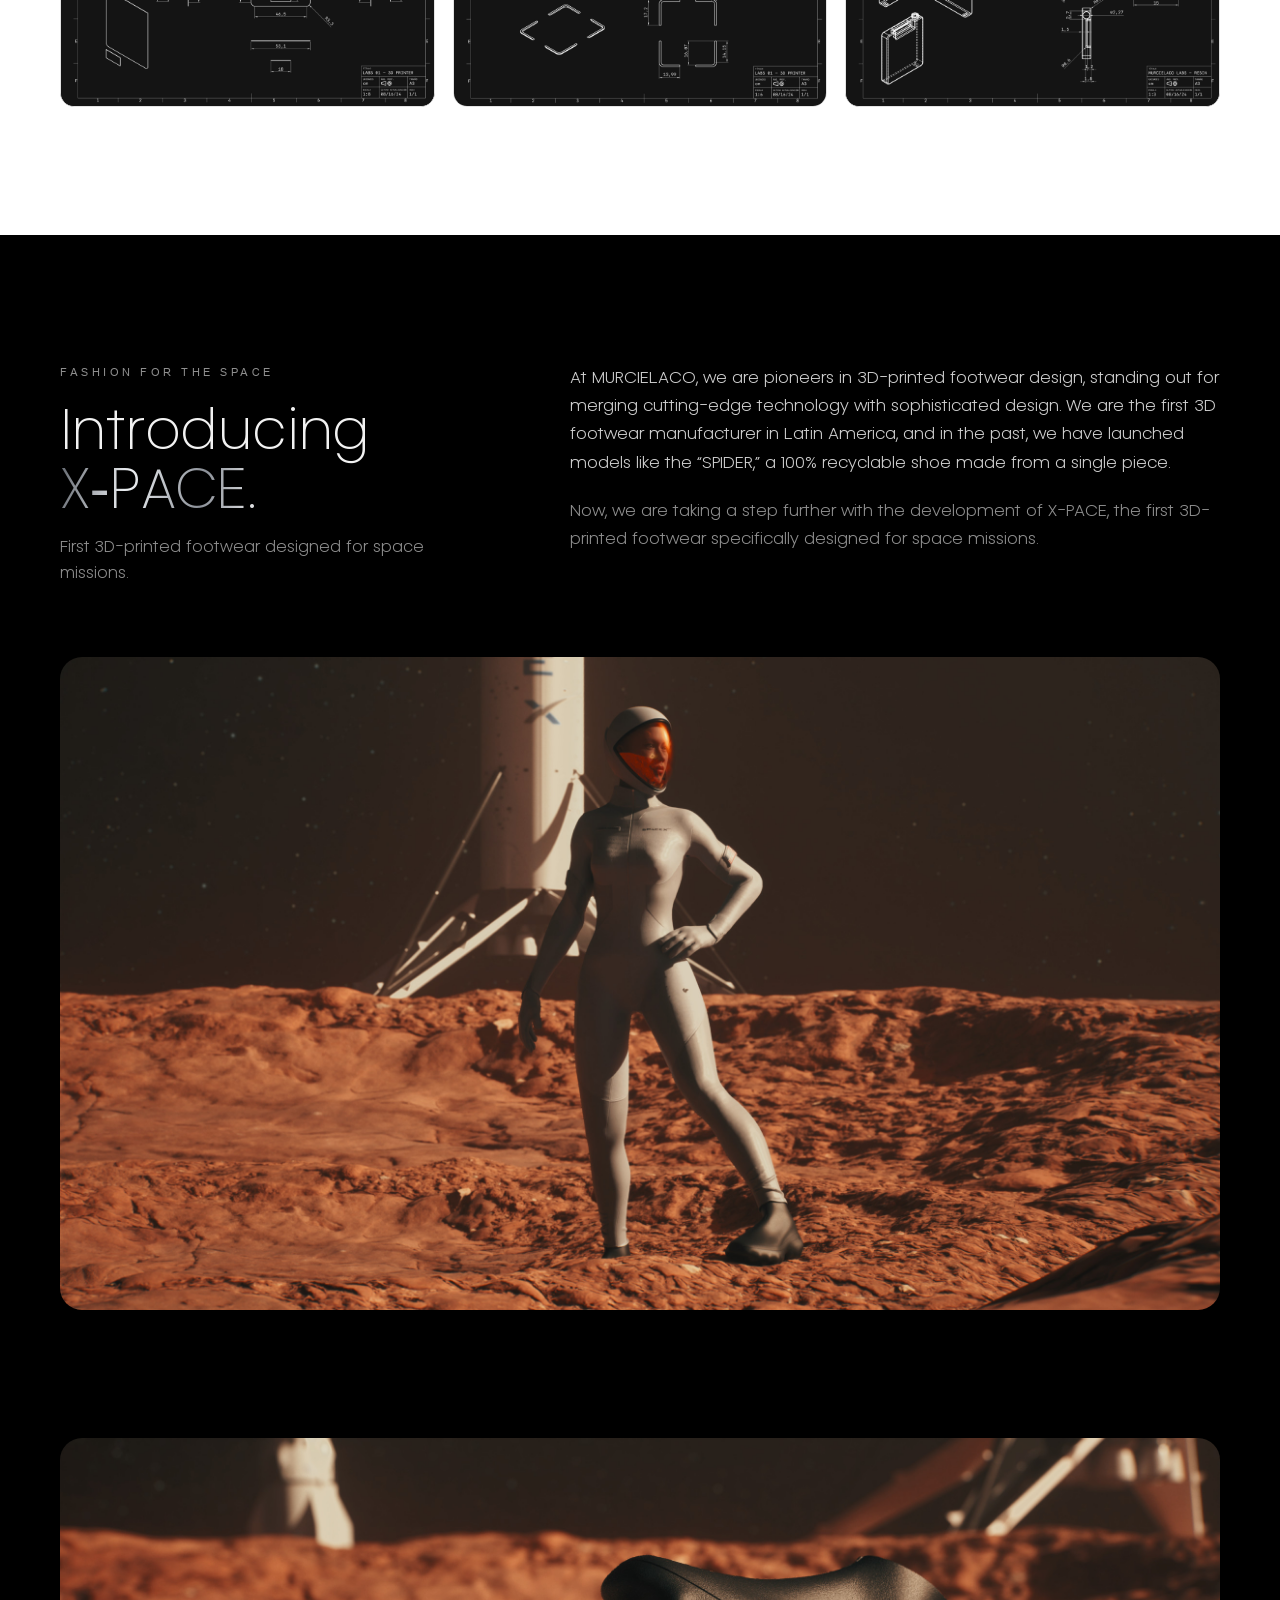
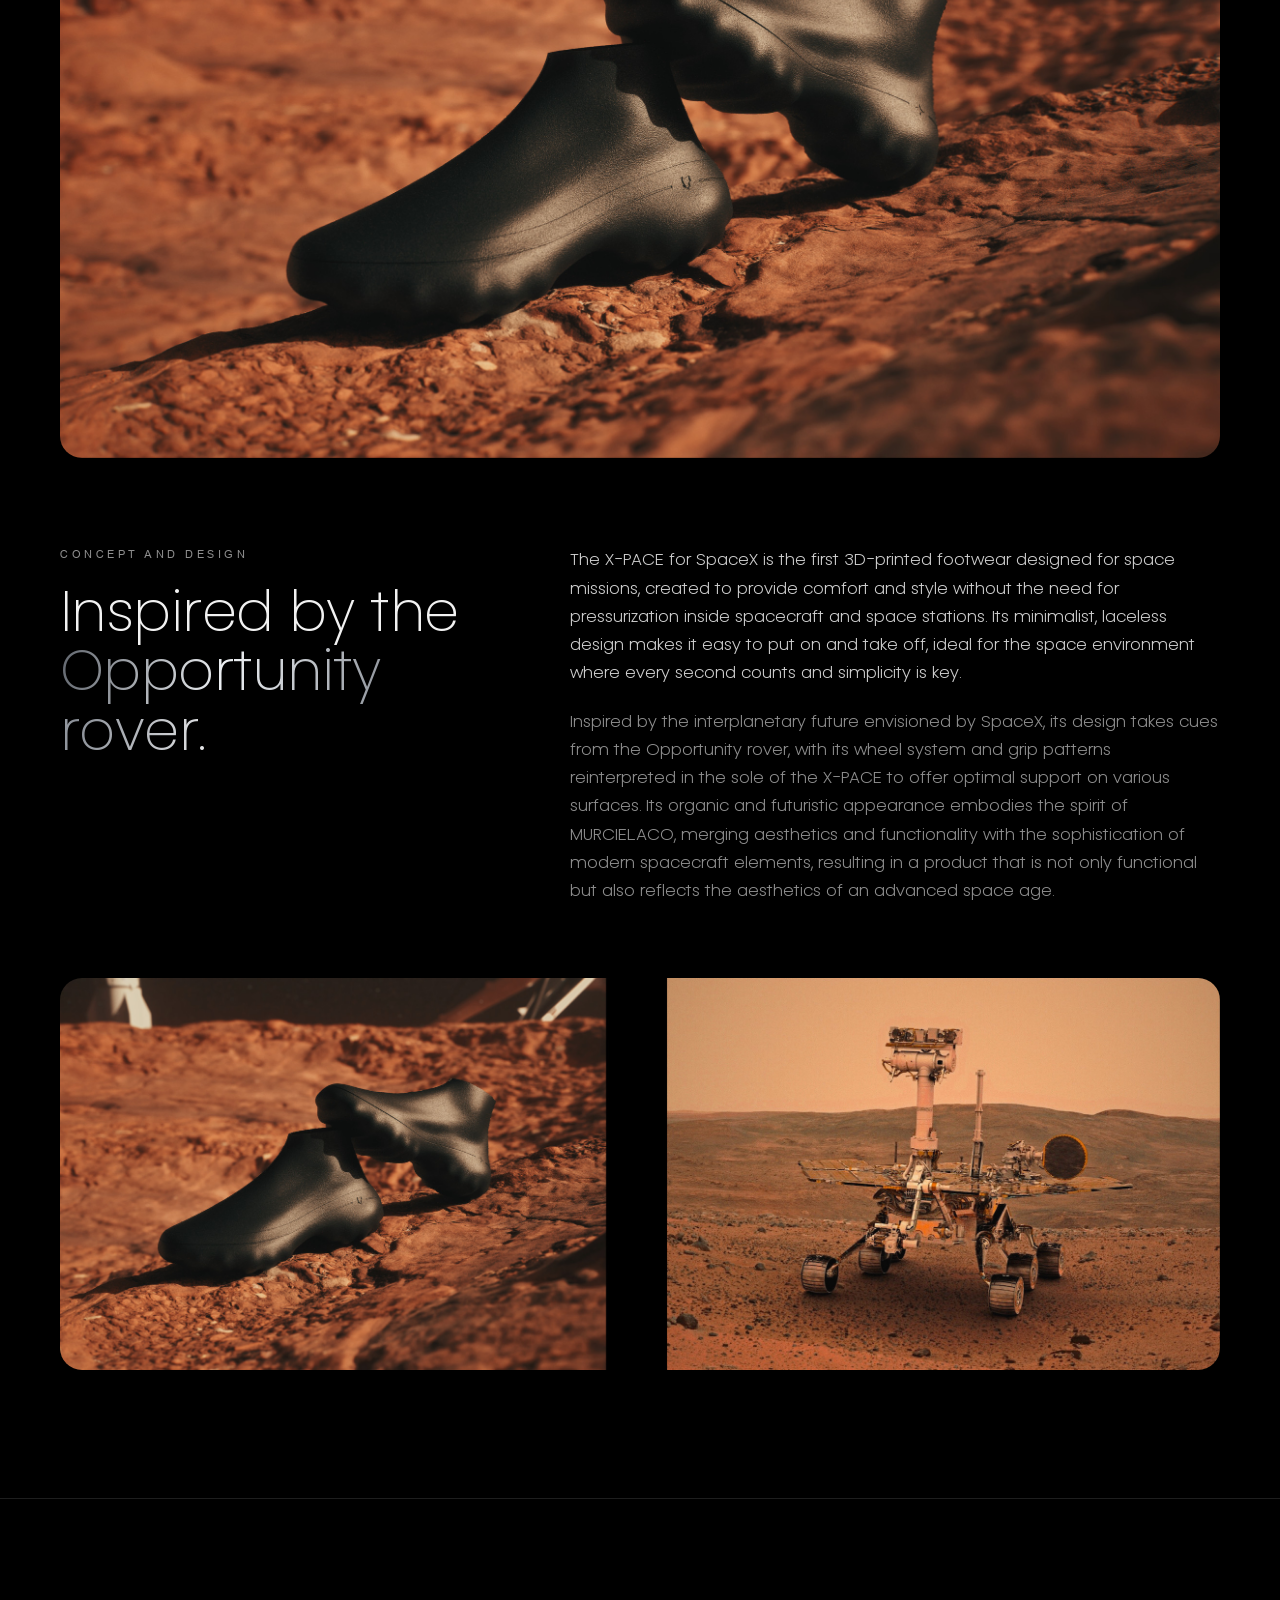
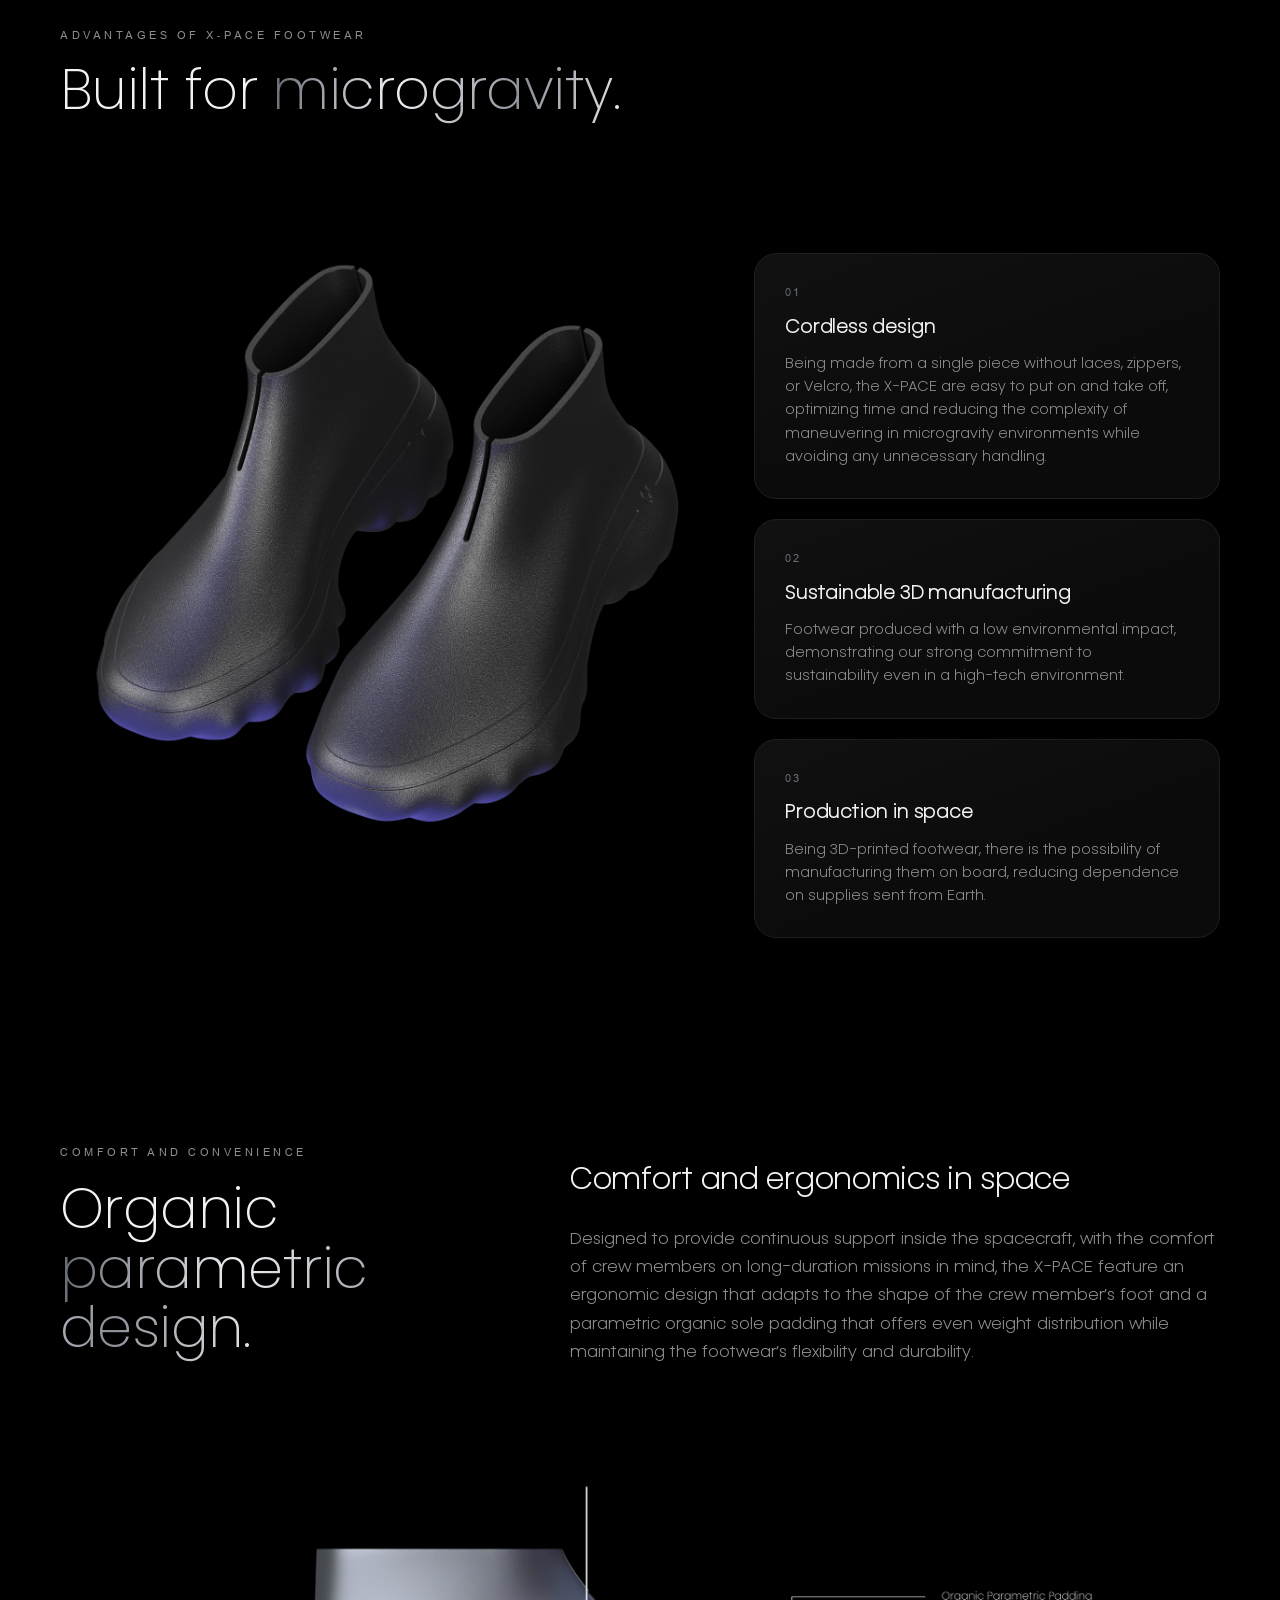
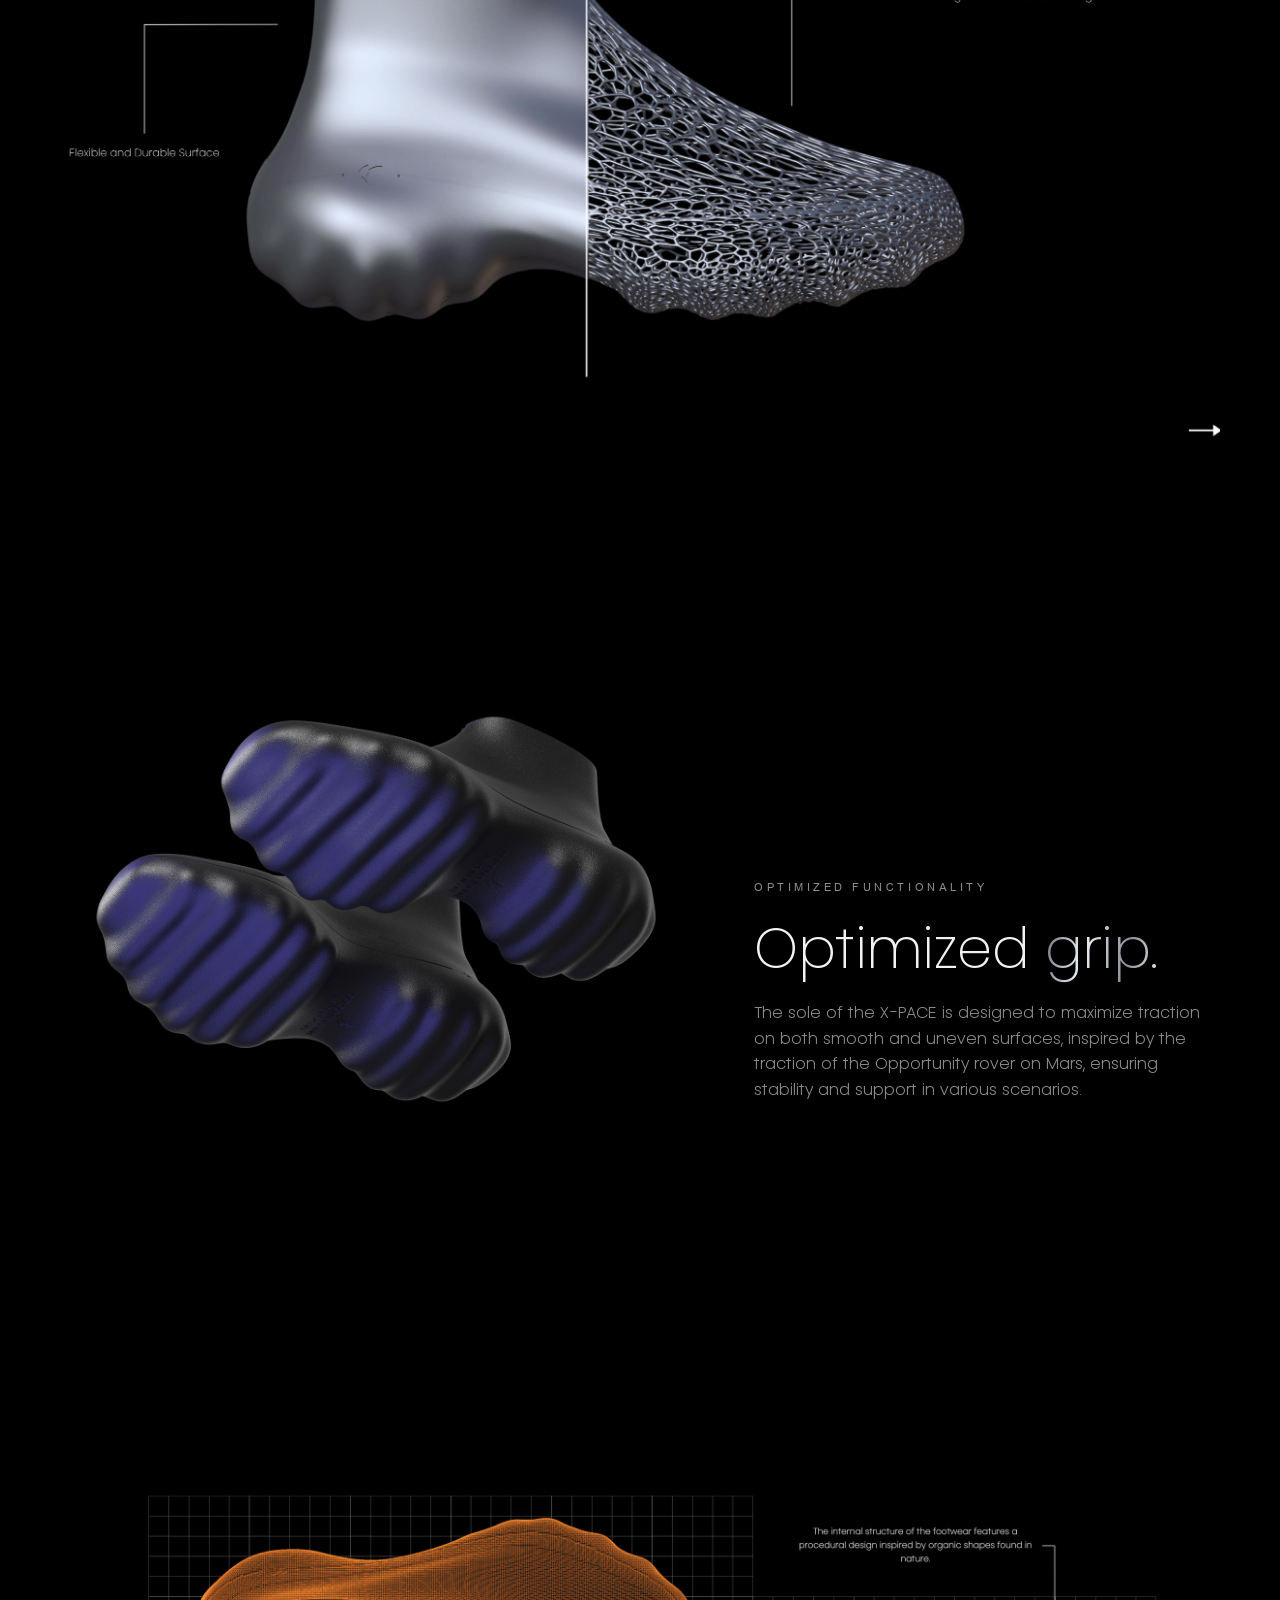
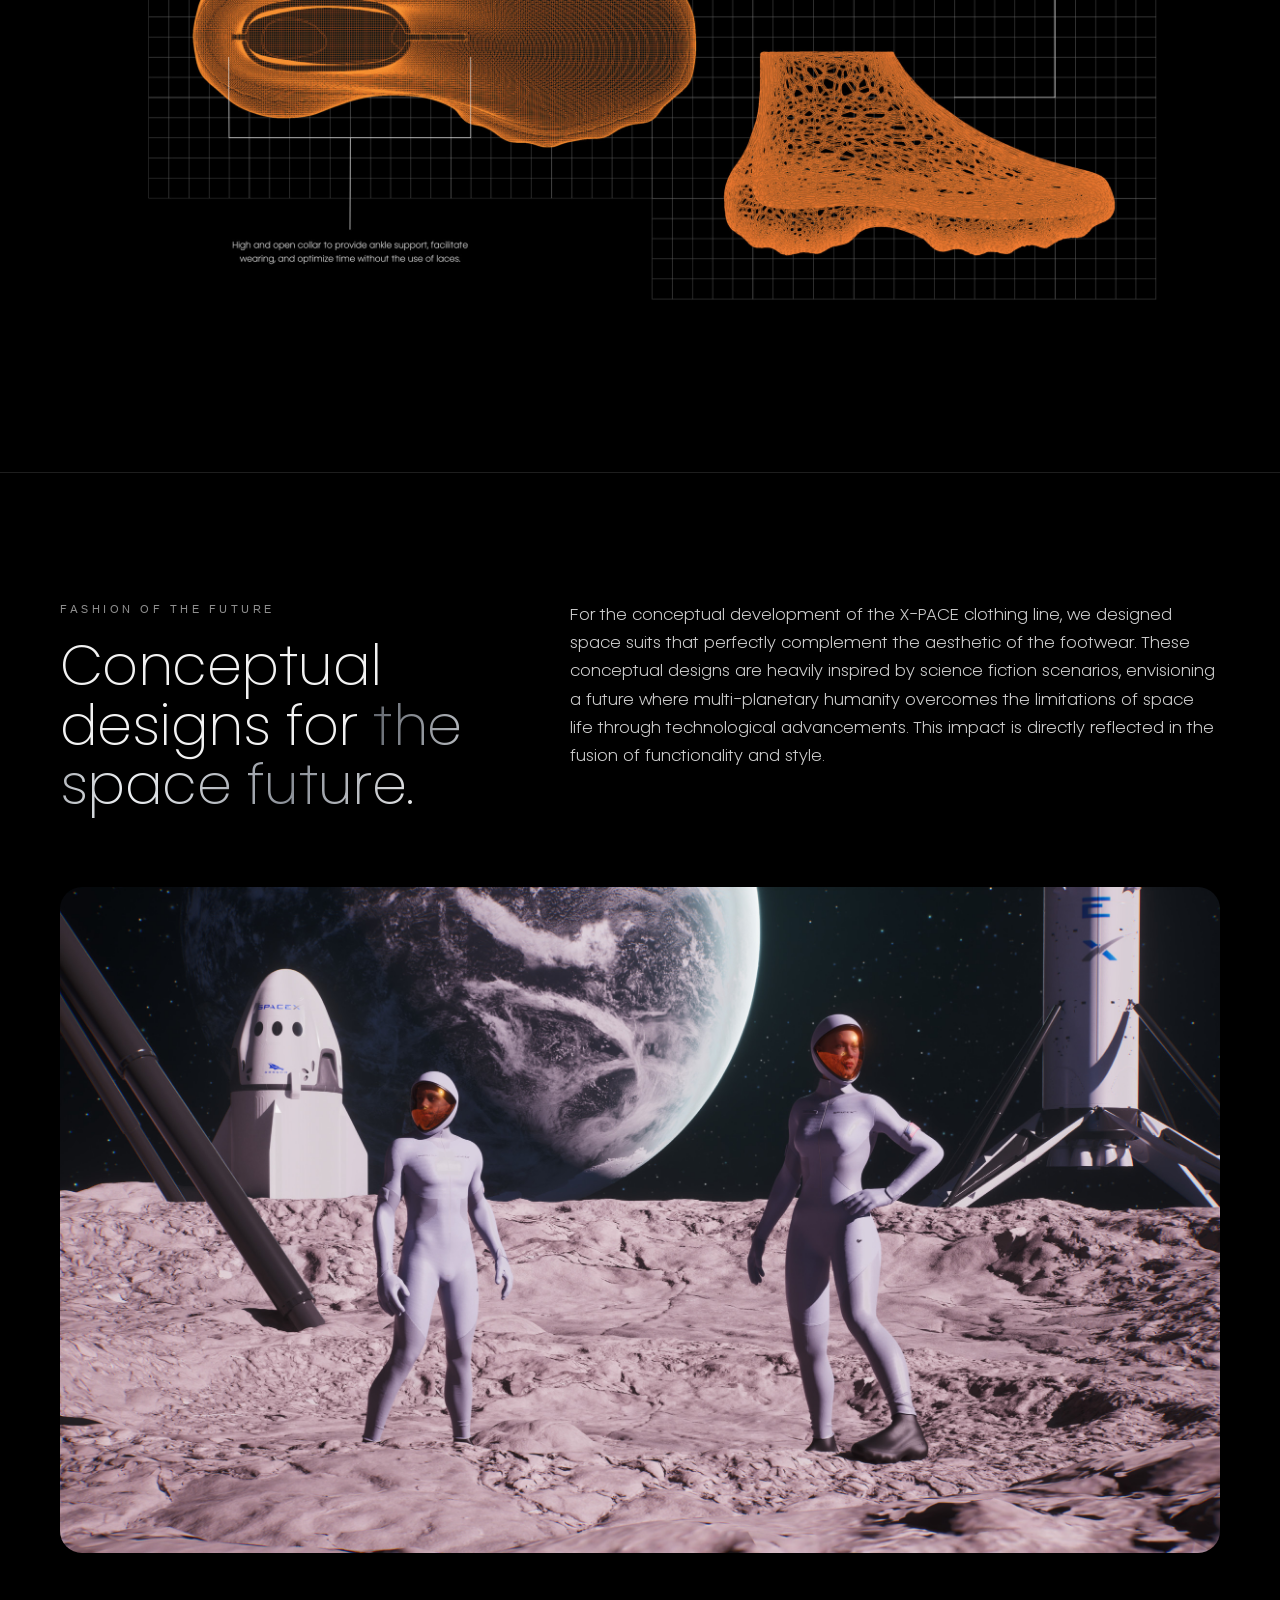
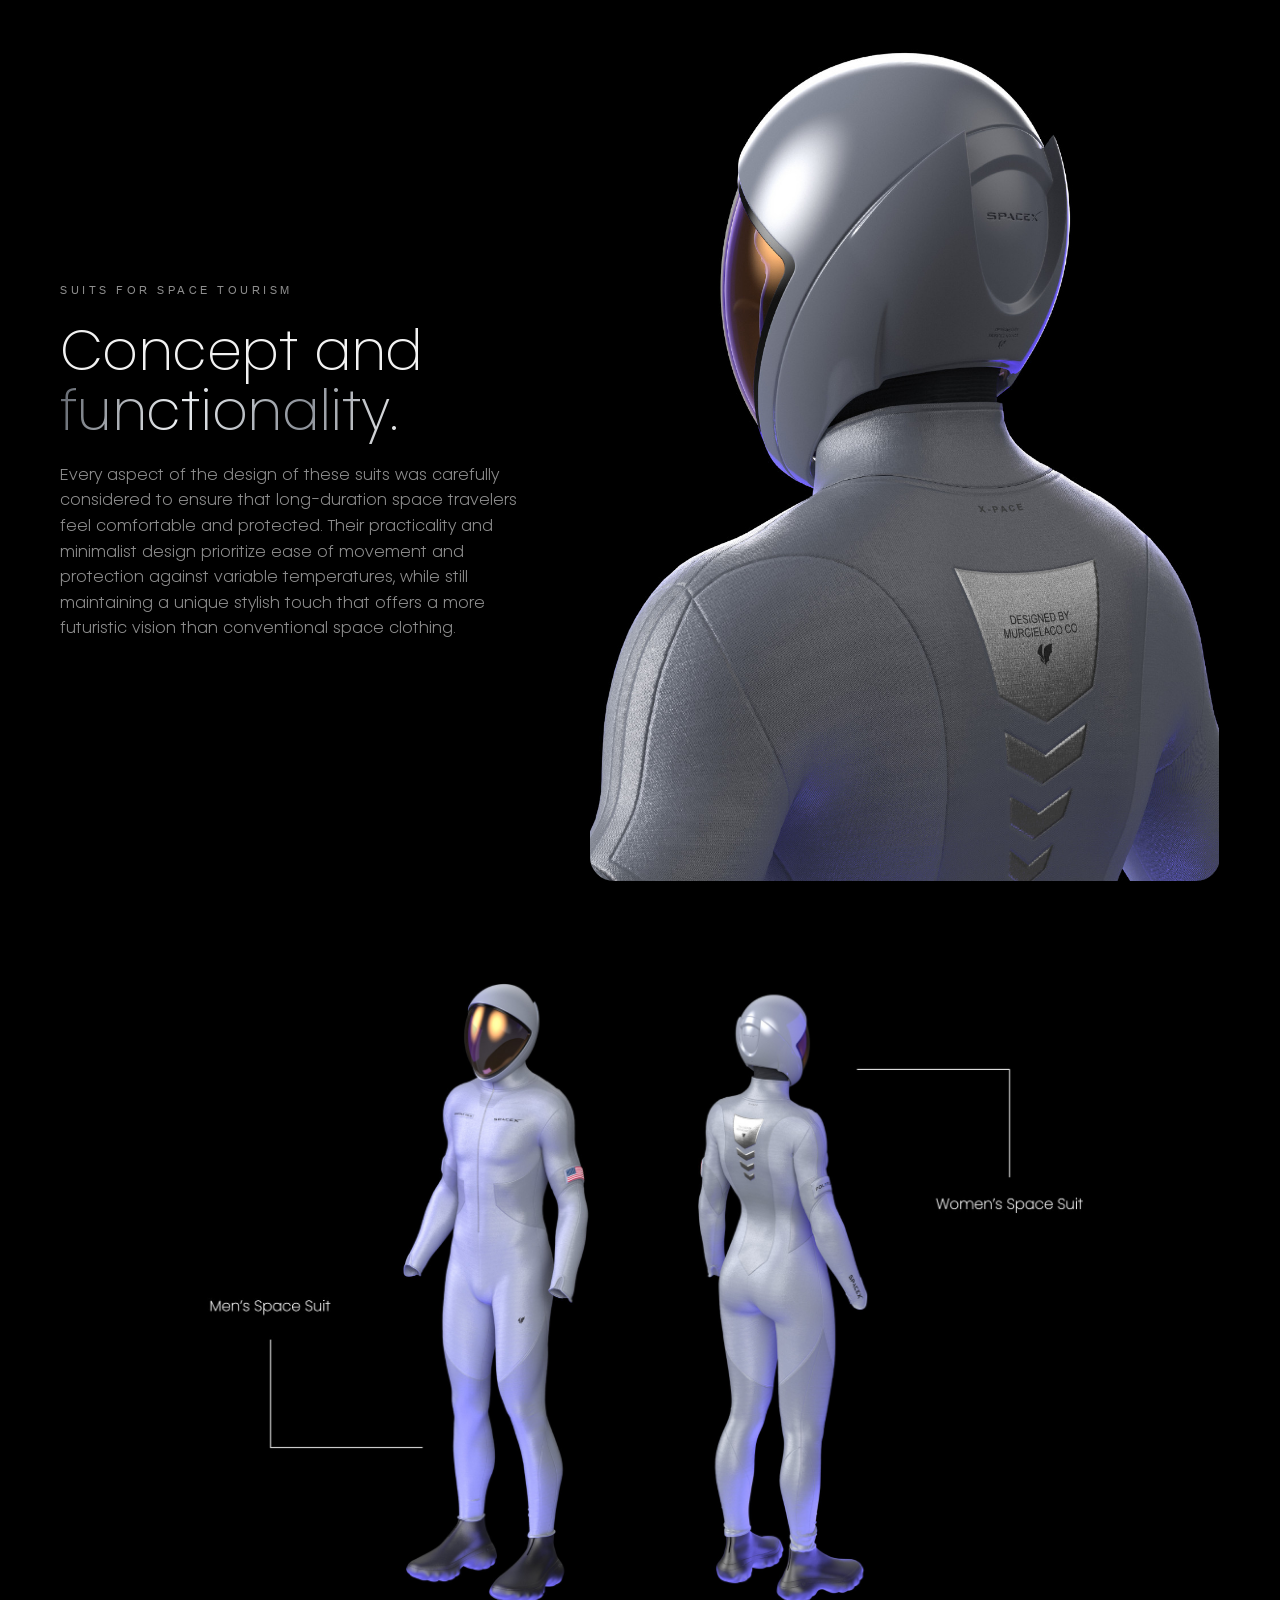
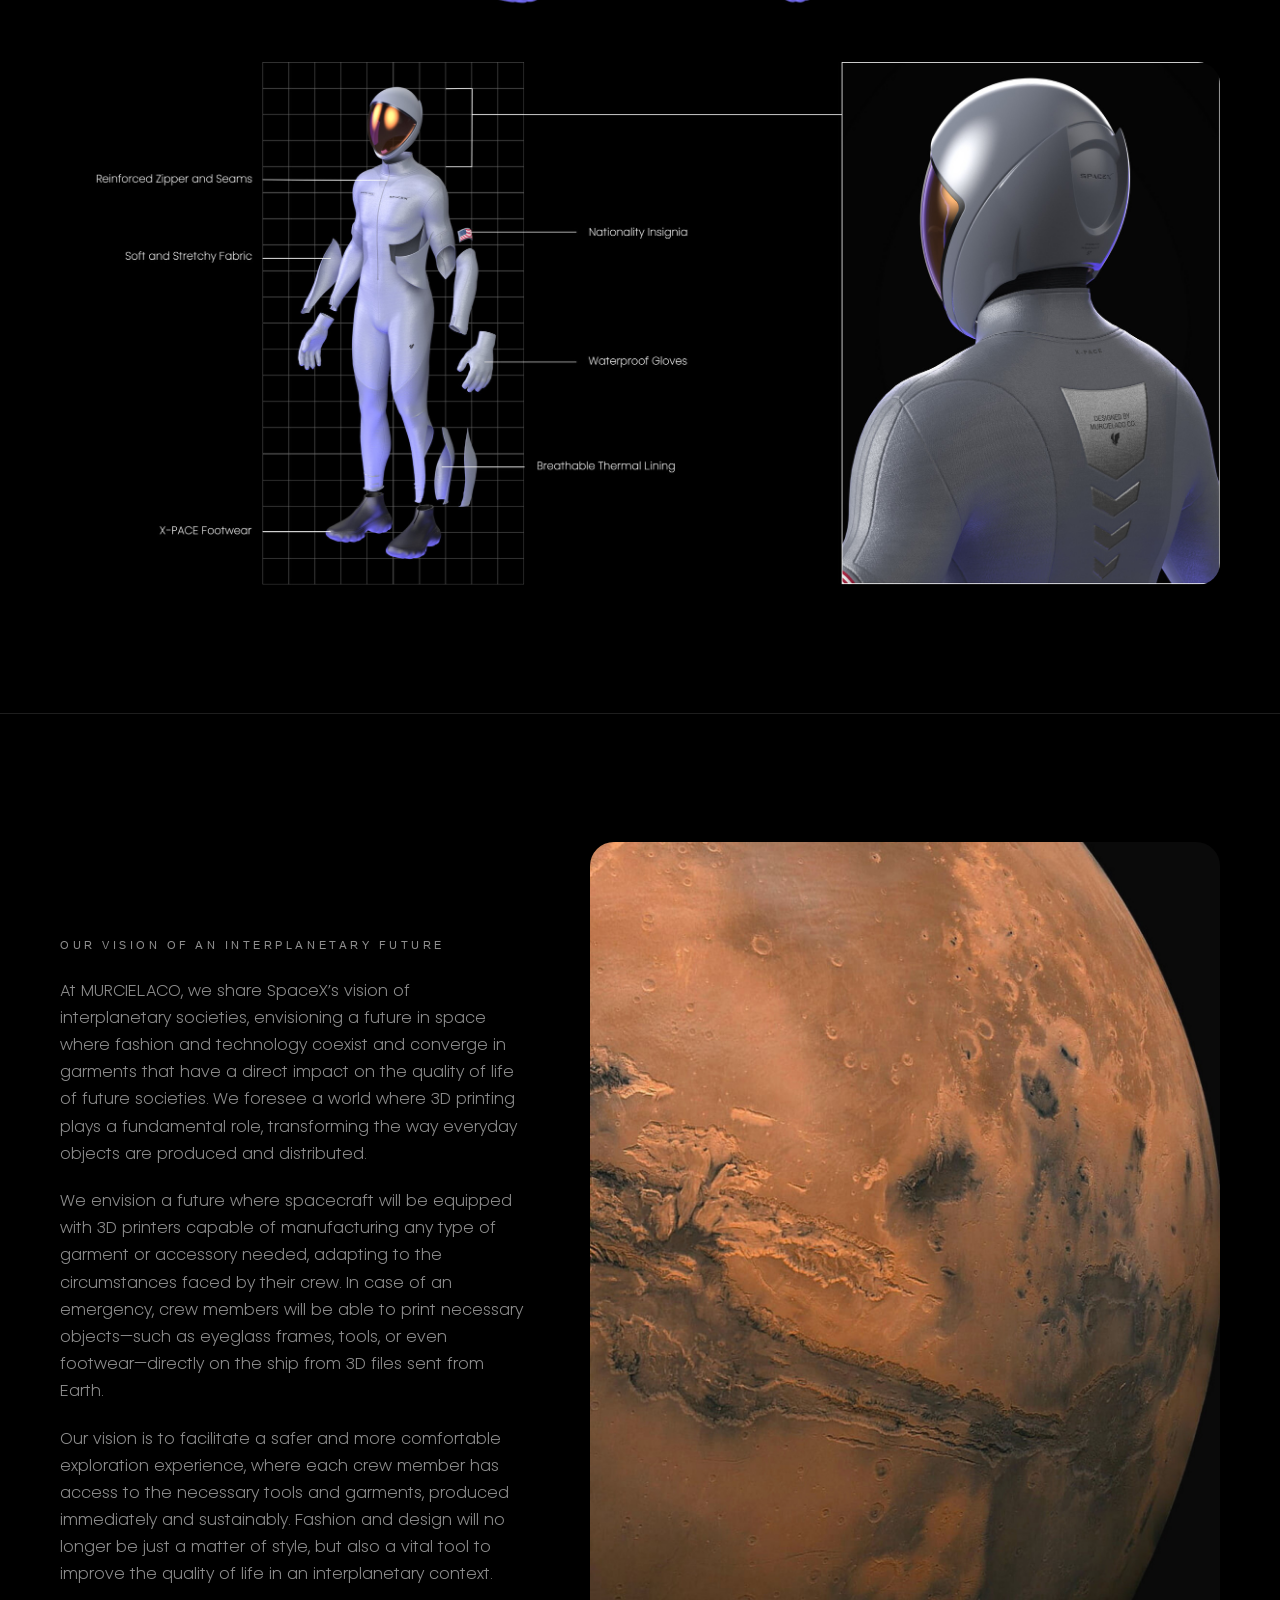
==== commit c20b6e04: "Title: MURCIELACO LABS Co-Authored-By: Claude Opus 5.5 <noreply@anthropic.com> Claude-Session: http" ====
--- a/labs/index.html
+++ b/labs/index.html
@@ -3,13 +3,13 @@
 <head>
 <meta charset="utf-8">
 <meta name="viewport" content="width=device-width, initial-scale=1, viewport-fit=cover">
-<title>MURCIELACO | LABS</title>
+<title>MURCIELACO LABS</title>
 <meta name="description" content="MURCIELACO LABS: research and development of new printing and manufacturing techniques, the LAB-01 resin printer for footwear and X-PACE, the first 3D printed footwear designed for space missions.">
 <link rel="icon" href="/assets/favicon.svg" type="image/svg+xml"><link rel="icon" href="/favicon.ico" sizes="48x48"><link rel="icon" href="/assets/favicon-192.png" sizes="192x192" type="image/png"><link rel="apple-touch-icon" href="/assets/apple-touch-icon.png">
 <link rel="canonical" href="https://www.murcielaco.com/labs/">
 <meta property="og:type" content="website">
 <meta property="og:site_name" content="MURCIELACO">
-<meta property="og:title" content="MURCIELACO | LABS">
+<meta property="og:title" content="MURCIELACO LABS">
 <meta property="og:description" content="LAB-01 resin printer for footwear and X-PACE, the first 3D printed footwear designed for space missions.">
 <meta property="og:url" content="https://www.murcielaco.com/labs/">
 <meta property="og:image" content="https://www.murcielaco.com/assets/img/og-labs.jpg">
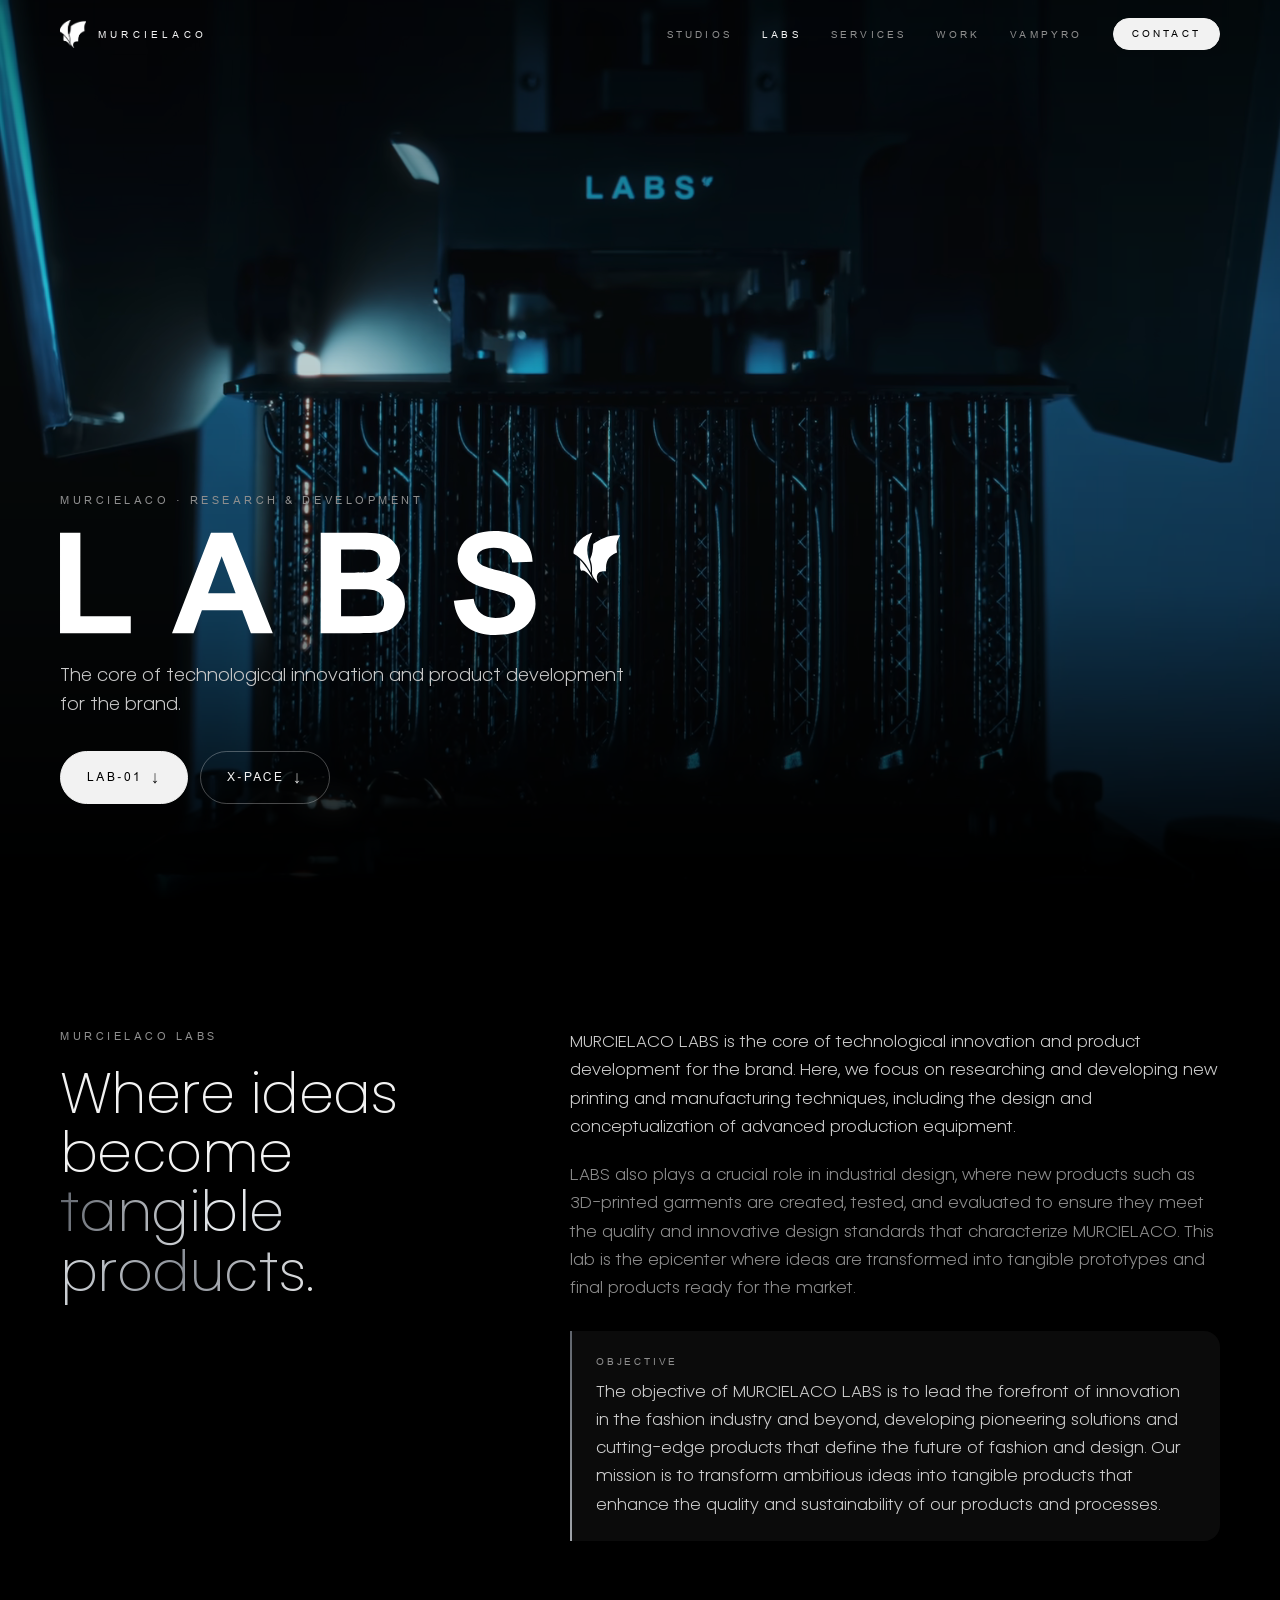
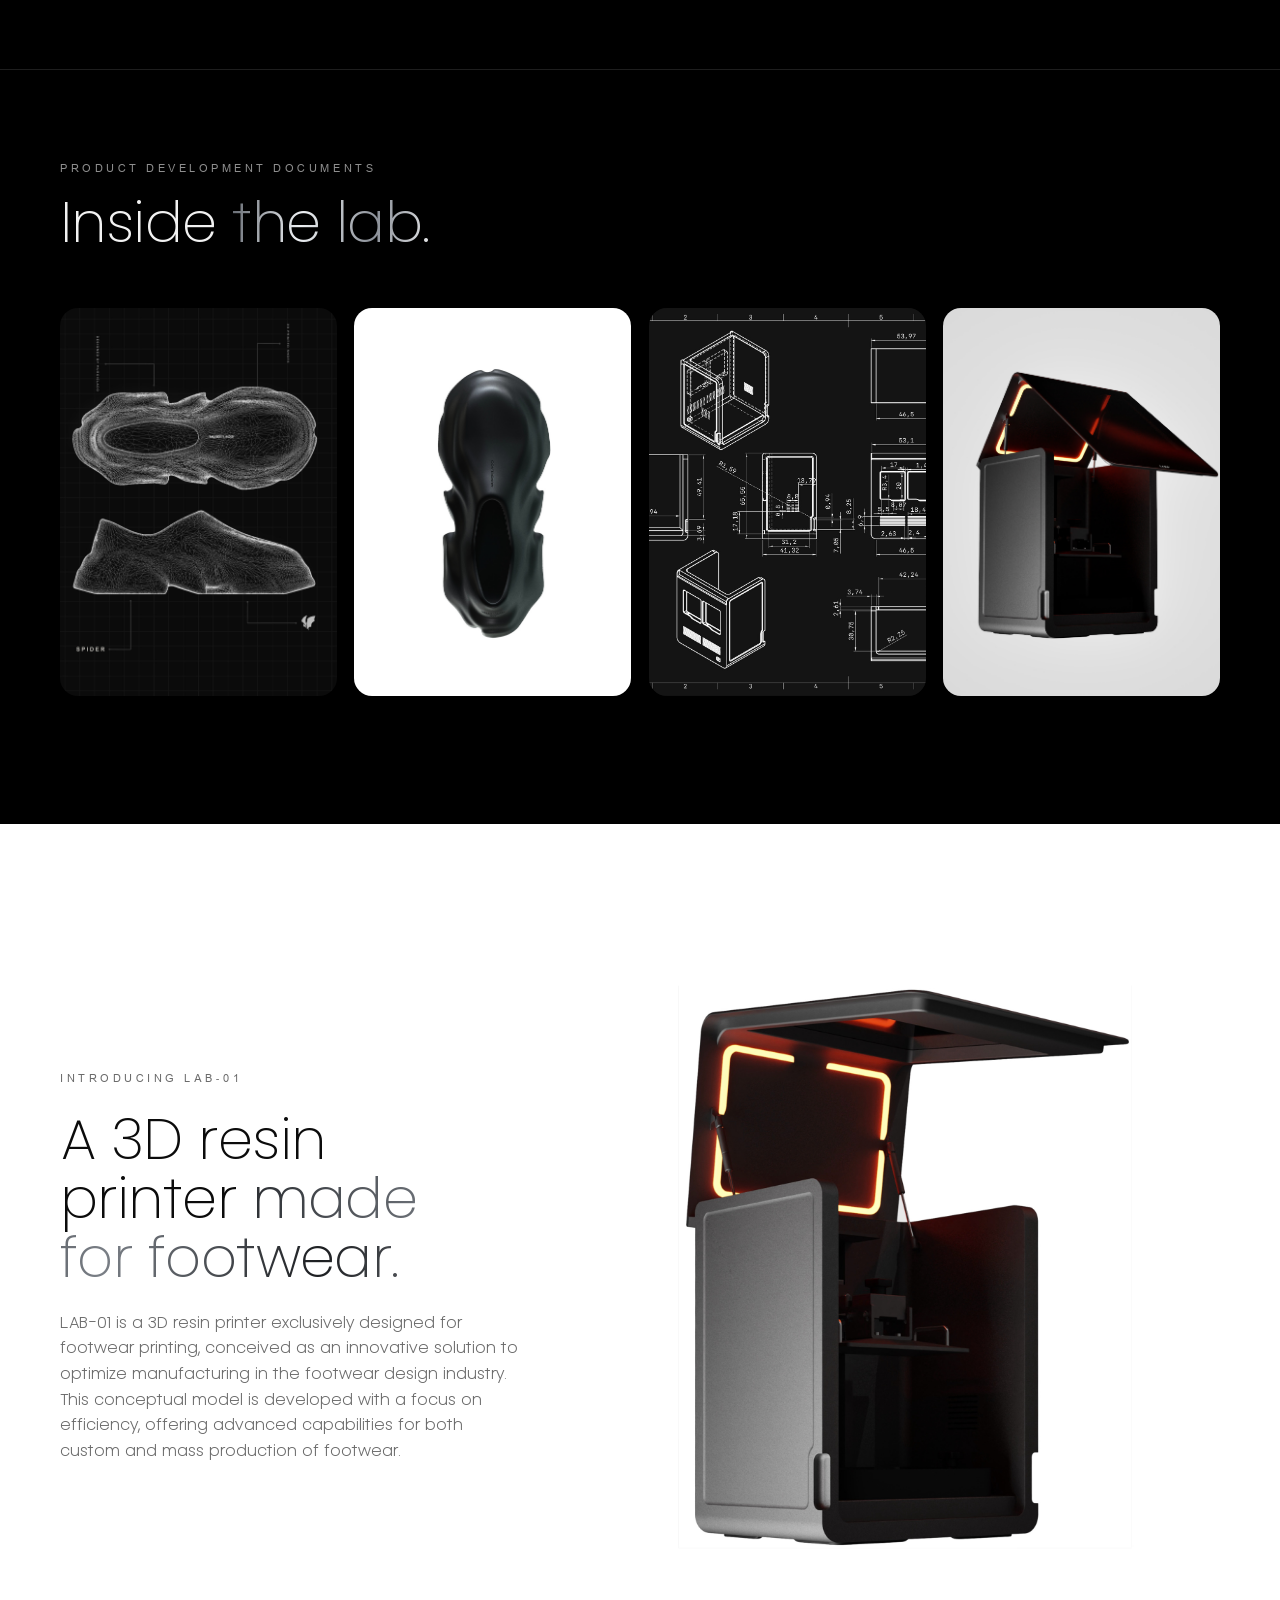
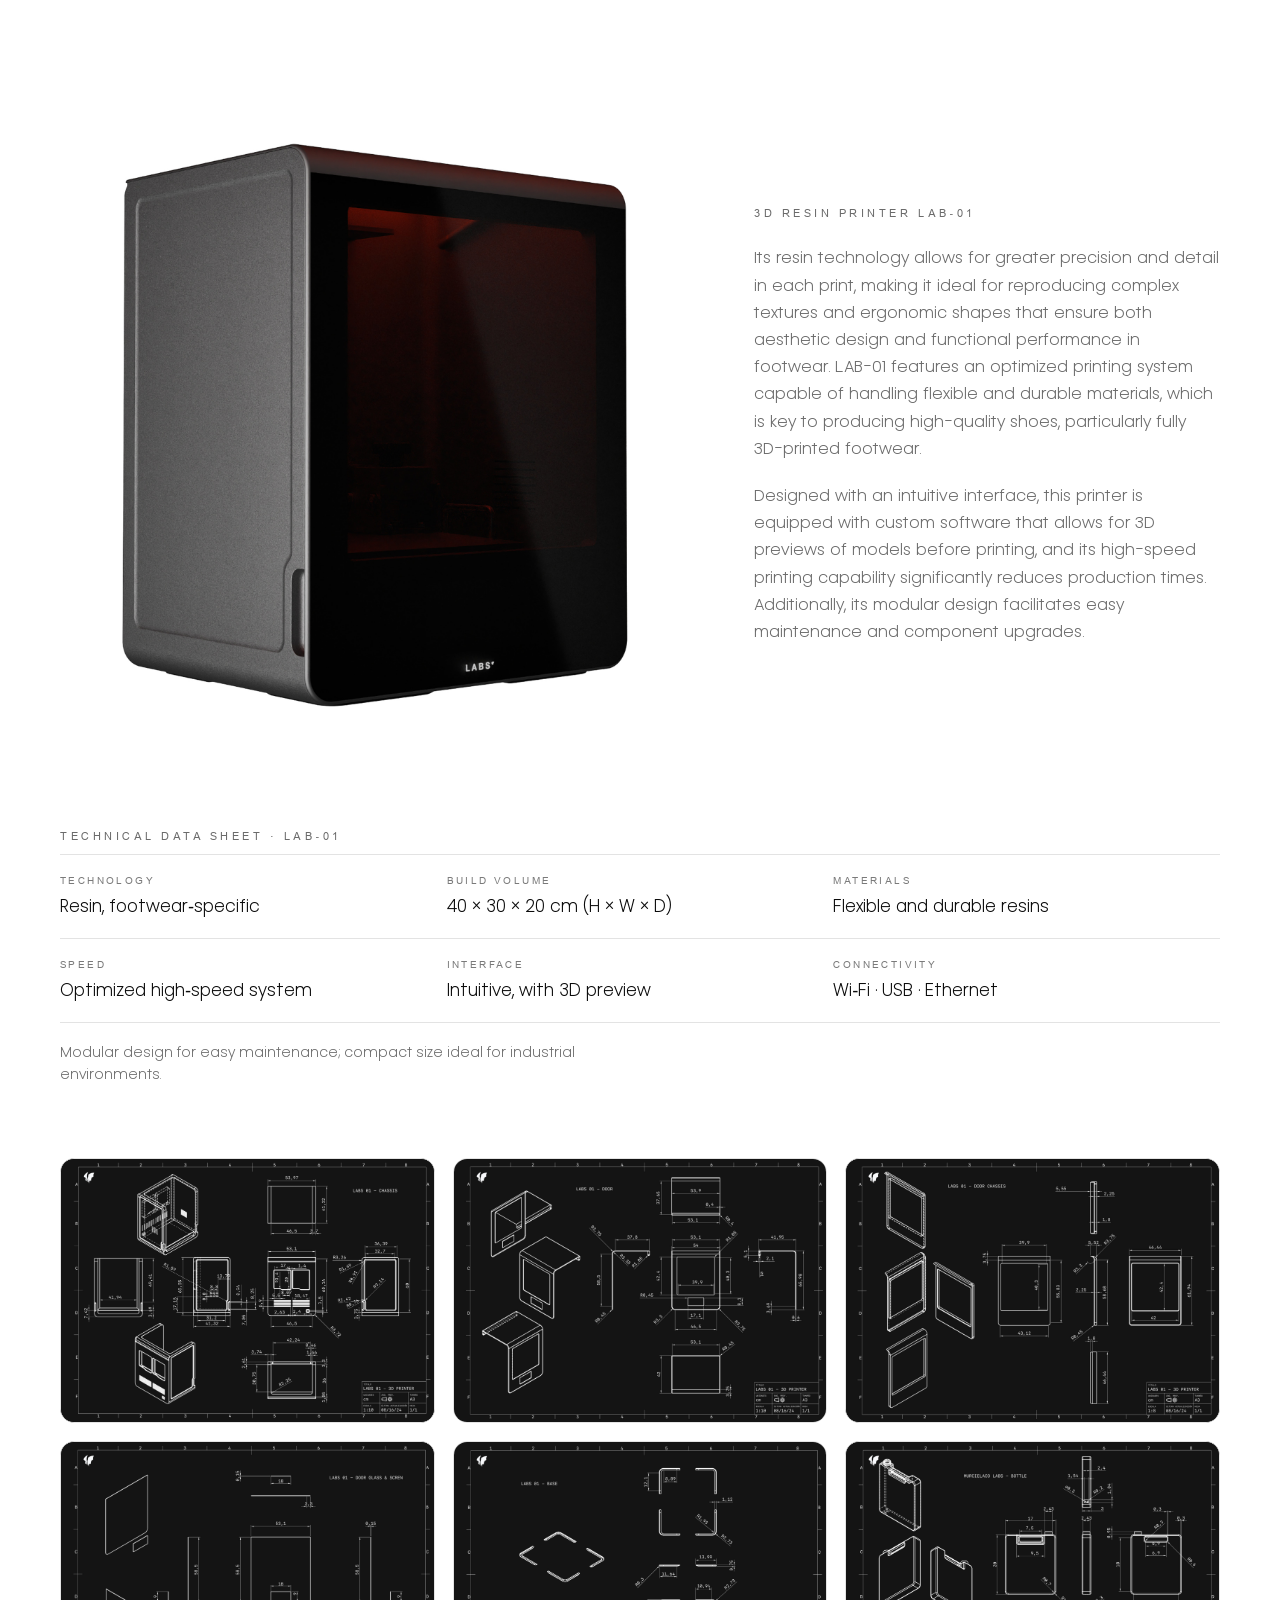
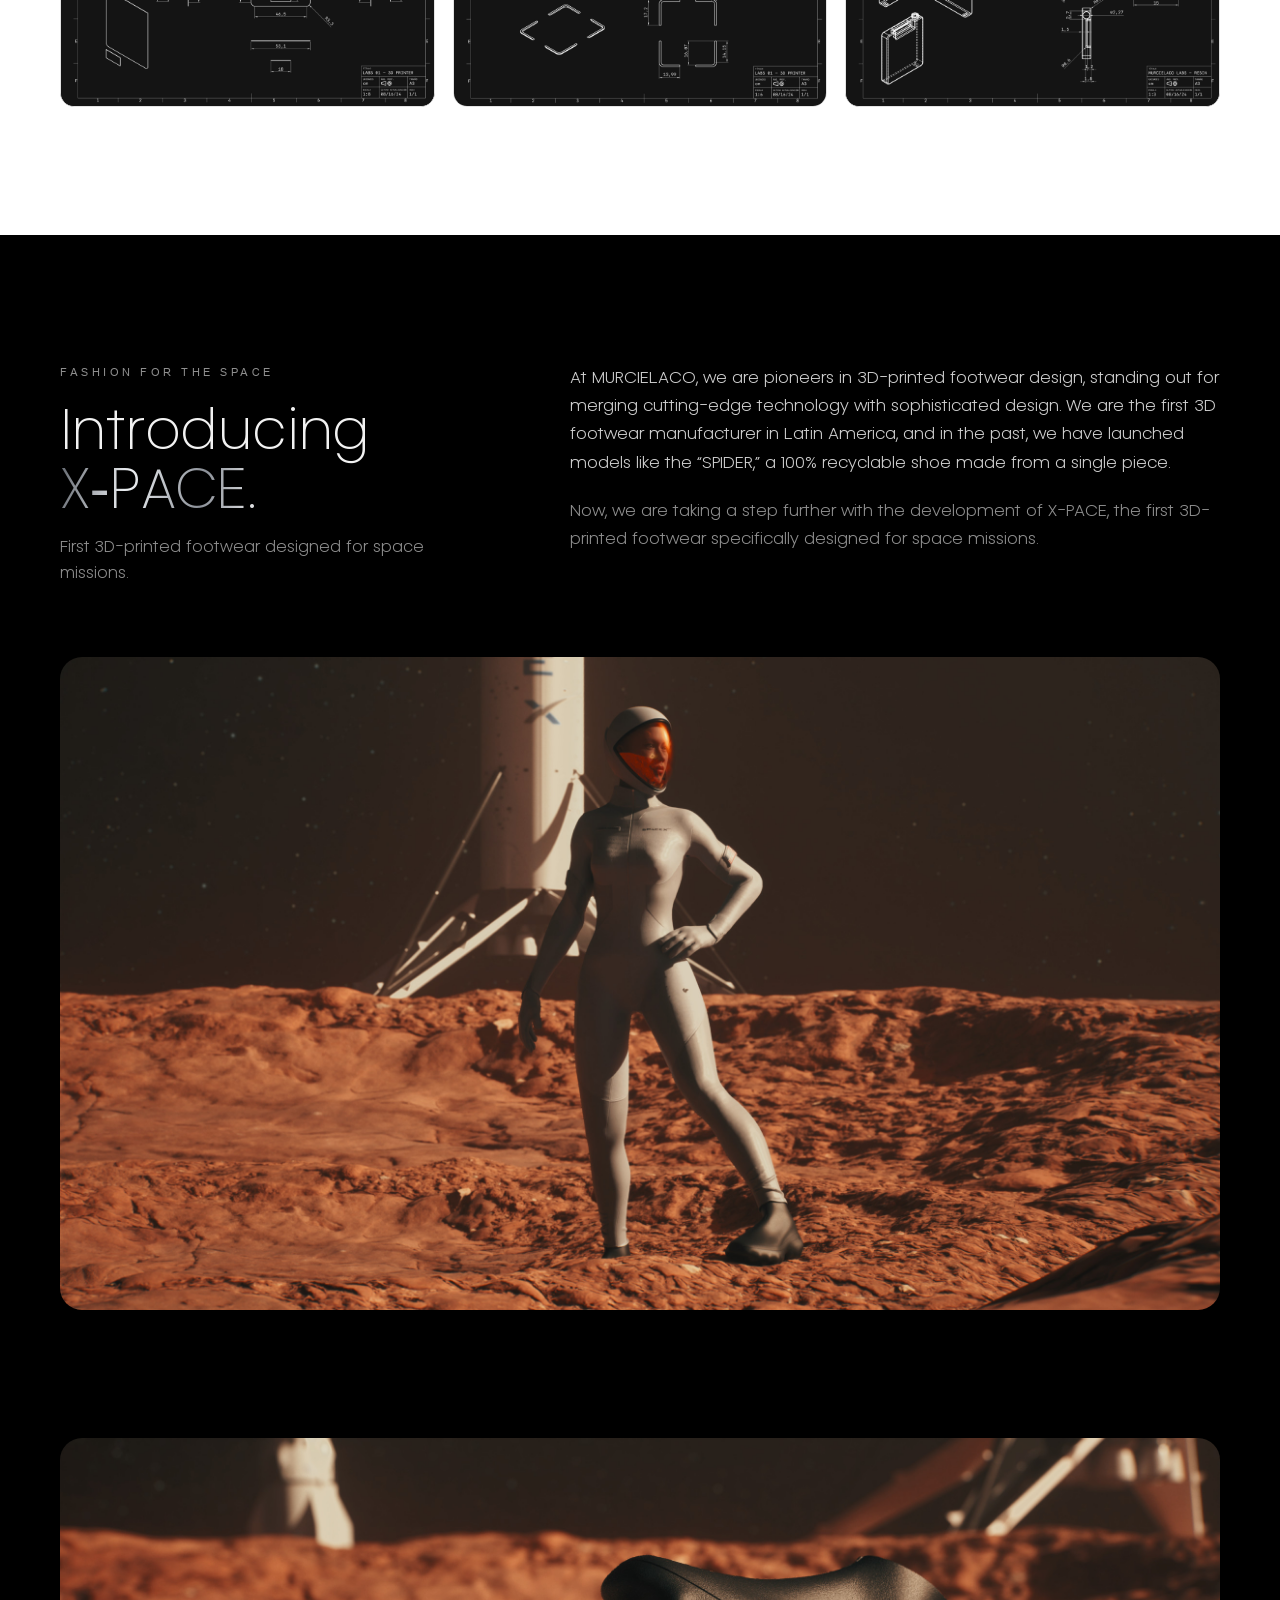
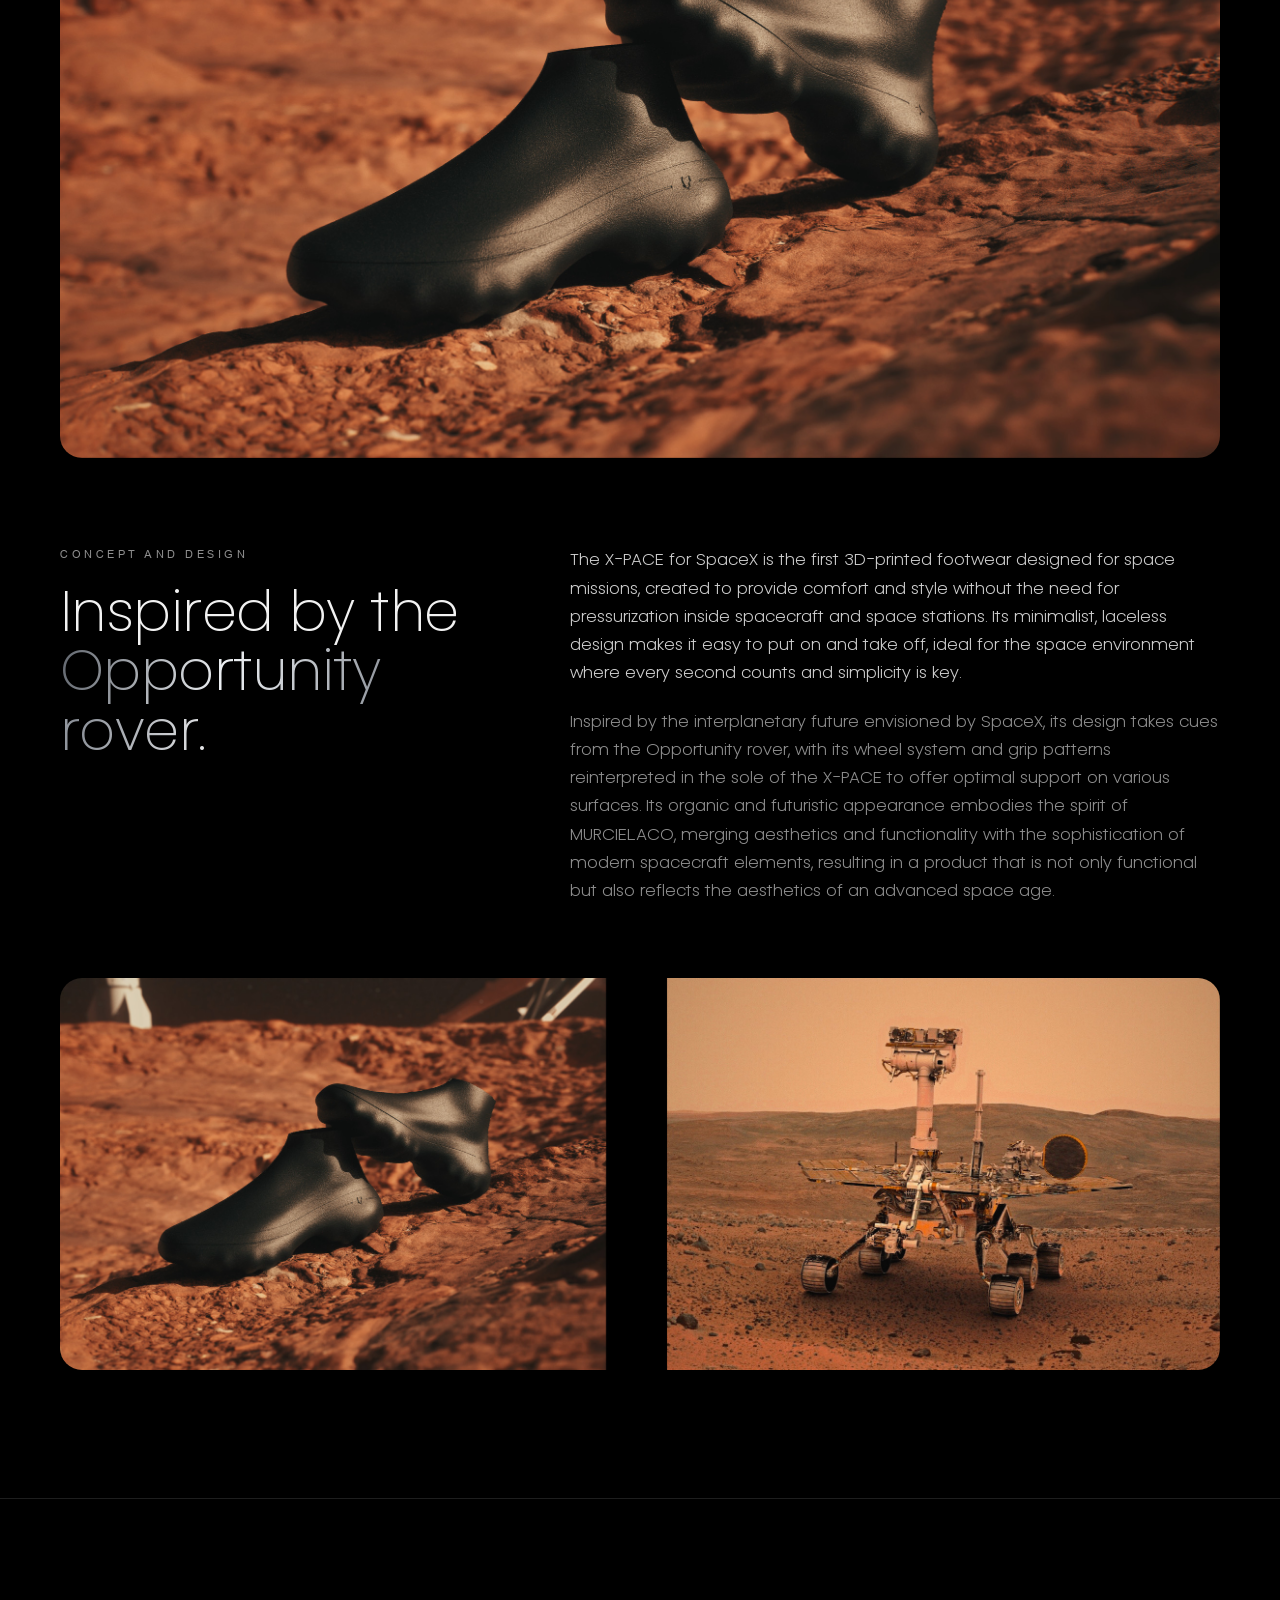
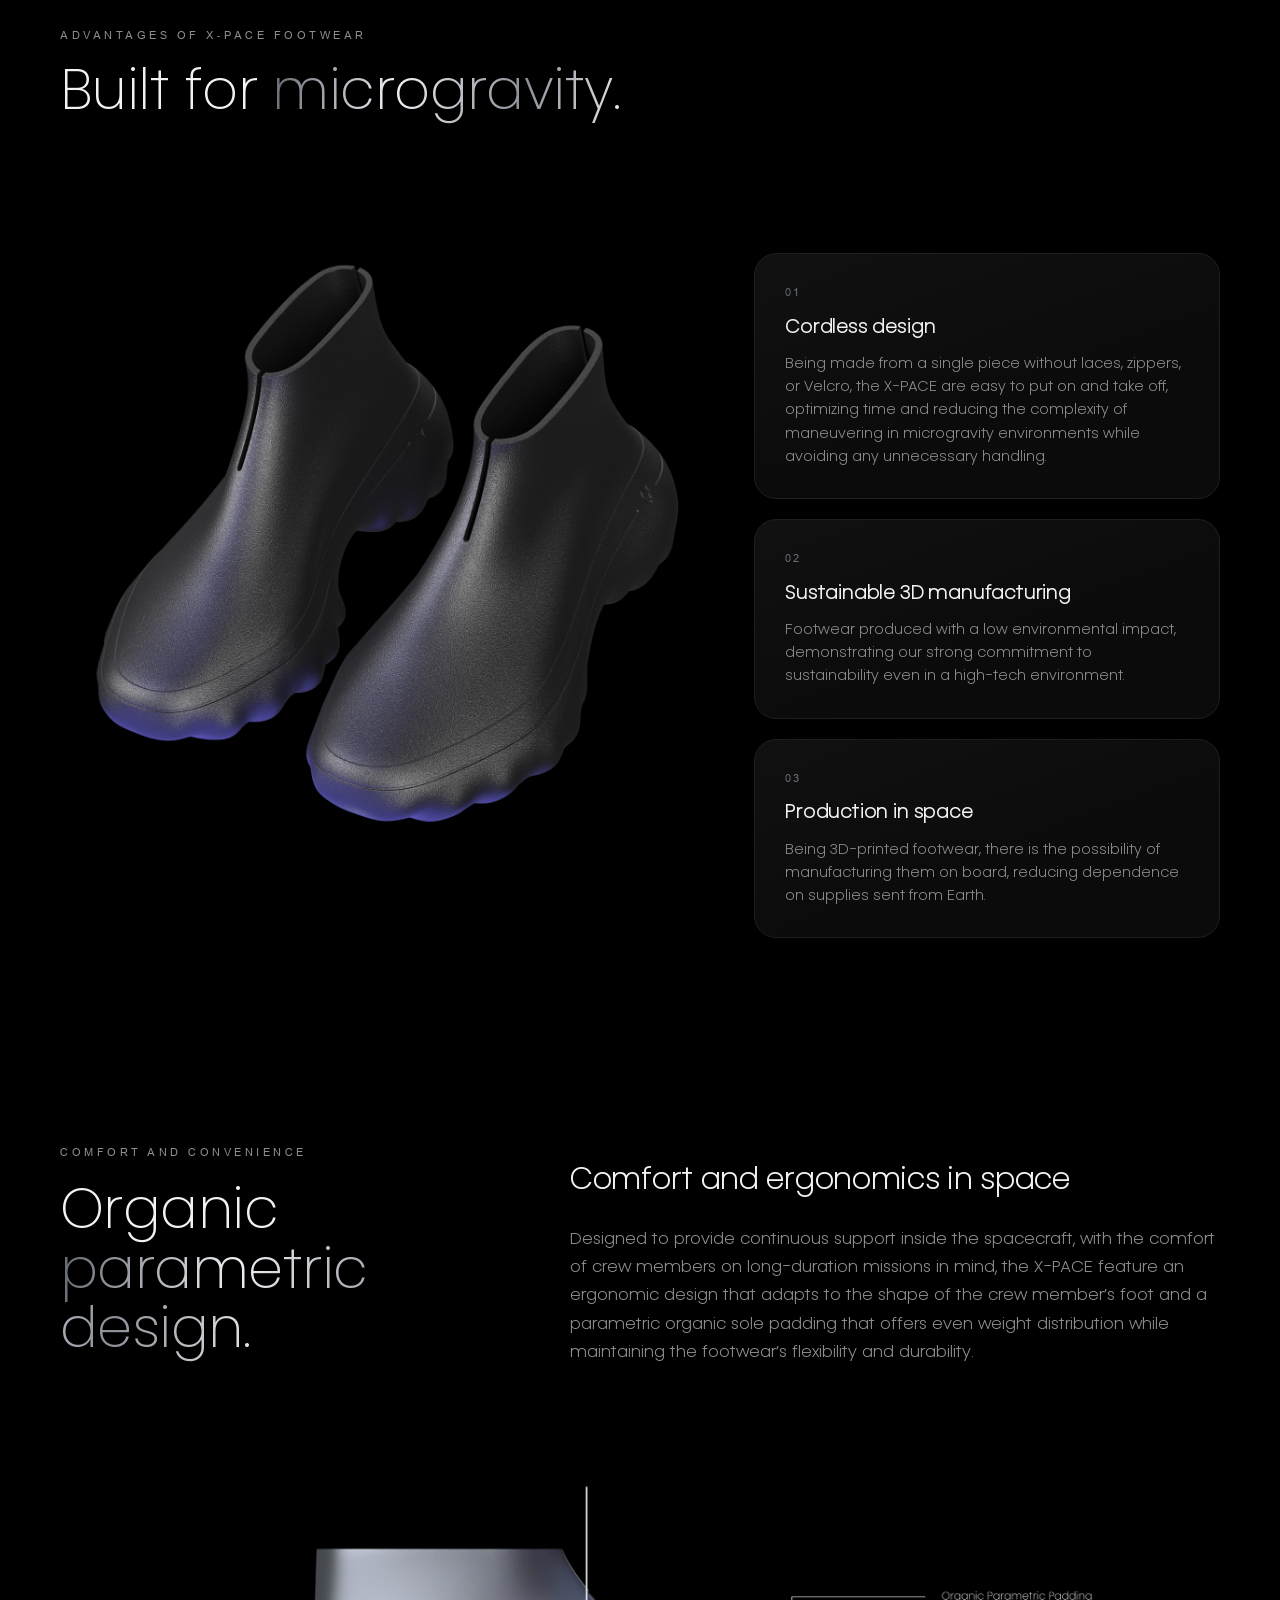
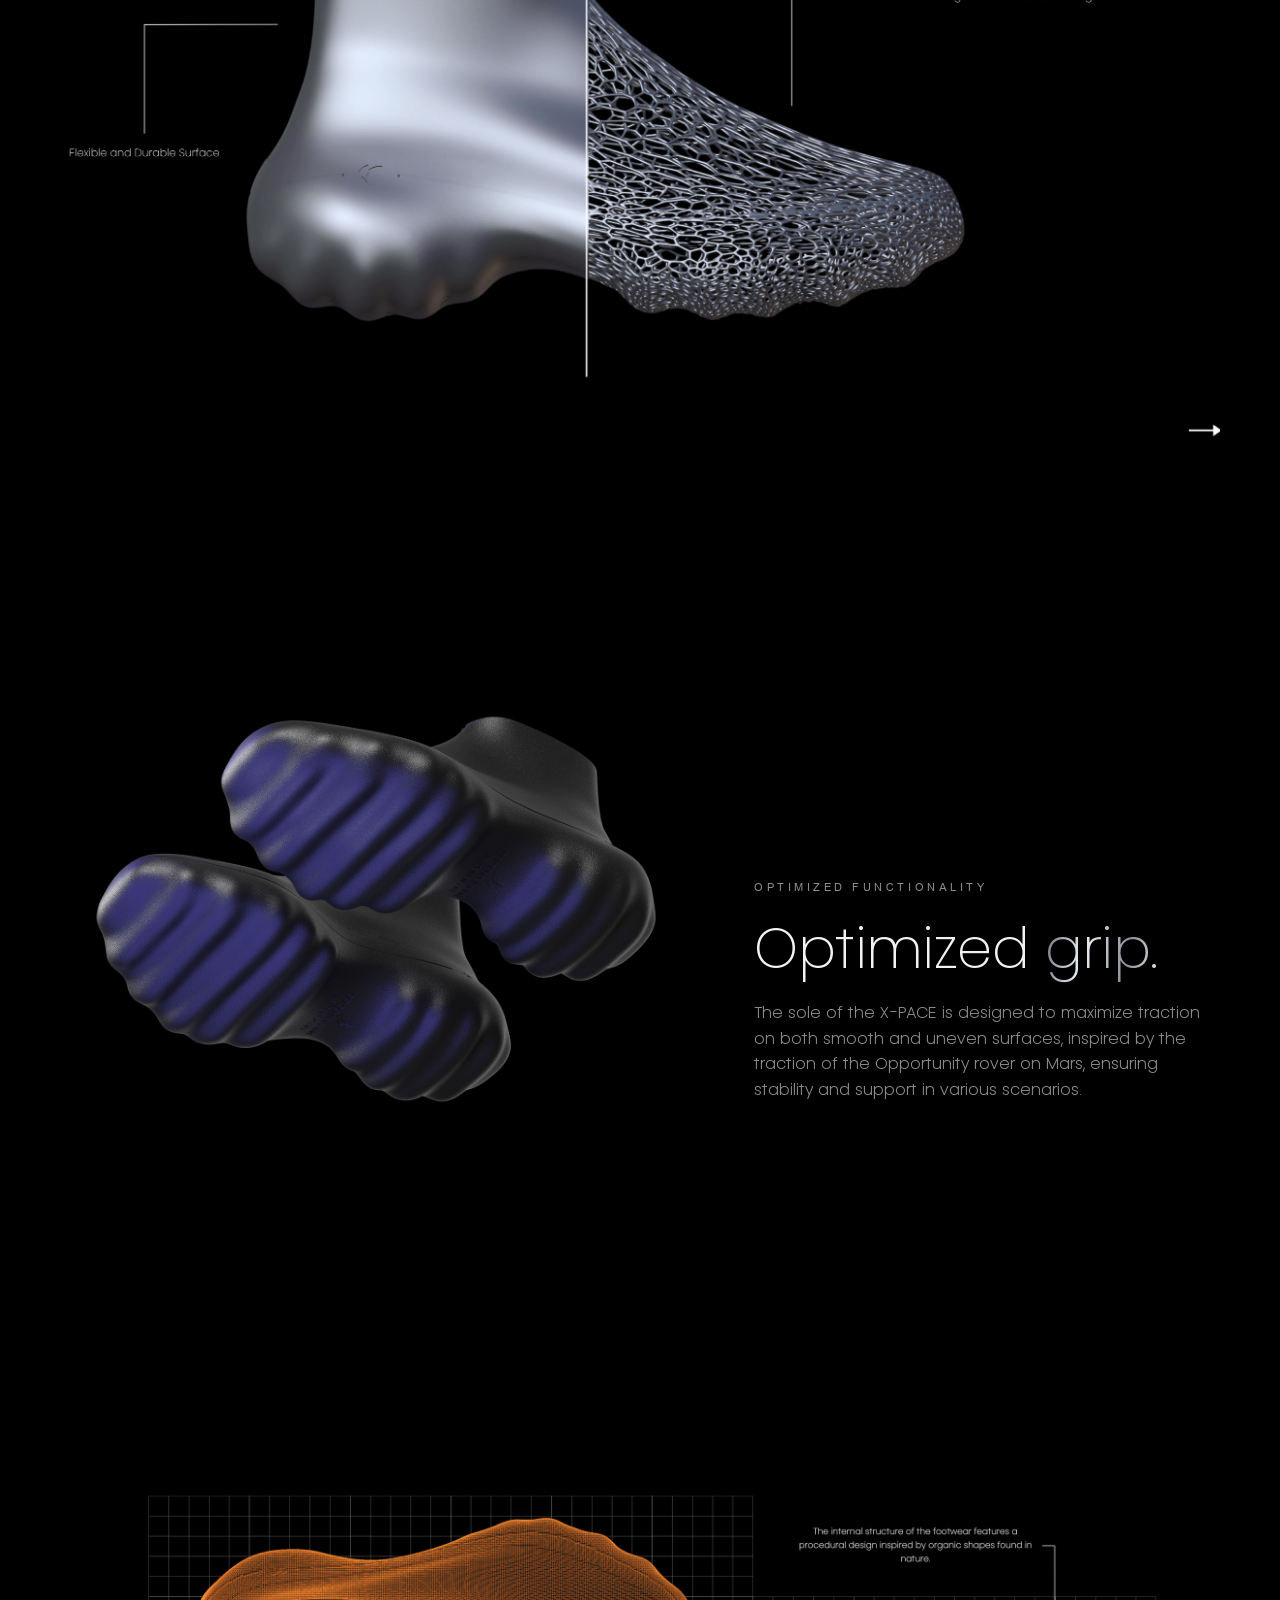
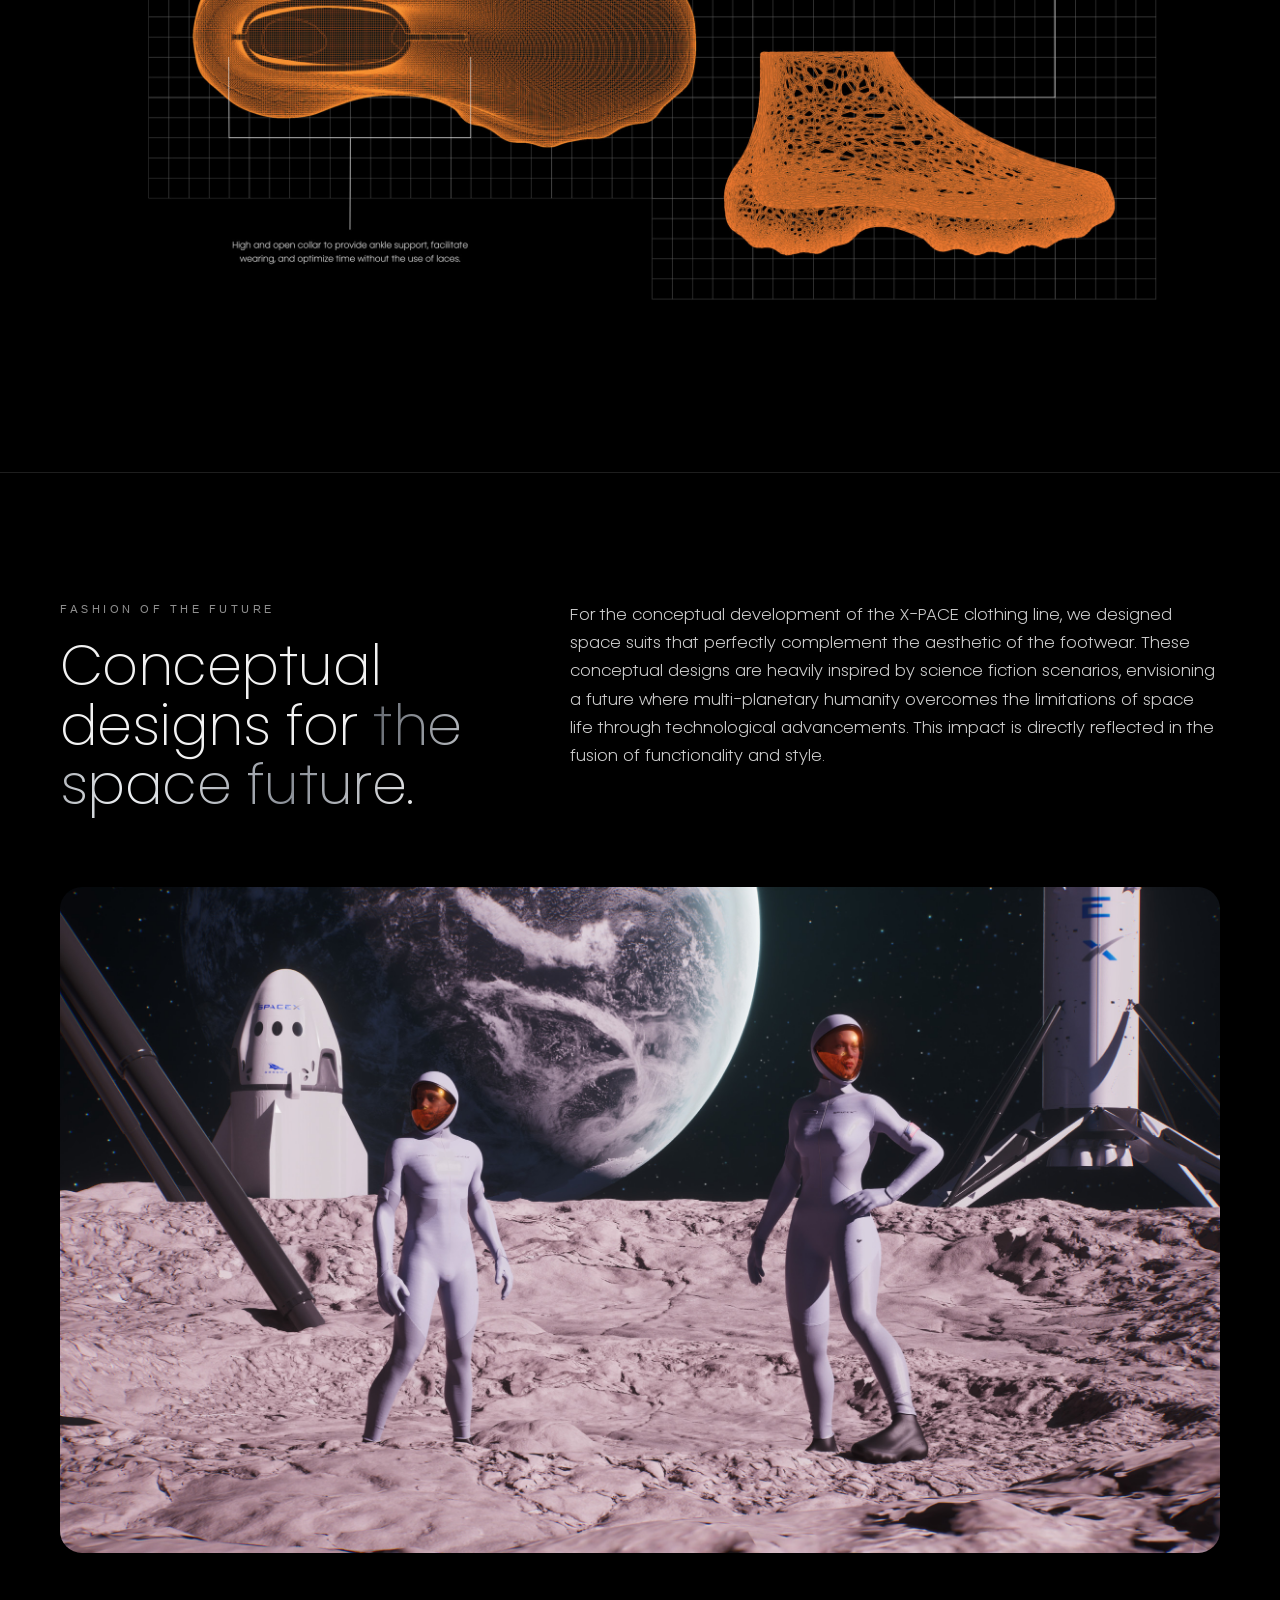
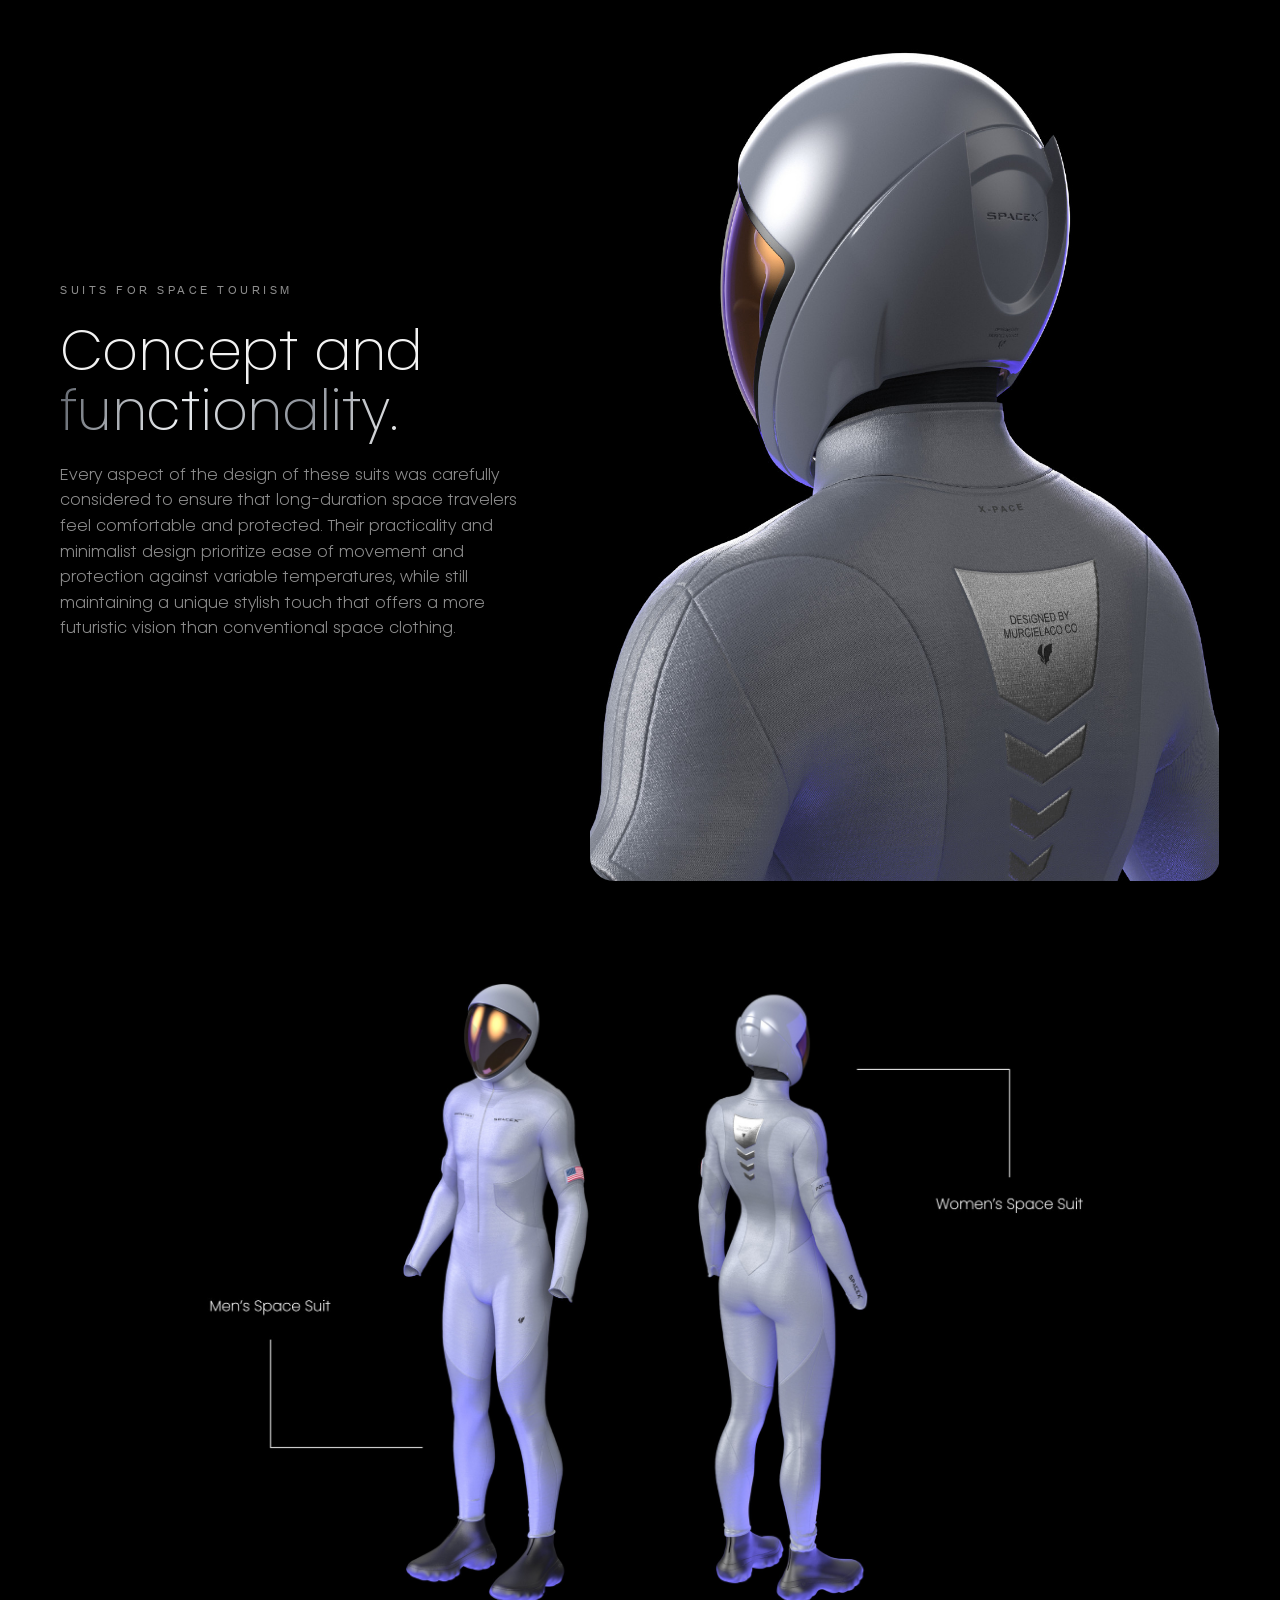
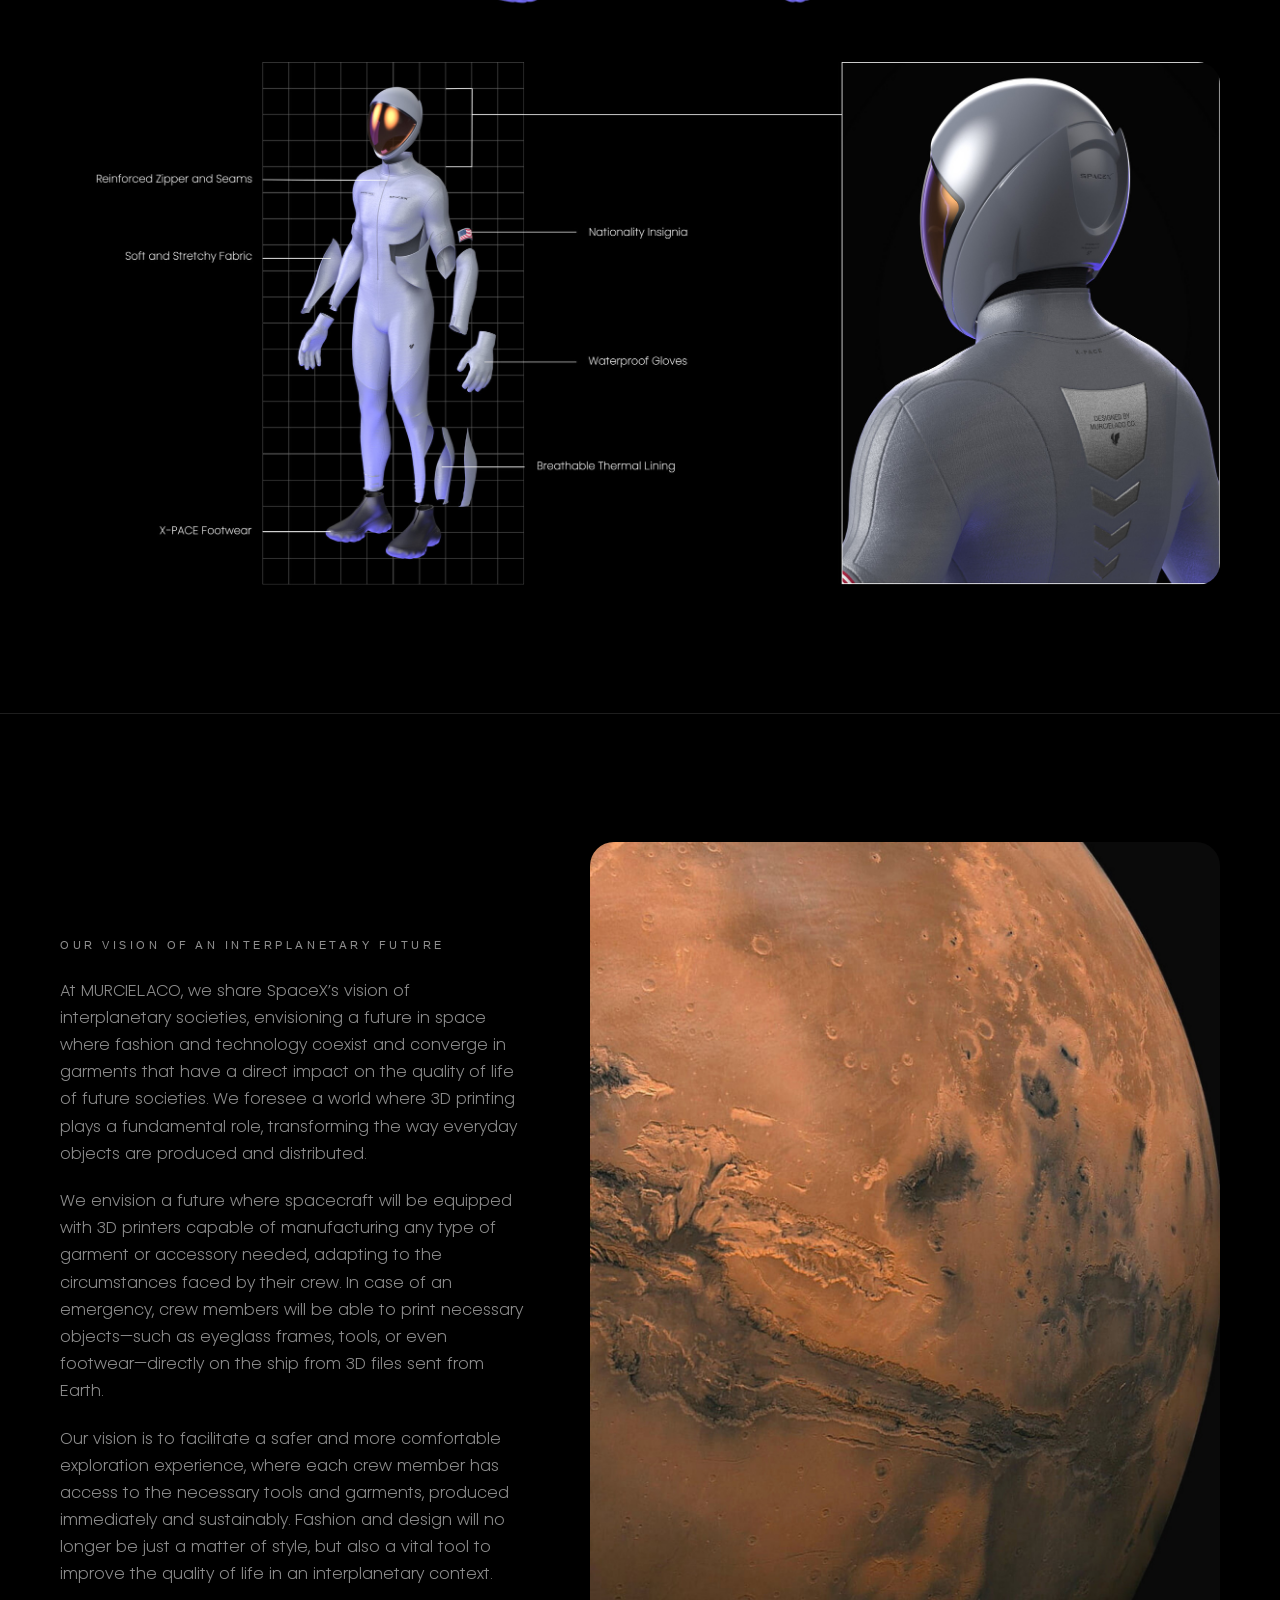
==== commit 072a60fc: "Gray transparent tab icon (labs) Co-Authored-By: Claude Opus 5.5 <noreply@anthropic.com> Claude-Ses" ====
--- a/labs/index.html
+++ b/labs/index.html
@@ -5,7 +5,7 @@
 <meta name="viewport" content="width=device-width, initial-scale=1, viewport-fit=cover">
 <title>MURCIELACO LABS</title>
 <meta name="description" content="MURCIELACO LABS: research and development of new printing and manufacturing techniques, the LAB-01 resin printer for footwear and X-PACE, the first 3D printed footwear designed for space missions.">
-<link rel="icon" href="/assets/favicon.svg" type="image/svg+xml"><link rel="icon" href="/favicon.ico" sizes="48x48"><link rel="icon" href="/assets/favicon-192.png" sizes="192x192" type="image/png"><link rel="apple-touch-icon" href="/assets/apple-touch-icon.png">
+<link rel="icon" href="/assets/favicon.svg?v=5" type="image/svg+xml"><link rel="icon" href="/assets/favicon-gray-32.png?v=5" sizes="32x32" type="image/png"><link rel="icon" href="/assets/favicon-gray-192.png?v=5" sizes="192x192" type="image/png"><link rel="apple-touch-icon" href="/assets/apple-touch-icon.png">
 <link rel="canonical" href="https://www.murcielaco.com/labs/">
 <meta property="og:type" content="website">
 <meta property="og:site_name" content="MURCIELACO">
